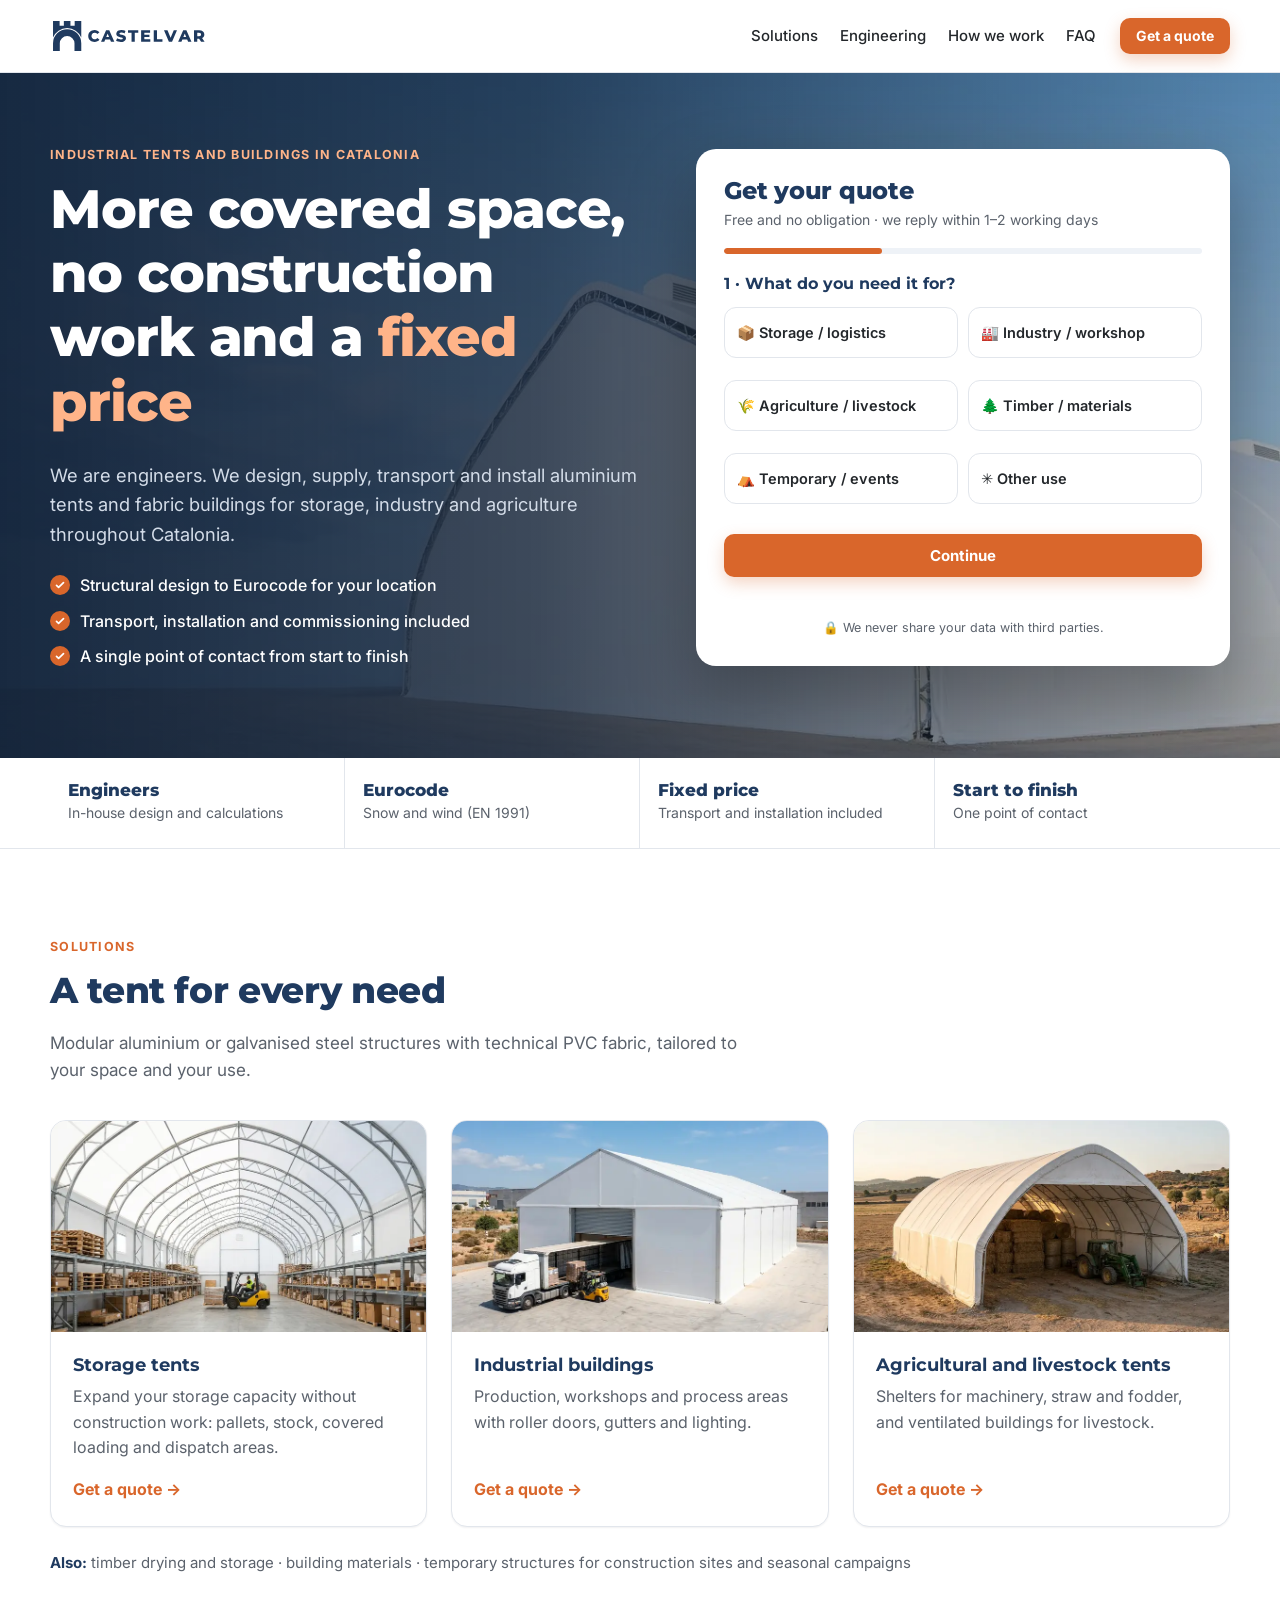
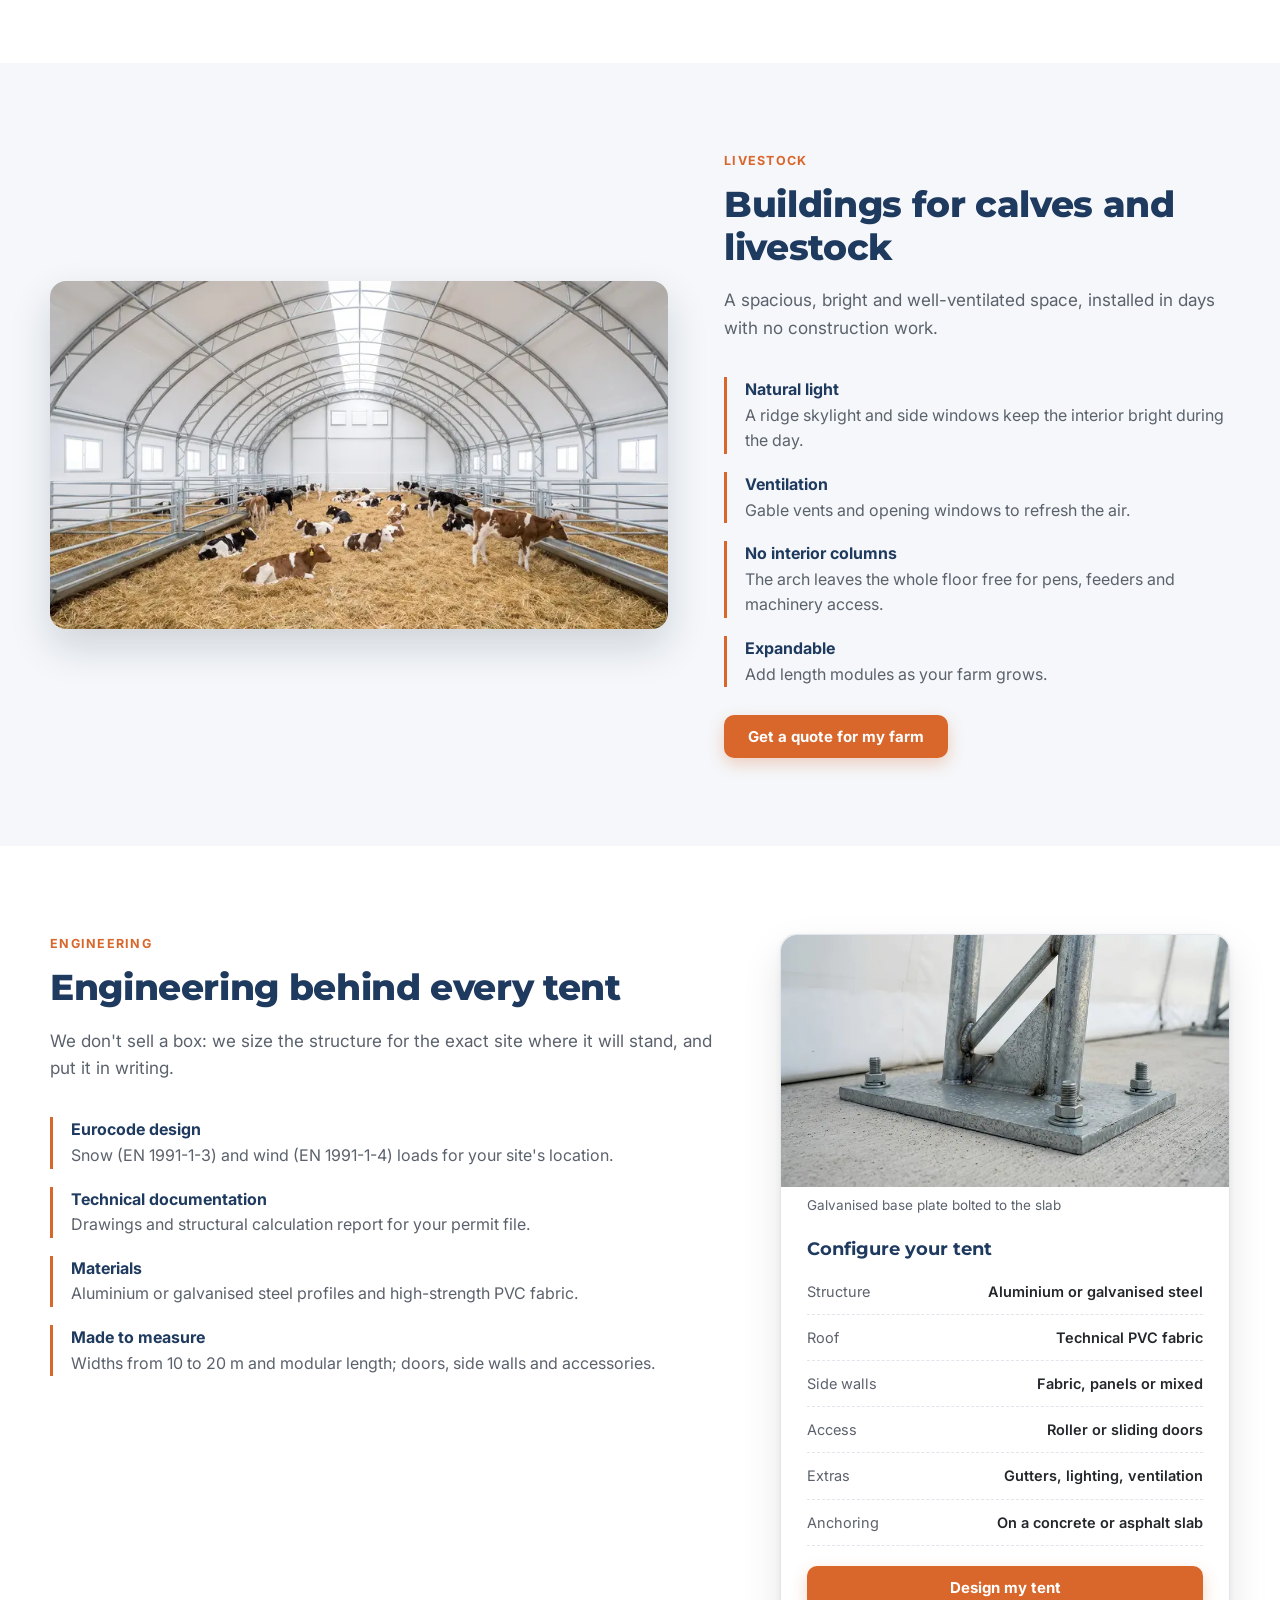
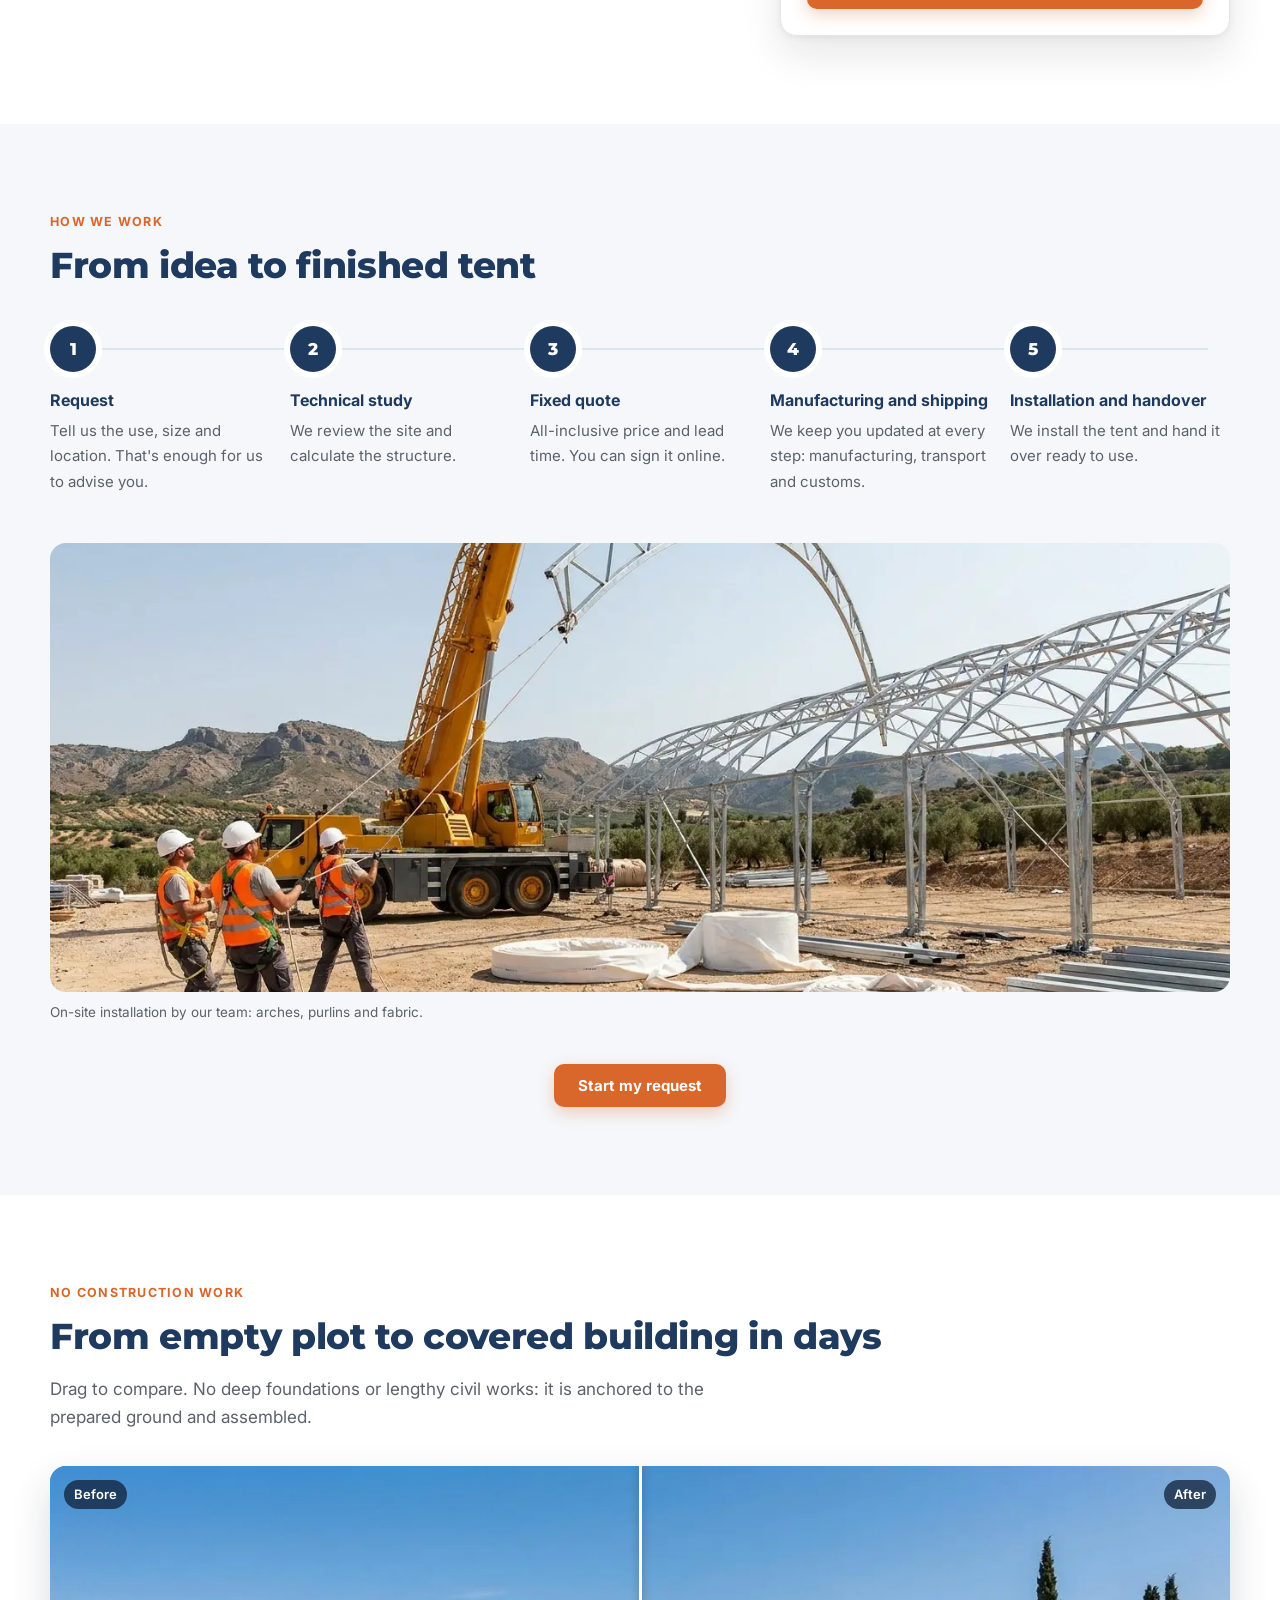
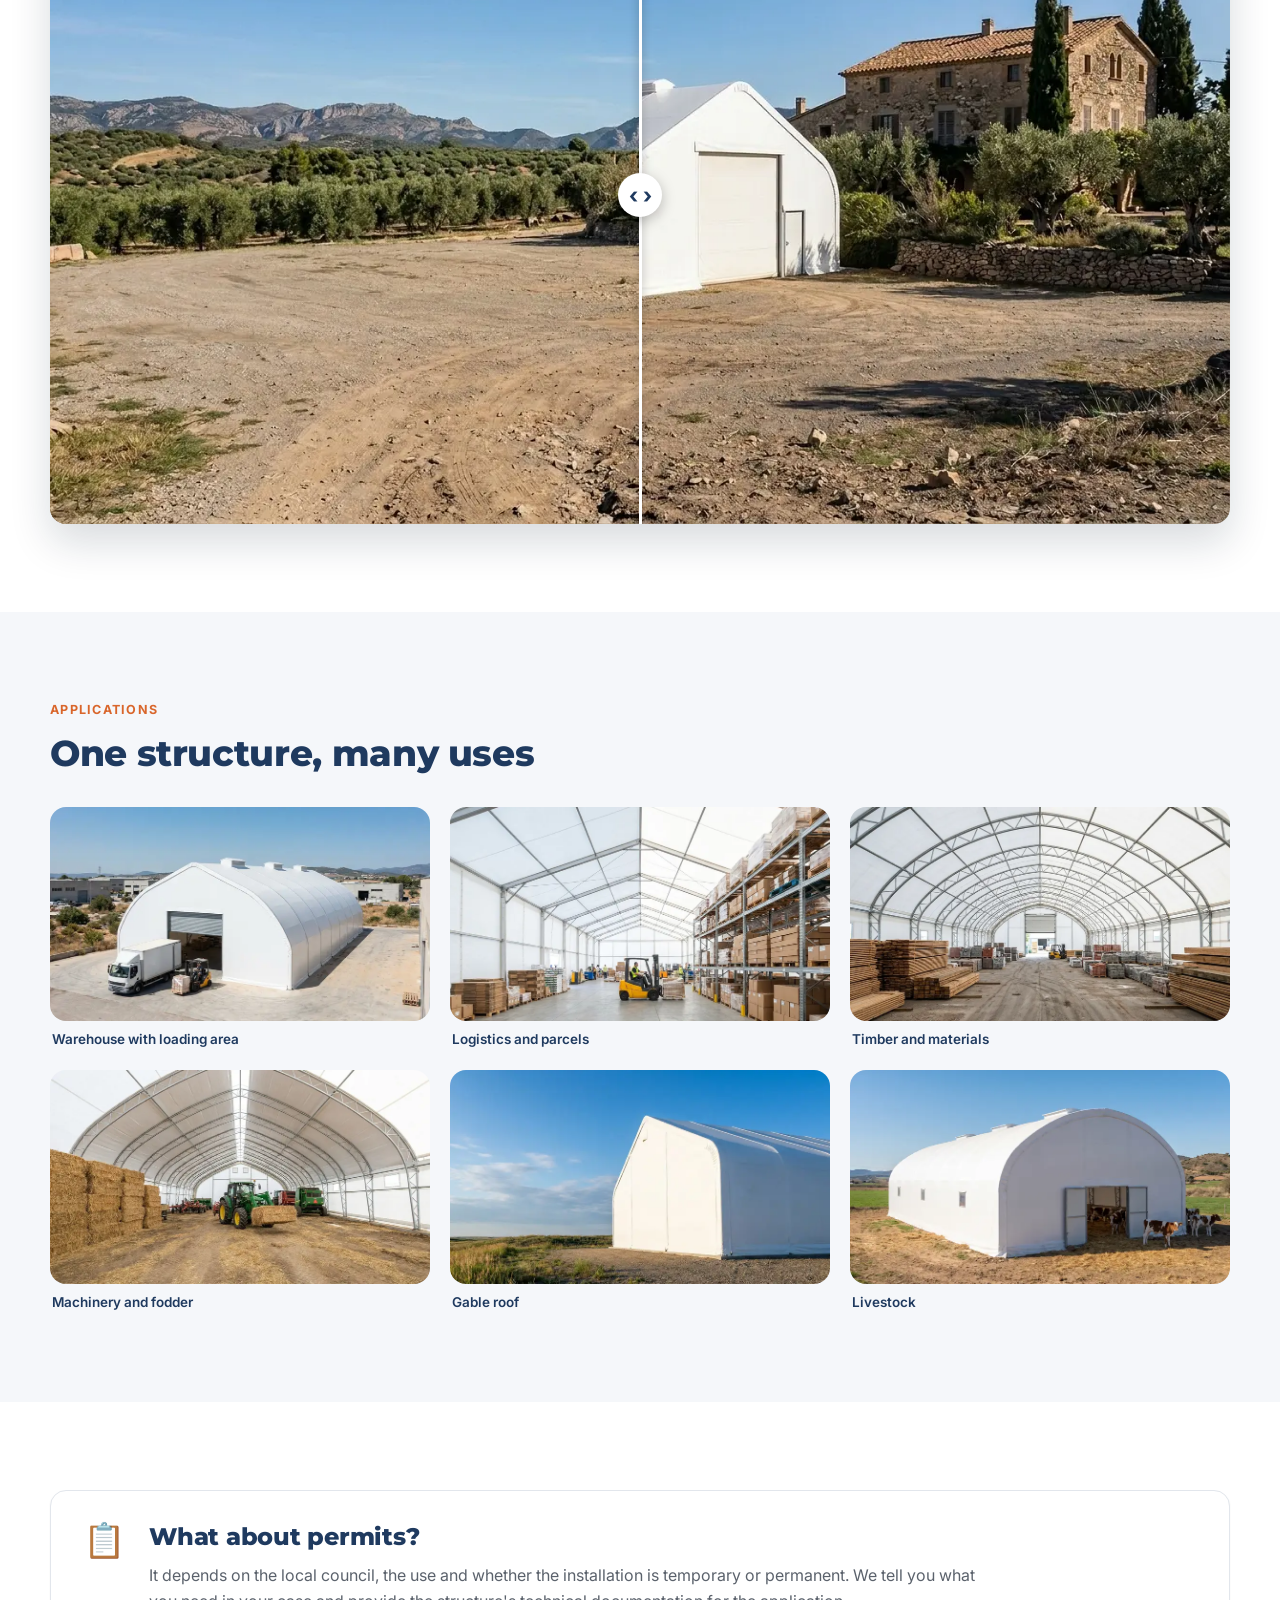
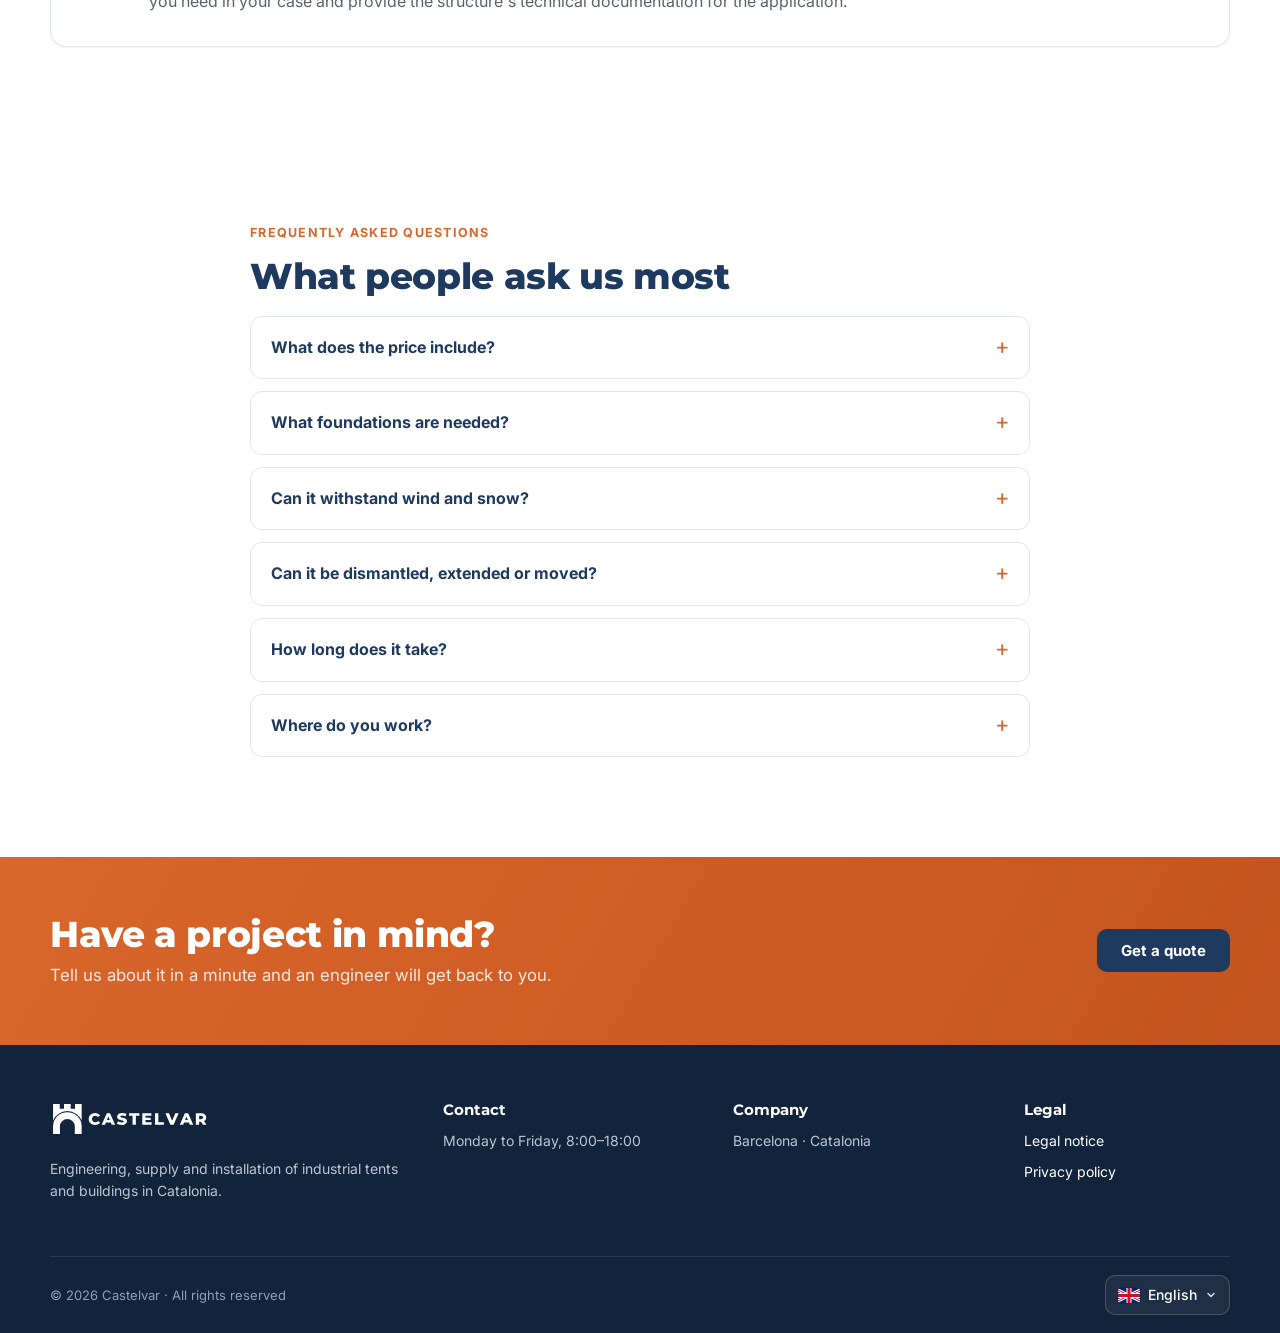
==== index.html @ 0eee398d "Landing: fuera «llave en mano»; «Carpas y naves industriales en Cataluña» y «De principio a fin» Co-" ====
<!doctype html>
<html lang="es">
  <head>
    <meta charset="utf-8" />
    <meta name="viewport" content="width=device-width, initial-scale=1" />
    <title data-i18n="meta.title">Castelvar · Carpas y naves industriales en Cataluña</title>
    <meta
      name="description"
      data-i18n-attr="content:meta.desc"
      content="Carpas de aluminio y naves textiles para almacén, industria y agricultura. Ingenieros, cálculo según Eurocódigo, transporte y montaje con precio cerrado. Pide presupuesto sin compromiso."
    />
    <meta name="theme-color" content="#1F3A5F" />
    <meta property="og:title" data-i18n-attr="content:meta.title" content="Castelvar · Carpas y naves industriales en Cataluña" />
    <meta property="og:description" data-i18n-attr="content:meta.ogdesc" content="Ingeniería, fabricación, transporte y montaje con precio cerrado. Pide presupuesto sin compromiso." />
    <meta property="og:type" content="website" />
    <link rel="icon" href="assets/favicon.svg" type="image/svg+xml" />
    <link rel="apple-touch-icon" href="assets/apple-touch-icon.png" />
    <link rel="preconnect" href="https://fonts.googleapis.com" />
    <link rel="preconnect" href="https://fonts.gstatic.com" crossorigin />
    <link href="https://fonts.googleapis.com/css2?family=Montserrat:wght@600;700;800&family=Inter:wght@400;500;600;700&display=swap" rel="stylesheet" />
    <link rel="stylesheet" href="assets/styles.css" />
    <script src="config.js"></script>
  </head>
  <body>
    <a class="skip" href="#presupuesto" data-i18n="skip">Ir al formulario de presupuesto</a>

    <!-- Barra superior de contacto (se rellena desde config.js) -->
    <div class="topbar" id="topbar" hidden>
      <div class="wrap topbar-inner">
        <span class="topbar-note" data-i18n="top.note">Ingeniería y montaje de carpas industriales</span>
        <span class="topbar-links" id="topbar-links"></span>
      </div>
    </div>

    <header class="site-header">
      <div class="wrap header-inner">
        <a href="#" class="brand" aria-label="Castelvar, inicio" data-i18n-attr="aria-label:a11y.home"><img src="assets/logo.svg" alt="Castelvar" width="168" height="38" /></a>
        <nav class="nav" aria-label="Principal" data-i18n-attr="aria-label:a11y.mainnav">
          <a href="#soluciones" data-i18n="nav.solutions">Soluciones</a>
          <a href="#tecnica" data-i18n="nav.tech">Técnica</a>
          <a href="#proceso" data-i18n="nav.process">Cómo trabajamos</a>
          <a href="#referencias" data-needs="projects" data-i18n="nav.projects">Obras</a>
          <a href="#preguntas" data-i18n="nav.faq">Preguntas</a>
        </nav>
        <a class="header-phone" id="header-phone" hidden></a>
        <a href="#presupuesto" class="btn btn-primary btn-sm" data-i18n="cta.quote">Pedir presupuesto</a>
      </div>
    </header>

    <main>
      <!-- HERO con formulario por pasos -->
      <section class="hero" id="inicio">
        <div class="hero-bg" id="hero-bg" aria-hidden="true"></div>
        <div class="wrap hero-inner">
          <div class="hero-copy">
            <p class="eyebrow" data-i18n="hero.eyebrow">Carpas y naves industriales en Cataluña</p>
            <h1 data-i18n-html="hero.title">Más espacio cubierto, sin obra y con <span>precio cerrado</span></h1>
            <p class="lead" data-i18n="hero.lead">
              Somos ingenieros. Calculamos, suministramos, transportamos y montamos carpas de aluminio y naves textiles para almacén, industria y
              agricultura en toda Cataluña.
            </p>
            <!-- Solo en móvil: en lugar de la frase larga, tres ventajas que se leen de un vistazo -->
            <ul class="hero-quick">
              <li data-i18n="hero.q1">Ingenieros especializados</li>
              <li data-i18n="hero.q2">Sin licencia*</li>
              <li data-i18n="hero.q3">Montaje en 2 a 6 días</li>
            </ul>
            <p class="hero-quick-note"><a href="#permisos" data-i18n="hero.qnote">*Según ayuntamiento y uso. Te asesoramos con los permisos.</a></p>
            <ul class="hero-checks">
              <li data-i18n="hero.c1">Cálculo estructural según Eurocódigo para tu ubicación</li>
              <li data-i18n="hero.c2">Transporte, montaje y puesta en obra incluidos</li>
              <li data-i18n="hero.c3">Un único interlocutor de principio a fin</li>
              <li id="hero-warranty" hidden></li>
            </ul>
            <div class="hero-trust" id="hero-stats" hidden></div>
          </div>

          <!-- Formulario de presupuesto en 3 pasos -->
          <div class="quote-card" id="presupuesto">
            <div class="quote-head">
              <h2 data-i18n="quote.title">Pide tu presupuesto</h2>
              <p><span data-i18n="quote.free">Gratis y sin compromiso</span> · <span id="response-time">te respondemos en 24–48 h laborables</span></p>
              <div class="progress" aria-hidden="true"><span id="progress-bar"></span></div>
            </div>

            <!-- Los value de radios y desplegables se quedan en español (es lo que llega al CRM) -->
            <form id="lead-form" novalidate>
              <!-- Paso 1 -->
              <fieldset class="step" data-step="1">
                <legend data-i18n="form.s1">1 · ¿Para qué la necesitas?</legend>
                <div class="choice-grid" role="radiogroup">
                  <label class="choice"><input type="radio" name="use_case" value="Almacén / logística" /><span data-i18n="uc.storage">📦 Almacén / logística</span></label>
                  <label class="choice"><input type="radio" name="use_case" value="Industria / taller" /><span data-i18n="uc.industry">🏭 Industria / taller</span></label>
                  <label class="choice"><input type="radio" name="use_case" value="Agricultura / ganadería" /><span data-i18n="uc.agri">🌾 Agrícola / ganadera</span></label>
                  <label class="choice"><input type="radio" name="use_case" value="Madera / materiales" /><span data-i18n="uc.wood">🌲 Madera / materiales</span></label>
                  <label class="choice"><input type="radio" name="use_case" value="Temporal / eventos" /><span data-i18n="uc.temp">⛺ Temporal / eventos</span></label>
                  <label class="choice"><input type="radio" name="use_case" value="Otro" /><span data-i18n="uc.other">✳️ Otro uso</span></label>
                </div>
                <button type="button" class="btn btn-primary btn-block" data-next data-i18n="btn.continue">Continuar</button>
              </fieldset>

              <!-- Paso 2 -->
              <fieldset class="step" data-step="2" hidden>
                <legend data-i18n="form.s2">2 · Medidas y ubicación</legend>
                <div class="grid-2">
                  <label><span data-i18n="f.width">Ancho aprox. (m)</span><input name="width" inputmode="decimal" enterkeyhint="next" placeholder="p. ej. 15" data-i18n-attr="placeholder:ph.width" maxlength="8" /></label>
                  <label><span data-i18n="f.length">Largo aprox. (m)</span><input name="length" inputmode="decimal" enterkeyhint="next" placeholder="p. ej. 30" data-i18n-attr="placeholder:ph.length" maxlength="8" /></label>
                </div>
                <p class="sizes" aria-label="Medidas habituales" data-i18n-attr="aria-label:sizes.aria">
                  <span data-i18n="sizes.label">Habituales:</span>
                  <button type="button" data-size="10x15">10×15</button>
                  <button type="button" data-size="10x20">10×20</button>
                  <button type="button" data-size="15x30">15×30</button>
                  <button type="button" data-size="20x40">20×40</button>
                  <button type="button" data-size="" data-i18n="sizes.unknown">No lo sé</button>
                </p>
                <div class="grid-2">
                  <label><span data-i18n="f.city">Población de la obra</span><input name="city" autocomplete="address-level2" autocapitalize="words" enterkeyhint="next" maxlength="120" /></label>
                  <label
                    ><span data-i18n="f.province">Provincia</span>
                    <select name="province">
                      <option value="">—</option>
                      <option value="Barcelona">Barcelona</option>
                      <option value="Girona">Girona</option>
                      <option value="Lleida">Lleida</option>
                      <option value="Tarragona">Tarragona</option>
                      <option value="Otra" data-i18n="opt.other">Otra</option>
                    </select>
                  </label>
                </div>
                <label
                  ><span data-i18n="f.when">¿Para cuándo?</span>
                  <select name="timeframe">
                    <option value="">—</option>
                    <option value="Lo antes posible" data-i18n="tf.asap">Lo antes posible</option>
                    <option value="En 1–3 meses" data-i18n="tf.1-3">En 1–3 meses</option>
                    <option value="En 3–6 meses" data-i18n="tf.3-6">En 3–6 meses</option>
                    <option value="Solo me estoy informando" data-i18n="tf.info">Solo me estoy informando</option>
                  </select>
                </label>
                <div class="step-nav">
                  <button type="button" class="btn btn-ghost" data-prev data-i18n="btn.back">Atrás</button>
                  <button type="button" class="btn btn-primary" data-next data-i18n="btn.continue">Continuar</button>
                </div>
              </fieldset>

              <!-- Paso 3 -->
              <fieldset class="step" data-step="3" hidden>
                <legend data-i18n="form.s3">3 · ¿Cómo te contactamos?</legend>
                <div class="grid-2">
                  <label><span data-i18n="f.name">Nombre *</span><input name="name" autocomplete="name" autocapitalize="words" enterkeyhint="next" required maxlength="120" /></label>
                  <label><span data-i18n="f.company">Empresa</span><input name="company" autocomplete="organization" maxlength="160" /></label>
                  <label><span data-i18n="f.phone">Teléfono</span><input name="phone" type="tel" inputmode="tel" autocomplete="tel" enterkeyhint="next" maxlength="40" /></label>
                  <label><span data-i18n="f.email">Email</span><input name="email" type="email" inputmode="email" autocomplete="email" autocapitalize="off" spellcheck="false" enterkeyhint="next" maxlength="200" /></label>
                </div>
                <label><span data-i18n="f.msg">Algo más (opcional)</span><textarea name="message" rows="3" maxlength="3000" placeholder="Terreno, accesos, puertas, cerramientos…" data-i18n-attr="placeholder:ph.msg"></textarea></label>
                <label class="hp" aria-hidden="true">Web<input name="website" tabindex="-1" autocomplete="off" /></label>
                <label class="check">
                  <input type="checkbox" name="consent" value="on" required />
                  <span data-i18n-html="consent">Acepto la <a href="privacidad.html" target="_blank">política de privacidad</a>. Solo usaremos tus datos para responderte.</span>
                </label>
                <div class="step-nav">
                  <button type="button" class="btn btn-ghost" data-prev data-i18n="btn.back">Atrás</button>
                  <button type="submit" class="btn btn-primary" data-i18n="btn.send">Enviar solicitud</button>
                </div>
              </fieldset>
              <p class="form-status" role="status" aria-live="polite"></p>
            </form>

            <div class="thanks" id="thanks" hidden tabindex="-1">
              <div class="thanks-icon" aria-hidden="true">✓</div>
              <h3 data-i18n="thanks.title">¡Solicitud recibida!</h3>
              <p><span data-i18n="thanks.text">Un ingeniero revisará tu caso y te contactará</span> <span id="thanks-time">en 24–48 h laborables</span>.</p>
              <p class="thanks-direct" id="thanks-direct"></p>
            </div>
            <p class="quote-foot" data-i18n="quote.foot">🔒 Tus datos no se ceden a terceros.</p>
          </div>
        </div>
      </section>

      <!-- Franja de garantías -->
      <section class="assurances" aria-label="Por qué confiar en nosotros" data-i18n-attr="aria-label:as.aria">
        <div class="wrap assurances-inner">
          <div><strong data-i18n="as.1t">Ingenieros</strong><span data-i18n="as.1s">Proyecto y cálculo propios</span></div>
          <div><strong data-i18n="as.2t">Eurocódigo</strong><span data-i18n="as.2s">Nieve y viento (EN 1991)</span></div>
          <div><strong data-i18n="as.3t">Precio cerrado</strong><span data-i18n="as.3s">Transporte y montaje incluidos</span></div>
          <div><strong data-i18n="as.4t">De principio a fin</strong><span data-i18n="as.4s">Un solo interlocutor</span></div>
        </div>
      </section>

      <!-- SOLUCIONES -->
      <section id="soluciones" class="section">
        <div class="wrap">
          <p class="kicker" data-i18n="sol.kicker">Soluciones</p>
          <h2 data-i18n="sol.title">Una carpa para cada necesidad</h2>
          <p class="section-lead" data-i18n="sol.lead">Estructuras modulares de aluminio o acero galvanizado con lona técnica de PVC, a medida de tu espacio y de tu uso.</p>
          <div class="cards">
            <article class="card">
              <img
                class="card-media"
                src="img/almacen-interior-800.webp"
                srcset="img/almacen-interior-800.webp 800w, img/almacen-interior-1376.webp 1376w"
                sizes="(max-width: 640px) 100vw, (max-width: 960px) 50vw, 380px"
                width="800"
                height="447"
                loading="lazy"
                alt="Interior de una carpa almacén con estanterías de palets y una carretilla elevadora"
                data-i18n-attr="alt:c1.alt"
              />
              <div class="card-body">
                <h3 data-i18n="c1.title">Carpas almacén</h3>
                <p data-i18n="c1.text">Amplía tu capacidad de almacenaje sin obra: palets, stock, zonas de carga y expedición cubiertas.</p>
                <a href="#presupuesto" class="link" data-usecase="Almacén / logística" data-i18n="link.quote">Pedir presupuesto →</a>
              </div>
            </article>
            <article class="card">
              <img
                class="card-media"
                src="img/nave-industrial-exterior-800.webp"
                srcset="img/nave-industrial-exterior-800.webp 800w, img/nave-industrial-exterior-1376.webp 1376w"
                sizes="(max-width: 640px) 100vw, (max-width: 960px) 50vw, 380px"
                width="800"
                height="447"
                loading="lazy"
                alt="Nave textil a dos aguas con puerta enrollable y un camión cargando palets"
                data-i18n-attr="alt:c2.alt"
              />
              <div class="card-body">
                <h3 data-i18n="c2.title">Naves industriales</h3>
                <p data-i18n="c2.text">Producción, talleres y zonas de proceso con puertas enrollables, canalones e iluminación.</p>
                <a href="#presupuesto" class="link" data-usecase="Industria / taller" data-i18n="link.quote">Pedir presupuesto →</a>
              </div>
            </article>
            <article class="card">
              <img
                class="card-media"
                src="img/cobertizo-paja-800.webp"
                srcset="img/cobertizo-paja-800.webp 800w, img/cobertizo-paja-1376.webp 1376w"
                sizes="(max-width: 640px) 100vw, (max-width: 960px) 50vw, 380px"
                width="800"
                height="447"
                loading="lazy"
                alt="Cobertizo de arco abierto con pacas de paja y un tractor"
                data-i18n-attr="alt:c3.alt"
              />
              <div class="card-body">
                <h3 data-i18n="c3.title">Carpas agrícolas y ganaderas</h3>
                <p data-i18n="c3.text">Cobertizos para maquinaria, paja y forraje, y naves ventiladas para ganado.</p>
                <a href="#presupuesto" class="link" data-usecase="Agricultura / ganadería" data-i18n="link.quote">Pedir presupuesto →</a>
              </div>
            </article>
          </div>
          <div class="also" data-i18n-html="sol.also"><span>También:</span> secado y acopio de madera · materiales de construcción · estructuras temporales para obras y campañas</div>
        </div>
      </section>

      <!-- GANADERÍA (destacado con foto) -->
      <section class="section section-alt" id="ganaderia">
        <div class="wrap showcase">
          <img
            class="showcase-img"
            src="img/ganaderia-interior-1600.webp"
            srcset="img/ganaderia-interior-800.webp 800w, img/ganaderia-interior-1600.webp 1600w"
            sizes="(max-width: 960px) 100vw, 640px"
            width="1600"
            height="893"
            loading="lazy"
            alt="Interior de una carpa ganadera con terneros sobre cama de paja, comederos laterales y lucernario cenital"
            data-i18n-attr="alt:gan.alt"
          />
          <div>
            <p class="kicker" data-i18n="gan.kicker">Ganadería</p>
            <h2 data-i18n="gan.title">Naves para terneros y ganado</h2>
            <p class="section-lead" data-i18n="gan.lead">Un espacio amplio, luminoso y ventilado, montado en días y sin obra.</p>
            <ul class="tech-list">
              <li><strong data-i18n="gan.1t">Luz natural</strong><span data-i18n="gan.1s">Lucernario cenital y ventanas laterales para un interior claro durante el día.</span></li>
              <li><strong data-i18n="gan.2t">Ventilación</strong><span data-i18n="gan.2s">Rejillas en los testeros y ventanas practicables para renovar el aire.</span></li>
              <li><strong data-i18n="gan.3t">Sin pilares interiores</strong><span data-i18n="gan.3s">El arco deja toda la superficie libre para corrales, comederos y paso de maquinaria.</span></li>
              <li><strong data-i18n="gan.4t">Ampliable</strong><span data-i18n="gan.4s">Añade módulos de largo cuando crezca la explotación.</span></li>
            </ul>
            <a href="#presupuesto" class="btn btn-primary" data-usecase="Agricultura / ganadería" data-i18n="gan.cta">Presupuesto para mi explotación</a>
          </div>
        </div>
      </section>

      <!-- TÉCNICA -->
      <section id="tecnica" class="section">
        <div class="wrap tech">
          <div>
            <p class="kicker" data-i18n="tec.kicker">Técnica</p>
            <h2 data-i18n="tec.title">Ingeniería detrás de cada carpa</h2>
            <p class="section-lead" data-i18n="tec.lead">No vendemos una caja: dimensionamos la estructura para el sitio donde va a estar y te lo dejamos por escrito.</p>
            <ul class="tech-list">
              <li><strong data-i18n="tec.1t">Cálculo según Eurocódigo</strong><span data-i18n="tec.1s">Cargas de nieve (EN 1991-1-3) y viento (EN 1991-1-4) según la ubicación de tu obra.</span></li>
              <li><strong data-i18n="tec.2t">Documentación técnica</strong><span data-i18n="tec.2s">Planos y memoria de cálculo de la estructura para tu expediente.</span></li>
              <li><strong data-i18n="tec.3t">Materiales</strong><span data-i18n="tec.3s">Perfiles de aluminio o acero galvanizado y lona de PVC de alta resistencia.</span></li>
              <li><strong data-i18n="tec.4t">A medida</strong><span data-i18n="tec.4s">Anchos de 10 a 20 m y largo ampliable por módulos; puertas, cerramientos y accesorios.</span></li>
            </ul>
          </div>
          <div class="spec-card">
            <figure class="spec-photo">
              <img
                src="img/anclaje-800.webp"
                srcset="img/anclaje-800.webp 800w, img/anclaje-1376.webp 1376w"
                sizes="(max-width: 960px) 100vw, 420px"
                width="800"
                height="447"
                loading="lazy"
                alt="Placa de anclaje de acero galvanizado atornillada a la solera"
                data-i18n-attr="alt:tec.alt"
              />
              <figcaption data-i18n="tec.cap">Placa de anclaje galvanizada atornillada a la solera</figcaption>
            </figure>
            <h3 data-i18n="tec.cfg">Configura tu carpa</h3>
            <dl>
              <div><dt data-i18n="dt.1">Estructura</dt><dd data-i18n="dd.1">Aluminio o acero galvanizado</dd></div>
              <div><dt data-i18n="dt.2">Cubierta</dt><dd data-i18n="dd.2">Lona técnica de PVC</dd></div>
              <div><dt data-i18n="dt.3">Cerramientos</dt><dd data-i18n="dd.3">Lona, panel o mixtos</dd></div>
              <div><dt data-i18n="dt.4">Accesos</dt><dd data-i18n="dd.4">Puertas enrollables o correderas</dd></div>
              <div><dt data-i18n="dt.5">Extras</dt><dd data-i18n="dd.5">Canalones, iluminación, ventilación</dd></div>
              <div><dt data-i18n="dt.6">Anclaje</dt><dd data-i18n="dd.6">Sobre solera de hormigón o asfalto</dd></div>
            </dl>
            <a href="#presupuesto" class="btn btn-primary btn-block" data-i18n="tec.cta">Calcular mi carpa</a>
          </div>
        </div>
      </section>

      <!-- CIFRAS (solo si hay datos reales en config.js) -->
      <section class="section stats-section" id="cifras" hidden>
        <div class="wrap"><div class="stats" id="stats"></div></div>
      </section>

      <!-- PROCESO -->
      <section id="proceso" class="section section-alt">
        <div class="wrap">
          <p class="kicker" data-i18n="proc.kicker">Cómo trabajamos</p>
          <h2 data-i18n="proc.title">De la idea a la carpa montada</h2>
          <ol class="steps">
            <li><strong data-i18n="proc.1t">Solicitud</strong><span data-i18n="proc.1s">Nos cuentas uso, medidas y ubicación. Con eso ya te orientamos.</span></li>
            <li><strong data-i18n="proc.2t">Estudio técnico</strong><span data-i18n="proc.2s">Revisamos el emplazamiento y calculamos la estructura.</span></li>
            <li><strong data-i18n="proc.3t">Presupuesto cerrado</strong><span data-i18n="proc.3s">Precio todo incluido y plazo. Lo puedes firmar online.</span></li>
            <li><strong data-i18n="proc.4t">Fabricación y envío</strong><span data-i18n="proc.4s">Te informamos de cada paso: fabricación, transporte y aduana.</span></li>
            <li><strong data-i18n="proc.5t">Montaje y entrega</strong><span data-i18n="proc.5s">Montamos y te entregamos la carpa lista para usar.</span></li>
          </ol>
          <figure class="wide-photo">
            <img
                src="img/montaje-grua-800.webp"
                srcset="img/montaje-grua-800.webp 800w, img/montaje-grua-1376.webp 1376w"
                sizes="(max-width: 1180px) 100vw, 1140px"
                width="800"
                height="447"
                loading="lazy"
                alt="Montaje en obra: una grúa coloca un arco de la estructura mientras tres operarios lo guían"
                data-i18n-attr="alt:proc.alt"
              />
            <figcaption data-i18n="proc.cap">Montaje en obra con nuestro equipo: arcos, correas y lona.</figcaption>
          </figure>
          <div class="center"><a href="#presupuesto" class="btn btn-primary" data-i18n="proc.cta">Empezar mi solicitud</a></div>
        </div>
      </section>

      <!-- ANTES / DESPUÉS -->
      <section class="section" id="antes-despues">
        <div class="wrap">
          <p class="kicker" data-i18n="ba.kicker">Sin obra</p>
          <h2 data-i18n="ba.title">De solar vacío a nave cubierta en días</h2>
          <p class="section-lead" data-i18n="ba.lead">Arrastra para comparar. Sin cimentaciones profundas ni obra civil larga: se ancla al terreno preparado y se monta.</p>
          <div class="compare" id="compare" style="--pos: 50%">
            <img src="img/masia-despues-1376.webp" srcset="img/masia-despues-800.webp 800w, img/masia-despues-1376.webp 1376w" sizes="(max-width: 1180px) 100vw, 1140px" width="1376" height="768" loading="lazy" alt="Después: carpa blanca montada junto a una masía entre olivos" data-i18n-attr="alt:ba.altAfter" />
            <img class="compare-before" src="img/masia-antes-1376.webp" srcset="img/masia-antes-800.webp 800w, img/masia-antes-1376.webp 1376w" sizes="(max-width: 1180px) 100vw, 1140px" width="1376" height="768" loading="lazy" alt="Antes: la misma parcela vacía junto a la masía" data-i18n-attr="alt:ba.altBefore" />
            <span class="compare-tag compare-tag-l" data-i18n="ba.before">Antes</span>
            <span class="compare-tag compare-tag-r" data-i18n="ba.after">Después</span>
            <span class="compare-handle" aria-hidden="true"></span>
            <input class="compare-range" type="range" min="0" max="100" value="50" aria-label="Comparar antes y después" data-i18n-attr="aria-label:ba.range" />
          </div>
        </div>
      </section>

      <!-- APLICACIONES (galería) -->
      <section class="section section-alt" id="aplicaciones">
        <div class="wrap">
          <p class="kicker" data-i18n="app.kicker">Aplicaciones</p>
          <h2 data-i18n="app.title">Una estructura, muchos usos</h2>
          <div class="gallery">
            <figure>
              <img src="img/almacen-exterior-800.webp" srcset="img/almacen-exterior-800.webp 800w, img/almacen-exterior-1376.webp 1376w" sizes="(max-width: 640px) 100vw, (max-width: 960px) 50vw, 380px" width="800" height="447" loading="lazy" alt="Carpa de arco con muelle de carga y carretilla" data-i18n-attr="alt:g1.alt" />
              <figcaption data-i18n="g1.cap">Almacén con zona de carga</figcaption>
            </figure>
            <figure>
              <img src="img/almacen-paqueteria-800.webp" srcset="img/almacen-paqueteria-800.webp 800w, img/almacen-paqueteria-1376.webp 1376w" sizes="(max-width: 640px) 100vw, (max-width: 960px) 50vw, 380px" width="800" height="447" loading="lazy" alt="Interior de carpa a dos aguas con estanterías y carretilla" data-i18n-attr="alt:g2.alt" />
              <figcaption data-i18n="g2.cap">Logística y paquetería</figcaption>
            </figure>
            <figure>
              <img src="img/materiales-interior-800.webp" srcset="img/materiales-interior-800.webp 800w, img/materiales-interior-1376.webp 1376w" sizes="(max-width: 640px) 100vw, (max-width: 960px) 50vw, 380px" width="800" height="447" loading="lazy" alt="Carpa de arco con acopio de madera y palets de ladrillo" data-i18n-attr="alt:g3.alt" />
              <figcaption data-i18n="g3.cap">Madera y materiales</figcaption>
            </figure>
            <figure>
              <img src="img/agricola-interior-800.webp" srcset="img/agricola-interior-800.webp 800w, img/agricola-interior-1376.webp 1376w" sizes="(max-width: 640px) 100vw, (max-width: 960px) 50vw, 380px" width="800" height="447" loading="lazy" alt="Interior de carpa agrícola con tractor, pacas y maquinaria" data-i18n-attr="alt:g4.alt" />
              <figcaption data-i18n="g4.cap">Maquinaria y forraje</figcaption>
            </figure>
            <figure>
              <img src="img/carpa-dos-aguas-800.webp" srcset="img/carpa-dos-aguas-800.webp 800w, img/carpa-dos-aguas-1376.webp 1376w" sizes="(max-width: 640px) 100vw, (max-width: 960px) 50vw, 380px" width="800" height="447" loading="lazy" alt="Carpa blanca a dos aguas en el campo" data-i18n-attr="alt:g5.alt" />
              <figcaption data-i18n="g5.cap">Cubierta a dos aguas</figcaption>
            </figure>
            <figure>
              <img src="img/ganaderia-exterior-800.webp" srcset="img/ganaderia-exterior-800.webp 800w, img/ganaderia-exterior-1600.webp 1600w" sizes="(max-width: 640px) 100vw, (max-width: 960px) 50vw, 380px" width="800" height="447" loading="lazy" alt="Carpa ganadera con terneros en la entrada" data-i18n-attr="alt:g6.alt" />
              <figcaption data-i18n="g6.cap">Ganadería</figcaption>
            </figure>
          </div>
        </div>
      </section>

      <!-- LICENCIAS -->
      <section class="section" id="permisos">
        <div class="wrap licence">
          <div class="licence-icon" aria-hidden="true">📋</div>
          <div>
            <h2 data-i18n="lic.title">¿Y los permisos?</h2>
            <p data-i18n="lic.text">
              Depende del ayuntamiento, del uso y de si la instalación es temporal o permanente. Te decimos qué necesitas en tu caso y te
              facilitamos la documentación técnica de la estructura para tramitarlo.
            </p>
          </div>
        </div>
      </section>

      <!-- OBRAS (solo si hay fotos reales) -->
      <section id="referencias" class="section" hidden>
        <div class="wrap">
          <p class="kicker" data-i18n="ref.kicker">Obras</p>
          <h2 data-i18n="ref.title">Algunos de nuestros proyectos</h2>
          <div class="projects" id="projects"></div>
        </div>
      </section>

      <!-- OPINIONES (solo si hay opiniones reales) -->
      <section id="opiniones" class="section section-alt" hidden>
        <div class="wrap">
          <p class="kicker" data-i18n="op.kicker">Opiniones</p>
          <h2 data-i18n="op.title">Lo que dicen nuestros clientes</h2>
          <div class="testimonials" id="testimonials"></div>
        </div>
      </section>

      <!-- FAQ -->
      <section id="preguntas" class="section">
        <div class="wrap narrow">
          <p class="kicker" data-i18n="faq.kicker">Preguntas frecuentes</p>
          <h2 data-i18n="faq.title">Lo que más nos preguntan</h2>
          <details>
            <summary data-i18n="faq.q1">¿Qué incluye el precio?</summary>
            <p data-i18n="faq.a1">Estructura, lona, los accesorios que elijas, transporte hasta la obra y montaje. Todo queda detallado en el presupuesto.</p>
          </details>
          <details>
            <summary data-i18n="faq.q2">¿Qué cimentación hace falta?</summary>
            <p data-i18n="faq.a2">Normalmente se ancla sobre una solera de hormigón o asfalto existente. Si no la hay, te indicamos las alternativas según el terreno.</p>
          </details>
          <details>
            <summary data-i18n="faq.q3">¿Aguanta el viento y la nieve?</summary>
            <p data-i18n="faq.a3">La estructura se calcula para las cargas de nieve y viento de tu ubicación según el Eurocódigo, y te entregamos el cálculo.</p>
          </details>
          <details>
            <summary data-i18n="faq.q4">¿Se puede desmontar, ampliar o trasladar?</summary>
            <p data-i18n="faq.a4">Sí. Son estructuras modulares: se pueden ampliar con más módulos, desmontar o llevar a otra ubicación.</p>
          </details>
          <details>
            <summary data-i18n="faq.q5">¿Cuánto se tarda?</summary>
            <p data-i18n="faq.a5">El plazo depende de la medida y de la fabricación, y te lo damos cerrado en el presupuesto. El montaje en obra es cuestión de días.</p>
          </details>
          <details>
            <summary data-i18n="faq.q6">¿Dónde trabajáis?</summary>
            <p data-i18n="faq.a6">Principalmente en Cataluña. Si tu obra está en otra zona, consúltanos.</p>
          </details>
        </div>
      </section>

      <!-- CTA FINAL -->
      <section class="final-cta">
        <div class="wrap final-inner">
          <div>
            <h2 data-i18n="cta.title">¿Tienes un proyecto en mente?</h2>
            <p data-i18n="cta.text">Cuéntanoslo en un minuto y un ingeniero te contesta.</p>
          </div>
          <div class="final-actions">
            <a href="#presupuesto" class="btn btn-primary" data-i18n="cta.quote">Pedir presupuesto</a>
            <a class="btn btn-light" id="final-phone" hidden></a>
          </div>
        </div>
      </section>
    </main>

    <footer class="site-footer">
      <div class="wrap footer-grid">
        <div>
          <img src="assets/logo-blanco.svg" alt="Castelvar" width="160" height="37" />
          <p data-i18n="foot.about">Ingeniería, suministro y montaje de carpas y naves industriales en Cataluña.</p>
        </div>
        <div>
          <h4 data-i18n="foot.contact">Contacto</h4>
          <ul class="footer-list" id="footer-contact"></ul>
        </div>
        <div>
          <h4 data-i18n="foot.company">Empresa</h4>
          <ul class="footer-list" id="footer-company"></ul>
        </div>
        <div>
          <h4 data-i18n="foot.legal">Legal</h4>
          <ul class="footer-list">
            <li><a href="aviso-legal.html" data-i18n="foot.notice">Aviso legal</a></li>
            <li><a href="privacidad.html" data-i18n="foot.privacy">Política de privacidad</a></li>
          </ul>
        </div>
      </div>
      <div class="wrap footer-bottom">
        <span>© <span id="year"></span> Castelvar · <span data-i18n="foot.rights">Todos los derechos reservados</span></span>
        <!-- Selector de idioma (lo monta assets/i18n.js) -->
        <div class="lang" id="lang">
          <button type="button" class="lang-btn" aria-haspopup="menu" aria-expanded="false" aria-controls="lang-menu">
            <span class="lang-flag" aria-hidden="true"></span>
            <span class="lang-name">Español</span>
            <svg class="lang-caret" viewBox="0 0 12 12" aria-hidden="true"><path d="M3 4.5 6 7.5 9 4.5" fill="none" stroke="currentColor" stroke-width="1.6" stroke-linecap="round" stroke-linejoin="round"/></svg>
          </button>
          <ul class="lang-menu" id="lang-menu" role="menu" hidden></ul>
        </div>
      </div>
    </footer>

    <!-- Barra de acciones fija en móvil (aparece al salir del formulario) -->
    <nav class="mobile-bar" id="mobile-bar" aria-label="Contacto rápido" data-i18n-attr="aria-label:mb.aria" hidden>
      <a class="mb-btn" id="mb-call" hidden><span aria-hidden="true">📞</span><span data-i18n="mb.call">Llamar</span></a>
      <a class="mb-btn" id="mb-wa" target="_blank" rel="noopener" hidden><span aria-hidden="true">💬</span>WhatsApp</a>
      <a class="mb-primary" href="#presupuesto" data-i18n="cta.quote">Pedir presupuesto</a>
    </nav>

    <a class="wa-float" id="wa-float" hidden target="_blank" rel="noopener" aria-label="Escríbenos por WhatsApp" data-i18n-attr="aria-label:wa.aria">
      <svg viewBox="0 0 32 32" aria-hidden="true"><path fill="currentColor" d="M16 3a13 13 0 0 0-11.2 19.6L3 29l6.6-1.7A13 13 0 1 0 16 3Zm0 23.6c-2 0-4-.5-5.7-1.6l-.4-.2-3.9 1 1-3.8-.3-.4A10.6 10.6 0 1 1 16 26.6Zm5.8-7.9c-.3-.2-1.9-.9-2.2-1-.3-.1-.5-.2-.7.2l-1 1.2c-.2.2-.4.2-.7.1a8.7 8.7 0 0 1-4.3-3.8c-.3-.6.3-.5.9-1.6.1-.2 0-.4 0-.6l-1-2.4c-.3-.6-.5-.5-.7-.5h-.6c-.2 0-.6.1-.9.4-.3.3-1.2 1.1-1.2 2.8s1.2 3.2 1.4 3.4c.2.2 2.4 3.7 5.8 5.1 2.2.9 3 1 4.1.8.7-.1 1.9-.8 2.2-1.5.3-.8.3-1.4.2-1.5-.1-.2-.3-.2-.6-.4Z"/></svg>
    </a>

    <script src="assets/i18n.js"></script>
    <script src="assets/app.js"></script>
  </body>
</html>
---- assets/styles.css ----
:root {
  --blue: #1f3a5f;
  --blue-800: #182f4d;
  --blue-900: #12243b;
  --blue-50: #eef2f7;
  --blue-100: #dde5ef;
  --ink: #23272b;
  --muted: #5b626c;
  --line: #e2e6ec;
  --bg: #ffffff;
  --bg-alt: #f5f7fa;
  --accent: #d9662b;
  --accent-700: #bd5622;
  --ok: #18794e;
  --radius: 16px;
  --shadow-sm: 0 1px 2px rgb(16 24 40 / 6%);
  --shadow: 0 2px 6px rgb(16 24 40 / 6%), 0 18px 40px rgb(16 24 40 / 10%);
}
* {
  box-sizing: border-box;
}
/* Lo marcado como oculto no se muestra nunca, aunque su clase tenga display */
[hidden] {
  display: none !important;
}
html {
  scroll-behavior: smooth;
  scroll-padding-top: 84px;
}
body {
  margin: 0;
  background: var(--bg);
  color: var(--ink);
  font: 16px/1.6 Inter, system-ui, -apple-system, "Segoe UI", Roboto, sans-serif;
  -webkit-font-smoothing: antialiased;
}
img {
  max-width: 100%;
  height: auto;
}
h1,
h2,
h3,
h4 {
  font-family: Montserrat, Inter, system-ui, sans-serif;
  color: var(--blue);
  line-height: 1.18;
  margin: 0 0 0.5em;
}
h1 {
  font-size: clamp(2.1rem, 4.4vw, 3.4rem);
  font-weight: 800;
  letter-spacing: -0.02em;
  color: #fff;
}
h1 span {
  color: #ffb489;
}
h2 {
  font-size: clamp(1.6rem, 3vw, 2.25rem);
  font-weight: 800;
  letter-spacing: -0.01em;
}
h3 {
  font-size: 1.12rem;
  font-weight: 700;
}
p {
  margin: 0 0 1em;
}
a {
  color: var(--blue);
}
.wrap {
  width: min(1180px, 100% - 32px);
  margin-inline: auto;
}
.narrow {
  width: min(780px, 100% - 32px);
}
.center {
  text-align: center;
  margin-top: 40px;
}
.skip {
  position: absolute;
  left: -999px;
}
.skip:focus {
  left: 16px;
  top: 8px;
  z-index: 100;
  background: #fff;
  padding: 8px 12px;
}
:focus-visible {
  outline: 3px solid rgb(217 102 43 / 55%);
  outline-offset: 2px;
}

/* Botones */
.btn {
  display: inline-flex;
  align-items: center;
  justify-content: center;
  gap: 8px;
  border: 0;
  border-radius: 10px;
  padding: 14px 24px;
  font: 700 15px/1 Inter, system-ui, sans-serif;
  text-decoration: none;
  cursor: pointer;
  transition:
    background 0.15s,
    transform 0.15s,
    box-shadow 0.15s;
}
.btn:active {
  transform: translateY(1px);
}
.btn-primary {
  background: var(--accent);
  color: #fff;
  box-shadow: 0 6px 16px rgb(217 102 43 / 28%);
}
.btn-primary:hover {
  background: var(--accent-700);
}
.btn-ghost {
  background: #fff;
  color: var(--blue);
  box-shadow: inset 0 0 0 1.5px var(--line);
}
.btn-ghost:hover {
  box-shadow: inset 0 0 0 1.5px var(--blue);
}
.btn-light {
  background: #fff;
  color: var(--blue);
}
.btn-sm {
  padding: 11px 16px;
  font-size: 14px;
}
.btn-block {
  width: 100%;
}
.btn[disabled] {
  opacity: 0.6;
  cursor: wait;
}

/* Barra superior */
.topbar {
  background: var(--blue-900);
  color: #c9d3e0;
  font-size: 13px;
}
.topbar-inner {
  display: flex;
  justify-content: space-between;
  align-items: center;
  gap: 16px;
  min-height: 38px;
}
.topbar-links {
  display: flex;
  gap: 18px;
}
.topbar a {
  color: #fff;
  text-decoration: none;
  font-weight: 500;
}
.topbar a:hover {
  text-decoration: underline;
}

/* Cabecera */
.site-header {
  position: sticky;
  top: 0;
  z-index: 50;
  background: rgb(255 255 255 / 95%);
  backdrop-filter: blur(8px);
  border-bottom: 1px solid var(--line);
}
.header-inner {
  display: flex;
  align-items: center;
  gap: 24px;
  height: 72px;
}
.brand img {
  display: block;
  width: 158px;
  height: auto;
}
.nav {
  display: flex;
  gap: 22px;
  margin-left: auto;
}
.nav a {
  color: var(--ink);
  text-decoration: none;
  font-weight: 500;
  font-size: 15px;
}
.nav a:hover {
  color: var(--accent);
}
.header-phone {
  font-weight: 700;
  color: var(--blue);
  text-decoration: none;
  white-space: nowrap;
}

/* Hero */
.hero {
  position: relative;
  overflow: hidden;
  background: radial-gradient(1200px 500px at 15% -10%, #2c5180 0%, transparent 60%), linear-gradient(160deg, var(--blue) 0%, var(--blue-900) 100%);
  color: #dfe6ef;
  padding: 72px 0 88px;
}
.hero-bg {
  position: absolute;
  inset: 0;
  background-size: cover;
  background-position: center;
  opacity: 0.18;
}
.hero-bg.has-photo {
  opacity: 0.28;
}
.hero-bg:not(.has-photo) {
  /* Foto de portada con velo azul para que el texto se lea */
  opacity: 1;
  background-image: linear-gradient(90deg, rgba(16, 33, 56, 0.95) 0%, rgba(16, 33, 56, 0.8) 42%, rgba(16, 33, 56, 0.35) 100%),
    url("../img/hero-carpa-1376.webp");
  background-position: center, 85% 30%;
}
@media (max-width: 960px) {
  .hero-bg:not(.has-photo) {
    background-image: linear-gradient(180deg, rgba(16, 33, 56, 0.9) 0%, rgba(16, 33, 56, 0.86) 100%), url("../img/hero-carpa-800.webp");
  }
}
.hero-inner {
  position: relative;
  display: grid;
  grid-template-columns: 1.05fr 0.95fr;
  gap: 56px;
  align-items: center;
}
.eyebrow,
.kicker {
  text-transform: uppercase;
  letter-spacing: 0.1em;
  font-size: 12.5px;
  font-weight: 700;
  margin: 0 0 12px;
}
.eyebrow {
  color: #ffb489;
}
.kicker {
  color: var(--accent);
}
.lead {
  font-size: 1.15rem;
  max-width: 34em;
  color: #d3dce8;
}
.hero-checks {
  list-style: none;
  padding: 0;
  margin: 24px 0 0;
  display: grid;
  gap: 10px;
}
.hero-checks li {
  display: flex;
  gap: 10px;
  align-items: flex-start;
  color: #fff;
  font-weight: 500;
}
.hero-checks li::before {
  content: "";
  flex: none;
  width: 20px;
  height: 20px;
  margin-top: 2px;
  border-radius: 50%;
  background: var(--accent) url("data:image/svg+xml,%3Csvg xmlns='http://www.w3.org/2000/svg' viewBox='0 0 20 20'%3E%3Cpath d='M5 10.5l3 3 7-7' fill='none' stroke='white' stroke-width='2.4' stroke-linecap='round' stroke-linejoin='round'/%3E%3C/svg%3E") center/14px no-repeat;
}
/* Ventajas rápidas: solo en móvil (sustituyen a la frase de entrada) */
.hero-quick,
.hero-quick-note {
  display: none;
}
.hero-trust {
  display: flex;
  flex-wrap: wrap;
  gap: 28px;
  margin-top: 32px;
  padding-top: 24px;
  border-top: 1px solid rgb(255 255 255 / 15%);
}
.hero-trust div strong {
  display: block;
  font: 800 1.6rem Montserrat, sans-serif;
  color: #fff;
}
.hero-trust div span {
  font-size: 13px;
  color: #b9c6d6;
}

/* Tarjeta de presupuesto */
.quote-card {
  background: #fff;
  color: var(--ink);
  border-radius: 20px;
  box-shadow: 0 30px 70px rgb(0 0 0 / 30%);
  padding: 28px;
}
.quote-head h2 {
  font-size: 1.5rem;
  margin-bottom: 4px;
}
.quote-head p {
  color: var(--muted);
  font-size: 14px;
  margin: 0 0 16px;
}
.progress {
  height: 6px;
  background: var(--blue-50);
  border-radius: 99px;
  overflow: hidden;
  margin-bottom: 20px;
}
.progress span {
  display: block;
  height: 100%;
  width: 33%;
  background: var(--accent);
  border-radius: 99px;
  transition: width 0.3s;
}
.step {
  border: 0;
  padding: 0;
  margin: 0;
}
.step legend {
  font: 700 1rem Montserrat, sans-serif;
  color: var(--blue);
  margin-bottom: 14px;
  padding: 0;
}
.choice-grid {
  display: grid;
  grid-template-columns: 1fr 1fr;
  /* todas las filas igual de altas: las tarjetas miden lo mismo aunque el texto ocupe una o dos líneas */
  grid-auto-rows: 1fr;
  gap: 10px;
  margin-bottom: 18px;
}
.choice {
  position: relative;
  display: flex;
}
.choice input {
  position: absolute;
  opacity: 0;
}
.choice span {
  display: flex;
  align-items: center;
  flex: 1;
  padding: 13px 12px;
  border: 1.5px solid var(--line);
  border-radius: 12px;
  font-size: 14.5px;
  font-weight: 600;
  cursor: pointer;
  transition:
    border-color 0.15s,
    background 0.15s;
}
.choice span:hover {
  border-color: var(--blue-100);
  background: var(--bg-alt);
}
.choice input:checked + span {
  border-color: var(--accent);
  background: #fff4ee;
  color: var(--blue);
}
.choice input:focus-visible + span {
  outline: 3px solid rgb(217 102 43 / 45%);
  outline-offset: 2px;
}
.grid-2 {
  display: grid;
  grid-template-columns: 1fr 1fr;
  gap: 12px 14px;
  margin-bottom: 12px;
}
#lead-form label {
  display: flex;
  flex-direction: column;
  gap: 5px;
  font-size: 13.5px;
  font-weight: 600;
  color: var(--ink);
  margin-bottom: 12px;
}
.grid-2 label {
  margin-bottom: 0 !important;
}
#lead-form input,
#lead-form select,
#lead-form textarea {
  font: 15px/1.4 Inter, system-ui, sans-serif;
  font-weight: 400;
  color: var(--ink);
  background: #fff;
  border: 1.5px solid #d4dae3;
  border-radius: 10px;
  padding: 11px 12px;
  width: 100%;
}
#lead-form textarea {
  resize: vertical;
}
#lead-form input:focus,
#lead-form select:focus,
#lead-form textarea:focus {
  border-color: var(--blue);
  outline: 3px solid rgb(31 58 95 / 12%);
}
#lead-form .invalid {
  border-color: #c0392b !important;
}
.sizes {
  font-size: 13px;
  color: var(--muted);
  margin: 0 0 14px;
  display: flex;
  flex-wrap: wrap;
  gap: 6px;
  align-items: center;
}
.sizes button {
  font: 600 13px Inter, sans-serif;
  border: 1px solid var(--line);
  background: var(--bg-alt);
  color: var(--blue);
  border-radius: 99px;
  padding: 5px 11px;
  cursor: pointer;
}
.sizes button:hover {
  border-color: var(--blue);
}
#lead-form label.check {
  flex-direction: row;
  align-items: flex-start;
  gap: 10px;
  font-weight: 400;
  color: var(--muted);
}
#lead-form label.check input {
  width: 18px;
  height: 18px;
  margin-top: 2px;
  flex: none;
  accent-color: var(--accent);
}
.step-nav {
  display: grid;
  grid-template-columns: auto 1fr;
  gap: 10px;
  margin-top: 6px;
}
.form-status {
  margin: 10px 0 0;
  font-size: 14px;
  min-height: 1.2em;
}
.form-status.error {
  color: #b42318;
}
.hp {
  position: absolute !important;
  left: -10000px !important;
  width: 1px;
  height: 1px;
  overflow: hidden;
}
.quote-foot {
  margin: 14px 0 0;
  font-size: 12.5px;
  color: var(--muted);
  text-align: center;
}
.thanks {
  text-align: center;
  padding: 12px 0;
}
.thanks-icon {
  width: 56px;
  height: 56px;
  margin: 0 auto 12px;
  border-radius: 50%;
  background: #e7f5ee;
  color: var(--ok);
  display: grid;
  place-items: center;
  font-size: 28px;
  font-weight: 700;
}
.thanks p {
  color: var(--muted);
}

/* Franja de garantías */
.assurances {
  background: #fff;
  border-bottom: 1px solid var(--line);
}
.assurances-inner {
  display: grid;
  grid-template-columns: repeat(4, 1fr);
}
.assurances-inner div {
  padding: 22px 18px;
  border-right: 1px solid var(--line);
}
.assurances-inner div:last-child {
  border-right: 0;
}
.assurances strong {
  display: block;
  font: 800 1.05rem Montserrat, sans-serif;
  color: var(--blue);
}
.assurances span {
  font-size: 14px;
  color: var(--muted);
}

/* Secciones */
.section {
  padding: 88px 0;
}
.section-alt {
  background: var(--bg-alt);
}
.section-lead {
  color: var(--muted);
  font-size: 1.07rem;
  max-width: 42em;
  margin-bottom: 36px;
}
.cards {
  display: grid;
  grid-template-columns: repeat(3, 1fr);
  gap: 24px;
}
.card {
  background: #fff;
  border: 1px solid var(--line);
  border-radius: var(--radius);
  overflow: hidden;
  box-shadow: var(--shadow-sm);
  transition:
    box-shadow 0.2s,
    transform 0.2s;
  display: flex;
  flex-direction: column;
}
.card:hover {
  box-shadow: var(--shadow);
  transform: translateY(-3px);
}
.card-media {
  aspect-ratio: 16 / 9;
  background: var(--blue-50) center/cover no-repeat;
}
.card-media {
  display: block;
  width: 100%;
  height: auto;
  object-fit: cover;
}
/* Bloque destacado con foto grande (ganadería) */
.showcase {
  display: grid;
  grid-template-columns: 1.1fr 0.9fr;
  gap: 56px;
  align-items: center;
}
.showcase-img {
  display: block;
  width: 100%;
  height: auto;
  aspect-ratio: 16 / 9;
  object-fit: cover;
  border-radius: var(--radius);
  box-shadow: 0 18px 40px rgba(15, 30, 50, 0.16);
}
.showcase .tech-list {
  margin-bottom: 28px;
}
/* Foto de la ficha técnica */
.spec-photo {
  margin: -26px -26px 22px;
}
.spec-photo img {
  display: block;
  width: 100%;
  height: auto;
  aspect-ratio: 16 / 9;
  object-fit: cover;
  border-radius: var(--radius) var(--radius) 0 0;
}
.spec-photo figcaption,
.wide-photo figcaption,
.gallery figcaption {
  font-size: 13.5px;
  color: var(--muted);
  padding: 8px 26px 0;
}
/* Foto ancha (montaje) */
.wide-photo {
  margin: 48px 0 32px;
}
.wide-photo img {
  display: block;
  width: 100%;
  height: auto;
  aspect-ratio: 21 / 8;
  object-fit: cover;
  border-radius: var(--radius);
}
.wide-photo figcaption {
  padding: 10px 0 0;
}
/* Antes / después */
.compare {
  position: relative;
  margin-top: 32px;
  border-radius: var(--radius);
  overflow: hidden;
  aspect-ratio: 1376 / 768;
  box-shadow: 0 18px 40px rgba(15, 30, 50, 0.16);
  user-select: none;
}
.compare img {
  position: absolute;
  inset: 0;
  width: 100%;
  height: 100%;
  object-fit: cover;
}
.compare-before {
  clip-path: inset(0 calc(100% - var(--pos)) 0 0);
}
.compare-handle {
  position: absolute;
  top: 0;
  bottom: 0;
  left: var(--pos);
  width: 3px;
  margin-left: -1.5px;
  background: #fff;
  box-shadow: 0 0 8px rgba(0, 0, 0, 0.35);
  pointer-events: none;
}
.compare-handle::after {
  content: "‹ ›";
  position: absolute;
  top: 50%;
  left: 50%;
  width: 44px;
  height: 44px;
  transform: translate(-50%, -50%);
  border-radius: 50%;
  background: #fff;
  color: var(--blue);
  font-size: 22px;
  font-weight: 700;
  display: grid;
  place-items: center;
  box-shadow: 0 4px 14px rgba(0, 0, 0, 0.25);
}
.compare-range {
  position: absolute;
  inset: 0;
  width: 100%;
  height: 100%;
  margin: 0;
  opacity: 0;
  cursor: ew-resize;
}
.compare-range:focus-visible ~ .compare-handle,
.compare:has(.compare-range:focus-visible) .compare-handle {
  outline: 3px solid var(--accent);
}
.compare-tag {
  position: absolute;
  top: 14px;
  padding: 4px 10px;
  border-radius: 999px;
  background: rgba(16, 33, 56, 0.75);
  color: #fff;
  font-size: 13px;
  font-weight: 600;
  pointer-events: none;
}
.compare-tag-l {
  left: 14px;
}
.compare-tag-r {
  right: 14px;
}
/* Galería de aplicaciones */
.gallery {
  display: grid;
  grid-template-columns: repeat(3, 1fr);
  gap: 20px;
  margin-top: 32px;
}
.gallery figure {
  margin: 0;
}
.gallery img {
  display: block;
  width: 100%;
  height: auto;
  aspect-ratio: 16 / 9;
  object-fit: cover;
  border-radius: var(--radius);
}
.gallery figcaption {
  padding: 8px 2px 0;
  font-weight: 600;
  color: var(--blue);
}
.card-body {
  padding: 22px 22px 24px;
  display: flex;
  flex-direction: column;
  flex: 1;
}
.card-body p {
  color: var(--muted);
  flex: 1;
}
.link {
  font-weight: 700;
  color: var(--accent);
  text-decoration: none;
}
.link:hover {
  text-decoration: underline;
}
.also {
  margin-top: 24px;
  color: var(--muted);
  font-size: 15px;
}
.also span {
  font-weight: 700;
  color: var(--blue);
}

/* Técnica */
.tech {
  display: grid;
  grid-template-columns: 1.2fr 0.8fr;
  gap: 56px;
  align-items: start;
}
.tech-list {
  list-style: none;
  padding: 0;
  margin: 0;
  display: grid;
  gap: 18px;
}
.tech-list li {
  padding-left: 18px;
  border-left: 3px solid var(--accent);
}
.tech-list strong {
  display: block;
  color: var(--blue);
}
.tech-list span {
  color: var(--muted);
}
.spec-card {
  background: #fff;
  border: 1px solid var(--line);
  border-radius: var(--radius);
  padding: 26px;
  box-shadow: var(--shadow);
}
.spec-card dl {
  margin: 0 0 20px;
}
.spec-card dl div {
  display: flex;
  justify-content: space-between;
  gap: 12px;
  padding: 11px 0;
  border-bottom: 1px dashed var(--line);
  font-size: 14.5px;
}
.spec-card dt {
  color: var(--muted);
}
.spec-card dd {
  margin: 0;
  font-weight: 600;
  text-align: right;
}

/* Cifras */
.stats-section {
  background: var(--blue);
  padding: 56px 0;
}
.stats {
  display: grid;
  grid-template-columns: repeat(auto-fit, minmax(180px, 1fr));
  gap: 24px;
  text-align: center;
}
.stats strong {
  display: block;
  font: 800 2.4rem Montserrat, sans-serif;
  color: #fff;
}
.stats span {
  color: #c9d3e0;
}

/* Proceso */
.steps {
  list-style: none;
  counter-reset: s;
  padding: 0;
  margin: 40px 0 0;
  display: grid;
  grid-template-columns: repeat(5, 1fr);
  gap: 20px;
  position: relative;
}
.steps::before {
  content: "";
  position: absolute;
  top: 22px;
  left: 22px;
  right: 22px;
  height: 2px;
  background: var(--blue-100);
}
.steps li {
  counter-increment: s;
  position: relative;
  padding-top: 62px;
}
.steps li::before {
  content: counter(s);
  position: absolute;
  top: 0;
  left: 0;
  width: 46px;
  height: 46px;
  border-radius: 50%;
  background: var(--blue);
  color: #fff;
  display: grid;
  place-items: center;
  font: 800 1.05rem Montserrat, sans-serif;
  box-shadow: 0 0 0 6px #fff;
}
.steps strong {
  display: block;
  color: var(--blue);
  margin-bottom: 4px;
}
.steps span {
  color: var(--muted);
  font-size: 15px;
}

/* Licencias */
.licence {
  display: flex;
  gap: 24px;
  align-items: flex-start;
  background: #fff;
  border: 1px solid var(--line);
  border-radius: var(--radius);
  padding: 32px;
  box-shadow: var(--shadow-sm);
}
.licence h2 {
  font-size: 1.5rem;
}
.licence p {
  color: var(--muted);
  margin: 0;
  max-width: 52em;
}
.licence-icon {
  font-size: 34px;
  line-height: 1;
}

/* Obras y opiniones */
.projects {
  display: grid;
  grid-template-columns: repeat(3, 1fr);
  gap: 20px;
}
.project {
  border-radius: var(--radius);
  overflow: hidden;
  background: #fff;
  border: 1px solid var(--line);
}
.project img {
  display: block;
  width: 100%;
  aspect-ratio: 4 / 3;
  object-fit: cover;
}
.project div {
  padding: 14px 16px;
}
.project strong {
  display: block;
  color: var(--blue);
}
.project span {
  font-size: 14px;
  color: var(--muted);
}
.testimonials {
  display: grid;
  grid-template-columns: repeat(3, 1fr);
  gap: 20px;
}
.testimonial {
  background: #fff;
  border: 1px solid var(--line);
  border-radius: var(--radius);
  padding: 24px;
  margin: 0;
}
.testimonial p {
  font-size: 15.5px;
}
.testimonial footer {
  font-size: 14px;
  color: var(--muted);
}
.testimonial footer strong {
  color: var(--blue);
  display: block;
}

/* FAQ */
details {
  background: #fff;
  border: 1px solid var(--line);
  border-radius: 12px;
  padding: 0 20px;
  margin-bottom: 12px;
}
summary {
  cursor: pointer;
  padding: 18px 0;
  font-weight: 700;
  color: var(--blue);
  list-style: none;
}
summary::-webkit-details-marker {
  display: none;
}
summary::after {
  content: "+";
  float: right;
  font-weight: 400;
  font-size: 1.4em;
  line-height: 1;
  color: var(--accent);
}
details[open] summary::after {
  content: "–";
}
details p {
  color: var(--muted);
  margin: 0 0 18px;
}

/* CTA final */
.final-cta {
  background: linear-gradient(120deg, var(--accent) 0%, #c4541f 100%);
  color: #fff;
  padding: 56px 0;
}
.final-inner {
  display: flex;
  justify-content: space-between;
  align-items: center;
  gap: 24px;
  flex-wrap: wrap;
}
.final-cta h2 {
  color: #fff;
  margin-bottom: 6px;
}
.final-cta p {
  margin: 0;
  color: #ffe6d9;
  font-size: 1.05rem;
}
.final-actions {
  display: flex;
  gap: 12px;
  flex-wrap: wrap;
}
.final-cta .btn-primary {
  background: var(--blue);
  box-shadow: none;
}
.final-cta .btn-primary:hover {
  background: var(--blue-800);
}

/* Pie */
.site-footer {
  background: var(--blue-900);
  color: #b9c6d6;
  font-size: 14px;
  padding: 56px 0 0;
}
.footer-grid {
  display: grid;
  grid-template-columns: 1.4fr 1fr 1fr 0.8fr;
  gap: 32px;
}
.footer-grid h4 {
  color: #fff;
  font-size: 0.95rem;
  margin-bottom: 12px;
}
.footer-grid p {
  max-width: 26em;
  margin-top: 14px;
}
.footer-list {
  list-style: none;
  padding: 0;
  margin: 0;
  display: grid;
  gap: 8px;
}
.footer-list a {
  color: #fff;
  text-decoration: none;
}
.footer-list a:hover {
  text-decoration: underline;
}
.footer-bottom {
  border-top: 1px solid rgb(255 255 255 / 10%);
  margin-top: 40px;
  padding: 18px 0;
  font-size: 13px;
  color: #8fa0b5;
  display: flex;
  flex-wrap: wrap;
  align-items: center;
  justify-content: space-between;
  gap: 12px 24px;
}

/* Selector de idioma (pie) */
.lang {
  position: relative;
}
.lang-btn {
  display: inline-flex;
  align-items: center;
  gap: 8px;
  min-height: 40px;
  padding: 0 12px;
  border: 1px solid rgb(255 255 255 / 18%);
  border-radius: 10px;
  background: rgb(255 255 255 / 6%);
  color: #fff;
  font: 500 14px/1 Inter, system-ui, sans-serif;
  cursor: pointer;
}
.lang-btn:hover,
.lang-btn[aria-expanded="true"] {
  background: rgb(255 255 255 / 12%);
}
.lang-btn:focus-visible,
.lang-menu button:focus-visible {
  outline: 2px solid #fff;
  outline-offset: 2px;
}
.lang-flag {
  display: inline-flex;
  width: 22px;
  height: 15px;
  flex: none;
  border-radius: 3px;
  overflow: hidden;
  box-shadow: 0 0 0 1px rgb(0 0 0 / 15%);
}
.lang-flag svg {
  width: 100%;
  height: 100%;
  display: block;
}
.lang-caret {
  width: 12px;
  height: 12px;
  opacity: 0.8;
}
.lang-btn[aria-expanded="true"] .lang-caret {
  transform: rotate(180deg);
}
.lang-menu {
  position: absolute;
  right: 0;
  bottom: calc(100% + 8px);
  z-index: 80;
  min-width: 180px;
  list-style: none;
  margin: 0;
  padding: 6px;
  background: #fff;
  border-radius: 12px;
  box-shadow: var(--shadow);
}
.lang-menu button {
  display: flex;
  align-items: center;
  gap: 10px;
  width: 100%;
  min-height: 40px;
  padding: 0 10px;
  border: 0;
  border-radius: 8px;
  background: none;
  color: var(--ink);
  font: 500 14px/1 Inter, system-ui, sans-serif;
  text-align: left;
  cursor: pointer;
}
.lang-menu button:hover {
  background: var(--blue-50);
}
.lang-menu button[aria-checked="true"] {
  font-weight: 700;
  color: var(--blue);
}
.lang-menu button[aria-checked="true"]::after {
  content: "✓";
  margin-left: auto;
}
.lang-menu button:focus-visible {
  outline-color: var(--blue);
}
@media (max-width: 640px) {
  /* En el móvil el selector baja a su propia línea, a la izquierda */
  .lang-menu {
    left: 0;
    right: auto;
  }
}

/* WhatsApp flotante */
.wa-float {
  position: fixed;
  right: 18px;
  bottom: 18px;
  z-index: 60;
  width: 56px;
  height: 56px;
  border-radius: 50%;
  background: #25d366;
  color: #fff;
  display: grid;
  place-items: center;
  box-shadow: 0 8px 24px rgb(0 0 0 / 25%);
}
.wa-float svg {
  width: 30px;
  height: 30px;
}

/* Páginas legales */
.legal {
  padding: 48px 0 80px;
}
.legal h1 {
  font-size: 2rem;
  color: var(--blue);
}
.legal h2 {
  font-size: 1.25rem;
  margin-top: 1.6em;
}
.legal .todo {
  background: #fff4e5;
  border: 1px dashed var(--accent);
  padding: 0 4px;
  border-radius: 4px;
}

/* Responsive */
@media (max-width: 1080px) {
  .nav {
    display: none;
  }
  .header-inner {
    justify-content: space-between;
  }
}
@media (max-width: 960px) {
  .hero-inner,
  .tech,
  .showcase {
    grid-template-columns: 1fr;
    gap: 36px;
  }
  .cards,
  .projects,
  .testimonials,
  .gallery {
    grid-template-columns: 1fr 1fr;
  }
  .assurances-inner {
    grid-template-columns: 1fr 1fr;
  }
  .assurances-inner div:nth-child(2) {
    border-right: 0;
  }
  .assurances-inner div:nth-child(-n + 2) {
    border-bottom: 1px solid var(--line);
  }
  .steps {
    grid-template-columns: 1fr;
    gap: 6px;
  }
  .steps::before {
    top: 22px;
    bottom: 22px;
    left: 22px;
    right: auto;
    width: 2px;
    height: auto;
  }
  .steps li {
    padding: 0 0 22px 66px;
    min-height: 52px;
  }
  .footer-grid {
    grid-template-columns: 1fr 1fr;
  }
}
@media (max-width: 640px) {
  .topbar-note {
    display: none;
  }
  .topbar-inner {
    justify-content: center;
  }
  .topbar-links {
    gap: 14px;
    white-space: nowrap;
    font-size: 12.5px;
  }
  .topbar-links a[href^="mailto"] {
    display: none;
  }
  .header-phone {
    display: none;
  }
  .brand img {
    width: 132px;
  }
  .hero {
    padding: 40px 0 56px;
  }
  .section {
    padding: 60px 0;
  }
  .cards,
  .projects,
  .testimonials,
  .gallery,
  .grid-2,
  .footer-grid {
    grid-template-columns: 1fr;
  }
  .choice-grid {
    grid-template-columns: 1fr 1fr;
  }
  .quote-card {
    padding: 20px;
  }
  .licence {
    flex-direction: column;
    padding: 24px;
  }
}
/* ===================== Móvil ===================== */
.mobile-bar {
  display: none;
}
@media (max-width: 640px) {
  body {
    /* hueco para la barra fija inferior (con la zona segura del iPhone) */
    padding-bottom: calc(68px + env(safe-area-inset-bottom));
  }
  html {
    scroll-padding-top: 64px;
  }
  .header-inner {
    height: 60px;
  }
  .site-header .btn-sm {
    padding: 10px 14px;
    font-size: 13.5px;
  }
  .topbar-inner {
    min-height: 40px;
  }
  .topbar-links a {
    display: inline-flex;
    align-items: center;
    min-height: 40px;
    font-size: 13.5px;
  }

  /* Hero: titular, una frase y el formulario dentro de la primera pantalla; las ventajas, después */
  .hero {
    padding: 22px 0 36px;
  }
  .hero-inner {
    display: flex;
    flex-direction: column;
    gap: 0;
  }
  .hero-copy {
    display: contents;
  }
  .eyebrow {
    order: 1;
    font-size: 11.5px;
    margin-bottom: 8px;
  }
  .hero h1 {
    order: 2;
    font-size: 1.85rem;
    margin-bottom: 10px;
  }
  .lead {
    display: none;
  }
  .hero-quick {
    order: 3;
    list-style: none;
    padding: 0;
    margin: 0 0 18px;
    display: flex;
    flex-wrap: wrap;
    gap: 8px;
  }
  .hero-quick li {
    display: inline-flex;
    align-items: center;
    gap: 7px;
    padding: 7px 12px 7px 8px;
    border-radius: 999px;
    background: rgb(255 255 255 / 10%);
    border: 1px solid rgb(255 255 255 / 18%);
    color: #fff;
    font-size: 14px;
    font-weight: 600;
    line-height: 1.2;
  }
  /* La nota del asterisco va al final de la sección, debajo del formulario y las ventajas */
  .hero-quick-note {
    display: block;
    order: 7;
    margin: 18px 0 0;
    font-size: 12px;
    line-height: 1.35;
  }
  .hero-quick-note a {
    color: #b9c6d6;
    text-decoration: none;
  }
  .hero-quick li::before {
    content: "";
    flex: none;
    width: 18px;
    height: 18px;
    border-radius: 50%;
    background: var(--accent) url("data:image/svg+xml,%3Csvg xmlns='http://www.w3.org/2000/svg' viewBox='0 0 20 20'%3E%3Cpath d='M5 10.5l3 3 7-7' fill='none' stroke='white' stroke-width='2.6' stroke-linecap='round' stroke-linejoin='round'/%3E%3C/svg%3E") center/12px no-repeat;
  }
  .quote-card {
    order: 4;
    padding: 18px 16px;
    border-radius: 16px;
  }
  .hero-checks {
    order: 5;
    margin-top: 22px;
    font-size: 15px;
  }
  .hero-trust {
    order: 6;
  }
  .quote-head h2 {
    font-size: 1.3rem;
  }
  .quote-head p {
    font-size: 13.5px;
    margin-bottom: 12px;
  }
  .progress {
    margin-bottom: 16px;
  }
  .choice-grid {
    gap: 8px;
    margin-bottom: 14px;
  }
  .choice span {
    padding: 12px 10px;
    font-size: 14px;
    min-height: 56px;
  }
  /* 16 px en los campos: si no, el iPhone hace zoom al tocarlos */
  #lead-form input,
  #lead-form select,
  #lead-form textarea {
    font-size: 16px;
    min-height: 48px;
  }
  #lead-form textarea {
    min-height: 88px;
  }
  .sizes button {
    padding: 8px 12px;
    font-size: 14px;
  }
  .step-nav .btn,
  .quote-card .btn-block {
    min-height: 50px;
  }
  #lead-form label.check {
    padding: 6px 0;
    font-size: 14px;
  }
  #lead-form label.check input {
    width: 24px;
    height: 24px;
    min-height: 24px;
    margin-top: 0;
  }

  /* Secciones más compactas */
  .section {
    padding: 48px 0;
  }
  h2 {
    font-size: 1.55rem;
  }
  .section-lead {
    font-size: 1rem;
    margin-bottom: 22px;
  }
  .assurances-inner div {
    padding: 14px 12px;
  }
  .assurances strong {
    font-size: 0.98rem;
  }
  .assurances span {
    font-size: 13px;
  }

  /* Tarjetas en carrusel horizontal (se desliza con el dedo) */
  .cards,
  .projects,
  .testimonials {
    display: flex;
    overflow-x: auto;
    scroll-snap-type: x mandatory;
    gap: 14px;
    margin-inline: -16px;
    padding: 4px 16px 14px;
    scrollbar-width: none;
    -webkit-overflow-scrolling: touch;
  }
  .cards::-webkit-scrollbar,
  .projects::-webkit-scrollbar,
  .testimonials::-webkit-scrollbar {
    display: none;
  }
  .card,
  .project,
  .testimonial {
    flex: 0 0 84%;
    scroll-snap-align: start;
  }
  .card:hover {
    transform: none;
  }
  .card-body {
    padding: 18px;
  }
  .link {
    display: inline-flex;
    align-items: center;
    min-height: 44px;
  }
  .also {
    font-size: 14px;
    margin-top: 10px;
  }

  .tech {
    gap: 28px;
  }
  .spec-card {
    padding: 20px;
  }
  .spec-card dl div {
    font-size: 14px;
  }
  .steps li {
    padding-bottom: 16px;
  }
  .licence {
    gap: 10px;
  }
  summary {
    padding: 15px 28px 15px 0;
    min-height: 52px;
    position: relative;
  }
  summary::after {
    position: absolute;
    right: 0;
    top: 14px;
  }

  .final-cta {
    padding: 40px 0;
  }
  .final-actions,
  .final-actions .btn {
    width: 100%;
  }
  .final-actions .btn {
    min-height: 50px;
  }

  .site-footer {
    padding-top: 40px;
  }
  .footer-grid {
    gap: 22px;
  }
  .footer-list a {
    display: inline-flex;
    align-items: center;
    min-height: 40px;
  }

  /* Barra fija inferior: llamar · WhatsApp · presupuesto */
  .mobile-bar {
    position: fixed;
    left: 0;
    right: 0;
    bottom: 0;
    z-index: 70;
    display: flex;
    gap: 8px;
    padding: 10px 12px calc(10px + env(safe-area-inset-bottom));
    background: rgb(255 255 255 / 97%);
    backdrop-filter: blur(8px);
    border-top: 1px solid var(--line);
    box-shadow: 0 -6px 20px rgb(16 24 40 / 8%);
    transform: translateY(110%);
    transition: transform 0.25s;
  }
  .mobile-bar.show {
    transform: none;
  }
  .mobile-bar[hidden] {
    display: none !important;
  }
  .mobile-bar a {
    display: flex;
    flex-direction: column;
    align-items: center;
    justify-content: center;
    min-height: 48px;
    border-radius: 12px;
    text-decoration: none;
    font: 700 12.5px/1.2 Inter, sans-serif;
  }
  .mb-btn {
    flex: 0 0 74px;
    color: var(--blue);
    background: var(--bg-alt);
    gap: 2px;
  }
  .mb-btn span {
    font-size: 17px;
  }
  .mb-primary {
    flex: 1;
    background: var(--accent);
    color: #fff;
    font-size: 15px !important;
  }
  /* Con la barra, el botón flotante de WhatsApp sobra */
  .wa-float {
    display: none !important;
  }
}

@media (prefers-reduced-motion: reduce) {
  * {
    transition: none !important;
    scroll-behavior: auto !important;
  }
}
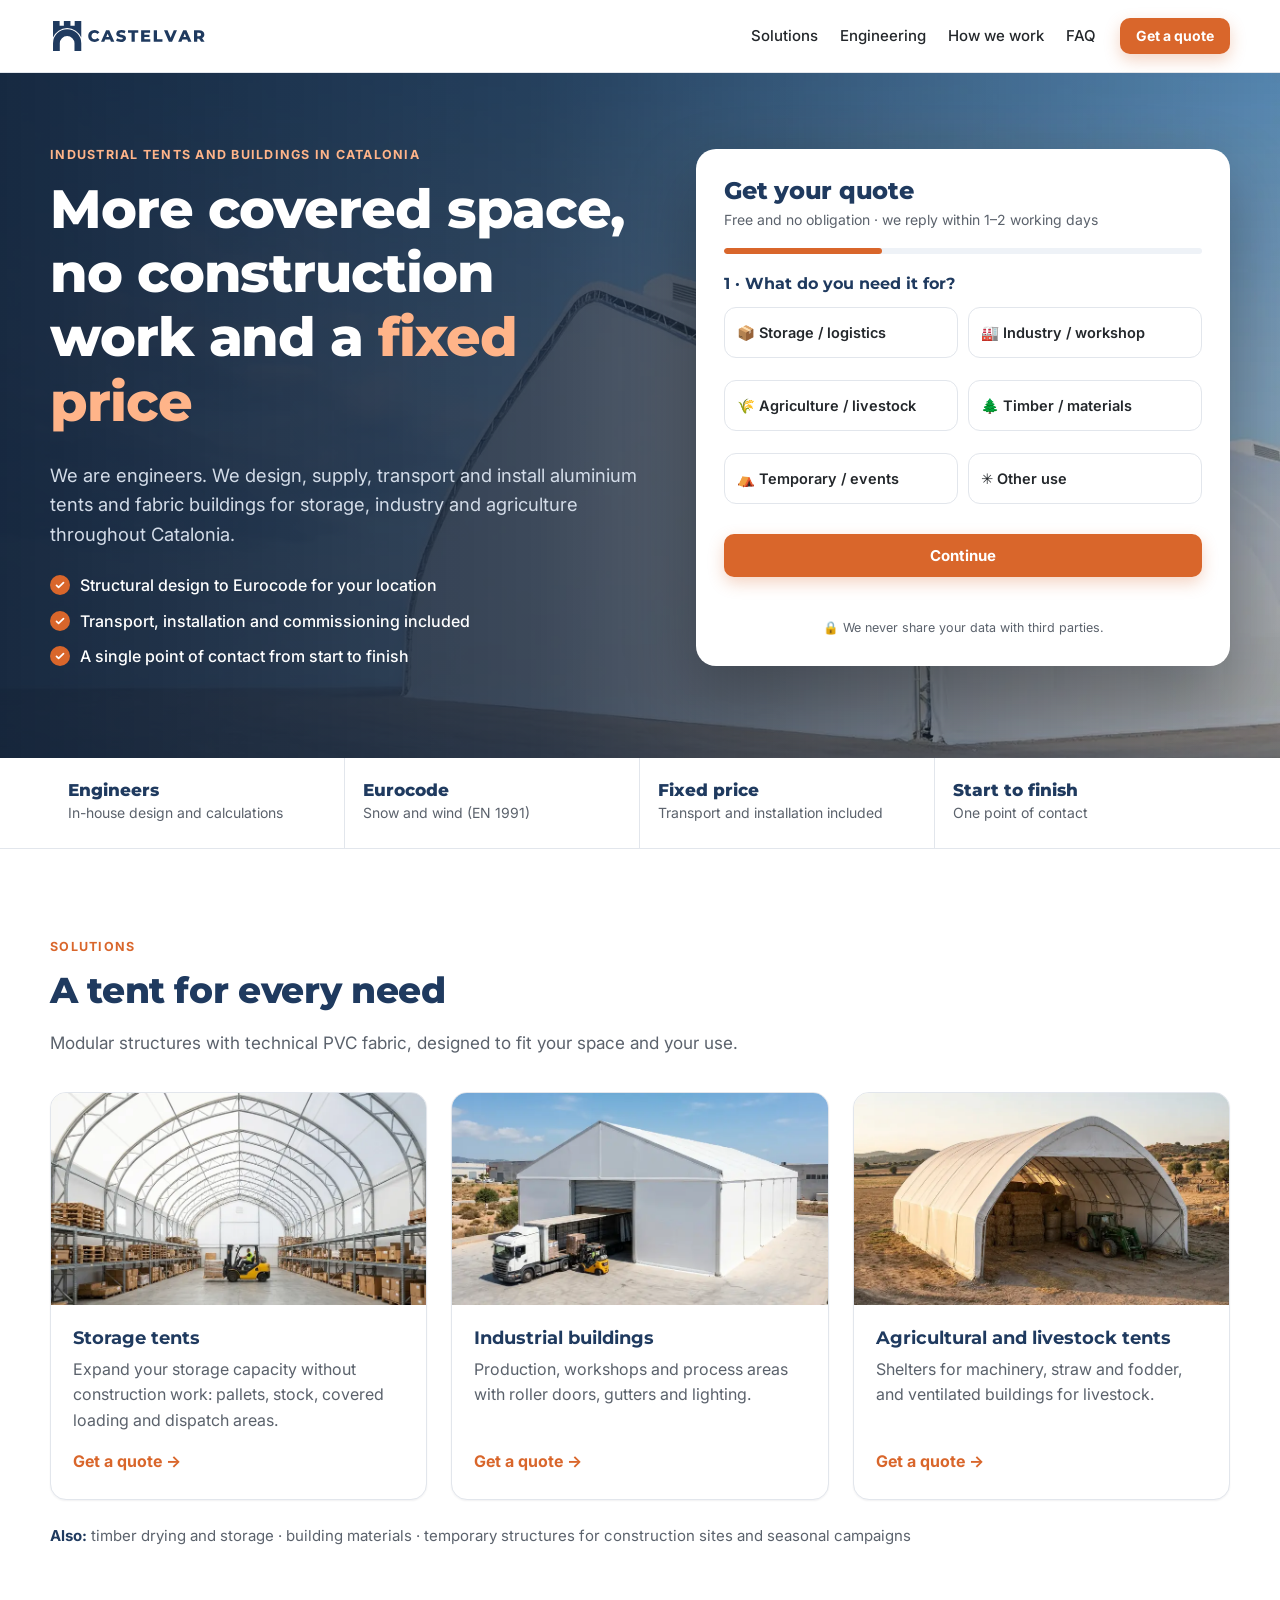
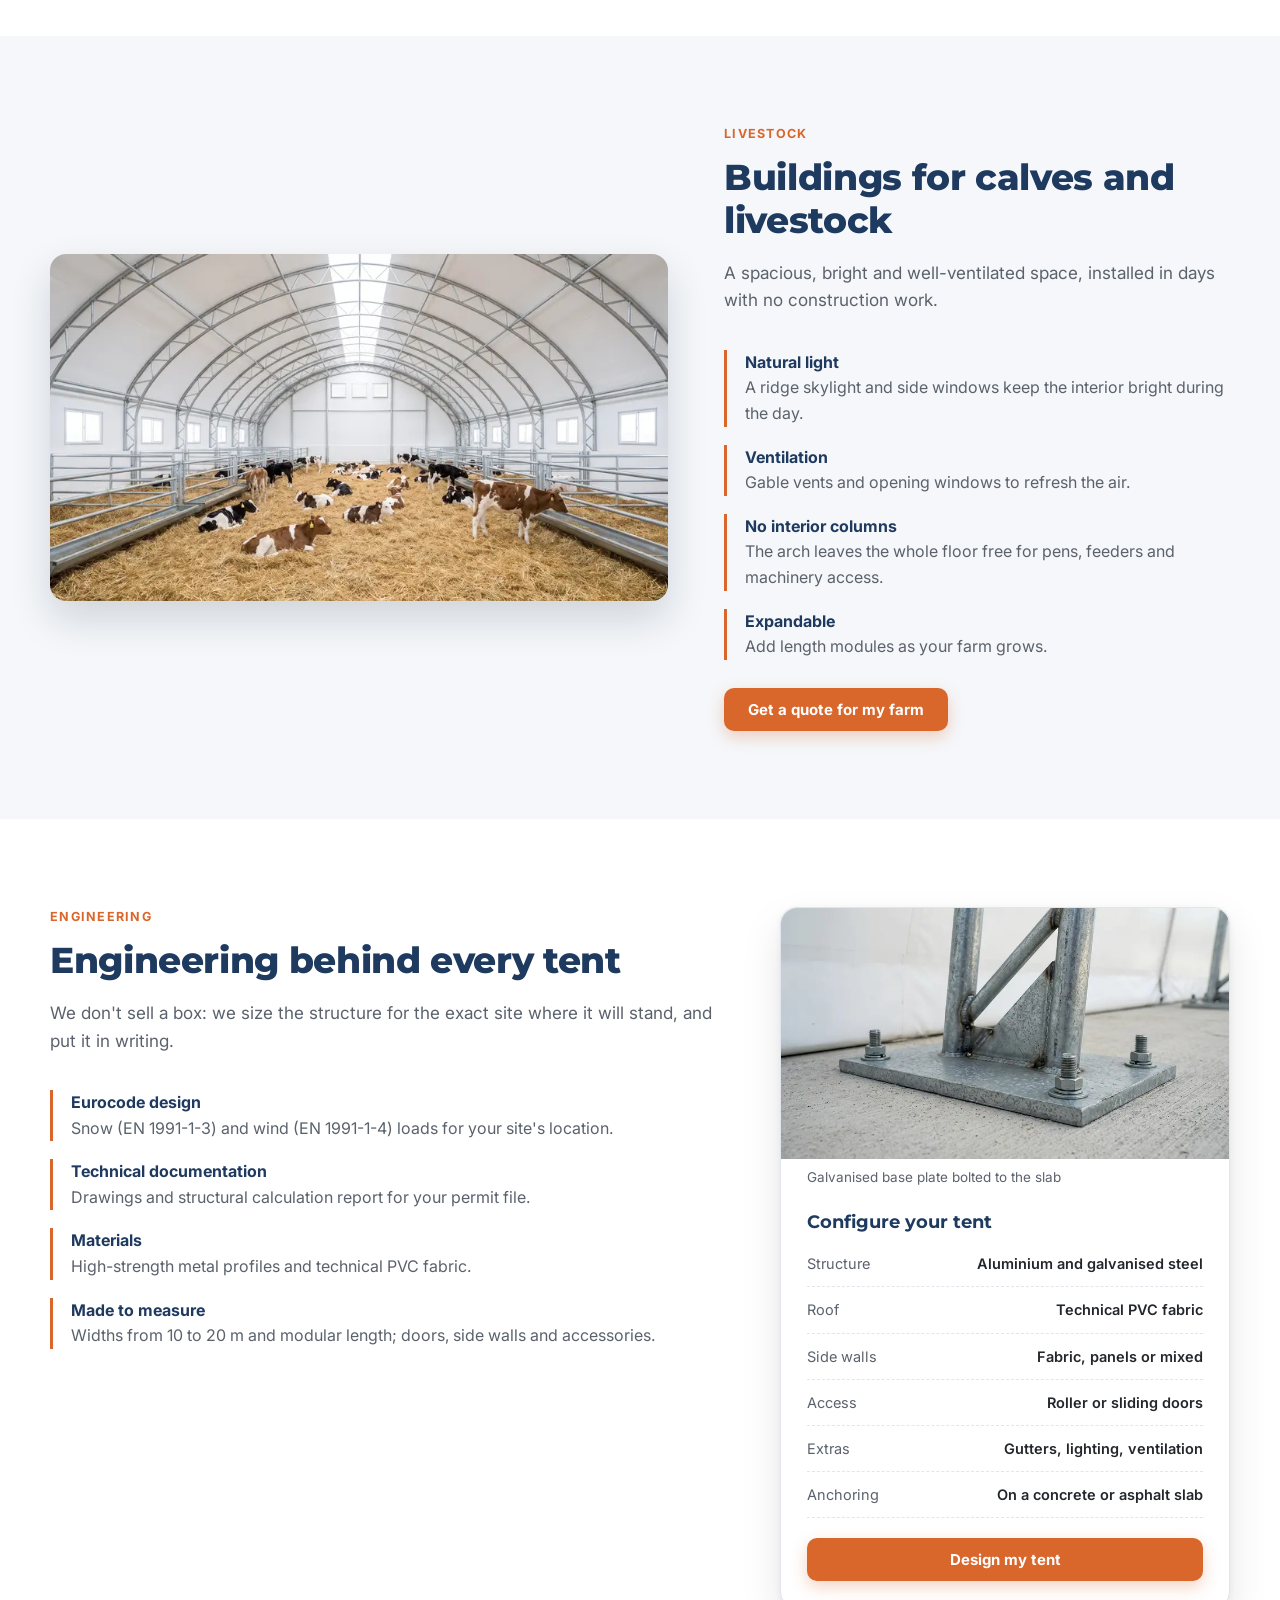
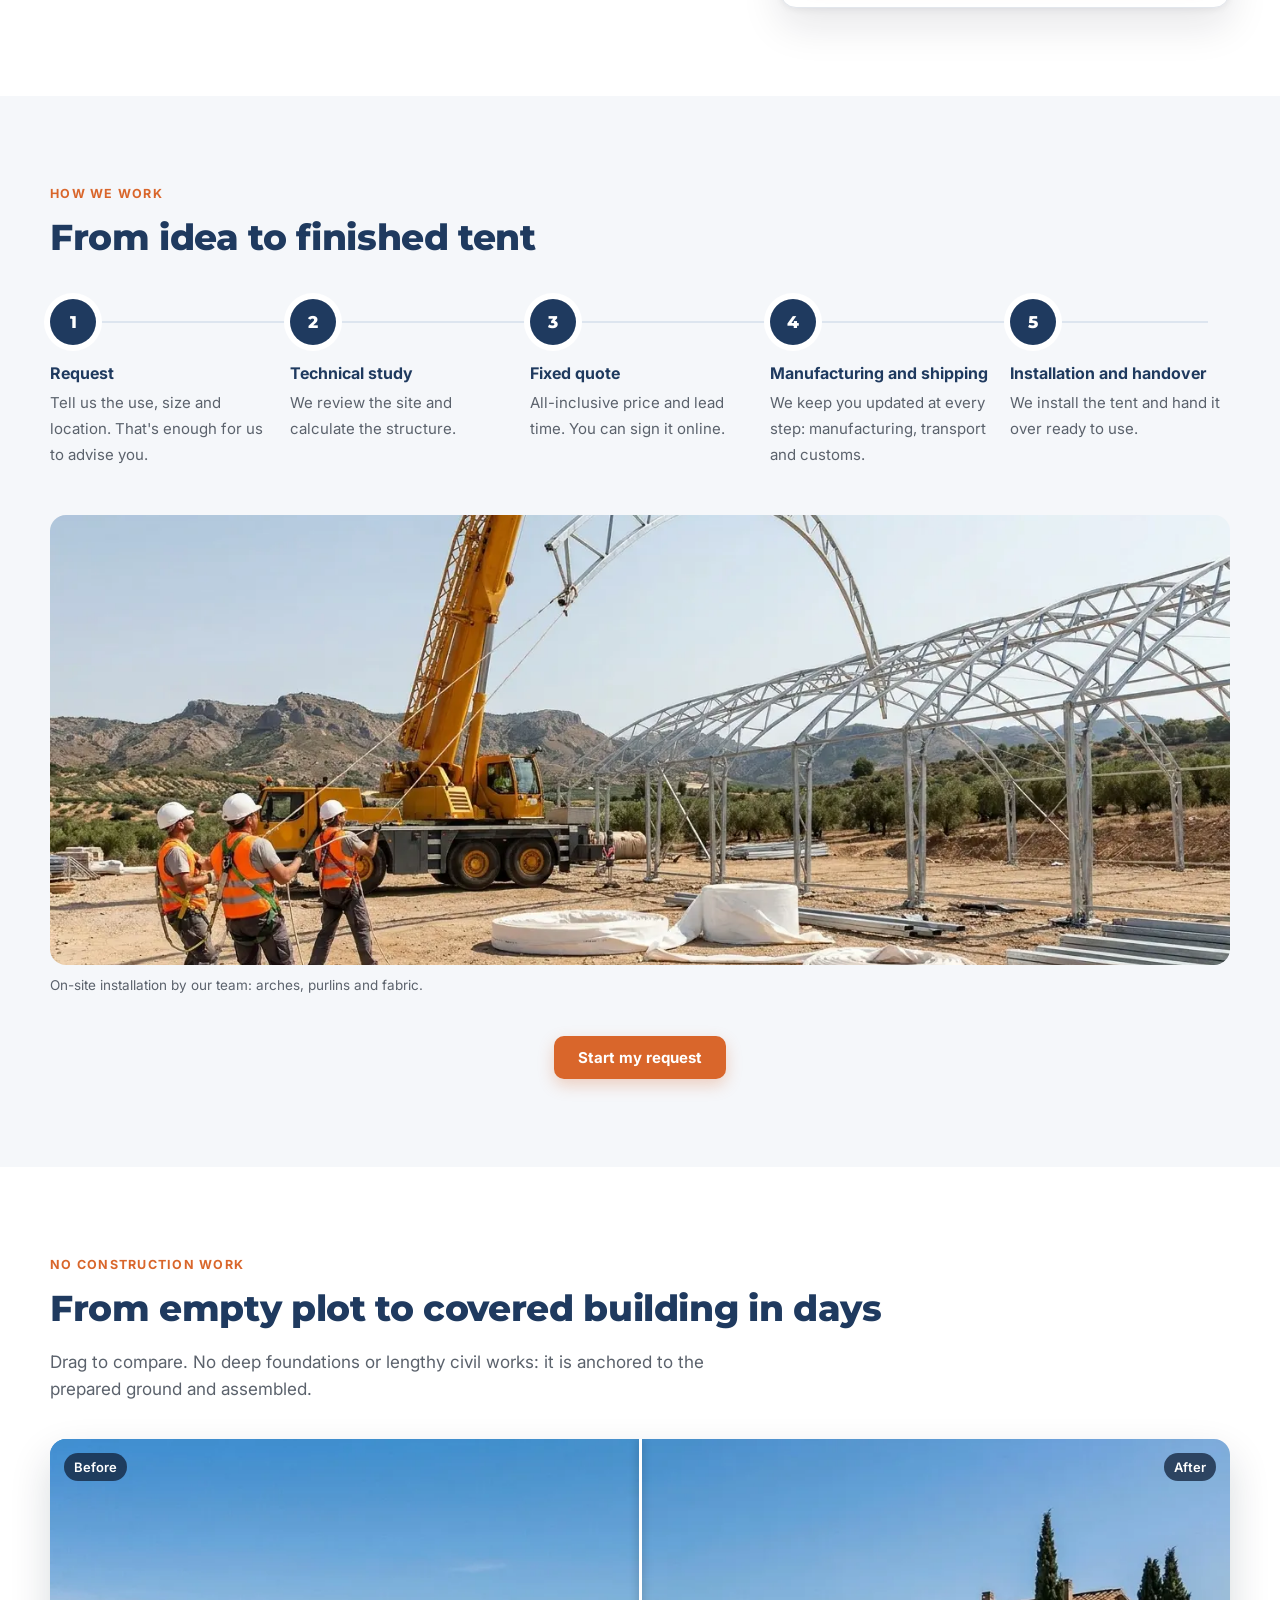
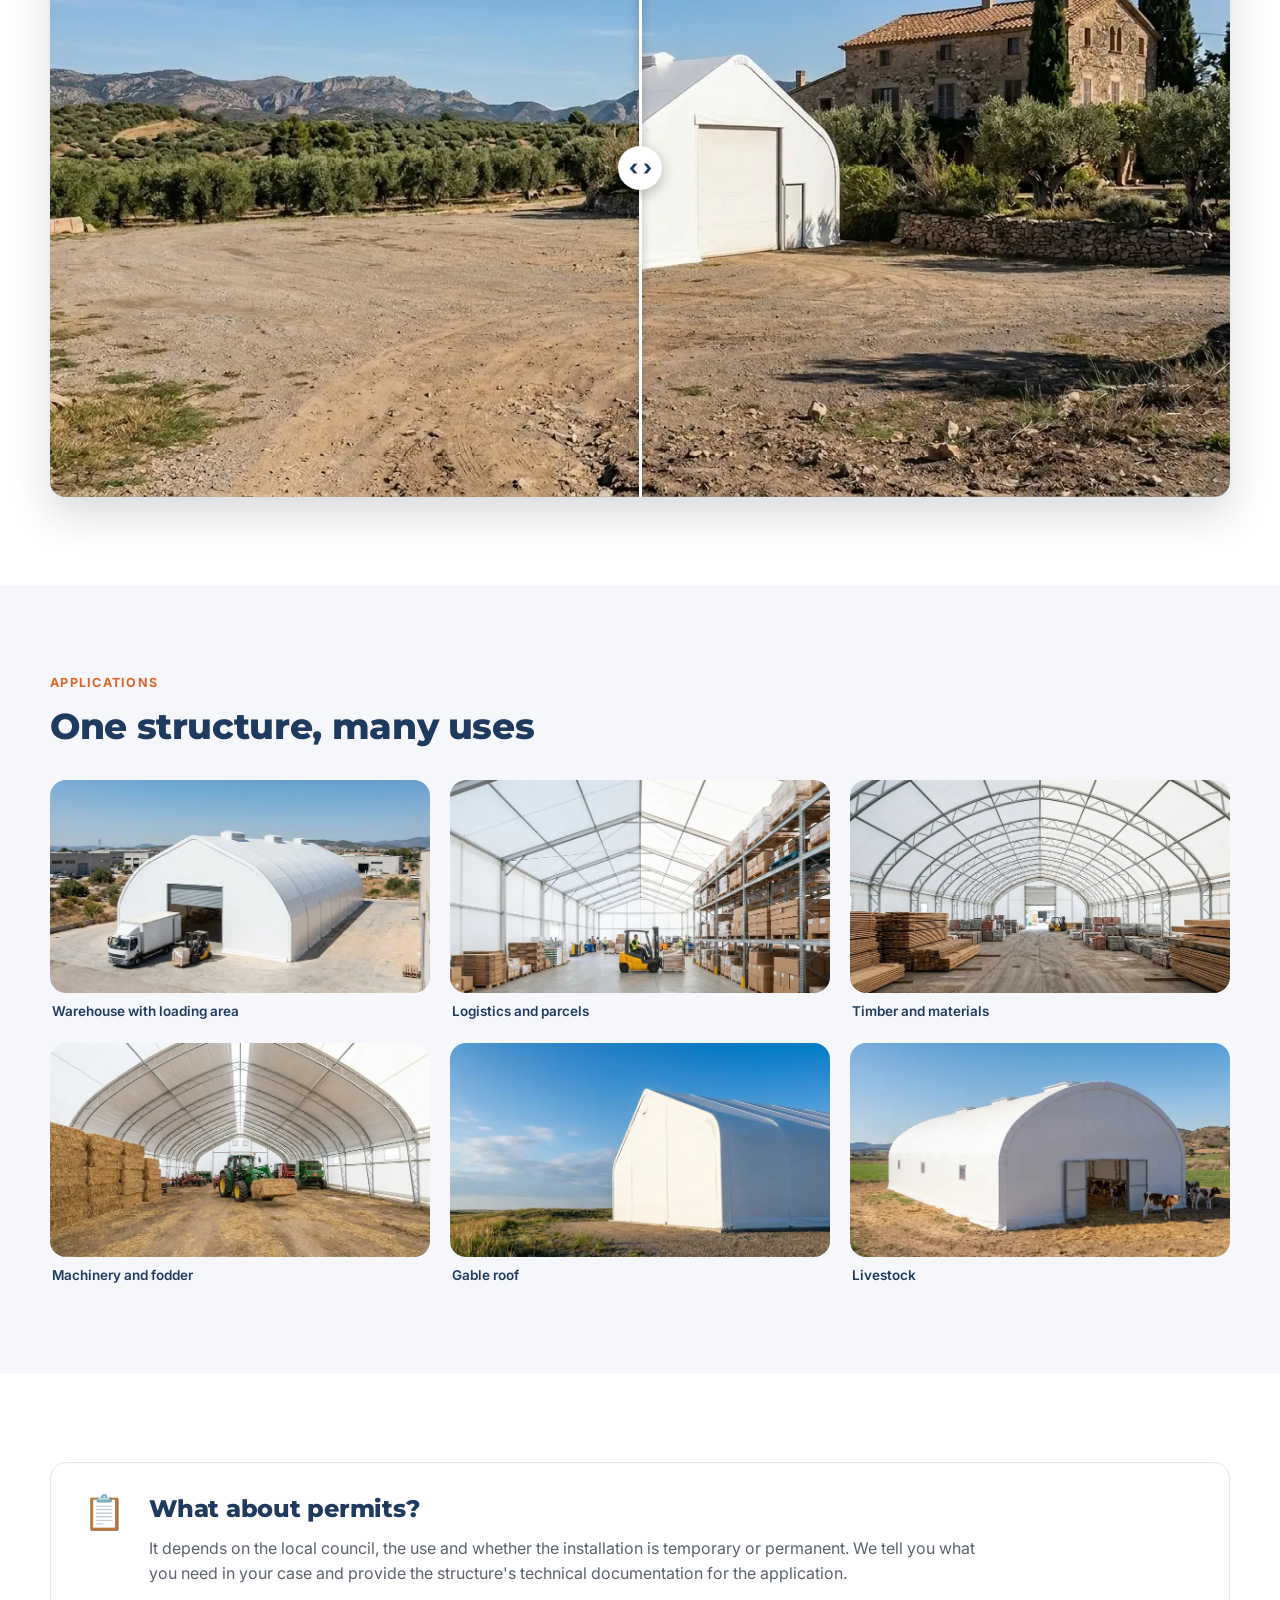
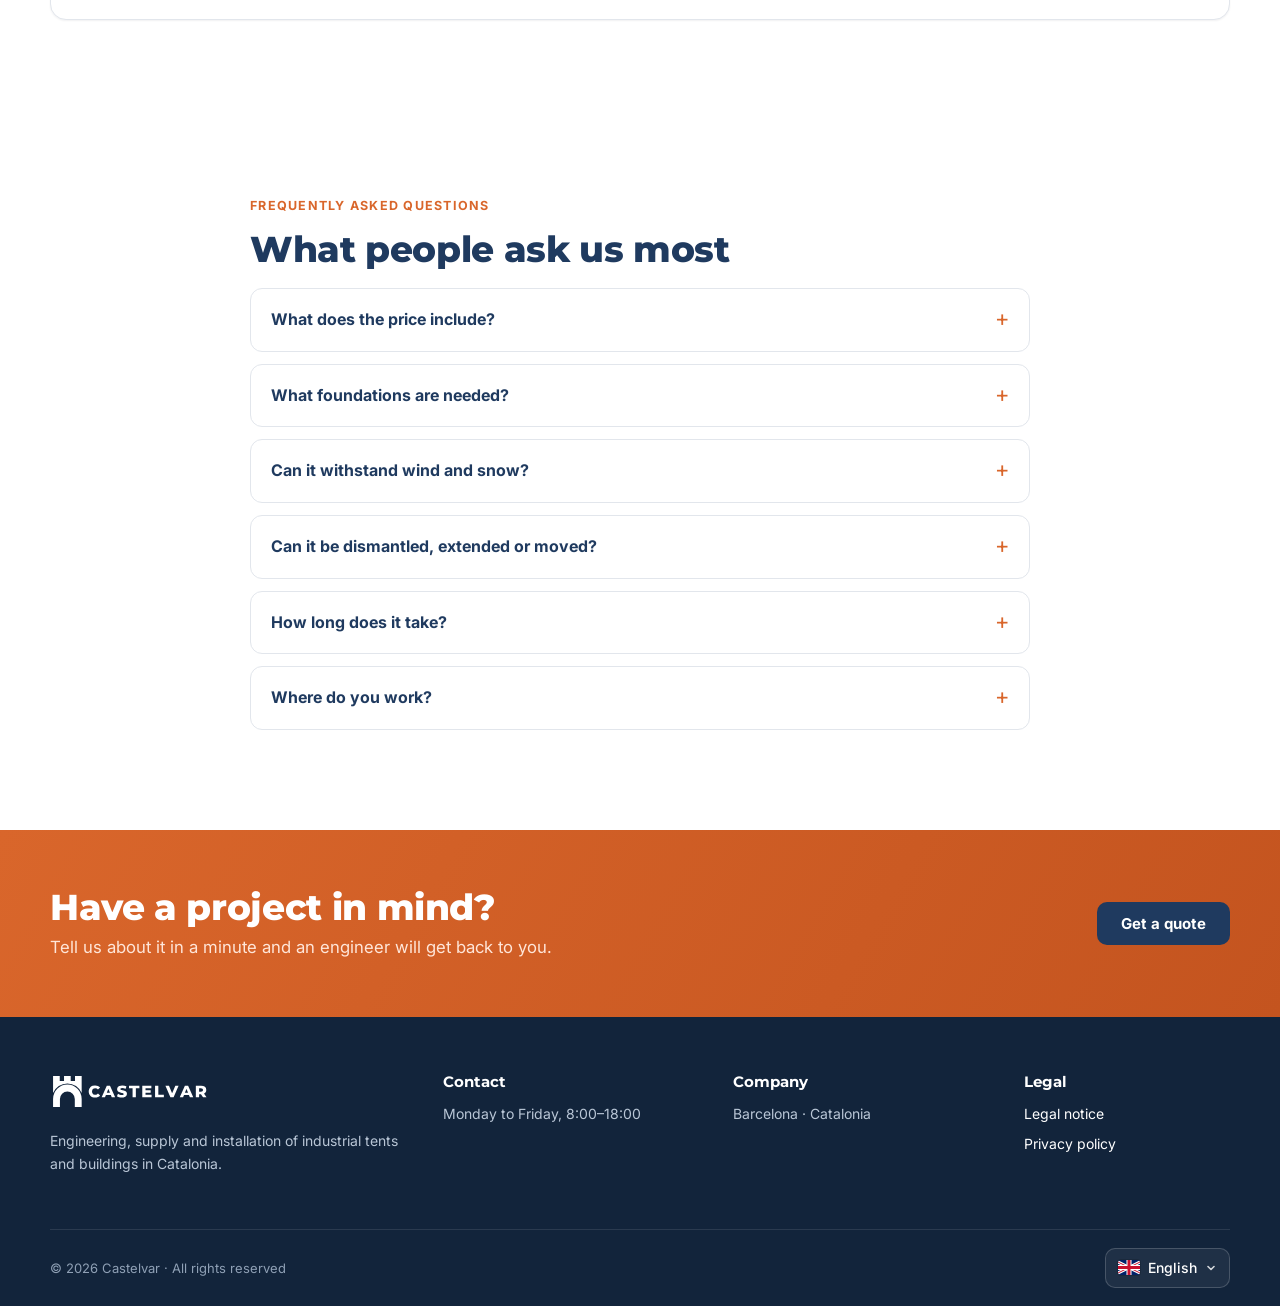
==== commit 3d9a7394: "Landing: sin «aluminio o acero» (sonaba a duda); textos de materiales más directos Co-Authored-By: C" ====
--- a/index.html
+++ b/index.html
@@ -193,7 +193,7 @@
         <div class="wrap">
           <p class="kicker" data-i18n="sol.kicker">Soluciones</p>
           <h2 data-i18n="sol.title">Una carpa para cada necesidad</h2>
-          <p class="section-lead" data-i18n="sol.lead">Estructuras modulares de aluminio o acero galvanizado con lona técnica de PVC, a medida de tu espacio y de tu uso.</p>
+          <p class="section-lead" data-i18n="sol.lead">Estructuras modulares con lona técnica de PVC, diseñadas a medida de tu espacio y de tu uso.</p>
           <div class="cards">
             <article class="card">
               <img
@@ -293,7 +293,7 @@
             <ul class="tech-list">
               <li><strong data-i18n="tec.1t">Cálculo según Eurocódigo</strong><span data-i18n="tec.1s">Cargas de nieve (EN 1991-1-3) y viento (EN 1991-1-4) según la ubicación de tu obra.</span></li>
               <li><strong data-i18n="tec.2t">Documentación técnica</strong><span data-i18n="tec.2s">Planos y memoria de cálculo de la estructura para tu expediente.</span></li>
-              <li><strong data-i18n="tec.3t">Materiales</strong><span data-i18n="tec.3s">Perfiles de aluminio o acero galvanizado y lona de PVC de alta resistencia.</span></li>
+              <li><strong data-i18n="tec.3t">Materiales</strong><span data-i18n="tec.3s">Perfiles metálicos de alta resistencia y lona técnica de PVC.</span></li>
               <li><strong data-i18n="tec.4t">A medida</strong><span data-i18n="tec.4s">Anchos de 10 a 20 m y largo ampliable por módulos; puertas, cerramientos y accesorios.</span></li>
             </ul>
           </div>
@@ -313,7 +313,7 @@
             </figure>
             <h3 data-i18n="tec.cfg">Configura tu carpa</h3>
             <dl>
-              <div><dt data-i18n="dt.1">Estructura</dt><dd data-i18n="dd.1">Aluminio o acero galvanizado</dd></div>
+              <div><dt data-i18n="dt.1">Estructura</dt><dd data-i18n="dd.1">Aluminio y acero galvanizado</dd></div>
               <div><dt data-i18n="dt.2">Cubierta</dt><dd data-i18n="dd.2">Lona técnica de PVC</dd></div>
               <div><dt data-i18n="dt.3">Cerramientos</dt><dd data-i18n="dd.3">Lona, panel o mixtos</dd></div>
               <div><dt data-i18n="dt.4">Accesos</dt><dd data-i18n="dd.4">Puertas enrollables o correderas</dd></div>
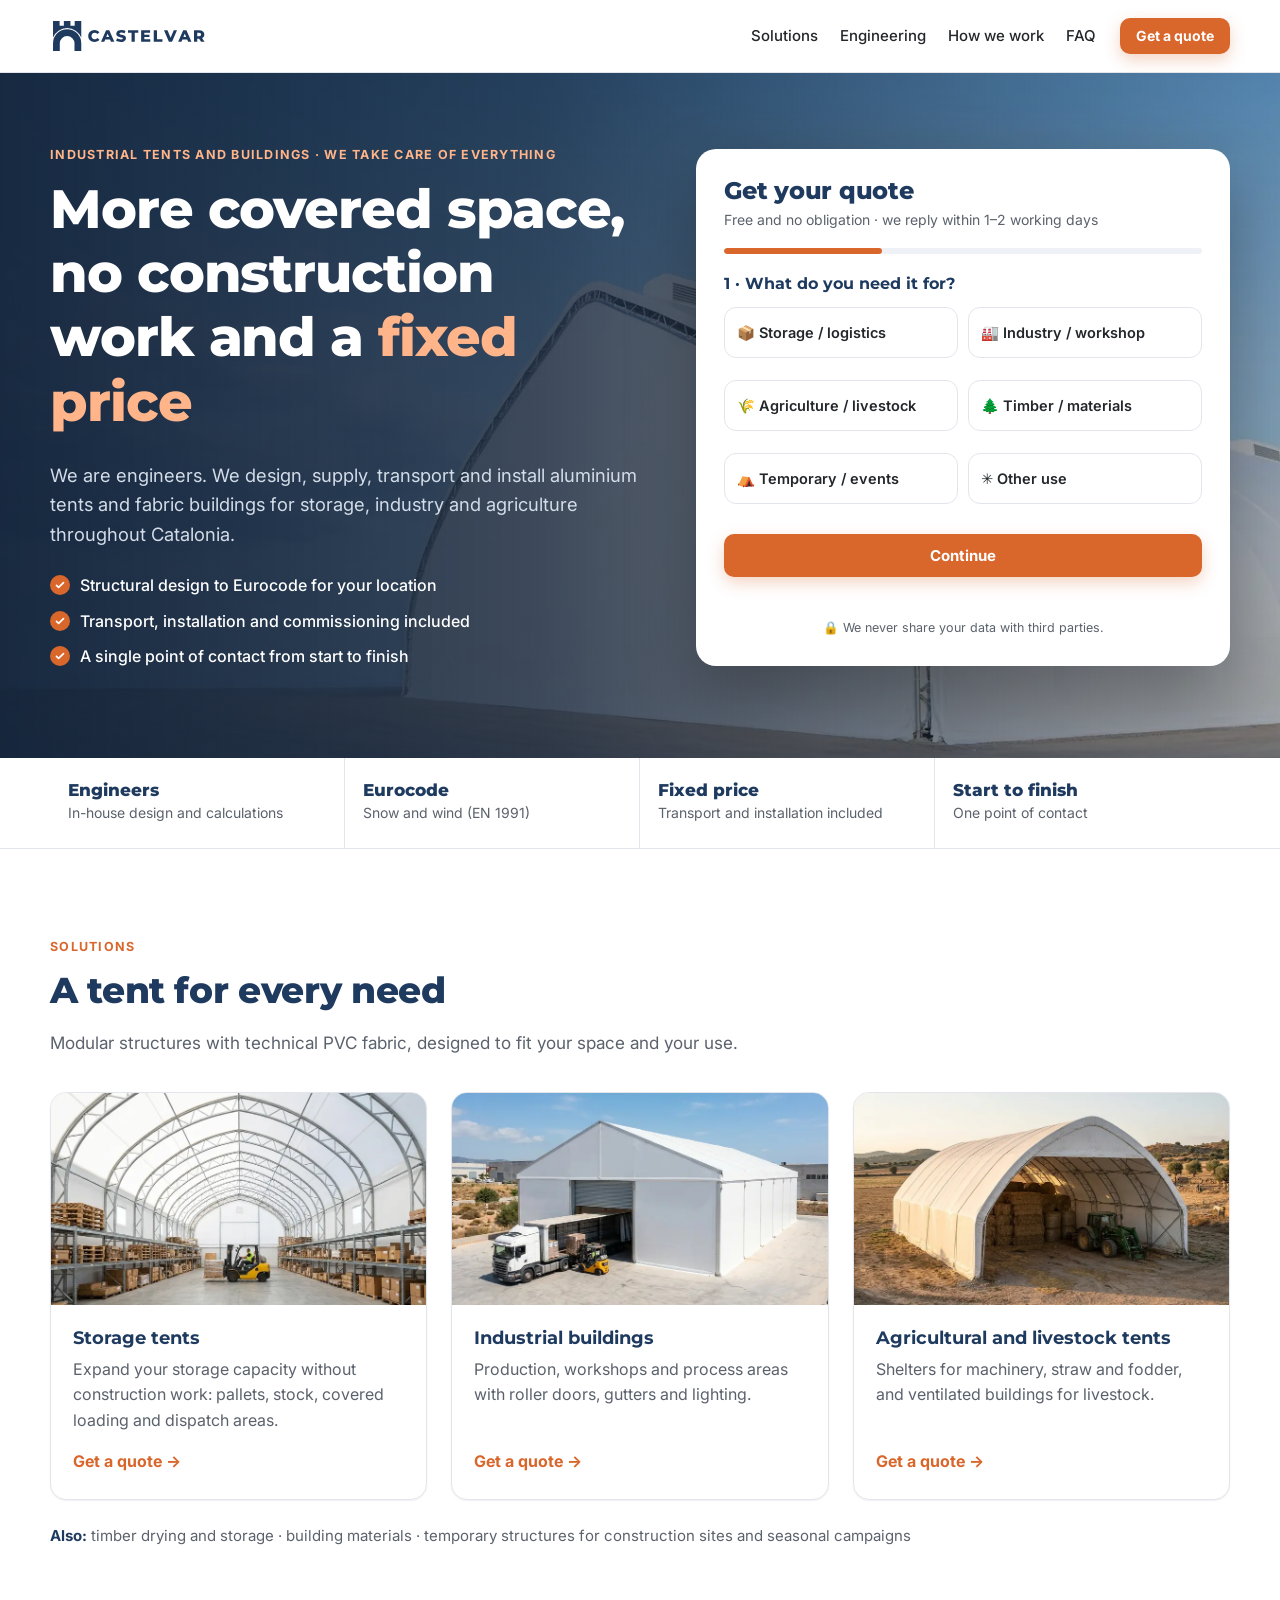
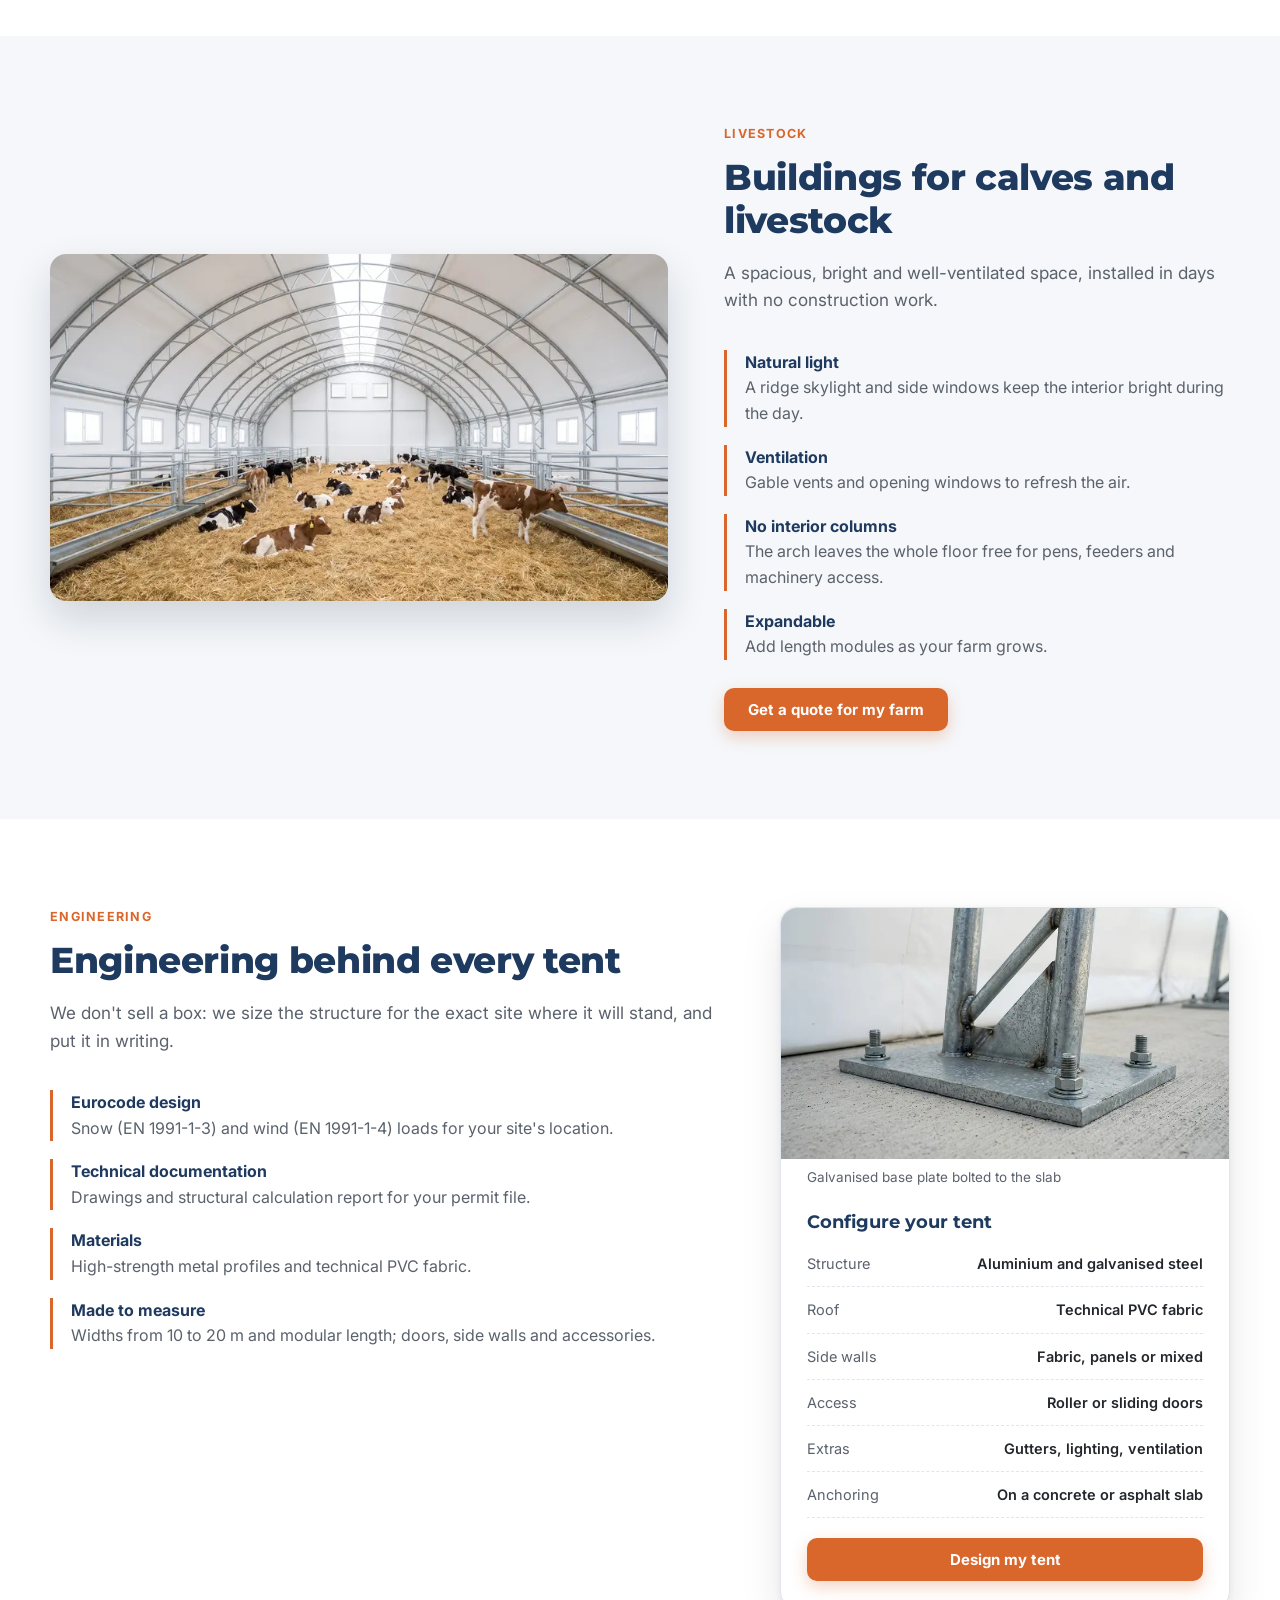
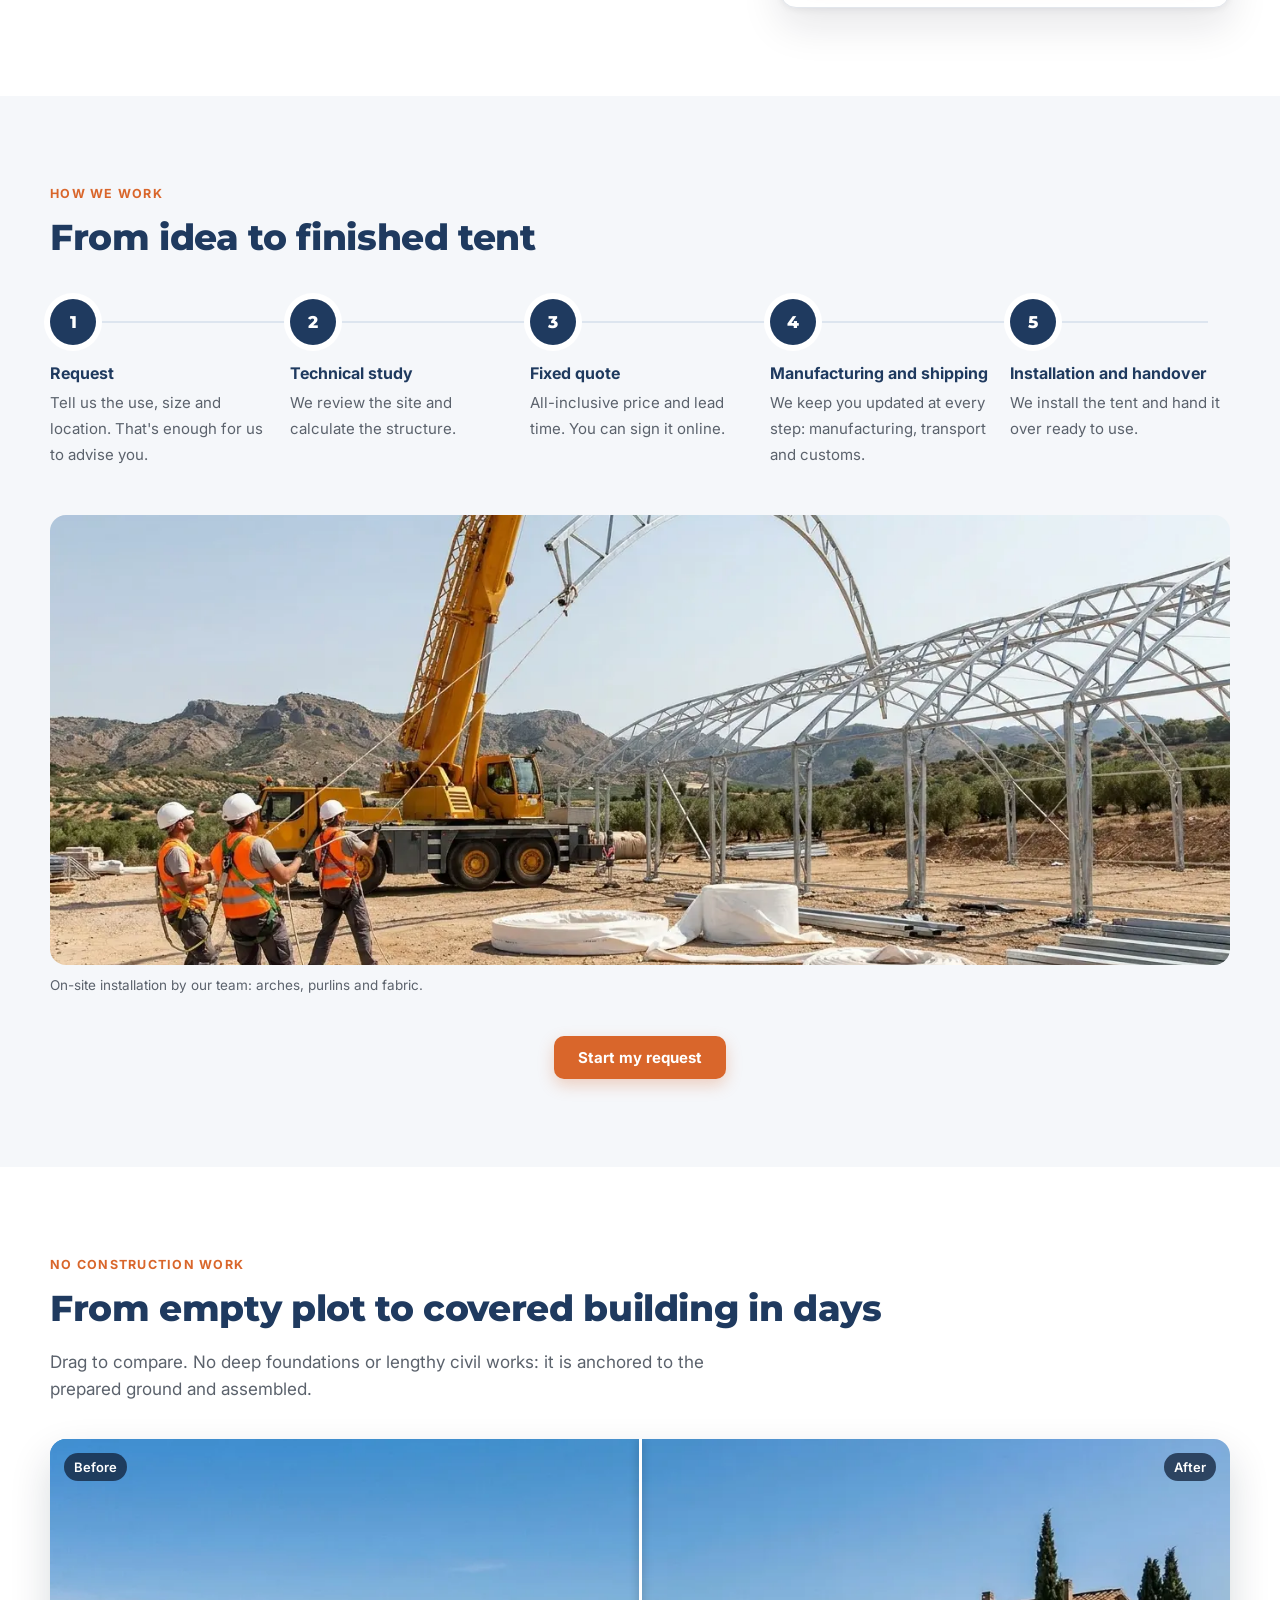
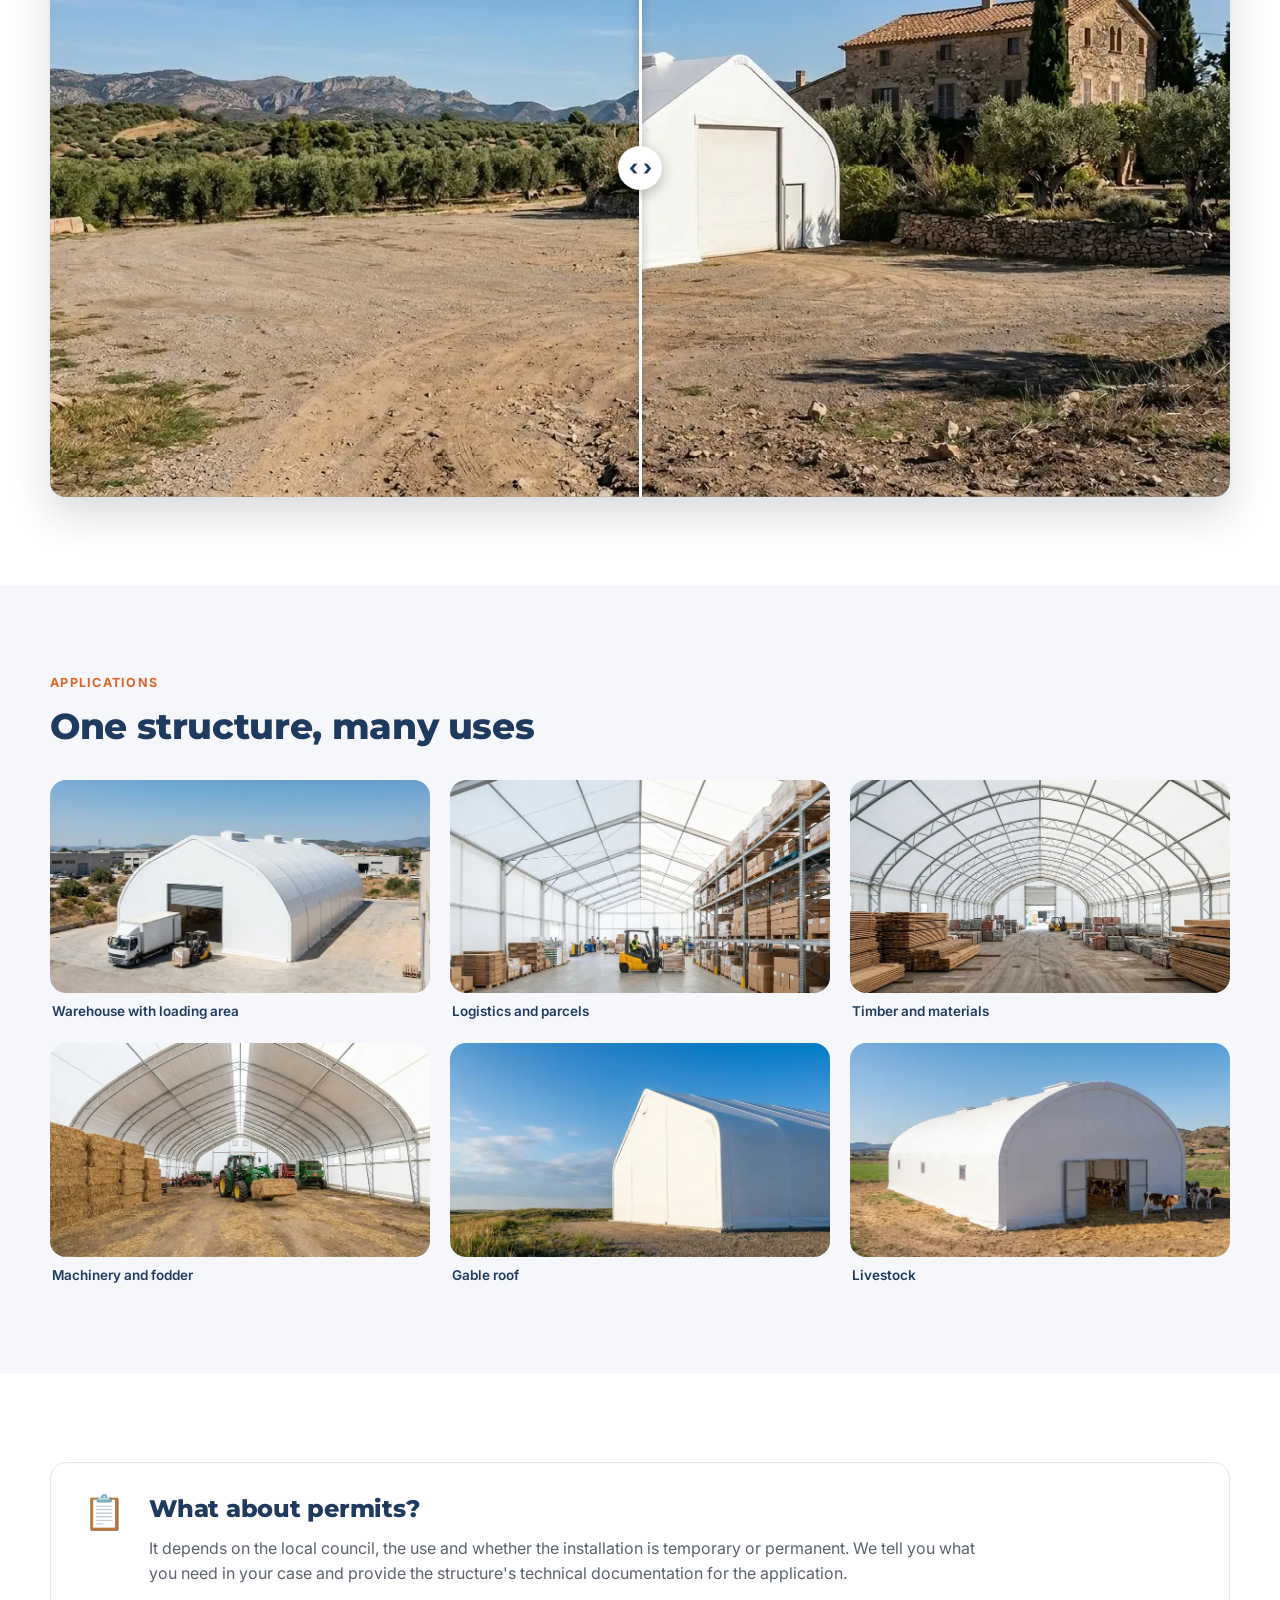
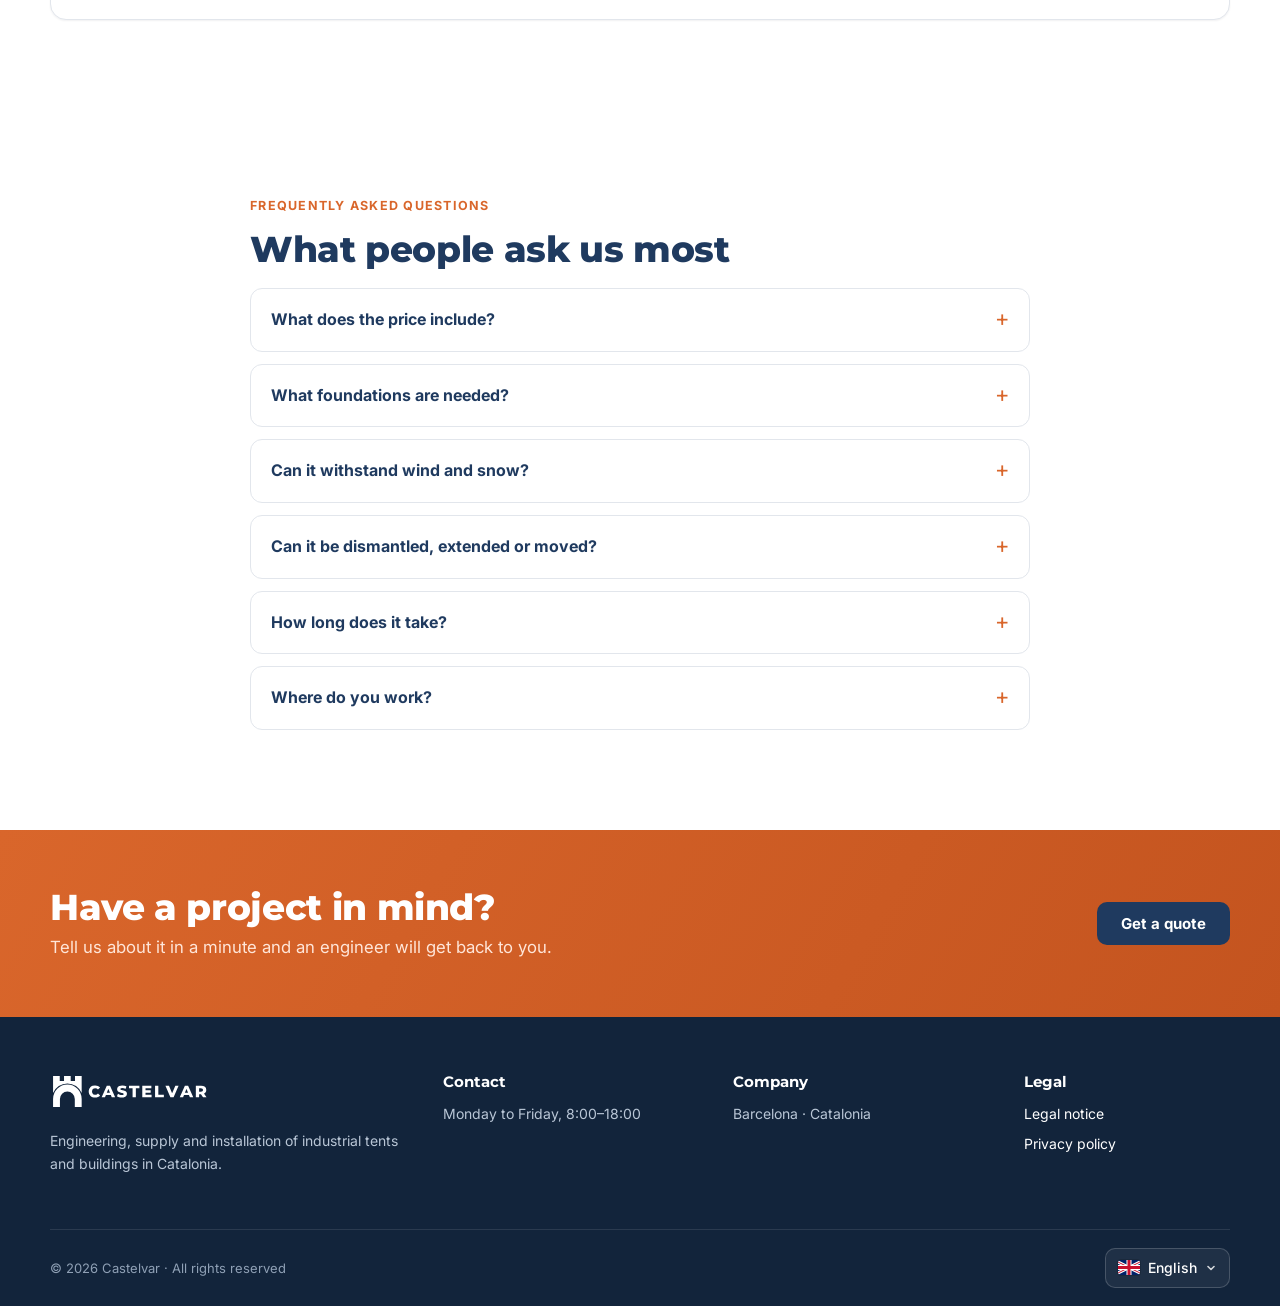
==== commit c34ec256: "Landing: arriba «Carpas y naves industriales · Nos encargamos de todo» (sin Cataluña); en móvil en d" ====
--- a/index.html
+++ b/index.html
@@ -3,14 +3,14 @@
   <head>
     <meta charset="utf-8" />
     <meta name="viewport" content="width=device-width, initial-scale=1" />
-    <title data-i18n="meta.title">Castelvar · Carpas y naves industriales en Cataluña</title>
+    <title data-i18n="meta.title">Castelvar · Carpas y naves industriales, nos encargamos de todo</title>
     <meta
       name="description"
       data-i18n-attr="content:meta.desc"
       content="Carpas de aluminio y naves textiles para almacén, industria y agricultura. Ingenieros, cálculo según Eurocódigo, transporte y montaje con precio cerrado. Pide presupuesto sin compromiso."
     />
     <meta name="theme-color" content="#1F3A5F" />
-    <meta property="og:title" data-i18n-attr="content:meta.title" content="Castelvar · Carpas y naves industriales en Cataluña" />
+    <meta property="og:title" data-i18n-attr="content:meta.title" content="Castelvar · Carpas y naves industriales, nos encargamos de todo" />
     <meta property="og:description" data-i18n-attr="content:meta.ogdesc" content="Ingeniería, fabricación, transporte y montaje con precio cerrado. Pide presupuesto sin compromiso." />
     <meta property="og:type" content="website" />
     <link rel="icon" href="assets/favicon.svg" type="image/svg+xml" />
@@ -53,7 +53,7 @@
         <div class="hero-bg" id="hero-bg" aria-hidden="true"></div>
         <div class="wrap hero-inner">
           <div class="hero-copy">
-            <p class="eyebrow" data-i18n="hero.eyebrow">Carpas y naves industriales en Cataluña</p>
+            <p class="eyebrow" data-i18n-html="hero.eyebrow">Carpas y naves industriales<span class="eb-sep"> · </span><span class="eb-2">Nos encargamos de todo</span></p>
             <h1 data-i18n-html="hero.title">Más espacio cubierto, sin obra y con <span>precio cerrado</span></h1>
             <p class="lead" data-i18n="hero.lead">
               Somos ingenieros. Calculamos, suministramos, transportamos y montamos carpas de aluminio y naves textiles para almacén, industria y
--- a/assets/styles.css
+++ b/assets/styles.css
@@ -1377,6 +1377,14 @@
     font-size: 11.5px;
     margin-bottom: 8px;
   }
+  /* En móvil «Nos encargamos de todo» va en su propia línea */
+  .eyebrow .eb-sep {
+    display: none;
+  }
+  .eyebrow .eb-2 {
+    display: block;
+    margin-top: 2px;
+  }
   .hero h1 {
     order: 2;
     font-size: 1.85rem;
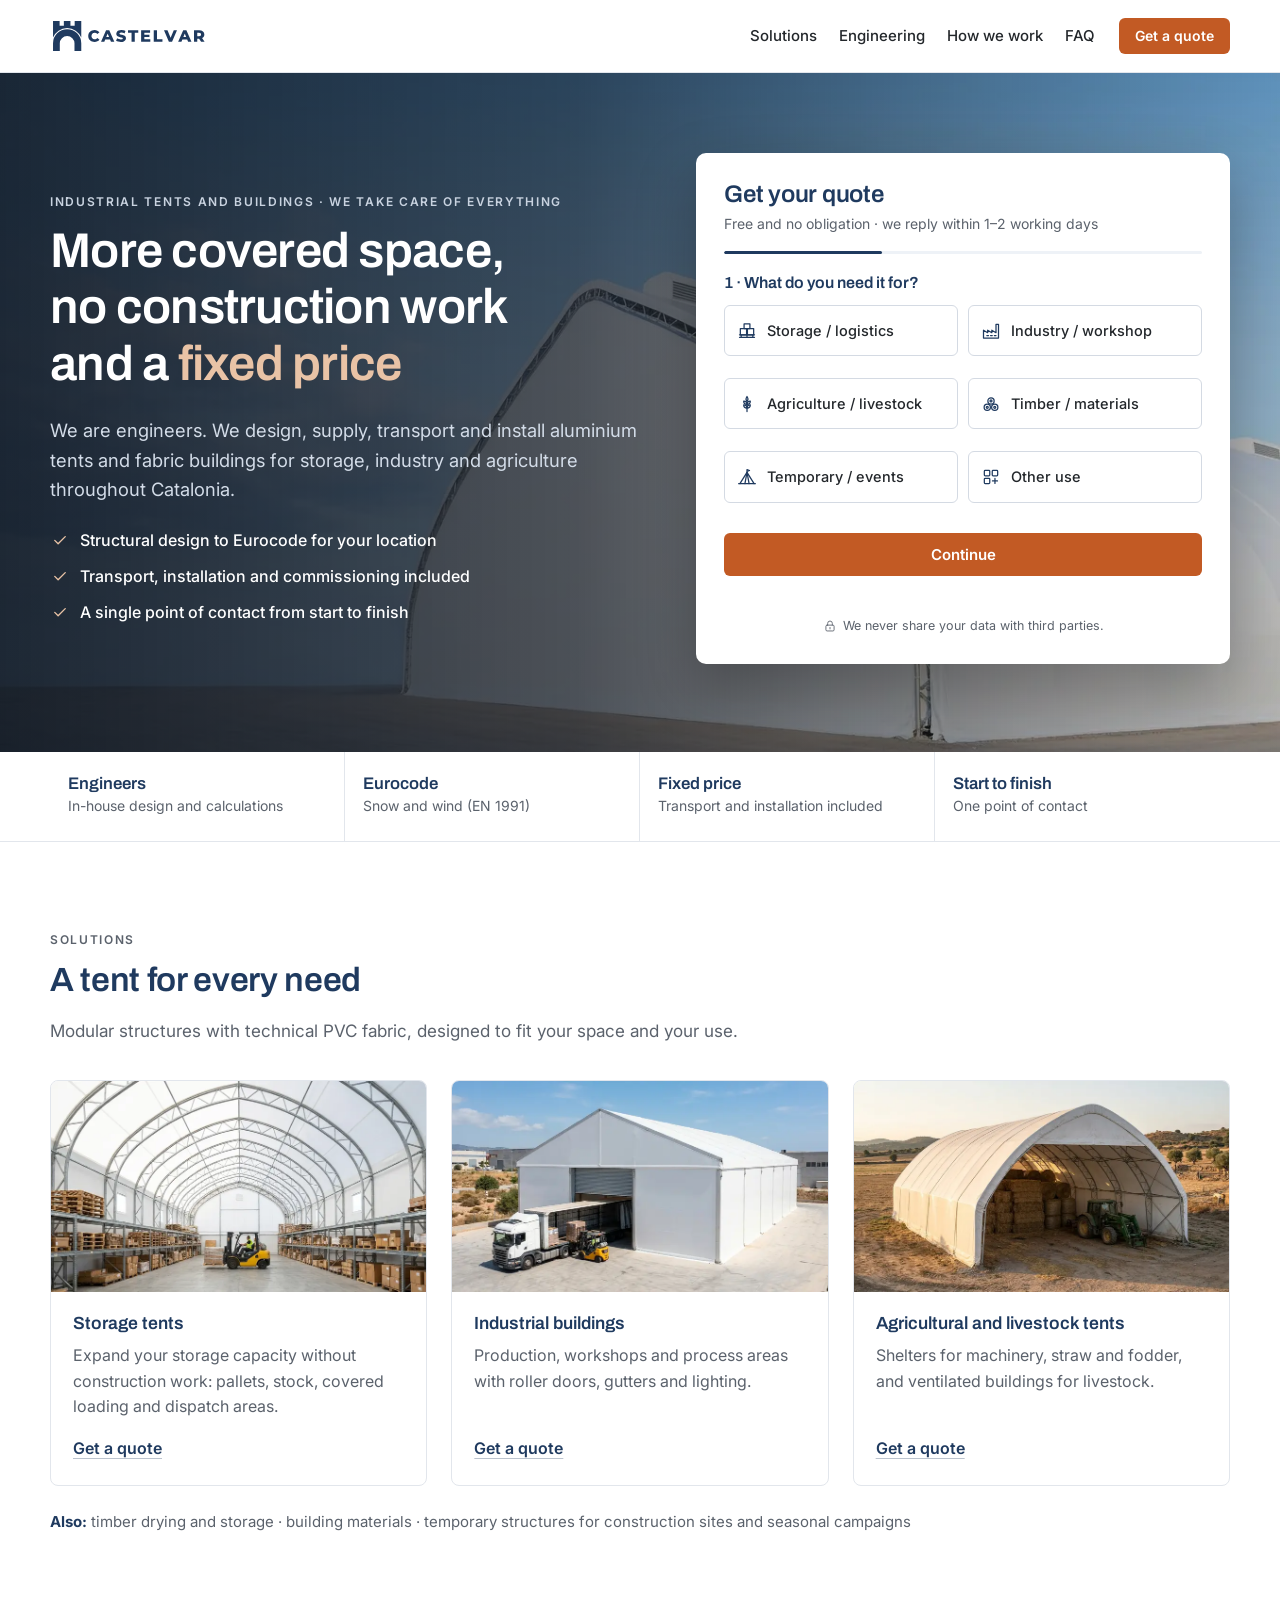
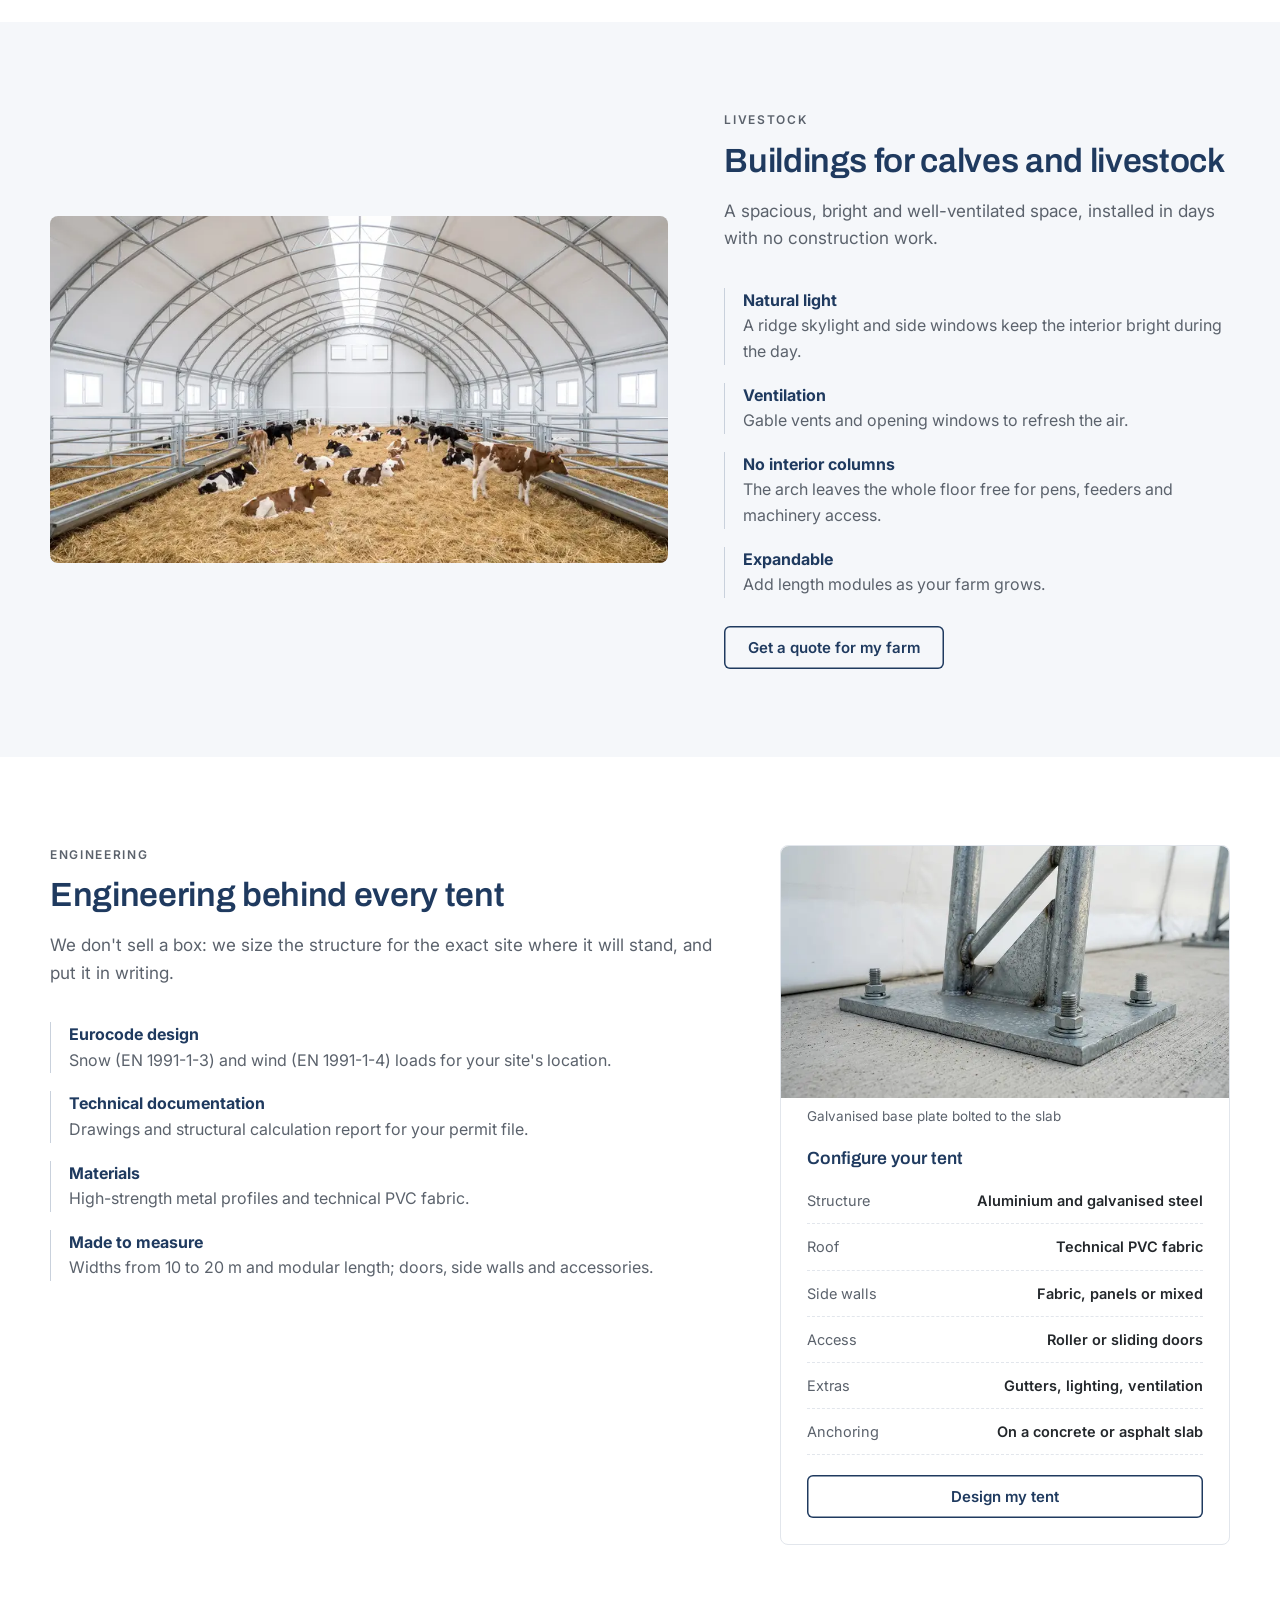
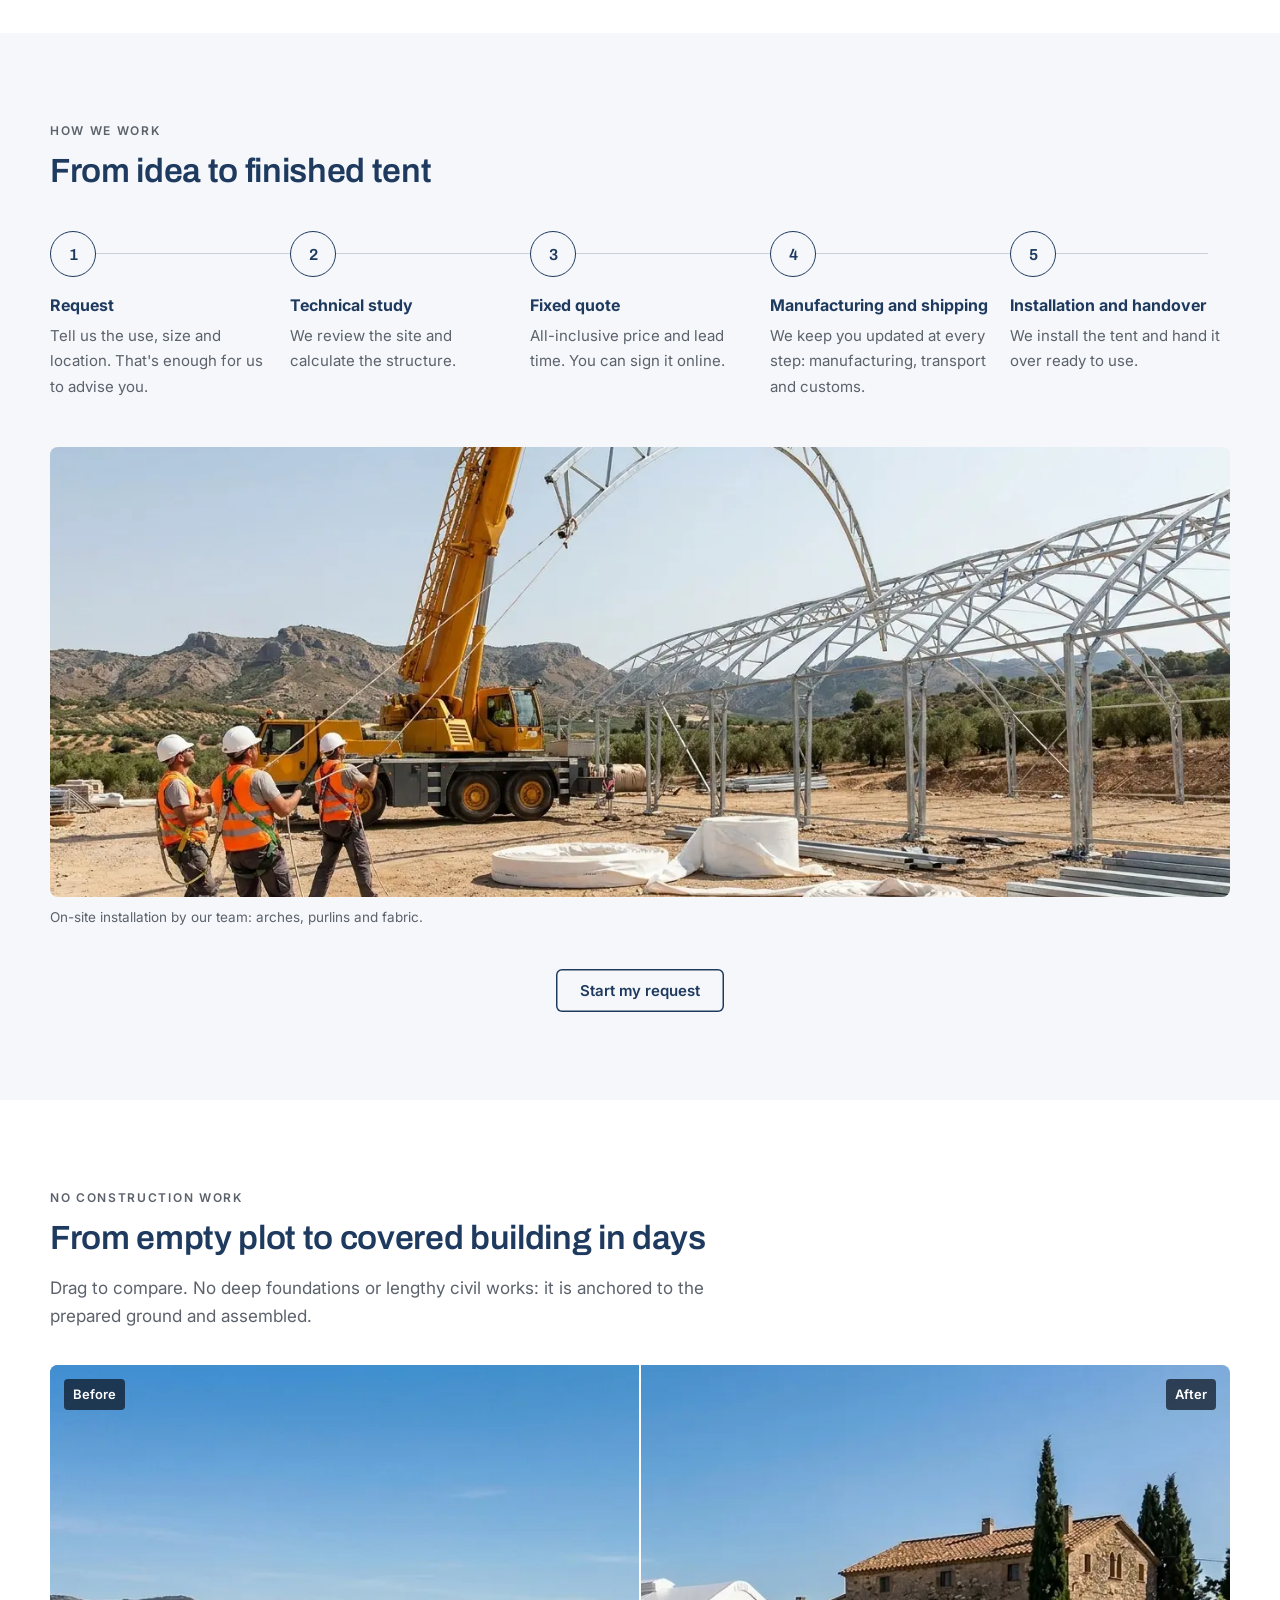
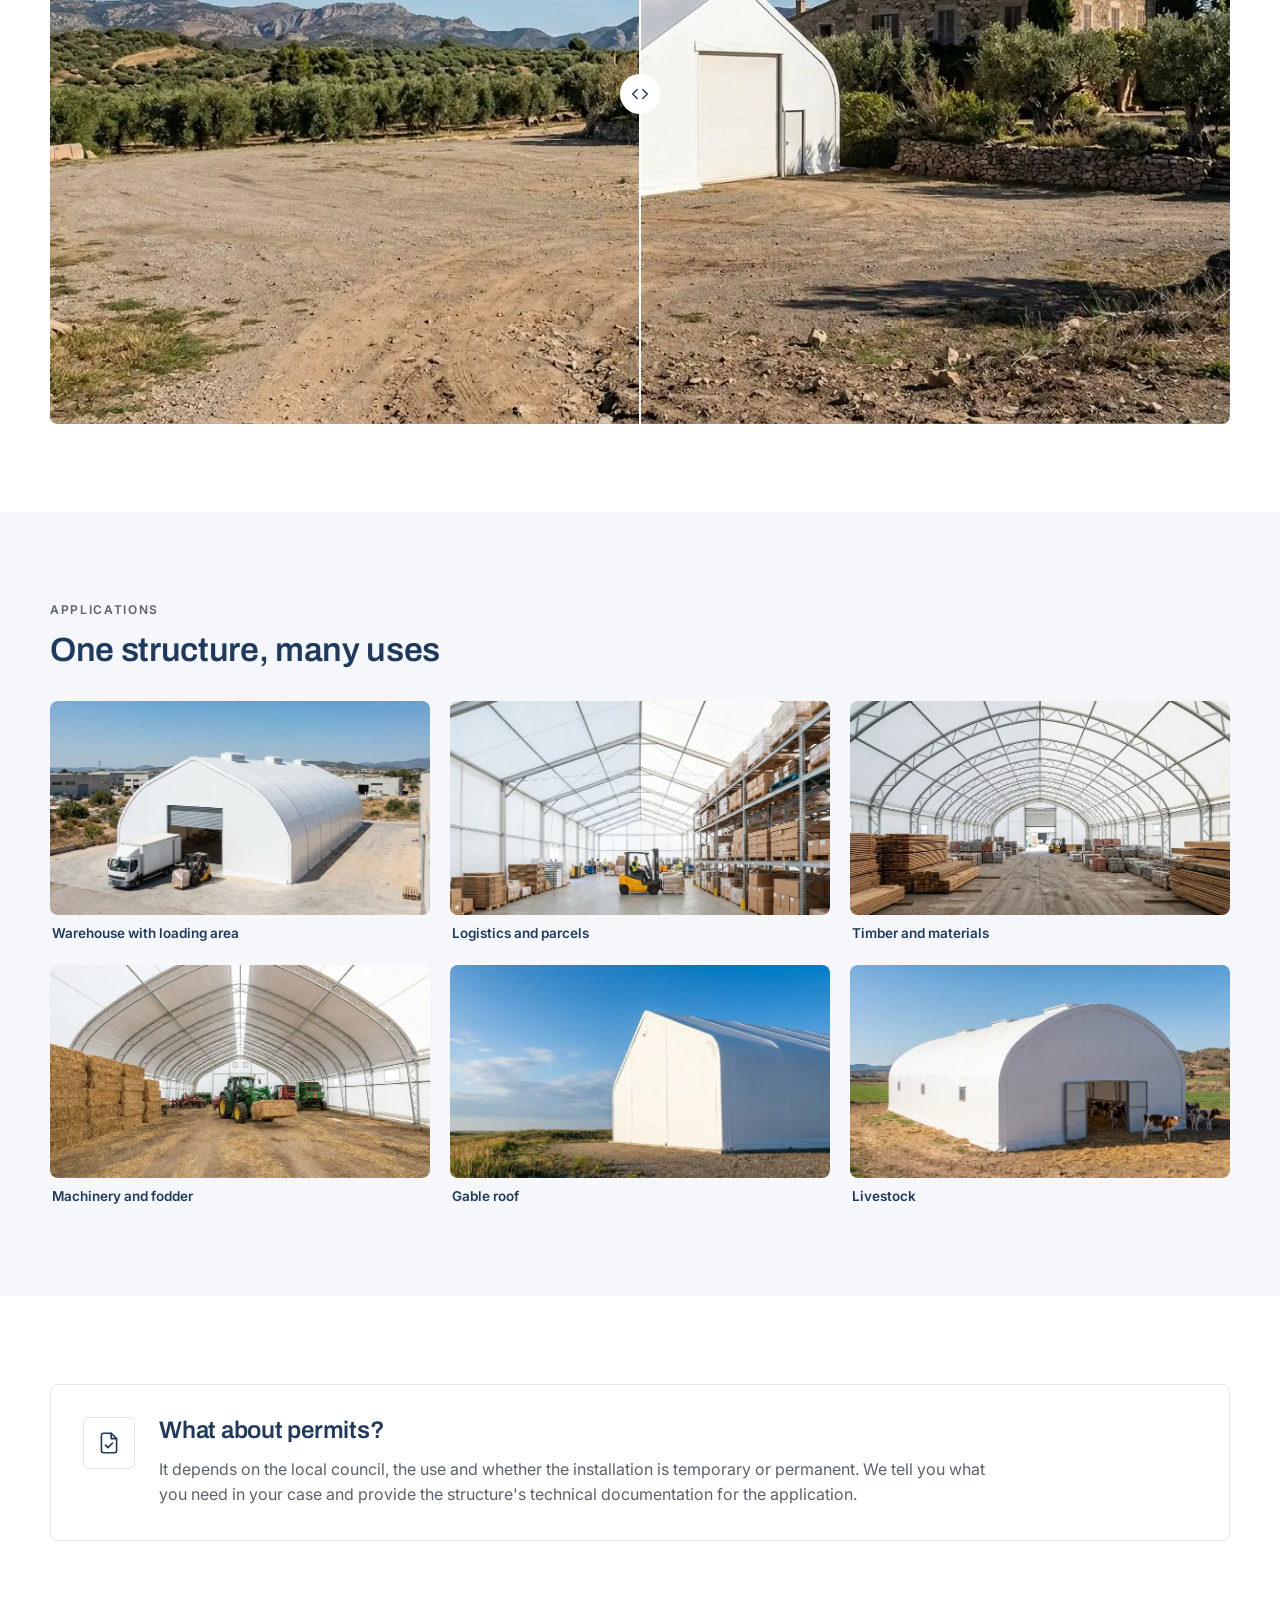
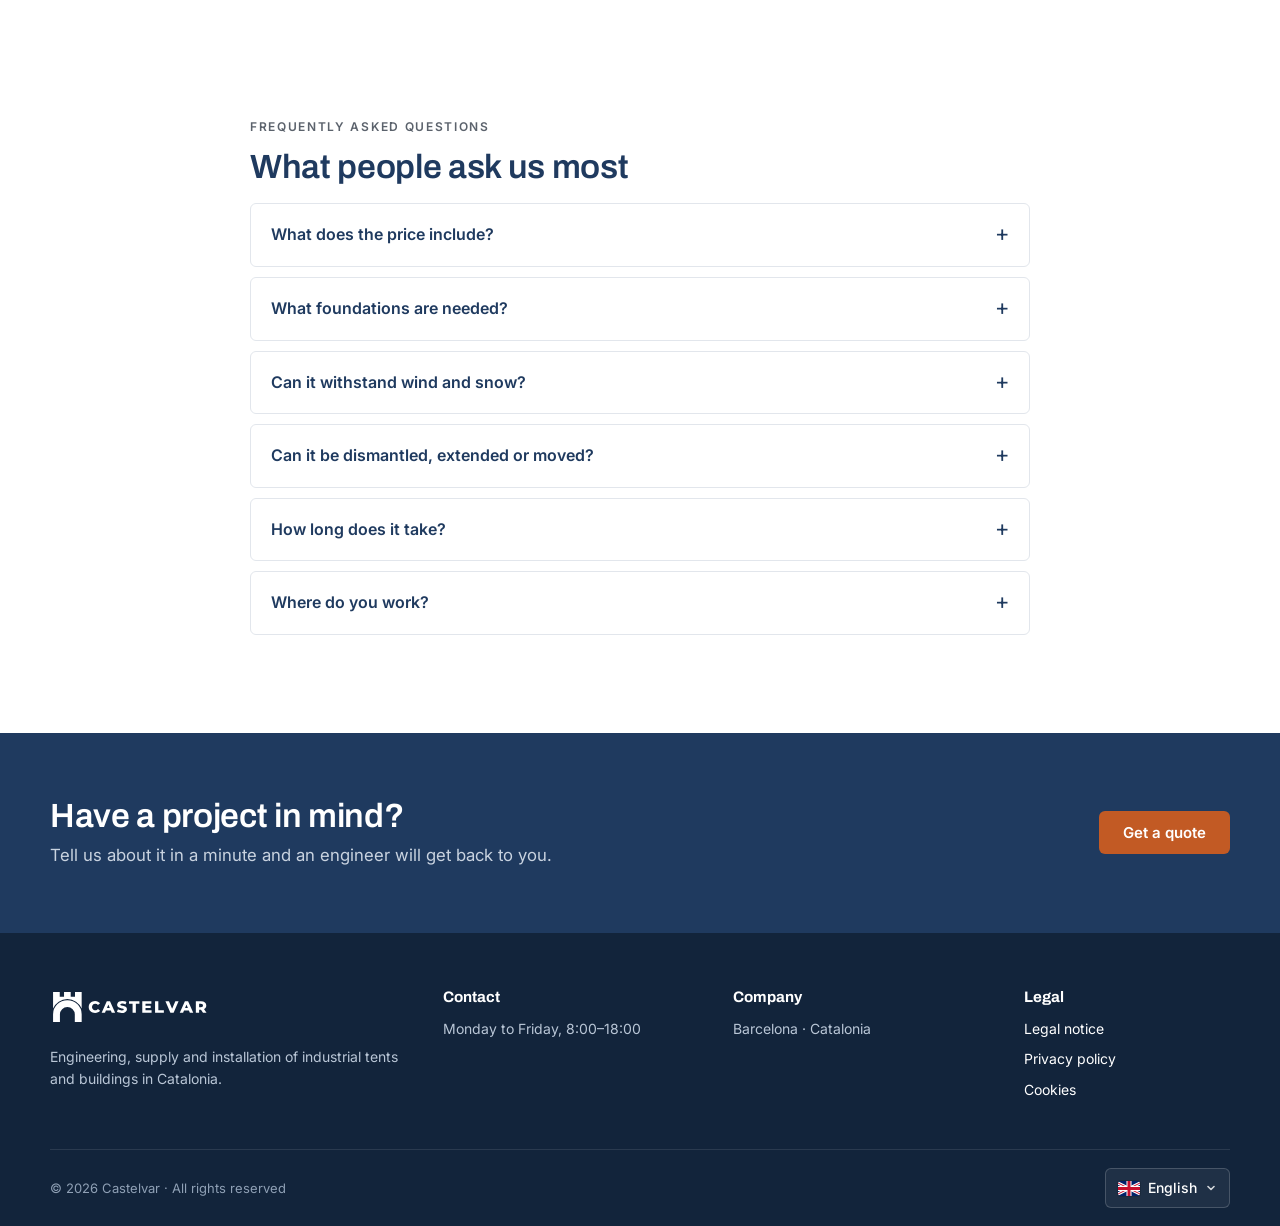
==== commit b2fe7da2: "Web: landing más sobria (iconos SVG, tipografía, colores), medición propia sin cookies con mapa de c" ====
--- a/index.html
+++ b/index.html
@@ -17,7 +17,7 @@
     <link rel="apple-touch-icon" href="assets/apple-touch-icon.png" />
     <link rel="preconnect" href="https://fonts.googleapis.com" />
     <link rel="preconnect" href="https://fonts.gstatic.com" crossorigin />
-    <link href="https://fonts.googleapis.com/css2?family=Montserrat:wght@600;700;800&family=Inter:wght@400;500;600;700&display=swap" rel="stylesheet" />
+    <link href="https://fonts.googleapis.com/css2?family=Archivo:wght@500;600;700&family=Inter:wght@400;500;600&display=swap" rel="stylesheet" />
     <link rel="stylesheet" href="assets/styles.css" />
     <script src="config.js"></script>
   </head>
@@ -32,7 +32,7 @@
       </div>
     </div>
 
-    <header class="site-header">
+    <header class="site-header" id="cabecera">
       <div class="wrap header-inner">
         <a href="#" class="brand" aria-label="Castelvar, inicio" data-i18n-attr="aria-label:a11y.home"><img src="assets/logo.svg" alt="Castelvar" width="168" height="38" /></a>
         <nav class="nav" aria-label="Principal" data-i18n-attr="aria-label:a11y.mainnav">
@@ -89,12 +89,12 @@
               <fieldset class="step" data-step="1">
                 <legend data-i18n="form.s1">1 · ¿Para qué la necesitas?</legend>
                 <div class="choice-grid" role="radiogroup">
-                  <label class="choice"><input type="radio" name="use_case" value="Almacén / logística" /><span data-i18n="uc.storage">📦 Almacén / logística</span></label>
-                  <label class="choice"><input type="radio" name="use_case" value="Industria / taller" /><span data-i18n="uc.industry">🏭 Industria / taller</span></label>
-                  <label class="choice"><input type="radio" name="use_case" value="Agricultura / ganadería" /><span data-i18n="uc.agri">🌾 Agrícola / ganadera</span></label>
-                  <label class="choice"><input type="radio" name="use_case" value="Madera / materiales" /><span data-i18n="uc.wood">🌲 Madera / materiales</span></label>
-                  <label class="choice"><input type="radio" name="use_case" value="Temporal / eventos" /><span data-i18n="uc.temp">⛺ Temporal / eventos</span></label>
-                  <label class="choice"><input type="radio" name="use_case" value="Otro" /><span data-i18n="uc.other">✳️ Otro uso</span></label>
+                  <label class="choice"><input type="radio" name="use_case" value="Almacén / logística" /><span class="choice-box"><svg class="i" viewBox="0 0 24 24" fill="none" stroke="currentColor" stroke-width="1.5" stroke-linecap="round" stroke-linejoin="round" aria-hidden="true"><path d="M8.5 3.5h7v5.5h-7z"/><path d="M4 9h7.5v7.5H4zM12.5 9H20v7.5h-7.5z"/><path d="M3 16.5h18M3 19.5h18M5 16.5v3M12 16.5v3M19 16.5v3"/></svg><span data-i18n="uc.storage">Almacén / logística</span></span></label>
+                  <label class="choice"><input type="radio" name="use_case" value="Industria / taller" /><span class="choice-box"><svg class="i" viewBox="0 0 24 24" fill="none" stroke="currentColor" stroke-width="1.5" stroke-linecap="round" stroke-linejoin="round" aria-hidden="true"><path d="M3 20.5V11l5 3v-3l5 3v-3l5 3V4h3v16.5z"/><path d="M7 17.5h2M11.5 17.5h2M16 17.5h2"/></svg><span data-i18n="uc.industry">Industria / taller</span></span></label>
+                  <label class="choice"><input type="radio" name="use_case" value="Agricultura / ganadería" /><span class="choice-box"><svg class="i" viewBox="0 0 24 24" fill="none" stroke="currentColor" stroke-width="1.5" stroke-linecap="round" stroke-linejoin="round" aria-hidden="true"><path d="M12 21V8.5"/><path d="M12 8.5C10.6 7.4 10.3 5.6 12 3c1.7 2.6 1.4 4.4 0 5.5z"/><path d="M12 12.5c-2.6 0-4-1.5-4-4 2.6 0 4 1.5 4 4zM12 12.5c2.6 0 4-1.5 4-4-2.6 0-4 1.5-4 4z"/><path d="M12 17c-2.6 0-4-1.5-4-4 2.6 0 4 1.5 4 4zM12 17c2.6 0 4-1.5 4-4-2.6 0-4 1.5-4 4z"/></svg><span data-i18n="uc.agri">Agrícola / ganadera</span></span></label>
+                  <label class="choice"><input type="radio" name="use_case" value="Madera / materiales" /><span class="choice-box"><svg class="i" viewBox="0 0 24 24" fill="none" stroke="currentColor" stroke-width="1.5" stroke-linecap="round" stroke-linejoin="round" aria-hidden="true"><circle cx="7.5" cy="16" r="3.75"/><circle cx="16.5" cy="16" r="3.75"/><circle cx="12" cy="8.25" r="3.75"/><circle cx="7.5" cy="16" r="1.2"/><circle cx="16.5" cy="16" r="1.2"/><circle cx="12" cy="8.25" r="1.2"/></svg><span data-i18n="uc.wood">Madera / materiales</span></span></label>
+                  <label class="choice"><input type="radio" name="use_case" value="Temporal / eventos" /><span class="choice-box"><svg class="i" viewBox="0 0 24 24" fill="none" stroke="currentColor" stroke-width="1.5" stroke-linecap="round" stroke-linejoin="round" aria-hidden="true"><path d="M3.5 20 12 6.5 20.5 20"/><path d="M12 6.5 9.5 20M12 6.5 14.5 20"/><path d="M12 6.5V3l3 1.2L12 5.4"/><path d="M2 20h20"/></svg><span data-i18n="uc.temp">Temporal / eventos</span></span></label>
+                  <label class="choice"><input type="radio" name="use_case" value="Otro" /><span class="choice-box"><svg class="i" viewBox="0 0 24 24" fill="none" stroke="currentColor" stroke-width="1.5" stroke-linecap="round" stroke-linejoin="round" aria-hidden="true"><rect x="4" y="4" width="6.5" height="6.5" rx="1"/><rect x="13.5" y="4" width="6.5" height="6.5" rx="1"/><rect x="4" y="13.5" width="6.5" height="6.5" rx="1"/><path d="M16.75 13.75v6M13.75 16.75h6"/></svg><span data-i18n="uc.other">Otro uso</span></span></label>
                 </div>
                 <button type="button" class="btn btn-primary btn-block" data-next data-i18n="btn.continue">Continuar</button>
               </fieldset>
@@ -168,18 +168,18 @@
             </form>
 
             <div class="thanks" id="thanks" hidden tabindex="-1">
-              <div class="thanks-icon" aria-hidden="true">✓</div>
+              <div class="thanks-icon"><svg class="i" viewBox="0 0 24 24" fill="none" stroke="currentColor" stroke-width="1.5" stroke-linecap="round" stroke-linejoin="round" aria-hidden="true"><circle cx="12" cy="12" r="9"/><path d="m8 12.25 2.75 2.75L16 9.75"/></svg></div>
               <h3 data-i18n="thanks.title">¡Solicitud recibida!</h3>
               <p><span data-i18n="thanks.text">Un ingeniero revisará tu caso y te contactará</span> <span id="thanks-time">en 24–48 h laborables</span>.</p>
               <p class="thanks-direct" id="thanks-direct"></p>
             </div>
-            <p class="quote-foot" data-i18n="quote.foot">🔒 Tus datos no se ceden a terceros.</p>
+            <p class="quote-foot"><svg class="i" viewBox="0 0 24 24" fill="none" stroke="currentColor" stroke-width="1.5" stroke-linecap="round" stroke-linejoin="round" aria-hidden="true"><rect x="5" y="10.5" width="14" height="10" rx="2"/><path d="M8 10.5V7.5a4 4 0 0 1 8 0v3"/><path d="M12 14.5v2.5"/></svg><span data-i18n="quote.foot">Tus datos no se ceden a terceros.</span></p>
           </div>
         </div>
       </section>
 
       <!-- Franja de garantías -->
-      <section class="assurances" aria-label="Por qué confiar en nosotros" data-i18n-attr="aria-label:as.aria">
+      <section class="assurances" id="garantias" aria-label="Por qué confiar en nosotros" data-i18n-attr="aria-label:as.aria">
         <div class="wrap assurances-inner">
           <div><strong data-i18n="as.1t">Ingenieros</strong><span data-i18n="as.1s">Proyecto y cálculo propios</span></div>
           <div><strong data-i18n="as.2t">Eurocódigo</strong><span data-i18n="as.2s">Nieve y viento (EN 1991)</span></div>
@@ -210,7 +210,7 @@
               <div class="card-body">
                 <h3 data-i18n="c1.title">Carpas almacén</h3>
                 <p data-i18n="c1.text">Amplía tu capacidad de almacenaje sin obra: palets, stock, zonas de carga y expedición cubiertas.</p>
-                <a href="#presupuesto" class="link" data-usecase="Almacén / logística" data-i18n="link.quote">Pedir presupuesto →</a>
+                <a href="#presupuesto" class="link" data-usecase="Almacén / logística" data-i18n="link.quote">Pedir presupuesto</a>
               </div>
             </article>
             <article class="card">
@@ -228,7 +228,7 @@
               <div class="card-body">
                 <h3 data-i18n="c2.title">Naves industriales</h3>
                 <p data-i18n="c2.text">Producción, talleres y zonas de proceso con puertas enrollables, canalones e iluminación.</p>
-                <a href="#presupuesto" class="link" data-usecase="Industria / taller" data-i18n="link.quote">Pedir presupuesto →</a>
+                <a href="#presupuesto" class="link" data-usecase="Industria / taller" data-i18n="link.quote">Pedir presupuesto</a>
               </div>
             </article>
             <article class="card">
@@ -246,7 +246,7 @@
               <div class="card-body">
                 <h3 data-i18n="c3.title">Carpas agrícolas y ganaderas</h3>
                 <p data-i18n="c3.text">Cobertizos para maquinaria, paja y forraje, y naves ventiladas para ganado.</p>
-                <a href="#presupuesto" class="link" data-usecase="Agricultura / ganadería" data-i18n="link.quote">Pedir presupuesto →</a>
+                <a href="#presupuesto" class="link" data-usecase="Agricultura / ganadería" data-i18n="link.quote">Pedir presupuesto</a>
               </div>
             </article>
           </div>
@@ -278,7 +278,7 @@
               <li><strong data-i18n="gan.3t">Sin pilares interiores</strong><span data-i18n="gan.3s">El arco deja toda la superficie libre para corrales, comederos y paso de maquinaria.</span></li>
               <li><strong data-i18n="gan.4t">Ampliable</strong><span data-i18n="gan.4s">Añade módulos de largo cuando crezca la explotación.</span></li>
             </ul>
-            <a href="#presupuesto" class="btn btn-primary" data-usecase="Agricultura / ganadería" data-i18n="gan.cta">Presupuesto para mi explotación</a>
+            <a href="#presupuesto" class="btn btn-secondary" data-usecase="Agricultura / ganadería" data-i18n="gan.cta">Presupuesto para mi explotación</a>
           </div>
         </div>
       </section>
@@ -320,7 +320,7 @@
               <div><dt data-i18n="dt.5">Extras</dt><dd data-i18n="dd.5">Canalones, iluminación, ventilación</dd></div>
               <div><dt data-i18n="dt.6">Anclaje</dt><dd data-i18n="dd.6">Sobre solera de hormigón o asfalto</dd></div>
             </dl>
-            <a href="#presupuesto" class="btn btn-primary btn-block" data-i18n="tec.cta">Calcular mi carpa</a>
+            <a href="#presupuesto" class="btn btn-secondary btn-block" data-i18n="tec.cta">Calcular mi carpa</a>
           </div>
         </div>
       </section>
@@ -355,7 +355,7 @@
               />
             <figcaption data-i18n="proc.cap">Montaje en obra con nuestro equipo: arcos, correas y lona.</figcaption>
           </figure>
-          <div class="center"><a href="#presupuesto" class="btn btn-primary" data-i18n="proc.cta">Empezar mi solicitud</a></div>
+          <div class="center"><a href="#presupuesto" class="btn btn-secondary" data-i18n="proc.cta">Empezar mi solicitud</a></div>
         </div>
       </section>
 
@@ -413,7 +413,7 @@
       <!-- LICENCIAS -->
       <section class="section" id="permisos">
         <div class="wrap licence">
-          <div class="licence-icon" aria-hidden="true">📋</div>
+          <div class="licence-icon"><svg class="i" viewBox="0 0 24 24" fill="none" stroke="currentColor" stroke-width="1.5" stroke-linecap="round" stroke-linejoin="round" aria-hidden="true"><path d="M14 3H7a2 2 0 0 0-2 2v14a2 2 0 0 0 2 2h10a2 2 0 0 0 2-2V8z"/><path d="M14 3v5h5"/><path d="m8.75 14 2.25 2.25L15.25 12"/></svg></div>
           <div>
             <h2 data-i18n="lic.title">¿Y los permisos?</h2>
             <p data-i18n="lic.text">
@@ -475,7 +475,7 @@
       </section>
 
       <!-- CTA FINAL -->
-      <section class="final-cta">
+      <section class="final-cta" id="contacto">
         <div class="wrap final-inner">
           <div>
             <h2 data-i18n="cta.title">¿Tienes un proyecto en mente?</h2>
@@ -489,7 +489,7 @@
       </section>
     </main>
 
-    <footer class="site-footer">
+    <footer class="site-footer" id="pie">
       <div class="wrap footer-grid">
         <div>
           <img src="assets/logo-blanco.svg" alt="Castelvar" width="160" height="37" />
@@ -508,6 +508,8 @@
           <ul class="footer-list">
             <li><a href="aviso-legal.html" data-i18n="foot.notice">Aviso legal</a></li>
             <li><a href="privacidad.html" data-i18n="foot.privacy">Política de privacidad</a></li>
+            <li><a href="cookies.html" data-i18n="foot.cookies">Cookies</a></li>
+            <li><button type="button" class="link-btn" id="cookie-settings" hidden data-i18n="foot.cookieSettings">Configurar cookies</button></li>
           </ul>
         </div>
       </div>
@@ -526,9 +528,9 @@
     </footer>
 
     <!-- Barra de acciones fija en móvil (aparece al salir del formulario) -->
-    <nav class="mobile-bar" id="mobile-bar" aria-label="Contacto rápido" data-i18n-attr="aria-label:mb.aria" hidden>
-      <a class="mb-btn" id="mb-call" hidden><span aria-hidden="true">📞</span><span data-i18n="mb.call">Llamar</span></a>
-      <a class="mb-btn" id="mb-wa" target="_blank" rel="noopener" hidden><span aria-hidden="true">💬</span>WhatsApp</a>
+    <nav class="mobile-bar" id="mobile-bar" data-zone="barra-movil" aria-label="Contacto rápido" data-i18n-attr="aria-label:mb.aria" hidden>
+      <a class="mb-btn" id="mb-call" hidden><svg class="i" viewBox="0 0 24 24" fill="none" stroke="currentColor" stroke-width="1.5" stroke-linecap="round" stroke-linejoin="round" aria-hidden="true"><path d="M5.5 3.5h3l1.5 4-2 1.25a10.5 10.5 0 0 0 7.25 7.25L16.5 14l4 1.5v3a2 2 0 0 1-2 2C10.5 20.5 3.5 13.5 3.5 5.5a2 2 0 0 1 2-2z"/></svg><span data-i18n="mb.call">Llamar</span></a>
+      <a class="mb-btn" id="mb-wa" target="_blank" rel="noopener" hidden><svg class="i" viewBox="0 0 24 24" fill="none" stroke="currentColor" stroke-width="1.5" stroke-linecap="round" stroke-linejoin="round" aria-hidden="true"><path d="M20.5 11.5c0 4.4-3.8 8-8.5 8a9 9 0 0 1-3.9-.9L3.5 20l1.3-3.8A7.6 7.6 0 0 1 3.5 11.5c0-4.4 3.8-8 8.5-8s8.5 3.6 8.5 8z"/></svg>WhatsApp</a>
       <a class="mb-primary" href="#presupuesto" data-i18n="cta.quote">Pedir presupuesto</a>
     </nav>
 
@@ -538,5 +540,6 @@
 
     <script src="assets/i18n.js"></script>
     <script src="assets/app.js"></script>
+    <script src="assets/medir.js"></script>
   </body>
 </html>
--- a/assets/styles.css
+++ b/assets/styles.css
@@ -9,12 +9,13 @@
   --line: #e2e6ec;
   --bg: #ffffff;
   --bg-alt: #f5f7fa;
-  --accent: #d9662b;
-  --accent-700: #bd5622;
+  --accent: #c25a24;
+  --accent-700: #a64b1c;
   --ok: #18794e;
-  --radius: 16px;
+  --radius: 8px;
   --shadow-sm: 0 1px 2px rgb(16 24 40 / 6%);
-  --shadow: 0 2px 6px rgb(16 24 40 / 6%), 0 18px 40px rgb(16 24 40 / 10%);
+  --shadow: 0 1px 2px rgb(16 24 40 / 5%), 0 10px 28px rgb(16 24 40 / 8%);
+  --display: Archivo, "Helvetica Neue", Arial, system-ui, sans-serif;
 }
 * {
   box-sizing: border-box;
@@ -42,28 +43,29 @@
 h2,
 h3,
 h4 {
-  font-family: Montserrat, Inter, system-ui, sans-serif;
-  color: var(--blue);
-  line-height: 1.18;
+  font-family: var(--display);
+  color: var(--blue);
+  line-height: 1.15;
+  text-wrap: balance;
   margin: 0 0 0.5em;
 }
 h1 {
-  font-size: clamp(2.1rem, 4.4vw, 3.4rem);
-  font-weight: 800;
-  letter-spacing: -0.02em;
+  font-size: clamp(2rem, 4vw, 3.05rem);
+  font-weight: 600;
+  letter-spacing: -0.015em;
   color: #fff;
 }
 h1 span {
-  color: #ffb489;
+  color: #e9c3a6;
 }
 h2 {
-  font-size: clamp(1.6rem, 3vw, 2.25rem);
-  font-weight: 800;
+  font-size: clamp(1.55rem, 2.7vw, 2.1rem);
+  font-weight: 600;
   letter-spacing: -0.01em;
 }
 h3 {
-  font-size: 1.12rem;
-  font-weight: 700;
+  font-size: 1.1rem;
+  font-weight: 600;
 }
 p {
   margin: 0 0 1em;
@@ -94,7 +96,7 @@
   padding: 8px 12px;
 }
 :focus-visible {
-  outline: 3px solid rgb(217 102 43 / 55%);
+  outline: 2px solid var(--blue);
   outline-offset: 2px;
 }
 
@@ -105,9 +107,9 @@
   justify-content: center;
   gap: 8px;
   border: 0;
-  border-radius: 10px;
+  border-radius: 6px;
   padding: 14px 24px;
-  font: 700 15px/1 Inter, system-ui, sans-serif;
+  font: 600 15px/1 Inter, system-ui, sans-serif;
   text-decoration: none;
   cursor: pointer;
   transition:
@@ -121,10 +123,18 @@
 .btn-primary {
   background: var(--accent);
   color: #fff;
-  box-shadow: 0 6px 16px rgb(217 102 43 / 28%);
 }
 .btn-primary:hover {
   background: var(--accent-700);
+}
+.btn-secondary {
+  background: transparent;
+  color: var(--blue);
+  box-shadow: inset 0 0 0 1.5px var(--blue);
+}
+.btn-secondary:hover {
+  background: var(--blue);
+  color: #fff;
 }
 .btn-ghost {
   background: #fff;
@@ -168,9 +178,17 @@
   gap: 18px;
 }
 .topbar a {
+  display: inline-flex;
+  align-items: center;
+  gap: 6px;
   color: #fff;
   text-decoration: none;
   font-weight: 500;
+}
+.topbar .i {
+  width: 15px;
+  height: 15px;
+  opacity: 0.85;
 }
 .topbar a:hover {
   text-decoration: underline;
@@ -208,7 +226,9 @@
   font-size: 15px;
 }
 .nav a:hover {
-  color: var(--accent);
+  color: var(--blue);
+  text-decoration: underline;
+  text-underline-offset: 6px;
 }
 .header-phone {
   font-weight: 700;
@@ -221,9 +241,9 @@
 .hero {
   position: relative;
   overflow: hidden;
-  background: radial-gradient(1200px 500px at 15% -10%, #2c5180 0%, transparent 60%), linear-gradient(160deg, var(--blue) 0%, var(--blue-900) 100%);
+  background: var(--blue-900);
   color: #dfe6ef;
-  padding: 72px 0 88px;
+  padding: 80px 0 88px;
 }
 .hero-bg {
   position: absolute;
@@ -238,13 +258,13 @@
 .hero-bg:not(.has-photo) {
   /* Foto de portada con velo azul para que el texto se lea */
   opacity: 1;
-  background-image: linear-gradient(90deg, rgba(16, 33, 56, 0.95) 0%, rgba(16, 33, 56, 0.8) 42%, rgba(16, 33, 56, 0.35) 100%),
+  background-image: linear-gradient(90deg, rgba(13, 22, 34, 0.9) 0%, rgba(13, 22, 34, 0.72) 45%, rgba(13, 22, 34, 0.25) 100%),
     url("../img/hero-carpa-1376.webp");
   background-position: center, 85% 30%;
 }
 @media (max-width: 960px) {
   .hero-bg:not(.has-photo) {
-    background-image: linear-gradient(180deg, rgba(16, 33, 56, 0.9) 0%, rgba(16, 33, 56, 0.86) 100%), url("../img/hero-carpa-800.webp");
+    background-image: linear-gradient(180deg, rgba(13, 22, 34, 0.86) 0%, rgba(13, 22, 34, 0.82) 100%), url("../img/hero-carpa-800.webp");
   }
 }
 .hero-inner {
@@ -257,16 +277,16 @@
 .eyebrow,
 .kicker {
   text-transform: uppercase;
-  letter-spacing: 0.1em;
-  font-size: 12.5px;
-  font-weight: 700;
+  letter-spacing: 0.14em;
+  font-size: 12px;
+  font-weight: 600;
   margin: 0 0 12px;
 }
 .eyebrow {
-  color: #ffb489;
+  color: #c9d3e0;
 }
 .kicker {
-  color: var(--accent);
+  color: var(--muted);
 }
 .lead {
   font-size: 1.15rem;
@@ -293,8 +313,7 @@
   width: 20px;
   height: 20px;
   margin-top: 2px;
-  border-radius: 50%;
-  background: var(--accent) url("data:image/svg+xml,%3Csvg xmlns='http://www.w3.org/2000/svg' viewBox='0 0 20 20'%3E%3Cpath d='M5 10.5l3 3 7-7' fill='none' stroke='white' stroke-width='2.4' stroke-linecap='round' stroke-linejoin='round'/%3E%3C/svg%3E") center/14px no-repeat;
+  background: url("data:image/svg+xml,%3Csvg xmlns='http://www.w3.org/2000/svg' viewBox='0 0 24 24'%3E%3Cpath d='m5 12.5 4.5 4.5L19 7.5' fill='none' stroke='%23e9c3a6' stroke-width='1.8' stroke-linecap='round' stroke-linejoin='round'/%3E%3C/svg%3E") center/18px no-repeat;
 }
 /* Ventajas rápidas: solo en móvil (sustituyen a la frase de entrada) */
 .hero-quick,
@@ -311,7 +330,7 @@
 }
 .hero-trust div strong {
   display: block;
-  font: 800 1.6rem Montserrat, sans-serif;
+  font: 600 1.6rem var(--display);
   color: #fff;
 }
 .hero-trust div span {
@@ -323,8 +342,8 @@
 .quote-card {
   background: #fff;
   color: var(--ink);
-  border-radius: 20px;
-  box-shadow: 0 30px 70px rgb(0 0 0 / 30%);
+  border-radius: 10px;
+  box-shadow: 0 24px 60px rgb(0 0 0 / 28%);
   padding: 28px;
 }
 .quote-head h2 {
@@ -337,9 +356,9 @@
   margin: 0 0 16px;
 }
 .progress {
-  height: 6px;
+  height: 3px;
   background: var(--blue-50);
-  border-radius: 99px;
+  border-radius: 2px;
   overflow: hidden;
   margin-bottom: 20px;
 }
@@ -347,8 +366,8 @@
   display: block;
   height: 100%;
   width: 33%;
-  background: var(--accent);
-  border-radius: 99px;
+  background: var(--blue);
+  border-radius: 2px;
   transition: width 0.3s;
 }
 .step {
@@ -357,7 +376,7 @@
   margin: 0;
 }
 .step legend {
-  font: 700 1rem Montserrat, sans-serif;
+  font: 600 1rem var(--display);
   color: var(--blue);
   margin-bottom: 14px;
   padding: 0;
@@ -378,31 +397,39 @@
   position: absolute;
   opacity: 0;
 }
-.choice span {
+.choice-box {
   display: flex;
   align-items: center;
+  gap: 10px;
   flex: 1;
   padding: 13px 12px;
-  border: 1.5px solid var(--line);
-  border-radius: 12px;
+  border: 1px solid #d4dae3;
+  border-radius: 6px;
   font-size: 14.5px;
-  font-weight: 600;
+  font-weight: 500;
   cursor: pointer;
   transition:
     border-color 0.15s,
     background 0.15s;
 }
-.choice span:hover {
+.choice-box .i {
+  width: 20px;
+  height: 20px;
+  flex: none;
+  color: var(--blue);
+}
+.choice-box:hover {
   border-color: var(--blue-100);
   background: var(--bg-alt);
 }
-.choice input:checked + span {
-  border-color: var(--accent);
-  background: #fff4ee;
-  color: var(--blue);
-}
-.choice input:focus-visible + span {
-  outline: 3px solid rgb(217 102 43 / 45%);
+.choice input:checked + .choice-box {
+  border-color: var(--blue);
+  background: var(--blue-50);
+  color: var(--blue);
+  box-shadow: inset 0 0 0 1px var(--blue);
+}
+.choice input:focus-visible + .choice-box {
+  outline: 2px solid var(--blue);
   outline-offset: 2px;
 }
 .grid-2 {
@@ -430,8 +457,8 @@
   font-weight: 400;
   color: var(--ink);
   background: #fff;
-  border: 1.5px solid #d4dae3;
-  border-radius: 10px;
+  border: 1px solid #c9d1dc;
+  border-radius: 6px;
   padding: 11px 12px;
   width: 100%;
 }
@@ -461,7 +488,7 @@
   border: 1px solid var(--line);
   background: var(--bg-alt);
   color: var(--blue);
-  border-radius: 99px;
+  border-radius: 4px;
   padding: 5px 11px;
   cursor: pointer;
 }
@@ -480,7 +507,7 @@
   height: 18px;
   margin-top: 2px;
   flex: none;
-  accent-color: var(--accent);
+  accent-color: var(--blue);
 }
 .step-nav {
   display: grid;
@@ -507,7 +534,15 @@
   margin: 14px 0 0;
   font-size: 12.5px;
   color: var(--muted);
-  text-align: center;
+  display: flex;
+  align-items: center;
+  justify-content: center;
+  gap: 6px;
+}
+.quote-foot .i {
+  width: 14px;
+  height: 14px;
+  flex: none;
 }
 .thanks {
   text-align: center;
@@ -517,13 +552,14 @@
   width: 56px;
   height: 56px;
   margin: 0 auto 12px;
-  border-radius: 50%;
-  background: #e7f5ee;
   color: var(--ok);
   display: grid;
   place-items: center;
-  font-size: 28px;
-  font-weight: 700;
+}
+.thanks-icon .i {
+  width: 52px;
+  height: 52px;
+  stroke-width: 1.25;
 }
 .thanks p {
   color: var(--muted);
@@ -547,7 +583,7 @@
 }
 .assurances strong {
   display: block;
-  font: 800 1.05rem Montserrat, sans-serif;
+  font: 600 1.05rem var(--display);
   color: var(--blue);
 }
 .assurances span {
@@ -578,16 +614,12 @@
   border: 1px solid var(--line);
   border-radius: var(--radius);
   overflow: hidden;
-  box-shadow: var(--shadow-sm);
-  transition:
-    box-shadow 0.2s,
-    transform 0.2s;
+  transition: border-color 0.2s;
   display: flex;
   flex-direction: column;
 }
 .card:hover {
-  box-shadow: var(--shadow);
-  transform: translateY(-3px);
+  border-color: #c9d1dc;
 }
 .card-media {
   aspect-ratio: 16 / 9;
@@ -613,7 +645,6 @@
   aspect-ratio: 16 / 9;
   object-fit: cover;
   border-radius: var(--radius);
-  box-shadow: 0 18px 40px rgba(15, 30, 50, 0.16);
 }
 .showcase .tech-list {
   margin-bottom: 28px;
@@ -659,7 +690,6 @@
   border-radius: var(--radius);
   overflow: hidden;
   aspect-ratio: 1376 / 768;
-  box-shadow: 0 18px 40px rgba(15, 30, 50, 0.16);
   user-select: none;
 }
 .compare img {
@@ -677,28 +707,21 @@
   top: 0;
   bottom: 0;
   left: var(--pos);
-  width: 3px;
-  margin-left: -1.5px;
+  width: 2px;
+  margin-left: -1px;
   background: #fff;
-  box-shadow: 0 0 8px rgba(0, 0, 0, 0.35);
   pointer-events: none;
 }
 .compare-handle::after {
-  content: "‹ ›";
+  content: "";
   position: absolute;
   top: 50%;
   left: 50%;
-  width: 44px;
-  height: 44px;
+  width: 40px;
+  height: 40px;
   transform: translate(-50%, -50%);
   border-radius: 50%;
-  background: #fff;
-  color: var(--blue);
-  font-size: 22px;
-  font-weight: 700;
-  display: grid;
-  place-items: center;
-  box-shadow: 0 4px 14px rgba(0, 0, 0, 0.25);
+  background: #fff url("data:image/svg+xml,%3Csvg xmlns='http://www.w3.org/2000/svg' viewBox='0 0 24 24'%3E%3Cpath d='m9 7-5 5 5 5M15 7l5 5-5 5' fill='none' stroke='%231f3a5f' stroke-width='1.5' stroke-linecap='round' stroke-linejoin='round'/%3E%3C/svg%3E") center/22px no-repeat;
 }
 .compare-range {
   position: absolute;
@@ -716,9 +739,9 @@
 .compare-tag {
   position: absolute;
   top: 14px;
-  padding: 4px 10px;
-  border-radius: 999px;
-  background: rgba(16, 33, 56, 0.75);
+  padding: 5px 9px;
+  border-radius: 4px;
+  background: rgba(13, 22, 34, 0.72);
   color: #fff;
   font-size: 13px;
   font-weight: 600;
@@ -764,12 +787,14 @@
   flex: 1;
 }
 .link {
-  font-weight: 700;
-  color: var(--accent);
-  text-decoration: none;
+  font-weight: 600;
+  color: var(--blue);
+  text-decoration: underline;
+  text-decoration-color: rgb(31 58 95 / 30%);
+  text-underline-offset: 4px;
 }
 .link:hover {
-  text-decoration: underline;
+  text-decoration-color: currentColor;
 }
 .also {
   margin-top: 24px;
@@ -797,7 +822,7 @@
 }
 .tech-list li {
   padding-left: 18px;
-  border-left: 3px solid var(--accent);
+  border-left: 1px solid #c9d1dc;
 }
 .tech-list strong {
   display: block;
@@ -811,7 +836,6 @@
   border: 1px solid var(--line);
   border-radius: var(--radius);
   padding: 26px;
-  box-shadow: var(--shadow);
 }
 .spec-card dl {
   margin: 0 0 20px;
@@ -846,7 +870,7 @@
 }
 .stats strong {
   display: block;
-  font: 800 2.4rem Montserrat, sans-serif;
+  font: 600 2.4rem var(--display);
   color: #fff;
 }
 .stats span {
@@ -870,8 +894,8 @@
   top: 22px;
   left: 22px;
   right: 22px;
-  height: 2px;
-  background: var(--blue-100);
+  height: 1px;
+  background: #c9d1dc;
 }
 .steps li {
   counter-increment: s;
@@ -883,15 +907,15 @@
   position: absolute;
   top: 0;
   left: 0;
-  width: 46px;
-  height: 46px;
+  width: 44px;
+  height: 44px;
   border-radius: 50%;
-  background: var(--blue);
-  color: #fff;
+  background: var(--bg-alt);
+  border: 1px solid var(--blue);
+  color: var(--blue);
   display: grid;
   place-items: center;
-  font: 800 1.05rem Montserrat, sans-serif;
-  box-shadow: 0 0 0 6px #fff;
+  font: 600 1rem var(--display);
 }
 .steps strong {
   display: block;
@@ -912,7 +936,6 @@
   border: 1px solid var(--line);
   border-radius: var(--radius);
   padding: 32px;
-  box-shadow: var(--shadow-sm);
 }
 .licence h2 {
   font-size: 1.5rem;
@@ -923,8 +946,18 @@
   max-width: 52em;
 }
 .licence-icon {
-  font-size: 34px;
-  line-height: 1;
+  flex: none;
+  width: 52px;
+  height: 52px;
+  border: 1px solid var(--line);
+  border-radius: 6px;
+  display: grid;
+  place-items: center;
+  color: var(--blue);
+}
+.licence-icon .i {
+  width: 26px;
+  height: 26px;
 }
 
 /* Obras y opiniones */
@@ -984,14 +1017,14 @@
 details {
   background: #fff;
   border: 1px solid var(--line);
-  border-radius: 12px;
+  border-radius: 6px;
   padding: 0 20px;
-  margin-bottom: 12px;
+  margin-bottom: 10px;
 }
 summary {
   cursor: pointer;
   padding: 18px 0;
-  font-weight: 700;
+  font-weight: 600;
   color: var(--blue);
   list-style: none;
 }
@@ -1004,7 +1037,7 @@
   font-weight: 400;
   font-size: 1.4em;
   line-height: 1;
-  color: var(--accent);
+  color: var(--blue);
 }
 details[open] summary::after {
   content: "–";
@@ -1016,9 +1049,9 @@
 
 /* CTA final */
 .final-cta {
-  background: linear-gradient(120deg, var(--accent) 0%, #c4541f 100%);
+  background: var(--blue);
   color: #fff;
-  padding: 56px 0;
+  padding: 64px 0;
 }
 .final-inner {
   display: flex;
@@ -1033,7 +1066,7 @@
 }
 .final-cta p {
   margin: 0;
-  color: #ffe6d9;
+  color: #c9d3e0;
   font-size: 1.05rem;
 }
 .final-actions {
@@ -1041,12 +1074,10 @@
   gap: 12px;
   flex-wrap: wrap;
 }
-.final-cta .btn-primary {
-  background: var(--blue);
-  box-shadow: none;
-}
-.final-cta .btn-primary:hover {
-  background: var(--blue-800);
+.final-cta .btn-light {
+  background: transparent;
+  color: #fff;
+  box-shadow: inset 0 0 0 1.5px rgb(255 255 255 / 55%);
 }
 
 /* Pie */
@@ -1108,7 +1139,7 @@
   min-height: 40px;
   padding: 0 12px;
   border: 1px solid rgb(255 255 255 / 18%);
-  border-radius: 10px;
+  border-radius: 6px;
   background: rgb(255 255 255 / 6%);
   color: #fff;
   font: 500 14px/1 Inter, system-ui, sans-serif;
@@ -1274,7 +1305,7 @@
     bottom: 22px;
     left: 22px;
     right: auto;
-    width: 2px;
+    width: 1px;
     height: auto;
   }
   .steps li {
@@ -1407,12 +1438,12 @@
     align-items: center;
     gap: 7px;
     padding: 7px 12px 7px 8px;
-    border-radius: 999px;
-    background: rgb(255 255 255 / 10%);
-    border: 1px solid rgb(255 255 255 / 18%);
+    border-radius: 4px;
+    background: rgb(255 255 255 / 8%);
+    border: 1px solid rgb(255 255 255 / 16%);
     color: #fff;
     font-size: 14px;
-    font-weight: 600;
+    font-weight: 500;
     line-height: 1.2;
   }
   /* La nota del asterisco va al final de la sección, debajo del formulario y las ventajas */
@@ -1430,10 +1461,9 @@
   .hero-quick li::before {
     content: "";
     flex: none;
-    width: 18px;
-    height: 18px;
-    border-radius: 50%;
-    background: var(--accent) url("data:image/svg+xml,%3Csvg xmlns='http://www.w3.org/2000/svg' viewBox='0 0 20 20'%3E%3Cpath d='M5 10.5l3 3 7-7' fill='none' stroke='white' stroke-width='2.6' stroke-linecap='round' stroke-linejoin='round'/%3E%3C/svg%3E") center/12px no-repeat;
+    width: 16px;
+    height: 16px;
+    background: url("data:image/svg+xml,%3Csvg xmlns='http://www.w3.org/2000/svg' viewBox='0 0 24 24'%3E%3Cpath d='m5 12.5 4.5 4.5L19 7.5' fill='none' stroke='%23e9c3a6' stroke-width='1.8' stroke-linecap='round' stroke-linejoin='round'/%3E%3C/svg%3E") center/16px no-repeat;
   }
   .quote-card {
     order: 4;
@@ -1462,7 +1492,7 @@
     gap: 8px;
     margin-bottom: 14px;
   }
-  .choice span {
+  .choice-box {
     padding: 12px 10px;
     font-size: 14px;
     min-height: 56px;
@@ -1635,9 +1665,9 @@
     align-items: center;
     justify-content: center;
     min-height: 48px;
-    border-radius: 12px;
+    border-radius: 6px;
     text-decoration: none;
-    font: 700 12.5px/1.2 Inter, sans-serif;
+    font: 600 12.5px/1.2 Inter, sans-serif;
   }
   .mb-btn {
     flex: 0 0 74px;
@@ -1645,9 +1675,6 @@
     background: var(--bg-alt);
     gap: 2px;
   }
-  .mb-btn span {
-    font-size: 17px;
-  }
   .mb-primary {
     flex: 1;
     background: var(--accent);
@@ -1666,3 +1693,166 @@
     scroll-behavior: auto !important;
   }
 }
+
+/* ===================== Iconos de línea (assets/icons) ===================== */
+.i {
+  display: inline-block;
+  vertical-align: middle;
+  flex: none;
+}
+.mb-btn .i {
+  width: 20px;
+  height: 20px;
+}
+.link-btn {
+  padding: 0;
+  border: 0;
+  background: none;
+  color: #fff;
+  font: inherit;
+  cursor: pointer;
+  text-align: left;
+}
+.link-btn:hover {
+  text-decoration: underline;
+}
+
+/* ===================== Aviso de cookies (assets/medir.js) ===================== */
+.ck {
+  position: fixed;
+  left: 0;
+  right: 0;
+  bottom: 0;
+  z-index: 90;
+  background: #fff;
+  color: var(--ink);
+  border-top: 1px solid var(--line);
+  box-shadow: 0 -10px 30px rgb(16 24 40 / 10%);
+  padding: 20px 0 calc(20px + env(safe-area-inset-bottom));
+}
+.ck-inner {
+  display: grid;
+  grid-template-columns: minmax(0, 1fr) auto;
+  gap: 16px 32px;
+  align-items: center;
+}
+.ck-title {
+  font: 600 1rem var(--display);
+  color: var(--blue);
+  margin: 0 0 4px;
+}
+.ck-text {
+  margin: 0;
+  font-size: 14px;
+  color: var(--muted);
+  max-width: 62em;
+}
+.ck-text a {
+  color: var(--blue);
+}
+.ck-options {
+  grid-column: 1 / -1;
+  display: grid;
+  gap: 10px;
+}
+.ck-opt {
+  display: grid;
+  grid-template-columns: 20px minmax(0, 1fr) auto;
+  gap: 12px;
+  align-items: start;
+  padding: 12px 14px;
+  border: 1px solid var(--line);
+  border-radius: 6px;
+  font-size: 14px;
+  cursor: pointer;
+}
+.ck-opt input {
+  width: 18px;
+  height: 18px;
+  margin: 2px 0 0;
+  accent-color: var(--blue);
+}
+.ck-opt strong {
+  display: block;
+  color: var(--blue);
+  font-weight: 600;
+}
+.ck-opt small {
+  display: block;
+  color: var(--muted);
+  font-size: 13px;
+}
+.ck-opt em {
+  font-style: normal;
+  font-size: 12.5px;
+  color: var(--muted);
+}
+.ck-actions {
+  display: flex;
+  flex-wrap: wrap;
+  align-items: center;
+  gap: 10px;
+}
+.ck-options:not([hidden]) ~ .ck-actions {
+  grid-column: 1 / -1;
+  justify-content: flex-end;
+}
+/* «Aceptar» y «Rechazar» con el mismo peso */
+.ck-btn {
+  min-width: 150px;
+  padding: 12px 18px;
+  font-size: 14px;
+  background: var(--blue);
+  color: #fff;
+}
+.ck-btn:hover {
+  background: var(--blue-800);
+}
+.ck-link {
+  border: 0;
+  background: none;
+  padding: 8px 4px;
+  font: 600 14px Inter, system-ui, sans-serif;
+  color: var(--blue);
+  text-decoration: underline;
+  text-underline-offset: 4px;
+  cursor: pointer;
+}
+body.has-ck .mobile-bar,
+body.has-ck .wa-float {
+  display: none !important;
+}
+@media (max-width: 760px) {
+  .ck-inner {
+    grid-template-columns: 1fr;
+  }
+  .ck-actions {
+    justify-content: stretch;
+  }
+  .ck-btn {
+    flex: 1 1 40%;
+    min-width: 0;
+  }
+  .ck-link {
+    flex-basis: 100%;
+  }
+  .ck-opt {
+    grid-template-columns: 20px minmax(0, 1fr);
+  }
+  .ck-opt em {
+    grid-column: 2;
+  }
+}
+
+/* ===================== Mapa de calor (la web dentro de la app) ===================== */
+.mapa .mobile-bar,
+.mapa .wa-float,
+.mapa .ck {
+  display: none !important;
+}
+.mapa .site-header {
+  position: relative;
+}
+.mapa body {
+  position: relative;
+}
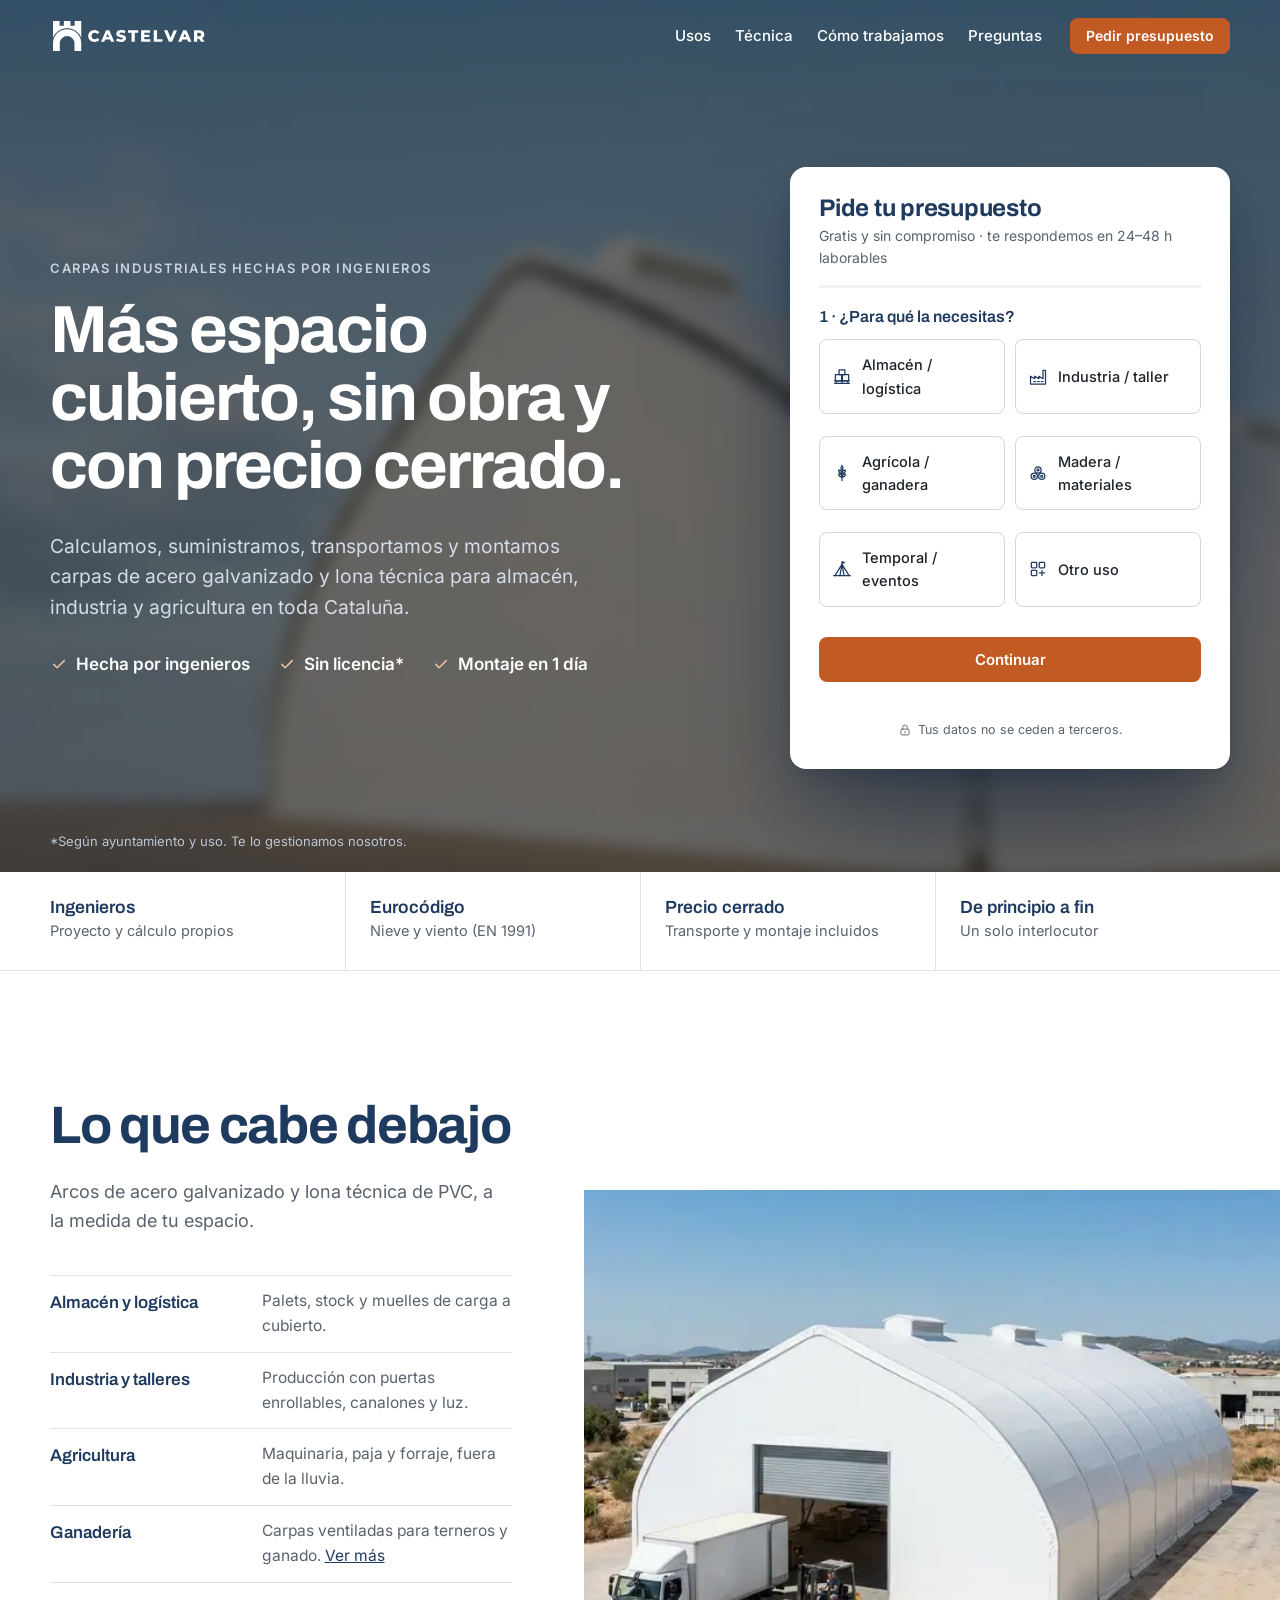
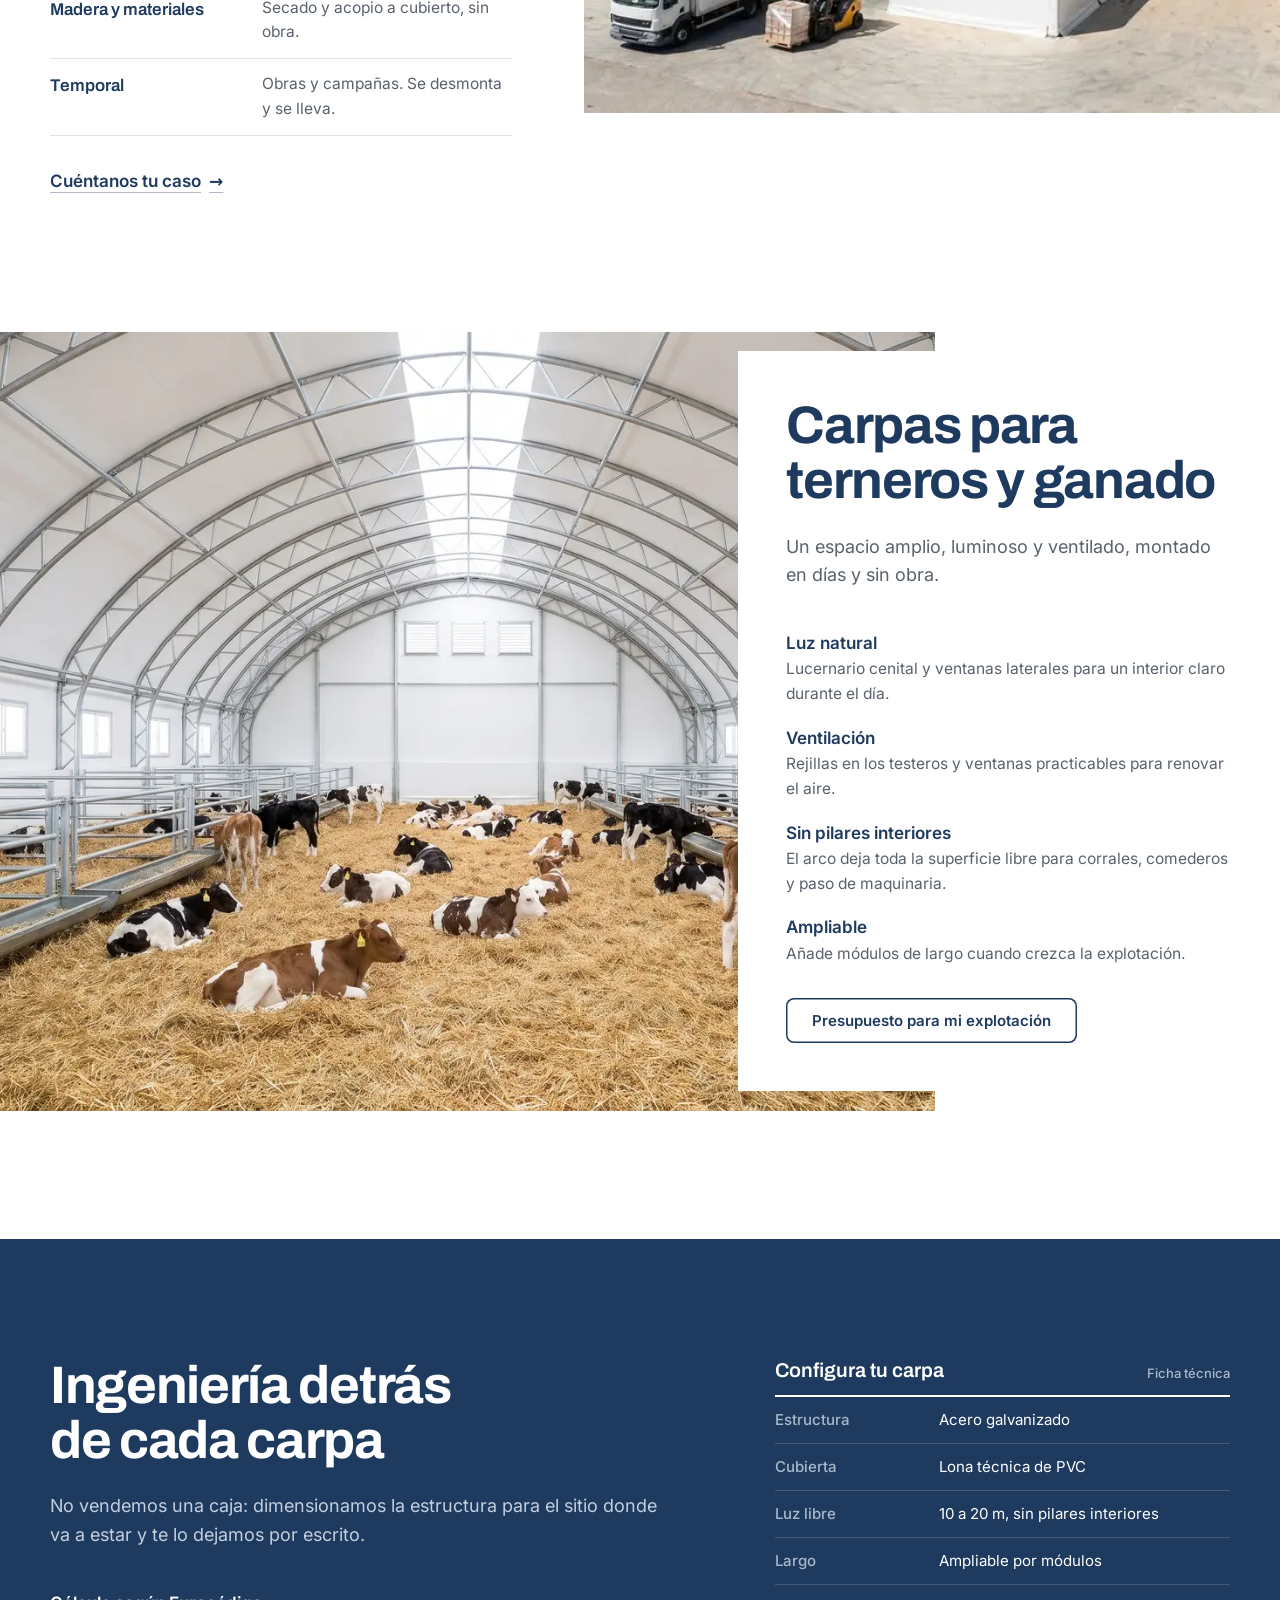
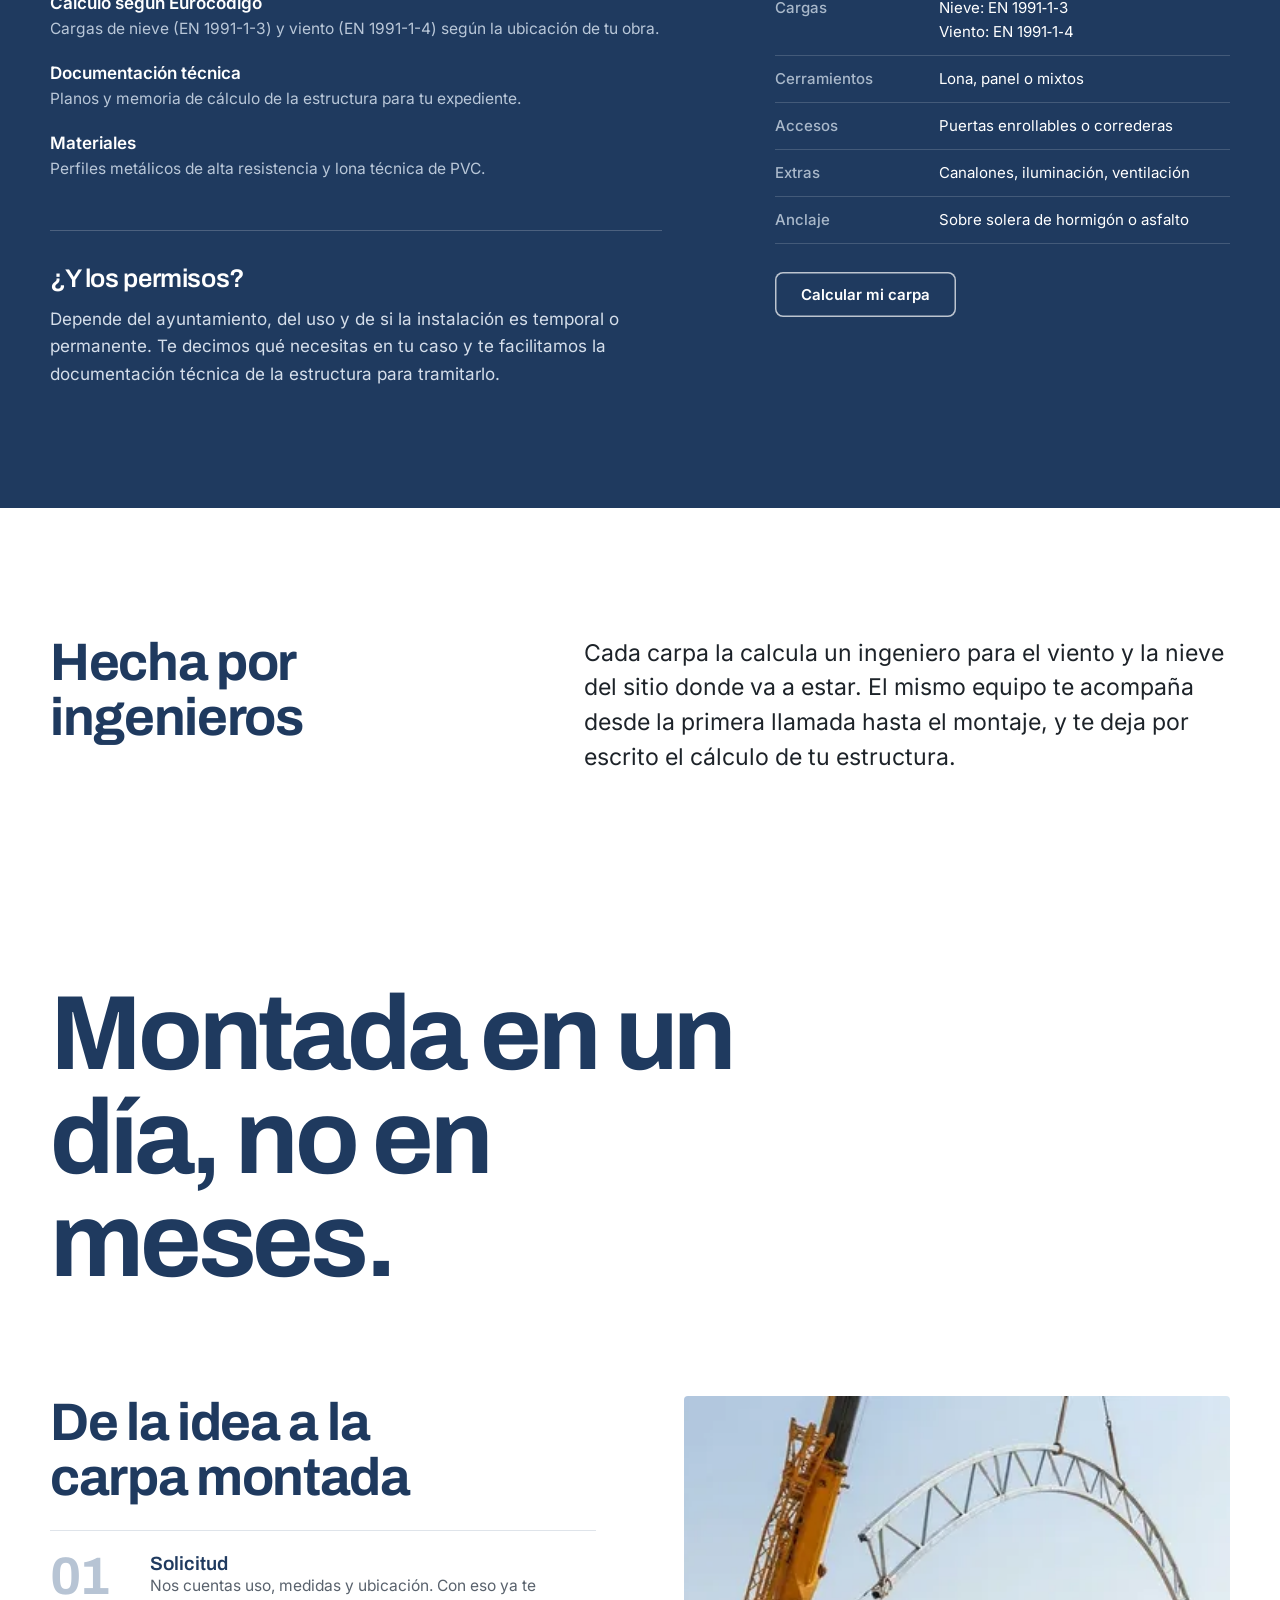
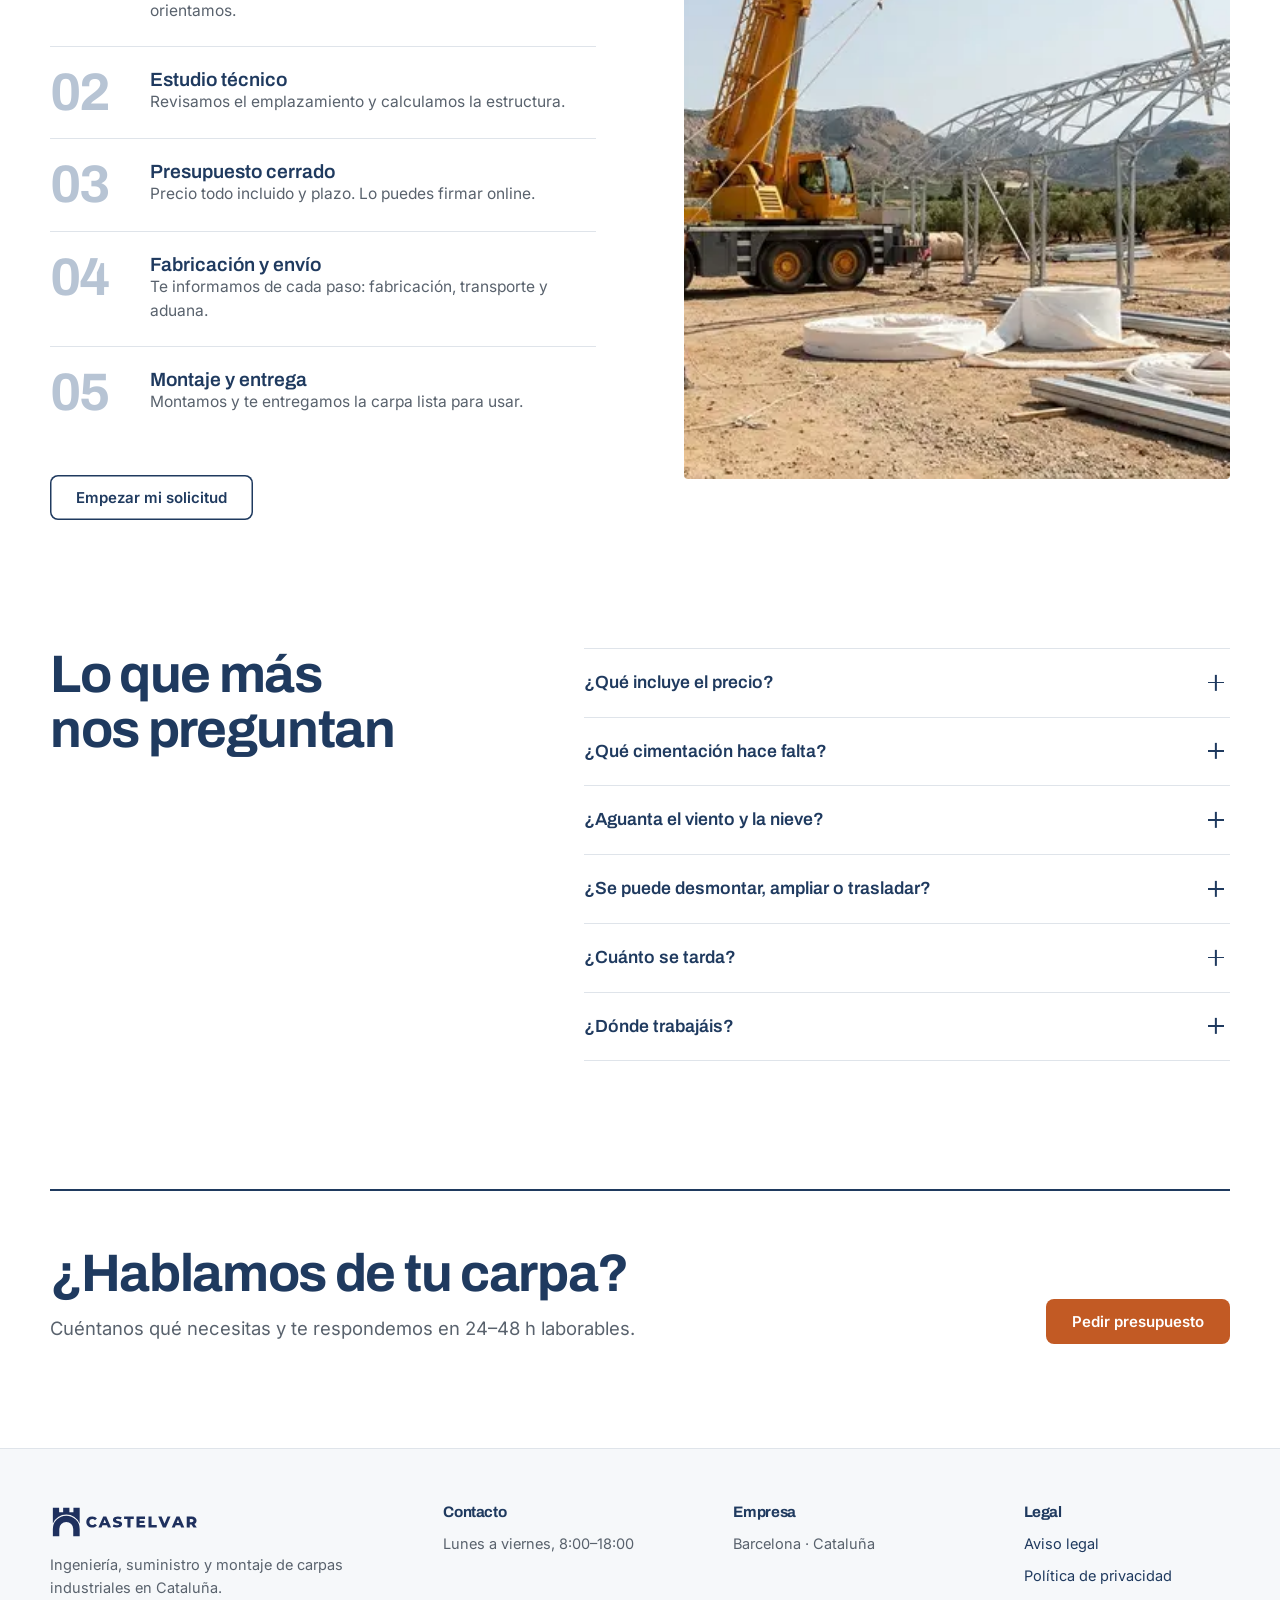
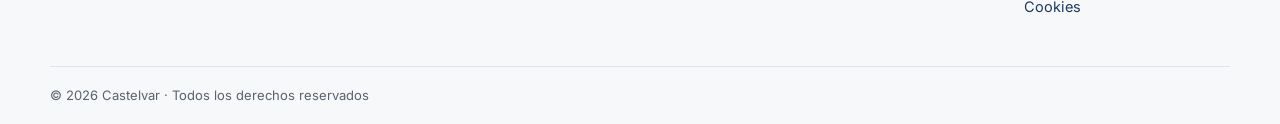
==== commit d1eda88e: "Landing: la nueva home pasa a ser la principal y la anterior se guarda - index.html = la antigua /pr" ====
--- a/index.html
+++ b/index.html
@@ -3,165 +3,169 @@
   <head>
     <meta charset="utf-8" />
     <meta name="viewport" content="width=device-width, initial-scale=1" />
-    <title data-i18n="meta.title">Castelvar · Carpas y naves industriales, nos encargamos de todo</title>
+    <title>Castelvar · Carpas industriales, nos encargamos de todo</title>
     <meta
       name="description"
-      data-i18n-attr="content:meta.desc"
-      content="Carpas de aluminio y naves textiles para almacén, industria y agricultura. Ingenieros, cálculo según Eurocódigo, transporte y montaje con precio cerrado. Pide presupuesto sin compromiso."
+      content="Carpas de acero galvanizado y lona técnica para almacén, industria y agricultura. Ingenieros, cálculo según Eurocódigo, transporte y montaje con precio cerrado."
     />
     <meta name="theme-color" content="#1F3A5F" />
-    <meta property="og:title" data-i18n-attr="content:meta.title" content="Castelvar · Carpas y naves industriales, nos encargamos de todo" />
-    <meta property="og:description" data-i18n-attr="content:meta.ogdesc" content="Ingeniería, fabricación, transporte y montaje con precio cerrado. Pide presupuesto sin compromiso." />
+    <link rel="canonical" href="https://castelvar.com/" />
+    <meta property="og:title" content="Castelvar · Carpas industriales, nos encargamos de todo" />
+    <meta property="og:description" content="Carpas de acero galvanizado hechas por ingenieros. Cálculo, transporte y montaje con precio cerrado. Pide presupuesto sin compromiso." />
     <meta property="og:type" content="website" />
+    <meta property="og:image" content="https://castelvar.com/img/hero-carpa-1376.webp" />
     <link rel="icon" href="assets/favicon.svg" type="image/svg+xml" />
     <link rel="apple-touch-icon" href="assets/apple-touch-icon.png" />
-    <link rel="preconnect" href="https://fonts.googleapis.com" />
-    <link rel="preconnect" href="https://fonts.gstatic.com" crossorigin />
-    <link href="https://fonts.googleapis.com/css2?family=Archivo:wght@500;600;700&family=Inter:wght@400;500;600&display=swap" rel="stylesheet" />
-    <link rel="stylesheet" href="assets/styles.css" />
+    <script>
+      document.documentElement.className = "js";
+    </script>
+    <link
+      rel="preload"
+      as="image"
+      href="img/hero-carpa-1376.webp"
+      imagesrcset="img/hero-carpa-800.webp 800w, img/hero-carpa-1376.webp 1376w"
+      imagesizes="100vw"
+      fetchpriority="high"
+    />
+    <!-- Fuentes alojadas en la propia web (sin Google Fonts): se precarga la del titular -->
+    <link rel="preload" as="font" type="font/woff2" href="assets/fonts/archivo-latin.woff2" crossorigin />
+    <link rel="stylesheet" href="assets/v2.css" />
     <script src="config.js"></script>
   </head>
   <body>
-    <a class="skip" href="#presupuesto" data-i18n="skip">Ir al formulario de presupuesto</a>
-
-    <!-- Barra superior de contacto (se rellena desde config.js) -->
-    <div class="topbar" id="topbar" hidden>
-      <div class="wrap topbar-inner">
-        <span class="topbar-note" data-i18n="top.note">Ingeniería y montaje de carpas industriales</span>
-        <span class="topbar-links" id="topbar-links"></span>
-      </div>
-    </div>
+    <a class="skip" href="#presupuesto">Ir al formulario de presupuesto</a>
 
     <header class="site-header" id="cabecera">
+      <div class="header-bar">
       <div class="wrap header-inner">
-        <a href="#" class="brand" aria-label="Castelvar, inicio" data-i18n-attr="aria-label:a11y.home"><img src="assets/logo.svg" alt="Castelvar" width="168" height="38" /></a>
-        <nav class="nav" aria-label="Principal" data-i18n-attr="aria-label:a11y.mainnav">
-          <a href="#soluciones" data-i18n="nav.solutions">Soluciones</a>
-          <a href="#tecnica" data-i18n="nav.tech">Técnica</a>
-          <a href="#proceso" data-i18n="nav.process">Cómo trabajamos</a>
-          <a href="#referencias" data-needs="projects" data-i18n="nav.projects">Obras</a>
-          <a href="#preguntas" data-i18n="nav.faq">Preguntas</a>
+        <a href="#inicio" class="brand" aria-label="Castelvar, inicio"><img class="logo-dark" src="assets/logo.svg" alt="Castelvar" width="168" height="38" /><img class="logo-light" src="assets/logo-blanco.svg" alt="" width="160" height="37" /></a>
+        <nav class="nav" aria-label="Principal">
+          <a href="#usos">Usos</a>
+          <a href="#tecnica">Técnica</a>
+          <a href="#proceso">Cómo trabajamos</a>
+          <a href="#preguntas">Preguntas</a>
         </nav>
         <a class="header-phone" id="header-phone" hidden></a>
-        <a href="#presupuesto" class="btn btn-primary btn-sm" data-i18n="cta.quote">Pedir presupuesto</a>
+        <a href="#presupuesto" class="btn btn-primary btn-sm">Pedir presupuesto</a>
+      </div>
       </div>
     </header>
 
     <main>
-      <!-- HERO con formulario por pasos -->
+      <!-- 1 · HERO: foto a sangre + formulario por pasos (igual que la home) -->
       <section class="hero" id="inicio">
-        <div class="hero-bg" id="hero-bg" aria-hidden="true"></div>
+        <div class="hero-media" aria-hidden="true">
+          <img
+            src="img/hero-carpa-1376.webp"
+            srcset="img/hero-carpa-800.webp 800w, img/hero-carpa-1376.webp 1376w"
+            sizes="100vw"
+            width="1376"
+            height="768"
+            fetchpriority="high"
+            alt=""
+          />
+        </div>
         <div class="wrap hero-inner">
           <div class="hero-copy">
-            <p class="eyebrow" data-i18n-html="hero.eyebrow">Carpas y naves industriales<span class="eb-sep"> · </span><span class="eb-2">Nos encargamos de todo</span></p>
-            <h1 data-i18n-html="hero.title">Más espacio cubierto, sin obra y con <span>precio cerrado</span></h1>
-            <p class="lead" data-i18n="hero.lead">
-              Somos ingenieros. Calculamos, suministramos, transportamos y montamos carpas de aluminio y naves textiles para almacén, industria y
-              agricultura en toda Cataluña.
+            <p class="eyebrow">Carpas industriales hechas por ingenieros</p>
+            <h1>Más espacio cubierto, sin obra y con precio cerrado.</h1>
+            <p class="lead">
+              Calculamos, suministramos, transportamos y montamos carpas de acero galvanizado y lona técnica para almacén, industria y agricultura en toda
+              Cataluña.
             </p>
-            <!-- Solo en móvil: en lugar de la frase larga, tres ventajas que se leen de un vistazo -->
-            <ul class="hero-quick">
-              <li data-i18n="hero.q1">Ingenieros especializados</li>
-              <li data-i18n="hero.q2">Sin licencia*</li>
-              <li data-i18n="hero.q3">Montaje en 2 a 6 días</li>
+            <ul class="hero-points">
+              <li>Hecha por ingenieros</li>
+              <li>Sin licencia*</li>
+              <li>Montaje en 1 día</li>
             </ul>
-            <p class="hero-quick-note"><a href="#permisos" data-i18n="hero.qnote">*Según ayuntamiento y uso. Te asesoramos con los permisos.</a></p>
-            <ul class="hero-checks">
-              <li data-i18n="hero.c1">Cálculo estructural según Eurocódigo para tu ubicación</li>
-              <li data-i18n="hero.c2">Transporte, montaje y puesta en obra incluidos</li>
-              <li data-i18n="hero.c3">Un único interlocutor de principio a fin</li>
-              <li id="hero-warranty" hidden></li>
-            </ul>
-            <div class="hero-trust" id="hero-stats" hidden></div>
-          </div>
-
-          <!-- Formulario de presupuesto en 3 pasos -->
+          </div>
+
+          <!-- Formulario de presupuesto en 3 pasos (mismo marcado y mismos value que la home: es lo que llega al CRM) -->
           <div class="quote-card" id="presupuesto">
             <div class="quote-head">
-              <h2 data-i18n="quote.title">Pide tu presupuesto</h2>
-              <p><span data-i18n="quote.free">Gratis y sin compromiso</span> · <span id="response-time">te respondemos en 24–48 h laborables</span></p>
+              <h2>Pide tu presupuesto</h2>
+              <p>Gratis y sin compromiso · <span id="response-time">te respondemos en 24–48 h laborables</span></p>
               <div class="progress" aria-hidden="true"><span id="progress-bar"></span></div>
             </div>
 
-            <!-- Los value de radios y desplegables se quedan en español (es lo que llega al CRM) -->
             <form id="lead-form" novalidate>
               <!-- Paso 1 -->
               <fieldset class="step" data-step="1">
-                <legend data-i18n="form.s1">1 · ¿Para qué la necesitas?</legend>
+                <legend>1 · ¿Para qué la necesitas?</legend>
                 <div class="choice-grid" role="radiogroup">
-                  <label class="choice"><input type="radio" name="use_case" value="Almacén / logística" /><span class="choice-box"><svg class="i" viewBox="0 0 24 24" fill="none" stroke="currentColor" stroke-width="1.5" stroke-linecap="round" stroke-linejoin="round" aria-hidden="true"><path d="M8.5 3.5h7v5.5h-7z"/><path d="M4 9h7.5v7.5H4zM12.5 9H20v7.5h-7.5z"/><path d="M3 16.5h18M3 19.5h18M5 16.5v3M12 16.5v3M19 16.5v3"/></svg><span data-i18n="uc.storage">Almacén / logística</span></span></label>
-                  <label class="choice"><input type="radio" name="use_case" value="Industria / taller" /><span class="choice-box"><svg class="i" viewBox="0 0 24 24" fill="none" stroke="currentColor" stroke-width="1.5" stroke-linecap="round" stroke-linejoin="round" aria-hidden="true"><path d="M3 20.5V11l5 3v-3l5 3v-3l5 3V4h3v16.5z"/><path d="M7 17.5h2M11.5 17.5h2M16 17.5h2"/></svg><span data-i18n="uc.industry">Industria / taller</span></span></label>
-                  <label class="choice"><input type="radio" name="use_case" value="Agricultura / ganadería" /><span class="choice-box"><svg class="i" viewBox="0 0 24 24" fill="none" stroke="currentColor" stroke-width="1.5" stroke-linecap="round" stroke-linejoin="round" aria-hidden="true"><path d="M12 21V8.5"/><path d="M12 8.5C10.6 7.4 10.3 5.6 12 3c1.7 2.6 1.4 4.4 0 5.5z"/><path d="M12 12.5c-2.6 0-4-1.5-4-4 2.6 0 4 1.5 4 4zM12 12.5c2.6 0 4-1.5 4-4-2.6 0-4 1.5-4 4z"/><path d="M12 17c-2.6 0-4-1.5-4-4 2.6 0 4 1.5 4 4zM12 17c2.6 0 4-1.5 4-4-2.6 0-4 1.5-4 4z"/></svg><span data-i18n="uc.agri">Agrícola / ganadera</span></span></label>
-                  <label class="choice"><input type="radio" name="use_case" value="Madera / materiales" /><span class="choice-box"><svg class="i" viewBox="0 0 24 24" fill="none" stroke="currentColor" stroke-width="1.5" stroke-linecap="round" stroke-linejoin="round" aria-hidden="true"><circle cx="7.5" cy="16" r="3.75"/><circle cx="16.5" cy="16" r="3.75"/><circle cx="12" cy="8.25" r="3.75"/><circle cx="7.5" cy="16" r="1.2"/><circle cx="16.5" cy="16" r="1.2"/><circle cx="12" cy="8.25" r="1.2"/></svg><span data-i18n="uc.wood">Madera / materiales</span></span></label>
-                  <label class="choice"><input type="radio" name="use_case" value="Temporal / eventos" /><span class="choice-box"><svg class="i" viewBox="0 0 24 24" fill="none" stroke="currentColor" stroke-width="1.5" stroke-linecap="round" stroke-linejoin="round" aria-hidden="true"><path d="M3.5 20 12 6.5 20.5 20"/><path d="M12 6.5 9.5 20M12 6.5 14.5 20"/><path d="M12 6.5V3l3 1.2L12 5.4"/><path d="M2 20h20"/></svg><span data-i18n="uc.temp">Temporal / eventos</span></span></label>
-                  <label class="choice"><input type="radio" name="use_case" value="Otro" /><span class="choice-box"><svg class="i" viewBox="0 0 24 24" fill="none" stroke="currentColor" stroke-width="1.5" stroke-linecap="round" stroke-linejoin="round" aria-hidden="true"><rect x="4" y="4" width="6.5" height="6.5" rx="1"/><rect x="13.5" y="4" width="6.5" height="6.5" rx="1"/><rect x="4" y="13.5" width="6.5" height="6.5" rx="1"/><path d="M16.75 13.75v6M13.75 16.75h6"/></svg><span data-i18n="uc.other">Otro uso</span></span></label>
-                </div>
-                <button type="button" class="btn btn-primary btn-block" data-next data-i18n="btn.continue">Continuar</button>
+                  <label class="choice"><input type="radio" name="use_case" value="Almacén / logística" /><span class="choice-box"><svg class="i" viewBox="0 0 24 24" fill="none" stroke="currentColor" stroke-width="1.5" stroke-linecap="round" stroke-linejoin="round" aria-hidden="true"><path d="M8.5 3.5h7v5.5h-7z"/><path d="M4 9h7.5v7.5H4zM12.5 9H20v7.5h-7.5z"/><path d="M3 16.5h18M3 19.5h18M5 16.5v3M12 16.5v3M19 16.5v3"/></svg><span>Almacén / logística</span></span></label>
+                  <label class="choice"><input type="radio" name="use_case" value="Industria / taller" /><span class="choice-box"><svg class="i" viewBox="0 0 24 24" fill="none" stroke="currentColor" stroke-width="1.5" stroke-linecap="round" stroke-linejoin="round" aria-hidden="true"><path d="M3 20.5V11l5 3v-3l5 3v-3l5 3V4h3v16.5z"/><path d="M7 17.5h2M11.5 17.5h2M16 17.5h2"/></svg><span>Industria / taller</span></span></label>
+                  <label class="choice"><input type="radio" name="use_case" value="Agricultura / ganadería" /><span class="choice-box"><svg class="i" viewBox="0 0 24 24" fill="none" stroke="currentColor" stroke-width="1.5" stroke-linecap="round" stroke-linejoin="round" aria-hidden="true"><path d="M12 21V8.5"/><path d="M12 8.5C10.6 7.4 10.3 5.6 12 3c1.7 2.6 1.4 4.4 0 5.5z"/><path d="M12 12.5c-2.6 0-4-1.5-4-4 2.6 0 4 1.5 4 4zM12 12.5c2.6 0 4-1.5 4-4-2.6 0-4 1.5-4 4z"/><path d="M12 17c-2.6 0-4-1.5-4-4 2.6 0 4 1.5 4 4zM12 17c2.6 0 4-1.5 4-4-2.6 0-4 1.5-4 4z"/></svg><span>Agrícola / ganadera</span></span></label>
+                  <label class="choice"><input type="radio" name="use_case" value="Madera / materiales" /><span class="choice-box"><svg class="i" viewBox="0 0 24 24" fill="none" stroke="currentColor" stroke-width="1.5" stroke-linecap="round" stroke-linejoin="round" aria-hidden="true"><circle cx="7.5" cy="16" r="3.75"/><circle cx="16.5" cy="16" r="3.75"/><circle cx="12" cy="8.25" r="3.75"/><circle cx="7.5" cy="16" r="1.2"/><circle cx="16.5" cy="16" r="1.2"/><circle cx="12" cy="8.25" r="1.2"/></svg><span>Madera / materiales</span></span></label>
+                  <label class="choice"><input type="radio" name="use_case" value="Temporal / eventos" /><span class="choice-box"><svg class="i" viewBox="0 0 24 24" fill="none" stroke="currentColor" stroke-width="1.5" stroke-linecap="round" stroke-linejoin="round" aria-hidden="true"><path d="M3.5 20 12 6.5 20.5 20"/><path d="M12 6.5 9.5 20M12 6.5 14.5 20"/><path d="M12 6.5V3l3 1.2L12 5.4"/><path d="M2 20h20"/></svg><span>Temporal / eventos</span></span></label>
+                  <label class="choice"><input type="radio" name="use_case" value="Otro" /><span class="choice-box"><svg class="i" viewBox="0 0 24 24" fill="none" stroke="currentColor" stroke-width="1.5" stroke-linecap="round" stroke-linejoin="round" aria-hidden="true"><rect x="4" y="4" width="6.5" height="6.5" rx="1"/><rect x="13.5" y="4" width="6.5" height="6.5" rx="1"/><rect x="4" y="13.5" width="6.5" height="6.5" rx="1"/><path d="M16.75 13.75v6M13.75 16.75h6"/></svg><span>Otro uso</span></span></label>
+                </div>
+                <button type="button" class="btn btn-primary btn-block" data-next>Continuar</button>
               </fieldset>
 
               <!-- Paso 2 -->
               <fieldset class="step" data-step="2" hidden>
-                <legend data-i18n="form.s2">2 · Medidas y ubicación</legend>
+                <legend>2 · Medidas y ubicación</legend>
                 <div class="grid-2">
-                  <label><span data-i18n="f.width">Ancho aprox. (m)</span><input name="width" inputmode="decimal" enterkeyhint="next" placeholder="p. ej. 15" data-i18n-attr="placeholder:ph.width" maxlength="8" /></label>
-                  <label><span data-i18n="f.length">Largo aprox. (m)</span><input name="length" inputmode="decimal" enterkeyhint="next" placeholder="p. ej. 30" data-i18n-attr="placeholder:ph.length" maxlength="8" /></label>
-                </div>
-                <p class="sizes" aria-label="Medidas habituales" data-i18n-attr="aria-label:sizes.aria">
-                  <span data-i18n="sizes.label">Habituales:</span>
+                  <label><span>Ancho aprox. (m)</span><input name="width" inputmode="decimal" enterkeyhint="next" placeholder="p. ej. 15" maxlength="8" /></label>
+                  <label><span>Largo aprox. (m)</span><input name="length" inputmode="decimal" enterkeyhint="next" placeholder="p. ej. 30" maxlength="8" /></label>
+                </div>
+                <p class="sizes" aria-label="Medidas habituales">
+                  <span>Habituales:</span>
                   <button type="button" data-size="10x15">10×15</button>
                   <button type="button" data-size="10x20">10×20</button>
                   <button type="button" data-size="15x30">15×30</button>
                   <button type="button" data-size="20x40">20×40</button>
-                  <button type="button" data-size="" data-i18n="sizes.unknown">No lo sé</button>
+                  <button type="button" data-size="">No lo sé</button>
                 </p>
                 <div class="grid-2">
-                  <label><span data-i18n="f.city">Población de la obra</span><input name="city" autocomplete="address-level2" autocapitalize="words" enterkeyhint="next" maxlength="120" /></label>
+                  <label><span>Población de la obra</span><input name="city" autocomplete="address-level2" autocapitalize="words" enterkeyhint="next" maxlength="120" /></label>
                   <label
-                    ><span data-i18n="f.province">Provincia</span>
+                    ><span>Provincia</span>
                     <select name="province">
                       <option value="">—</option>
                       <option value="Barcelona">Barcelona</option>
                       <option value="Girona">Girona</option>
                       <option value="Lleida">Lleida</option>
                       <option value="Tarragona">Tarragona</option>
-                      <option value="Otra" data-i18n="opt.other">Otra</option>
+                      <option value="Otra">Otra</option>
                     </select>
                   </label>
                 </div>
                 <label
-                  ><span data-i18n="f.when">¿Para cuándo?</span>
+                  ><span>¿Para cuándo?</span>
                   <select name="timeframe">
                     <option value="">—</option>
-                    <option value="Lo antes posible" data-i18n="tf.asap">Lo antes posible</option>
-                    <option value="En 1–3 meses" data-i18n="tf.1-3">En 1–3 meses</option>
-                    <option value="En 3–6 meses" data-i18n="tf.3-6">En 3–6 meses</option>
-                    <option value="Solo me estoy informando" data-i18n="tf.info">Solo me estoy informando</option>
+                    <option value="Lo antes posible">Lo antes posible</option>
+                    <option value="En 1–3 meses">En 1–3 meses</option>
+                    <option value="En 3–6 meses">En 3–6 meses</option>
+                    <option value="Solo me estoy informando">Solo me estoy informando</option>
                   </select>
                 </label>
                 <div class="step-nav">
-                  <button type="button" class="btn btn-ghost" data-prev data-i18n="btn.back">Atrás</button>
-                  <button type="button" class="btn btn-primary" data-next data-i18n="btn.continue">Continuar</button>
+                  <button type="button" class="btn btn-ghost" data-prev>Atrás</button>
+                  <button type="button" class="btn btn-primary" data-next>Continuar</button>
                 </div>
               </fieldset>
 
               <!-- Paso 3 -->
               <fieldset class="step" data-step="3" hidden>
-                <legend data-i18n="form.s3">3 · ¿Cómo te contactamos?</legend>
+                <legend>3 · ¿Cómo te contactamos?</legend>
                 <div class="grid-2">
-                  <label><span data-i18n="f.name">Nombre *</span><input name="name" autocomplete="name" autocapitalize="words" enterkeyhint="next" required maxlength="120" /></label>
-                  <label><span data-i18n="f.company">Empresa</span><input name="company" autocomplete="organization" maxlength="160" /></label>
-                  <label><span data-i18n="f.phone">Teléfono</span><input name="phone" type="tel" inputmode="tel" autocomplete="tel" enterkeyhint="next" maxlength="40" /></label>
-                  <label><span data-i18n="f.email">Email</span><input name="email" type="email" inputmode="email" autocomplete="email" autocapitalize="off" spellcheck="false" enterkeyhint="next" maxlength="200" /></label>
-                </div>
-                <label><span data-i18n="f.msg">Algo más (opcional)</span><textarea name="message" rows="3" maxlength="3000" placeholder="Terreno, accesos, puertas, cerramientos…" data-i18n-attr="placeholder:ph.msg"></textarea></label>
+                  <label><span>Nombre *</span><input name="name" autocomplete="name" autocapitalize="words" enterkeyhint="next" required maxlength="120" /></label>
+                  <label><span>Empresa</span><input name="company" autocomplete="organization" maxlength="160" /></label>
+                  <label><span>Teléfono</span><input name="phone" type="tel" inputmode="tel" autocomplete="tel" enterkeyhint="next" maxlength="40" /></label>
+                  <label><span>Email</span><input name="email" type="email" inputmode="email" autocomplete="email" autocapitalize="off" spellcheck="false" enterkeyhint="next" maxlength="200" /></label>
+                </div>
+                <label><span>Algo más (opcional)</span><textarea name="message" rows="3" maxlength="3000" placeholder="Terreno, accesos, puertas, cerramientos…"></textarea></label>
                 <label class="hp" aria-hidden="true">Web<input name="website" tabindex="-1" autocomplete="off" /></label>
                 <label class="check">
                   <input type="checkbox" name="consent" value="on" required />
-                  <span data-i18n-html="consent">Acepto la <a href="privacidad.html" target="_blank">política de privacidad</a>. Solo usaremos tus datos para responderte.</span>
+                  <span>Acepto la <a href="privacidad.html" target="_blank">política de privacidad</a>. Solo usaremos tus datos para responderte.</span>
                 </label>
                 <div class="step-nav">
-                  <button type="button" class="btn btn-ghost" data-prev data-i18n="btn.back">Atrás</button>
-                  <button type="submit" class="btn btn-primary" data-i18n="btn.send">Enviar solicitud</button>
+                  <button type="button" class="btn btn-ghost" data-prev>Atrás</button>
+                  <button type="submit" class="btn btn-primary">Enviar solicitud</button>
                 </div>
               </fieldset>
               <p class="form-status" role="status" aria-live="polite"></p>
@@ -169,321 +173,211 @@
 
             <div class="thanks" id="thanks" hidden tabindex="-1">
               <div class="thanks-icon"><svg class="i" viewBox="0 0 24 24" fill="none" stroke="currentColor" stroke-width="1.5" stroke-linecap="round" stroke-linejoin="round" aria-hidden="true"><circle cx="12" cy="12" r="9"/><path d="m8 12.25 2.75 2.75L16 9.75"/></svg></div>
-              <h3 data-i18n="thanks.title">¡Solicitud recibida!</h3>
-              <p><span data-i18n="thanks.text">Un ingeniero revisará tu caso y te contactará</span> <span id="thanks-time">en 24–48 h laborables</span>.</p>
+              <h3>¡Solicitud recibida!</h3>
+              <p>Un ingeniero revisará tu caso y te contactará <span id="thanks-time">en 24–48 h laborables</span>.</p>
               <p class="thanks-direct" id="thanks-direct"></p>
             </div>
-            <p class="quote-foot"><svg class="i" viewBox="0 0 24 24" fill="none" stroke="currentColor" stroke-width="1.5" stroke-linecap="round" stroke-linejoin="round" aria-hidden="true"><rect x="5" y="10.5" width="14" height="10" rx="2"/><path d="M8 10.5V7.5a4 4 0 0 1 8 0v3"/><path d="M12 14.5v2.5"/></svg><span data-i18n="quote.foot">Tus datos no se ceden a terceros.</span></p>
-          </div>
-        </div>
-      </section>
-
-      <!-- Franja de garantías -->
-      <section class="assurances" id="garantias" aria-label="Por qué confiar en nosotros" data-i18n-attr="aria-label:as.aria">
+            <p class="quote-foot"><svg class="i" viewBox="0 0 24 24" fill="none" stroke="currentColor" stroke-width="1.5" stroke-linecap="round" stroke-linejoin="round" aria-hidden="true"><rect x="5" y="10.5" width="14" height="10" rx="2"/><path d="M8 10.5V7.5a4 4 0 0 1 8 0v3"/><path d="M12 14.5v2.5"/></svg><span>Tus datos no se ceden a terceros.</span></p>
+          </div>
+        </div>
+        <!-- Nota del asterisco: abajo del todo de la sección (en escritorio y en móvil) -->
+        <p class="wrap hero-note"><a href="#permisos">*Según ayuntamiento y uso. Te lo gestionamos nosotros.</a></p>
+      </section>
+
+      <!-- Franja de garantías (parte del hero) -->
+      <div class="assurances" id="garantias" data-zone="garantias" role="region" aria-label="Por qué confiar en nosotros">
         <div class="wrap assurances-inner">
-          <div><strong data-i18n="as.1t">Ingenieros</strong><span data-i18n="as.1s">Proyecto y cálculo propios</span></div>
-          <div><strong data-i18n="as.2t">Eurocódigo</strong><span data-i18n="as.2s">Nieve y viento (EN 1991)</span></div>
-          <div><strong data-i18n="as.3t">Precio cerrado</strong><span data-i18n="as.3s">Transporte y montaje incluidos</span></div>
-          <div><strong data-i18n="as.4t">De principio a fin</strong><span data-i18n="as.4s">Un solo interlocutor</span></div>
-        </div>
-      </section>
-
-      <!-- SOLUCIONES -->
-      <section id="soluciones" class="section">
+          <div><strong>Ingenieros</strong><span>Proyecto y cálculo propios</span></div>
+          <div><strong>Eurocódigo</strong><span>Nieve y viento (EN 1991)</span></div>
+          <div><strong>Precio cerrado</strong><span>Transporte y montaje incluidos</span></div>
+          <div><strong>De principio a fin</strong><span>Un solo interlocutor</span></div>
+        </div>
+      </div>
+
+      <!-- 2 · USOS (antes «Una carpa para cada necesidad» + «Una estructura, muchos usos») -->
+      <section class="usos" id="usos">
+        <div class="wrap usos-grid">
+          <div class="usos-copy">
+            <h2>Lo que cabe debajo</h2>
+            <p class="section-lead">Arcos de acero galvanizado y lona técnica de PVC, a la medida de tu espacio.</p>
+            <ul class="usos-list">
+              <li><strong>Almacén y logística</strong><span>Palets, stock y muelles de carga a cubierto.</span></li>
+              <li><strong>Industria y talleres</strong><span>Producción con puertas enrollables, canalones y luz.</span></li>
+              <li><strong>Agricultura</strong><span>Maquinaria, paja y forraje, fuera de la lluvia.</span></li>
+              <li><strong>Ganadería</strong><span>Carpas ventiladas para terneros y ganado. <a href="#ganaderia">Ver más</a></span></li>
+              <li><strong>Madera y materiales</strong><span>Secado y acopio a cubierto, sin obra.</span></li>
+              <li><strong>Temporal</strong><span>Obras y campañas. Se desmonta y se lleva.</span></li>
+            </ul>
+            <a href="#presupuesto" class="link-arrow">Cuéntanos tu caso</a>
+          </div>
+          <figure class="usos-photo frame">
+            <img
+              src="img/almacen-exterior-1376.webp"
+              srcset="img/almacen-exterior-800.webp 800w, img/almacen-exterior-1376.webp 1376w"
+              sizes="(max-width: 900px) 100vw, 60vw"
+              width="1376"
+              height="768"
+              loading="lazy"
+              alt="Carpa de arco con muelle de carga, un camión y una carretilla elevadora"
+            />
+          </figure>
+        </div>
+      </section>
+
+      <!-- 3 · GANADERÍA: la foto se sale del contenedor por la izquierda y el texto la solapa -->
+      <section class="ganaderia" id="ganaderia">
+        <div class="wrap ganaderia-grid">
+          <figure class="ganaderia-photo frame reveal">
+            <img
+              src="img/ganaderia-interior-1600.webp"
+              srcset="img/ganaderia-interior-800.webp 800w, img/ganaderia-interior-1600.webp 1600w"
+              sizes="(max-width: 900px) 100vw, 66vw"
+              width="1600"
+              height="893"
+              loading="lazy"
+              alt="Interior de una carpa ganadera con terneros sobre cama de paja, comederos laterales y lucernario cenital"
+            />
+          </figure>
+          <div class="ganaderia-text">
+            <h2>Carpas para terneros y ganado</h2>
+            <p class="section-lead">Un espacio amplio, luminoso y ventilado, montado en días y sin obra.</p>
+            <dl class="points">
+              <div><dt>Luz natural</dt><dd>Lucernario cenital y ventanas laterales para un interior claro durante el día.</dd></div>
+              <div><dt>Ventilación</dt><dd>Rejillas en los testeros y ventanas practicables para renovar el aire.</dd></div>
+              <div><dt>Sin pilares interiores</dt><dd>El arco deja toda la superficie libre para corrales, comederos y paso de maquinaria.</dd></div>
+              <div><dt>Ampliable</dt><dd>Añade módulos de largo cuando crezca la explotación.</dd></div>
+            </dl>
+            <a href="#presupuesto" class="btn btn-outline" data-usecase="Agricultura / ganadería">Presupuesto para mi explotación</a>
+          </div>
+        </div>
+      </section>
+
+      <!-- 4 · TÉCNICA + PERMISOS (único bloque azul a sangre) -->
+      <section class="tecnica" id="tecnica">
+        <div class="wrap tecnica-grid">
+          <div>
+            <h2>Ingeniería detrás de cada carpa</h2>
+            <p class="section-lead">No vendemos una caja: dimensionamos la estructura para el sitio donde va a estar y te lo dejamos por escrito.</p>
+            <dl class="points points-dark">
+              <div><dt>Cálculo según Eurocódigo</dt><dd>Cargas de nieve (EN 1991-1-3) y viento (EN 1991-1-4) según la ubicación de tu obra.</dd></div>
+              <div><dt>Documentación técnica</dt><dd>Planos y memoria de cálculo de la estructura para tu expediente.</dd></div>
+              <div><dt>Materiales</dt><dd>Perfiles metálicos de alta resistencia y lona técnica de PVC.</dd></div>
+            </dl>
+            <div class="permisos" id="permisos">
+              <h3>¿Y los permisos?</h3>
+              <p>
+                Depende del ayuntamiento, del uso y de si la instalación es temporal o permanente. Te decimos qué necesitas en tu caso y te facilitamos la
+                documentación técnica de la estructura para tramitarlo.
+              </p>
+            </div>
+          </div>
+          <div class="ficha-wrap">
+            <table class="ficha">
+              <caption>Configura tu carpa <span>Ficha técnica</span></caption>
+              <tbody>
+                <tr><th scope="row">Estructura</th><td>Acero galvanizado</td></tr>
+                <tr><th scope="row">Cubierta</th><td>Lona técnica de PVC</td></tr>
+                <tr><th scope="row">Luz libre</th><td>10 a 20 m, sin pilares interiores</td></tr>
+                <tr><th scope="row">Largo</th><td>Ampliable por módulos</td></tr>
+                <tr><th scope="row">Cargas</th><td>Nieve: EN&nbsp;1991‑1‑3<br />Viento: EN&nbsp;1991‑1‑4</td></tr>
+                <tr><th scope="row">Cerramientos</th><td>Lona, panel o mixtos</td></tr>
+                <tr><th scope="row">Accesos</th><td>Puertas enrollables o correderas</td></tr>
+                <tr><th scope="row">Extras</th><td>Canalones, iluminación, ventilación</td></tr>
+                <tr><th scope="row">Anclaje</th><td>Sobre solera de hormigón o asfalto</td></tr>
+              </tbody>
+            </table>
+            <a href="#presupuesto" class="btn btn-outline-light">Calcular mi carpa</a>
+          </div>
+        </div>
+      </section>
+
+      <!-- 5 · QUIÉNES SOMOS -->
+      <section class="equipo reveal" id="quienes-somos">
+        <div class="wrap equipo-wrap">
+          <h2>Hecha por ingenieros</h2>
+          <p class="equipo-text">
+            Cada carpa la calcula un ingeniero para el viento y la nieve del sitio donde va a estar. El mismo equipo te acompaña desde la primera
+            llamada hasta el montaje, y te deja por escrito el cálculo de tu estructura.
+          </p>
+          <!--
+            TODO (más adelante): fichas de los fundadores, con foto real (WebP 600×720, img/fundador-pendiente.webp mientras tanto)
+            y una frase de cada uno en primera persona:
+            · Guillermo Fabregat, ingeniero
+            · Albert Vila, ingeniero
+          -->
+        </div>
+      </section>
+
+      <!-- 6 · CÓMO TRABAJAMOS (con la frase corta grande delante) -->
+      <section class="proceso" id="proceso">
         <div class="wrap">
-          <p class="kicker" data-i18n="sol.kicker">Soluciones</p>
-          <h2 data-i18n="sol.title">Una carpa para cada necesidad</h2>
-          <p class="section-lead" data-i18n="sol.lead">Estructuras modulares con lona técnica de PVC, diseñadas a medida de tu espacio y de tu uso.</p>
-          <div class="cards">
-            <article class="card">
-              <img
-                class="card-media"
-                src="img/almacen-interior-800.webp"
-                srcset="img/almacen-interior-800.webp 800w, img/almacen-interior-1376.webp 1376w"
-                sizes="(max-width: 640px) 100vw, (max-width: 960px) 50vw, 380px"
-                width="800"
-                height="447"
-                loading="lazy"
-                alt="Interior de una carpa almacén con estanterías de palets y una carretilla elevadora"
-                data-i18n-attr="alt:c1.alt"
-              />
-              <div class="card-body">
-                <h3 data-i18n="c1.title">Carpas almacén</h3>
-                <p data-i18n="c1.text">Amplía tu capacidad de almacenaje sin obra: palets, stock, zonas de carga y expedición cubiertas.</p>
-                <a href="#presupuesto" class="link" data-usecase="Almacén / logística" data-i18n="link.quote">Pedir presupuesto</a>
-              </div>
-            </article>
-            <article class="card">
-              <img
-                class="card-media"
-                src="img/nave-industrial-exterior-800.webp"
-                srcset="img/nave-industrial-exterior-800.webp 800w, img/nave-industrial-exterior-1376.webp 1376w"
-                sizes="(max-width: 640px) 100vw, (max-width: 960px) 50vw, 380px"
-                width="800"
-                height="447"
-                loading="lazy"
-                alt="Nave textil a dos aguas con puerta enrollable y un camión cargando palets"
-                data-i18n-attr="alt:c2.alt"
-              />
-              <div class="card-body">
-                <h3 data-i18n="c2.title">Naves industriales</h3>
-                <p data-i18n="c2.text">Producción, talleres y zonas de proceso con puertas enrollables, canalones e iluminación.</p>
-                <a href="#presupuesto" class="link" data-usecase="Industria / taller" data-i18n="link.quote">Pedir presupuesto</a>
-              </div>
-            </article>
-            <article class="card">
-              <img
-                class="card-media"
-                src="img/cobertizo-paja-800.webp"
-                srcset="img/cobertizo-paja-800.webp 800w, img/cobertizo-paja-1376.webp 1376w"
-                sizes="(max-width: 640px) 100vw, (max-width: 960px) 50vw, 380px"
-                width="800"
-                height="447"
-                loading="lazy"
-                alt="Cobertizo de arco abierto con pacas de paja y un tractor"
-                data-i18n-attr="alt:c3.alt"
-              />
-              <div class="card-body">
-                <h3 data-i18n="c3.title">Carpas agrícolas y ganaderas</h3>
-                <p data-i18n="c3.text">Cobertizos para maquinaria, paja y forraje, y naves ventiladas para ganado.</p>
-                <a href="#presupuesto" class="link" data-usecase="Agricultura / ganadería" data-i18n="link.quote">Pedir presupuesto</a>
-              </div>
-            </article>
-          </div>
-          <div class="also" data-i18n-html="sol.also"><span>También:</span> secado y acopio de madera · materiales de construcción · estructuras temporales para obras y campañas</div>
-        </div>
-      </section>
-
-      <!-- GANADERÍA (destacado con foto) -->
-      <section class="section section-alt" id="ganaderia">
-        <div class="wrap showcase">
-          <img
-            class="showcase-img"
-            src="img/ganaderia-interior-1600.webp"
-            srcset="img/ganaderia-interior-800.webp 800w, img/ganaderia-interior-1600.webp 1600w"
-            sizes="(max-width: 960px) 100vw, 640px"
-            width="1600"
-            height="893"
-            loading="lazy"
-            alt="Interior de una carpa ganadera con terneros sobre cama de paja, comederos laterales y lucernario cenital"
-            data-i18n-attr="alt:gan.alt"
-          />
+          <p class="frase">Montada en un día, no en meses.</p>
+        </div>
+        <div class="wrap proceso-grid">
           <div>
-            <p class="kicker" data-i18n="gan.kicker">Ganadería</p>
-            <h2 data-i18n="gan.title">Naves para terneros y ganado</h2>
-            <p class="section-lead" data-i18n="gan.lead">Un espacio amplio, luminoso y ventilado, montado en días y sin obra.</p>
-            <ul class="tech-list">
-              <li><strong data-i18n="gan.1t">Luz natural</strong><span data-i18n="gan.1s">Lucernario cenital y ventanas laterales para un interior claro durante el día.</span></li>
-              <li><strong data-i18n="gan.2t">Ventilación</strong><span data-i18n="gan.2s">Rejillas en los testeros y ventanas practicables para renovar el aire.</span></li>
-              <li><strong data-i18n="gan.3t">Sin pilares interiores</strong><span data-i18n="gan.3s">El arco deja toda la superficie libre para corrales, comederos y paso de maquinaria.</span></li>
-              <li><strong data-i18n="gan.4t">Ampliable</strong><span data-i18n="gan.4s">Añade módulos de largo cuando crezca la explotación.</span></li>
-            </ul>
-            <a href="#presupuesto" class="btn btn-secondary" data-usecase="Agricultura / ganadería" data-i18n="gan.cta">Presupuesto para mi explotación</a>
-          </div>
-        </div>
-      </section>
-
-      <!-- TÉCNICA -->
-      <section id="tecnica" class="section">
-        <div class="wrap tech">
+            <h2>De la idea a la carpa montada</h2>
+            <ol class="pasos reveal-group">
+              <li><strong>Solicitud</strong><span>Nos cuentas uso, medidas y ubicación. Con eso ya te orientamos.</span></li>
+              <li><strong>Estudio técnico</strong><span>Revisamos el emplazamiento y calculamos la estructura.</span></li>
+              <li><strong>Presupuesto cerrado</strong><span>Precio todo incluido y plazo. Lo puedes firmar online.</span></li>
+              <li><strong>Fabricación y envío</strong><span>Te informamos de cada paso: fabricación, transporte y aduana.</span></li>
+              <li><strong>Montaje y entrega</strong><span>Montamos y te entregamos la carpa lista para usar.</span></li>
+            </ol>
+            <a href="#presupuesto" class="btn btn-outline">Empezar mi solicitud</a>
+          </div>
+          <figure class="proceso-photo frame">
+            <img
+              src="img/montaje-grua-800.webp"
+              srcset="img/montaje-grua-800.webp 800w, img/montaje-grua-1376.webp 1376w"
+              sizes="(max-width: 900px) 100vw, 45vw"
+              width="800"
+              height="447"
+              loading="lazy"
+              alt="Montaje en obra: una grúa coloca un arco de la estructura mientras tres operarios lo guían"
+            />
+          </figure>
+        </div>
+      </section>
+
+      <!-- 7 · PREGUNTAS FRECUENTES + CIERRE -->
+      <section class="preguntas" id="preguntas">
+        <div class="wrap preguntas-grid">
+          <h2>Lo que más nos preguntan</h2>
+          <div class="faq">
+            <details>
+              <summary>¿Qué incluye el precio?</summary>
+              <div class="faq-a"><p>Estructura, lona, los accesorios que elijas, transporte hasta la obra y montaje. Todo queda detallado en el presupuesto.</p></div>
+            </details>
+            <details>
+              <summary>¿Qué cimentación hace falta?</summary>
+              <div class="faq-a"><p>Normalmente se ancla sobre una solera de hormigón o asfalto existente. Si no la hay, te indicamos las alternativas según el terreno.</p></div>
+            </details>
+            <details>
+              <summary>¿Aguanta el viento y la nieve?</summary>
+              <div class="faq-a"><p>La estructura se calcula para las cargas de nieve y viento de tu ubicación según el Eurocódigo, y te entregamos el cálculo.</p></div>
+            </details>
+            <details>
+              <summary>¿Se puede desmontar, ampliar o trasladar?</summary>
+              <div class="faq-a"><p>Sí. Son estructuras modulares: se pueden ampliar con más módulos, desmontar o llevar a otra ubicación.</p></div>
+            </details>
+            <details>
+              <summary>¿Cuánto se tarda?</summary>
+              <div class="faq-a"><p>El plazo depende de la medida y de la fabricación, y te lo damos cerrado en el presupuesto. El montaje en obra es cuestión de días.</p></div>
+            </details>
+            <details>
+              <summary>¿Dónde trabajáis?</summary>
+              <div class="faq-a"><p>Principalmente en Cataluña. Si tu obra está en otra zona, consúltanos.</p></div>
+            </details>
+          </div>
+        </div>
+
+        <div class="wrap cierre" id="contacto">
           <div>
-            <p class="kicker" data-i18n="tec.kicker">Técnica</p>
-            <h2 data-i18n="tec.title">Ingeniería detrás de cada carpa</h2>
-            <p class="section-lead" data-i18n="tec.lead">No vendemos una caja: dimensionamos la estructura para el sitio donde va a estar y te lo dejamos por escrito.</p>
-            <ul class="tech-list">
-              <li><strong data-i18n="tec.1t">Cálculo según Eurocódigo</strong><span data-i18n="tec.1s">Cargas de nieve (EN 1991-1-3) y viento (EN 1991-1-4) según la ubicación de tu obra.</span></li>
-              <li><strong data-i18n="tec.2t">Documentación técnica</strong><span data-i18n="tec.2s">Planos y memoria de cálculo de la estructura para tu expediente.</span></li>
-              <li><strong data-i18n="tec.3t">Materiales</strong><span data-i18n="tec.3s">Perfiles metálicos de alta resistencia y lona técnica de PVC.</span></li>
-              <li><strong data-i18n="tec.4t">A medida</strong><span data-i18n="tec.4s">Anchos de 10 a 20 m y largo ampliable por módulos; puertas, cerramientos y accesorios.</span></li>
-            </ul>
-          </div>
-          <div class="spec-card">
-            <figure class="spec-photo">
-              <img
-                src="img/anclaje-800.webp"
-                srcset="img/anclaje-800.webp 800w, img/anclaje-1376.webp 1376w"
-                sizes="(max-width: 960px) 100vw, 420px"
-                width="800"
-                height="447"
-                loading="lazy"
-                alt="Placa de anclaje de acero galvanizado atornillada a la solera"
-                data-i18n-attr="alt:tec.alt"
-              />
-              <figcaption data-i18n="tec.cap">Placa de anclaje galvanizada atornillada a la solera</figcaption>
-            </figure>
-            <h3 data-i18n="tec.cfg">Configura tu carpa</h3>
-            <dl>
-              <div><dt data-i18n="dt.1">Estructura</dt><dd data-i18n="dd.1">Aluminio y acero galvanizado</dd></div>
-              <div><dt data-i18n="dt.2">Cubierta</dt><dd data-i18n="dd.2">Lona técnica de PVC</dd></div>
-              <div><dt data-i18n="dt.3">Cerramientos</dt><dd data-i18n="dd.3">Lona, panel o mixtos</dd></div>
-              <div><dt data-i18n="dt.4">Accesos</dt><dd data-i18n="dd.4">Puertas enrollables o correderas</dd></div>
-              <div><dt data-i18n="dt.5">Extras</dt><dd data-i18n="dd.5">Canalones, iluminación, ventilación</dd></div>
-              <div><dt data-i18n="dt.6">Anclaje</dt><dd data-i18n="dd.6">Sobre solera de hormigón o asfalto</dd></div>
-            </dl>
-            <a href="#presupuesto" class="btn btn-secondary btn-block" data-i18n="tec.cta">Calcular mi carpa</a>
-          </div>
-        </div>
-      </section>
-
-      <!-- CIFRAS (solo si hay datos reales en config.js) -->
-      <section class="section stats-section" id="cifras" hidden>
-        <div class="wrap"><div class="stats" id="stats"></div></div>
-      </section>
-
-      <!-- PROCESO -->
-      <section id="proceso" class="section section-alt">
-        <div class="wrap">
-          <p class="kicker" data-i18n="proc.kicker">Cómo trabajamos</p>
-          <h2 data-i18n="proc.title">De la idea a la carpa montada</h2>
-          <ol class="steps">
-            <li><strong data-i18n="proc.1t">Solicitud</strong><span data-i18n="proc.1s">Nos cuentas uso, medidas y ubicación. Con eso ya te orientamos.</span></li>
-            <li><strong data-i18n="proc.2t">Estudio técnico</strong><span data-i18n="proc.2s">Revisamos el emplazamiento y calculamos la estructura.</span></li>
-            <li><strong data-i18n="proc.3t">Presupuesto cerrado</strong><span data-i18n="proc.3s">Precio todo incluido y plazo. Lo puedes firmar online.</span></li>
-            <li><strong data-i18n="proc.4t">Fabricación y envío</strong><span data-i18n="proc.4s">Te informamos de cada paso: fabricación, transporte y aduana.</span></li>
-            <li><strong data-i18n="proc.5t">Montaje y entrega</strong><span data-i18n="proc.5s">Montamos y te entregamos la carpa lista para usar.</span></li>
-          </ol>
-          <figure class="wide-photo">
-            <img
-                src="img/montaje-grua-800.webp"
-                srcset="img/montaje-grua-800.webp 800w, img/montaje-grua-1376.webp 1376w"
-                sizes="(max-width: 1180px) 100vw, 1140px"
-                width="800"
-                height="447"
-                loading="lazy"
-                alt="Montaje en obra: una grúa coloca un arco de la estructura mientras tres operarios lo guían"
-                data-i18n-attr="alt:proc.alt"
-              />
-            <figcaption data-i18n="proc.cap">Montaje en obra con nuestro equipo: arcos, correas y lona.</figcaption>
-          </figure>
-          <div class="center"><a href="#presupuesto" class="btn btn-secondary" data-i18n="proc.cta">Empezar mi solicitud</a></div>
-        </div>
-      </section>
-
-      <!-- ANTES / DESPUÉS -->
-      <section class="section" id="antes-despues">
-        <div class="wrap">
-          <p class="kicker" data-i18n="ba.kicker">Sin obra</p>
-          <h2 data-i18n="ba.title">De solar vacío a nave cubierta en días</h2>
-          <p class="section-lead" data-i18n="ba.lead">Arrastra para comparar. Sin cimentaciones profundas ni obra civil larga: se ancla al terreno preparado y se monta.</p>
-          <div class="compare" id="compare" style="--pos: 50%">
-            <img src="img/masia-despues-1376.webp" srcset="img/masia-despues-800.webp 800w, img/masia-despues-1376.webp 1376w" sizes="(max-width: 1180px) 100vw, 1140px" width="1376" height="768" loading="lazy" alt="Después: carpa blanca montada junto a una masía entre olivos" data-i18n-attr="alt:ba.altAfter" />
-            <img class="compare-before" src="img/masia-antes-1376.webp" srcset="img/masia-antes-800.webp 800w, img/masia-antes-1376.webp 1376w" sizes="(max-width: 1180px) 100vw, 1140px" width="1376" height="768" loading="lazy" alt="Antes: la misma parcela vacía junto a la masía" data-i18n-attr="alt:ba.altBefore" />
-            <span class="compare-tag compare-tag-l" data-i18n="ba.before">Antes</span>
-            <span class="compare-tag compare-tag-r" data-i18n="ba.after">Después</span>
-            <span class="compare-handle" aria-hidden="true"></span>
-            <input class="compare-range" type="range" min="0" max="100" value="50" aria-label="Comparar antes y después" data-i18n-attr="aria-label:ba.range" />
-          </div>
-        </div>
-      </section>
-
-      <!-- APLICACIONES (galería) -->
-      <section class="section section-alt" id="aplicaciones">
-        <div class="wrap">
-          <p class="kicker" data-i18n="app.kicker">Aplicaciones</p>
-          <h2 data-i18n="app.title">Una estructura, muchos usos</h2>
-          <div class="gallery">
-            <figure>
-              <img src="img/almacen-exterior-800.webp" srcset="img/almacen-exterior-800.webp 800w, img/almacen-exterior-1376.webp 1376w" sizes="(max-width: 640px) 100vw, (max-width: 960px) 50vw, 380px" width="800" height="447" loading="lazy" alt="Carpa de arco con muelle de carga y carretilla" data-i18n-attr="alt:g1.alt" />
-              <figcaption data-i18n="g1.cap">Almacén con zona de carga</figcaption>
-            </figure>
-            <figure>
-              <img src="img/almacen-paqueteria-800.webp" srcset="img/almacen-paqueteria-800.webp 800w, img/almacen-paqueteria-1376.webp 1376w" sizes="(max-width: 640px) 100vw, (max-width: 960px) 50vw, 380px" width="800" height="447" loading="lazy" alt="Interior de carpa a dos aguas con estanterías y carretilla" data-i18n-attr="alt:g2.alt" />
-              <figcaption data-i18n="g2.cap">Logística y paquetería</figcaption>
-            </figure>
-            <figure>
-              <img src="img/materiales-interior-800.webp" srcset="img/materiales-interior-800.webp 800w, img/materiales-interior-1376.webp 1376w" sizes="(max-width: 640px) 100vw, (max-width: 960px) 50vw, 380px" width="800" height="447" loading="lazy" alt="Carpa de arco con acopio de madera y palets de ladrillo" data-i18n-attr="alt:g3.alt" />
-              <figcaption data-i18n="g3.cap">Madera y materiales</figcaption>
-            </figure>
-            <figure>
-              <img src="img/agricola-interior-800.webp" srcset="img/agricola-interior-800.webp 800w, img/agricola-interior-1376.webp 1376w" sizes="(max-width: 640px) 100vw, (max-width: 960px) 50vw, 380px" width="800" height="447" loading="lazy" alt="Interior de carpa agrícola con tractor, pacas y maquinaria" data-i18n-attr="alt:g4.alt" />
-              <figcaption data-i18n="g4.cap">Maquinaria y forraje</figcaption>
-            </figure>
-            <figure>
-              <img src="img/carpa-dos-aguas-800.webp" srcset="img/carpa-dos-aguas-800.webp 800w, img/carpa-dos-aguas-1376.webp 1376w" sizes="(max-width: 640px) 100vw, (max-width: 960px) 50vw, 380px" width="800" height="447" loading="lazy" alt="Carpa blanca a dos aguas en el campo" data-i18n-attr="alt:g5.alt" />
-              <figcaption data-i18n="g5.cap">Cubierta a dos aguas</figcaption>
-            </figure>
-            <figure>
-              <img src="img/ganaderia-exterior-800.webp" srcset="img/ganaderia-exterior-800.webp 800w, img/ganaderia-exterior-1600.webp 1600w" sizes="(max-width: 640px) 100vw, (max-width: 960px) 50vw, 380px" width="800" height="447" loading="lazy" alt="Carpa ganadera con terneros en la entrada" data-i18n-attr="alt:g6.alt" />
-              <figcaption data-i18n="g6.cap">Ganadería</figcaption>
-            </figure>
-          </div>
-        </div>
-      </section>
-
-      <!-- LICENCIAS -->
-      <section class="section" id="permisos">
-        <div class="wrap licence">
-          <div class="licence-icon"><svg class="i" viewBox="0 0 24 24" fill="none" stroke="currentColor" stroke-width="1.5" stroke-linecap="round" stroke-linejoin="round" aria-hidden="true"><path d="M14 3H7a2 2 0 0 0-2 2v14a2 2 0 0 0 2 2h10a2 2 0 0 0 2-2V8z"/><path d="M14 3v5h5"/><path d="m8.75 14 2.25 2.25L15.25 12"/></svg></div>
-          <div>
-            <h2 data-i18n="lic.title">¿Y los permisos?</h2>
-            <p data-i18n="lic.text">
-              Depende del ayuntamiento, del uso y de si la instalación es temporal o permanente. Te decimos qué necesitas en tu caso y te
-              facilitamos la documentación técnica de la estructura para tramitarlo.
-            </p>
-          </div>
-        </div>
-      </section>
-
-      <!-- OBRAS (solo si hay fotos reales) -->
-      <section id="referencias" class="section" hidden>
-        <div class="wrap">
-          <p class="kicker" data-i18n="ref.kicker">Obras</p>
-          <h2 data-i18n="ref.title">Algunos de nuestros proyectos</h2>
-          <div class="projects" id="projects"></div>
-        </div>
-      </section>
-
-      <!-- OPINIONES (solo si hay opiniones reales) -->
-      <section id="opiniones" class="section section-alt" hidden>
-        <div class="wrap">
-          <p class="kicker" data-i18n="op.kicker">Opiniones</p>
-          <h2 data-i18n="op.title">Lo que dicen nuestros clientes</h2>
-          <div class="testimonials" id="testimonials"></div>
-        </div>
-      </section>
-
-      <!-- FAQ -->
-      <section id="preguntas" class="section">
-        <div class="wrap narrow">
-          <p class="kicker" data-i18n="faq.kicker">Preguntas frecuentes</p>
-          <h2 data-i18n="faq.title">Lo que más nos preguntan</h2>
-          <details>
-            <summary data-i18n="faq.q1">¿Qué incluye el precio?</summary>
-            <p data-i18n="faq.a1">Estructura, lona, los accesorios que elijas, transporte hasta la obra y montaje. Todo queda detallado en el presupuesto.</p>
-          </details>
-          <details>
-            <summary data-i18n="faq.q2">¿Qué cimentación hace falta?</summary>
-            <p data-i18n="faq.a2">Normalmente se ancla sobre una solera de hormigón o asfalto existente. Si no la hay, te indicamos las alternativas según el terreno.</p>
-          </details>
-          <details>
-            <summary data-i18n="faq.q3">¿Aguanta el viento y la nieve?</summary>
-            <p data-i18n="faq.a3">La estructura se calcula para las cargas de nieve y viento de tu ubicación según el Eurocódigo, y te entregamos el cálculo.</p>
-          </details>
-          <details>
-            <summary data-i18n="faq.q4">¿Se puede desmontar, ampliar o trasladar?</summary>
-            <p data-i18n="faq.a4">Sí. Son estructuras modulares: se pueden ampliar con más módulos, desmontar o llevar a otra ubicación.</p>
-          </details>
-          <details>
-            <summary data-i18n="faq.q5">¿Cuánto se tarda?</summary>
-            <p data-i18n="faq.a5">El plazo depende de la medida y de la fabricación, y te lo damos cerrado en el presupuesto. El montaje en obra es cuestión de días.</p>
-          </details>
-          <details>
-            <summary data-i18n="faq.q6">¿Dónde trabajáis?</summary>
-            <p data-i18n="faq.a6">Principalmente en Cataluña. Si tu obra está en otra zona, consúltanos.</p>
-          </details>
-        </div>
-      </section>
-
-      <!-- CTA FINAL -->
-      <section class="final-cta" id="contacto">
-        <div class="wrap final-inner">
-          <div>
-            <h2 data-i18n="cta.title">¿Tienes un proyecto en mente?</h2>
-            <p data-i18n="cta.text">Cuéntanoslo en un minuto y un ingeniero te contesta.</p>
-          </div>
-          <div class="final-actions">
-            <a href="#presupuesto" class="btn btn-primary" data-i18n="cta.quote">Pedir presupuesto</a>
-            <a class="btn btn-light" id="final-phone" hidden></a>
+            <p class="cierre-title">¿Hablamos de tu carpa?</p>
+            <p class="cierre-sub">Cuéntanos qué necesitas y te respondemos en 24–48 h laborables.</p>
+          </div>
+          <div class="cierre-actions">
+            <a href="#presupuesto" class="btn btn-primary">Pedir presupuesto</a>
           </div>
         </div>
       </section>
@@ -492,54 +386,42 @@
     <footer class="site-footer" id="pie">
       <div class="wrap footer-grid">
         <div>
-          <img src="assets/logo-blanco.svg" alt="Castelvar" width="160" height="37" />
-          <p data-i18n="foot.about">Ingeniería, suministro y montaje de carpas y naves industriales en Cataluña.</p>
+          <img src="assets/logo-blanco.svg" alt="Castelvar" width="160" height="37" loading="lazy" />
+          <p>Ingeniería, suministro y montaje de carpas industriales en Cataluña.</p>
         </div>
         <div>
-          <h4 data-i18n="foot.contact">Contacto</h4>
+          <h2 class="foot-h">Contacto</h2>
           <ul class="footer-list" id="footer-contact"></ul>
         </div>
         <div>
-          <h4 data-i18n="foot.company">Empresa</h4>
+          <h2 class="foot-h">Empresa</h2>
           <ul class="footer-list" id="footer-company"></ul>
         </div>
         <div>
-          <h4 data-i18n="foot.legal">Legal</h4>
+          <h2 class="foot-h">Legal</h2>
           <ul class="footer-list">
-            <li><a href="aviso-legal.html" data-i18n="foot.notice">Aviso legal</a></li>
-            <li><a href="privacidad.html" data-i18n="foot.privacy">Política de privacidad</a></li>
-            <li><a href="cookies.html" data-i18n="foot.cookies">Cookies</a></li>
-            <li><button type="button" class="link-btn" id="cookie-settings" hidden data-i18n="foot.cookieSettings">Configurar cookies</button></li>
+            <li><a href="aviso-legal.html">Aviso legal</a></li>
+            <li><a href="privacidad.html">Política de privacidad</a></li>
+            <li><a href="cookies.html">Cookies</a></li>
+            <li><button type="button" class="link-btn" id="cookie-settings" hidden>Configurar cookies</button></li>
           </ul>
         </div>
       </div>
-      <div class="wrap footer-bottom">
-        <span>© <span id="year"></span> Castelvar · <span data-i18n="foot.rights">Todos los derechos reservados</span></span>
-        <!-- Selector de idioma (lo monta assets/i18n.js) -->
-        <div class="lang" id="lang">
-          <button type="button" class="lang-btn" aria-haspopup="menu" aria-expanded="false" aria-controls="lang-menu">
-            <span class="lang-flag" aria-hidden="true"></span>
-            <span class="lang-name">Español</span>
-            <svg class="lang-caret" viewBox="0 0 12 12" aria-hidden="true"><path d="M3 4.5 6 7.5 9 4.5" fill="none" stroke="currentColor" stroke-width="1.6" stroke-linecap="round" stroke-linejoin="round"/></svg>
-          </button>
-          <ul class="lang-menu" id="lang-menu" role="menu" hidden></ul>
-        </div>
-      </div>
+      <div class="wrap footer-bottom">© <span id="year"></span> Castelvar · Todos los derechos reservados</div>
     </footer>
 
-    <!-- Barra de acciones fija en móvil (aparece al salir del formulario) -->
-    <nav class="mobile-bar" id="mobile-bar" data-zone="barra-movil" aria-label="Contacto rápido" data-i18n-attr="aria-label:mb.aria" hidden>
-      <a class="mb-btn" id="mb-call" hidden><svg class="i" viewBox="0 0 24 24" fill="none" stroke="currentColor" stroke-width="1.5" stroke-linecap="round" stroke-linejoin="round" aria-hidden="true"><path d="M5.5 3.5h3l1.5 4-2 1.25a10.5 10.5 0 0 0 7.25 7.25L16.5 14l4 1.5v3a2 2 0 0 1-2 2C10.5 20.5 3.5 13.5 3.5 5.5a2 2 0 0 1 2-2z"/></svg><span data-i18n="mb.call">Llamar</span></a>
-      <a class="mb-btn" id="mb-wa" target="_blank" rel="noopener" hidden><svg class="i" viewBox="0 0 24 24" fill="none" stroke="currentColor" stroke-width="1.5" stroke-linecap="round" stroke-linejoin="round" aria-hidden="true"><path d="M20.5 11.5c0 4.4-3.8 8-8.5 8a9 9 0 0 1-3.9-.9L3.5 20l1.3-3.8A7.6 7.6 0 0 1 3.5 11.5c0-4.4 3.8-8 8.5-8s8.5 3.6 8.5 8z"/></svg>WhatsApp</a>
-      <a class="mb-primary" href="#presupuesto" data-i18n="cta.quote">Pedir presupuesto</a>
+    <!-- Barra fija en móvil: aparece al bajar de la primera pantalla -->
+    <nav class="mobile-bar" id="mobile-bar" data-zone="barra-movil" aria-label="Contacto rápido">
+      <a class="mb-primary" href="#presupuesto">Pedir presupuesto</a>
     </nav>
 
-    <a class="wa-float" id="wa-float" hidden target="_blank" rel="noopener" aria-label="Escríbenos por WhatsApp" data-i18n-attr="aria-label:wa.aria">
+    <!-- WhatsApp: botón flotante abajo a la derecha. Solo aparece cuando hay número en config.js (whatsapp) -->
+    <a class="wa-float" id="wa-float" data-zone="whatsapp" hidden target="_blank" rel="noopener" aria-label="Escríbenos por WhatsApp">
       <svg viewBox="0 0 32 32" aria-hidden="true"><path fill="currentColor" d="M16 3a13 13 0 0 0-11.2 19.6L3 29l6.6-1.7A13 13 0 1 0 16 3Zm0 23.6c-2 0-4-.5-5.7-1.6l-.4-.2-3.9 1 1-3.8-.3-.4A10.6 10.6 0 1 1 16 26.6Zm5.8-7.9c-.3-.2-1.9-.9-2.2-1-.3-.1-.5-.2-.7.2l-1 1.2c-.2.2-.4.2-.7.1a8.7 8.7 0 0 1-4.3-3.8c-.3-.6.3-.5.9-1.6.1-.2 0-.4 0-.6l-1-2.4c-.3-.6-.5-.5-.7-.5h-.6c-.2 0-.6.1-.9.4-.3.3-1.2 1.1-1.2 2.8s1.2 3.2 1.4 3.4c.2.2 2.4 3.7 5.8 5.1 2.2.9 3 1 4.1.8.7-.1 1.9-.8 2.2-1.5.3-.8.3-1.4.2-1.5-.1-.2-.3-.2-.6-.4Z"/></svg>
     </a>
 
-    <script src="assets/i18n.js"></script>
-    <script src="assets/app.js"></script>
-    <script src="assets/medir.js"></script>
+    <script src="assets/v2.js" defer></script>
+    <!-- Medición propia sin cookies, mapa de calor y píxeles con aviso de cookies (se configuran en la app → Web) -->
+    <script src="assets/medir.js" defer></script>
   </body>
 </html>
--- a/assets/v2.css
+++ b/assets/v2.css
@@ -0,0 +1,1803 @@
+/* Castelvar · home (index.html). Independiente de assets/styles.css, que sigue usando home-anterior.html */
+/* Fuentes propias (licencia SIL OFL; variables, solo caracteres latinos) */
+@font-face {
+  font-family: Archivo;
+  font-style: normal;
+  font-weight: 600 700;
+  font-display: swap;
+  src: url("fonts/archivo-latin.woff2") format("woff2");
+  unicode-range: U+0000-00FF, U+0131, U+0152-0153, U+02BB-02BC, U+02C6, U+02DA, U+02DC, U+0304, U+0308, U+0329, U+2000-206F, U+20AC, U+2122, U+2191, U+2193, U+2212, U+2215, U+FEFF, U+FFFD;
+}
+@font-face {
+  font-family: Inter;
+  font-style: normal;
+  font-weight: 400 600;
+  font-display: swap;
+  src: url("fonts/inter-latin.woff2") format("woff2");
+  unicode-range: U+0000-00FF, U+0131, U+0152-0153, U+02BB-02BC, U+02C6, U+02DA, U+02DC, U+0304, U+0308, U+0329, U+2000-206F, U+20AC, U+2122, U+2191, U+2193, U+2212, U+2215, U+FEFF, U+FFFD;
+}
+:root {
+  --blue: #1f3a5f;
+  --blue-800: #182f4d;
+  --blue-900: #12243b;
+  --blue-50: #eef2f7;
+  --blue-100: #dde5ef;
+  --blue-300: #b7c4d4;
+  --ink: #1d2329;
+  --muted: #59626d;
+  --line: #dfe4ea;
+  --accent: #c25a24;
+  --accent-700: #a64b1c;
+  --ok: #18794e;
+  --r: 4px;
+  --display: Archivo, "Helvetica Neue", Arial, system-ui, sans-serif;
+  --text: Inter, system-ui, -apple-system, "Segoe UI", Roboto, sans-serif;
+  /* distancia del borde de la pantalla al contenedor */
+  --out: max(16px, (100vw - 1180px) / 2);
+  --ease: cubic-bezier(0.2, 0.7, 0.2, 1);
+}
+* {
+  box-sizing: border-box;
+}
+[hidden] {
+  display: none !important;
+}
+html {
+  scroll-behavior: smooth;
+  scroll-padding-top: 84px;
+}
+body {
+  margin: 0;
+  background: #fff;
+  color: var(--ink);
+  font: 17px/1.6 var(--text);
+  -webkit-font-smoothing: antialiased;
+  overflow-x: clip;
+}
+img {
+  max-width: 100%;
+  height: auto;
+  display: block;
+}
+figure {
+  margin: 0;
+}
+h1,
+h2,
+h3,
+h4 {
+  font-family: var(--display);
+  color: var(--blue);
+  text-wrap: balance;
+  margin: 0 0 0.45em;
+}
+h1 {
+  font-size: clamp(2.3rem, 5.2vw, 4.4rem);
+  font-weight: 700;
+  line-height: 1.02;
+  letter-spacing: -0.03em;
+}
+h2 {
+  font-size: clamp(2rem, 4.2vw, 3.3rem);
+  font-weight: 700;
+  line-height: 1.04;
+  letter-spacing: -0.025em;
+}
+h3 {
+  font-size: 1.2rem;
+  font-weight: 600;
+  line-height: 1.25;
+}
+p {
+  margin: 0 0 1em;
+}
+a {
+  color: var(--blue);
+}
+.wrap {
+  width: min(1180px, 100% - 32px);
+  margin-inline: auto;
+}
+.skip {
+  position: absolute;
+  left: -999px;
+}
+.skip:focus {
+  left: 16px;
+  top: 8px;
+  z-index: 100;
+  background: #fff;
+  padding: 8px 12px;
+}
+:focus-visible {
+  outline: 2px solid var(--blue);
+  outline-offset: 2px;
+}
+.section-lead {
+  font-size: 1.12rem;
+  color: var(--muted);
+  max-width: 34em;
+  margin-bottom: 40px;
+}
+.todo {
+  background: #fff4e5;
+  outline: 1px dashed var(--accent);
+  padding: 0 4px;
+}
+
+/* ---------- Botones: suben 2 px; la sombra aparece por opacidad ---------- */
+.btn {
+  position: relative;
+  text-align: center;
+  display: inline-flex;
+  align-items: center;
+  justify-content: center;
+  gap: 8px;
+  border: 0;
+  border-radius: 8px; /* todos los botones con esquinas de 8 px */
+  padding: 15px 26px;
+  font: 600 15px/1 var(--text);
+  text-decoration: none;
+  cursor: pointer;
+  transition: transform 0.2s var(--ease);
+}
+.btn::after {
+  content: "";
+  position: absolute;
+  inset: 0;
+  border-radius: inherit;
+  box-shadow: 0 8px 18px rgb(18 36 59 / 22%);
+  opacity: 0;
+  transition: opacity 0.2s;
+  pointer-events: none;
+}
+.btn:hover {
+  transform: translateY(-2px);
+}
+.btn:hover::after {
+  opacity: 1;
+}
+.btn:active {
+  transform: translateY(0);
+}
+.btn .i {
+  width: 19px;
+  height: 19px;
+}
+.btn-primary {
+  background: var(--accent);
+  color: #fff;
+}
+.btn-primary:hover {
+  background: var(--accent-700);
+}
+.btn-outline {
+  background: #fff;
+  color: var(--blue);
+  box-shadow: inset 0 0 0 1.5px var(--blue);
+}
+.btn-outline-light {
+  background: transparent;
+  color: #fff;
+  box-shadow: inset 0 0 0 1.5px rgb(255 255 255 / 70%);
+}
+.btn-ghost {
+  background: #fff;
+  color: var(--blue);
+  box-shadow: inset 0 0 0 1.5px var(--line);
+}
+.btn-ghost:hover {
+  box-shadow: inset 0 0 0 1.5px var(--blue);
+}
+.btn-sm {
+  padding: 11px 16px;
+  font-size: 14px;
+}
+.btn-block {
+  width: 100%;
+}
+.btn[disabled] {
+  opacity: 0.6;
+  cursor: wait;
+}
+.link-arrow {
+  display: inline-flex;
+  align-items: center;
+  min-height: 44px;
+  font-weight: 600;
+  text-decoration: underline;
+  text-decoration-color: rgb(31 58 95 / 35%);
+  text-underline-offset: 5px;
+}
+.link-arrow::after {
+  content: "→";
+  margin-left: 8px;
+  transition: transform 0.2s var(--ease);
+}
+.link-arrow:hover::after {
+  transform: translateX(3px);
+}
+
+/* ---------- Cabecera ---------- */
+/* Barra de cristal (estilo Apple): arriba ocupa todo el ancho; al bajar se despega y queda flotando */
+.site-header {
+  position: fixed;
+  top: 0;
+  left: 0;
+  right: 0;
+  z-index: 50;
+  height: 72px;
+  pointer-events: none;
+}
+.header-bar {
+  pointer-events: auto;
+  position: absolute;
+  inset: 0;
+  --glass-top: 12px;
+  --glass-side: max(12px, (100% - 1180px) / 2 - 36px);
+  --glass-h: 62px;
+}
+/* El cristal ya está en su sitio flotante; solo aparece (opacidad + transform): animación fluida */
+.header-bar::before {
+  content: "";
+  position: absolute;
+  top: var(--glass-top);
+  left: var(--glass-side);
+  right: var(--glass-side);
+  height: var(--glass-h);
+  border-radius: 18px;
+  border: 1px solid rgb(255 255 255 / 60%);
+  background: rgb(255 255 255 / 68%);
+  -webkit-backdrop-filter: saturate(180%) blur(20px);
+  backdrop-filter: saturate(180%) blur(20px);
+  box-shadow:
+    0 12px 32px rgb(18 36 59 / 14%),
+    inset 0 1px 0 rgb(255 255 255 / 70%);
+  opacity: 0;
+  transform: translateY(-10px) scale(1.015);
+  transition:
+    opacity 0.5s cubic-bezier(0.22, 1, 0.36, 1),
+    transform 0.6s cubic-bezier(0.22, 1, 0.36, 1);
+  will-change: opacity, transform;
+}
+.site-header.is-floating .header-bar::before {
+  opacity: 1;
+  transform: none;
+}
+@supports not ((backdrop-filter: blur(1px)) or (-webkit-backdrop-filter: blur(1px))) {
+  .header-bar::before {
+    background: rgb(255 255 255 / 96%);
+  }
+}
+.header-inner {
+  position: relative;
+  display: flex;
+  align-items: center;
+  gap: 28px;
+  height: 100%;
+  transition: transform 0.6s cubic-bezier(0.22, 1, 0.36, 1);
+}
+/* el contenido baja hasta el centro del cristal */
+.site-header.is-floating .header-inner {
+  transform: translateY(7px);
+}
+/* Al flotar, logo y botón se separan del borde del cristal (36 px de aire) si la pantalla es estrecha (tablets).
+   Arriba siguen alineados con el resto de la página. */
+.site-header {
+  --shift: clamp(0px, 48px - (100vw - 1180px) / 2, 32px);
+}
+.brand,
+.nav,
+.header-phone,
+.header-inner > .btn {
+  transition: transform 0.6s cubic-bezier(0.22, 1, 0.36, 1);
+}
+.site-header.is-floating .brand {
+  transform: translateX(var(--shift));
+}
+.site-header.is-floating .nav,
+.site-header.is-floating .header-phone,
+.site-header.is-floating .header-inner > .btn {
+  transform: translateX(calc(-1 * var(--shift)));
+}
+.site-header.is-floating .header-inner > .btn:hover {
+  transform: translate(calc(-1 * var(--shift)), -2px);
+}
+.brand img {
+  width: 158px;
+  height: auto;
+}
+/* Con la barra arriba (sobre la foto oscura del hero): logo blanco y enlaces en blanco */
+.brand .logo-light {
+  display: none;
+}
+.site-header:not(.is-floating) .logo-dark {
+  display: none;
+}
+.site-header:not(.is-floating) .logo-light {
+  display: block;
+}
+.site-header:not(.is-floating) .nav a,
+.site-header:not(.is-floating) .header-phone {
+  color: #fff;
+}
+.nav {
+  display: flex;
+  gap: 24px;
+  margin-left: auto;
+}
+.nav a {
+  color: var(--ink);
+  text-decoration: none;
+  font-weight: 500;
+  font-size: 15px;
+}
+.nav a:hover {
+  color: var(--blue);
+  text-decoration: underline;
+  text-underline-offset: 6px;
+}
+.header-phone {
+  font-weight: 600;
+  color: var(--blue);
+  text-decoration: none;
+  white-space: nowrap;
+}
+
+/* ---------- 1 · Hero ---------- */
+.hero {
+  position: relative;
+  overflow: hidden;
+  padding: 144px 0 80px;
+  min-height: min(872px, 100svh);
+  display: flex;
+  align-items: center;
+}
+.hero-media {
+  position: absolute;
+  inset: 0;
+  overflow: hidden;
+  background: #cfe0ef;
+}
+/* foto desenfocada para que el texto se lea; se agranda un poco para que el borde no se vea borroso */
+.hero-media img {
+  width: calc(100% + 48px);
+  height: calc(100% + 48px);
+  max-width: none;
+  margin: -24px;
+  filter: blur(7px) brightness(0.42);
+  object-fit: cover;
+  object-position: 62% 40%;
+  transform-origin: 62% 45%;
+  animation: kenburns 20s ease-out forwards;
+}
+.hero-inner {
+  position: relative;
+  display: grid;
+  grid-template-columns: minmax(0, 1fr) 440px;
+  gap: 64px;
+  align-items: center;
+}
+.hero-copy {
+  position: relative;
+  max-width: 600px;
+}
+/* sombra suave (clara) detrás del texto, sin velo sobre la foto */
+.hero-copy::before {
+  display: none;
+  content: "";
+  position: absolute;
+  inset: -70px -90px;
+  z-index: -1;
+  background: radial-gradient(closest-side, rgb(255 255 255 / 55%), rgb(255 255 255 / 0%));
+  pointer-events: none;
+}
+.hero-copy > * {
+  animation: rise 0.5s var(--ease) both;
+}
+.hero-copy > :nth-child(2) {
+  animation-delay: 0.06s;
+}
+.hero-copy > :nth-child(n + 3) {
+  animation-delay: 0.12s;
+}
+.eyebrow {
+  font-size: 13px;
+  font-weight: 600;
+  letter-spacing: 0.12em;
+  text-transform: uppercase;
+  color: #c9d3e0;
+  margin-bottom: 18px;
+}
+.hero h1 {
+  color: #fff;
+}
+.lead {
+  font-size: 1.2rem;
+  color: #d3dce8;
+  max-width: 30em;
+  margin: 0;
+}
+.hero-points {
+  list-style: none;
+  padding: 0;
+  margin: 28px 0 0;
+  display: flex;
+  flex-wrap: wrap;
+  gap: 10px 28px;
+}
+.hero-points li {
+  display: inline-flex;
+  align-items: center;
+  gap: 8px;
+  font-weight: 600;
+  color: #fff;
+}
+.hero-points li::before {
+  content: "";
+  flex: none;
+  width: 18px;
+  height: 18px;
+  background: url("data:image/svg+xml,%3Csvg xmlns='http://www.w3.org/2000/svg' viewBox='0 0 24 24'%3E%3Cpath d='m5 12.5 4.5 4.5L19 7.5' fill='none' stroke='%23e9c3a6' stroke-width='2' stroke-linecap='round' stroke-linejoin='round'/%3E%3C/svg%3E") center/18px no-repeat;
+}
+.hero-note {
+  position: absolute;
+  left: 0;
+  right: 0;
+  bottom: 22px;
+  margin: 0 auto;
+  font-size: 13px;
+  line-height: 1.4;
+}
+.hero-note a {
+  color: #b9c6d6;
+  text-decoration: none;
+}
+.hero-note a:hover {
+  text-decoration: underline;
+}
+
+
+/* Tarjeta del formulario */
+.quote-card {
+  position: relative;
+  background: #fff;
+  color: var(--ink);
+  /* más redondeada y con sombra en capas: parece que flota sobre la foto */
+  border-radius: 16px;
+  border: 1px solid rgb(255 255 255 / 70%);
+  /* dentro de la tarjeta, opciones, campos y botones con esquinas de 8 px */
+  --r: 8px;
+  box-shadow:
+    0 1px 2px rgb(18 36 59 / 6%),
+    0 8px 16px -4px rgb(18 36 59 / 10%),
+    0 30px 60px -10px rgb(18 36 59 / 38%),
+    0 70px 120px -24px rgb(18 36 59 / 50%);
+  padding: 28px;
+  animation: from-right 0.5s 0.25s var(--ease) both;
+}
+.quote-head h2 {
+  font-size: 1.5rem;
+  letter-spacing: -0.01em;
+  margin-bottom: 4px;
+}
+.quote-head p {
+  color: var(--muted);
+  font-size: 14px;
+  margin: 0 0 16px;
+}
+.progress {
+  height: 3px;
+  background: var(--blue-50);
+  overflow: hidden;
+  margin-bottom: 20px;
+}
+.progress span {
+  display: block;
+  height: 100%;
+  width: 100%;
+  background: var(--blue);
+  transform-origin: left;
+  transform: scaleX(0);
+  transition: transform 0.3s var(--ease);
+}
+.step {
+  border: 0;
+  padding: 0;
+  margin: 0;
+  min-width: 0;
+}
+.step.in-next {
+  animation: step-next 0.32s var(--ease);
+}
+.step.in-prev {
+  animation: step-prev 0.32s var(--ease);
+}
+.step legend {
+  font: 600 1rem var(--display);
+  color: var(--blue);
+  margin-bottom: 14px;
+  padding: 0;
+}
+.choice-grid {
+  display: grid;
+  grid-template-columns: 1fr 1fr;
+  grid-auto-rows: 1fr;
+  gap: 10px;
+  margin-bottom: 18px;
+}
+.choice {
+  position: relative;
+  display: flex;
+}
+.choice input {
+  position: absolute;
+  opacity: 0;
+}
+.choice-box {
+  position: relative;
+  isolation: isolate;
+  display: flex;
+  align-items: center;
+  gap: 10px;
+  flex: 1;
+  padding: 13px 12px;
+  border: 1px solid #d0d7e1;
+  border-radius: var(--r);
+  font-size: 14.5px;
+  font-weight: 500;
+  cursor: pointer;
+}
+/* el «brillo» de marca es una capa que aparece por opacidad */
+.choice-box::before {
+  content: "";
+  position: absolute;
+  inset: -1px;
+  z-index: -1;
+  border-radius: inherit;
+  background: var(--blue-50);
+  box-shadow: inset 0 0 0 1.5px var(--blue);
+  opacity: 0;
+  transition: opacity 0.18s;
+}
+.choice-box .i {
+  width: 20px;
+  height: 20px;
+  flex: none;
+  color: var(--blue);
+}
+.choice-box:hover::before {
+  opacity: 1;
+}
+.choice input:checked + .choice-box {
+  color: #fff;
+}
+.choice input:checked + .choice-box::before {
+  background: var(--blue);
+  opacity: 1;
+}
+.choice input:checked + .choice-box .i {
+  color: #fff;
+}
+.choice input:focus-visible + .choice-box {
+  outline: 2px solid var(--blue);
+  outline-offset: 2px;
+}
+.grid-2 {
+  display: grid;
+  grid-template-columns: 1fr 1fr;
+  gap: 12px 14px;
+  margin-bottom: 12px;
+}
+#lead-form label {
+  display: flex;
+  flex-direction: column;
+  gap: 5px;
+  font-size: 13.5px;
+  font-weight: 600;
+  color: var(--ink);
+  margin-bottom: 12px;
+}
+.grid-2 label {
+  margin-bottom: 0 !important;
+}
+#lead-form input,
+#lead-form select,
+#lead-form textarea {
+  font: 400 15px/1.4 var(--text);
+  color: var(--ink);
+  background: #fff;
+  border: 1px solid #c9d1dc;
+  border-radius: var(--r);
+  padding: 11px 12px;
+  width: 100%;
+}
+#lead-form textarea {
+  resize: vertical;
+}
+#lead-form input:focus,
+#lead-form select:focus,
+#lead-form textarea:focus {
+  border-color: var(--blue);
+  outline: 3px solid rgb(31 58 95 / 12%);
+}
+#lead-form .invalid {
+  border-color: #c0392b !important;
+}
+.sizes {
+  font-size: 13px;
+  color: var(--muted);
+  margin: 0 0 14px;
+  display: flex;
+  flex-wrap: wrap;
+  gap: 6px;
+  align-items: center;
+}
+.sizes button {
+  font: 600 13px var(--text);
+  border: 1px solid var(--line);
+  background: #f5f7fa;
+  color: var(--blue);
+  border-radius: var(--r);
+  padding: 5px 11px;
+  cursor: pointer;
+}
+.sizes button:hover {
+  border-color: var(--blue);
+}
+#lead-form label.check {
+  flex-direction: row;
+  align-items: flex-start;
+  gap: 10px;
+  font-weight: 400;
+  color: var(--muted);
+}
+#lead-form label.check input {
+  width: 18px;
+  height: 18px;
+  margin-top: 2px;
+  flex: none;
+  accent-color: var(--blue);
+}
+.step-nav {
+  display: grid;
+  grid-template-columns: auto 1fr;
+  gap: 10px;
+  margin-top: 6px;
+}
+.form-status {
+  margin: 10px 0 0;
+  font-size: 14px;
+  min-height: 1.2em;
+}
+.form-status.error {
+  color: #b42318;
+}
+.hp {
+  position: absolute !important;
+  left: -10000px !important;
+  width: 1px;
+  height: 1px;
+  overflow: hidden;
+}
+.quote-foot {
+  margin: 12px 0 0;
+  font-size: 12.5px;
+  color: var(--muted);
+  display: flex;
+  align-items: center;
+  justify-content: center;
+  gap: 6px;
+}
+.quote-foot .i {
+  width: 14px;
+  height: 14px;
+}
+.thanks {
+  text-align: center;
+  padding: 12px 0;
+}
+.thanks-icon {
+  width: 56px;
+  height: 56px;
+  margin: 0 auto 12px;
+  color: var(--ok);
+  display: grid;
+  place-items: center;
+}
+.thanks-icon .i {
+  width: 52px;
+  height: 52px;
+  stroke-width: 1.25;
+}
+.thanks p {
+  color: var(--muted);
+}
+
+/* Franja de garantías */
+.assurances {
+  border-bottom: 1px solid var(--line);
+}
+.assurances-inner {
+  display: grid;
+  grid-template-columns: repeat(4, 1fr);
+}
+.assurances-inner div {
+  padding: 26px 24px 26px 0;
+}
+.assurances-inner div + div {
+  padding-left: 24px;
+  border-left: 1px solid var(--line);
+}
+.assurances strong {
+  display: block;
+  font: 600 1.1rem var(--display);
+  color: var(--blue);
+}
+.assurances span {
+  font-size: 14.5px;
+  color: var(--muted);
+}
+
+/* ---------- 2 · Usos ---------- */
+.usos {
+  padding: 128px 0 112px;
+}
+.usos-grid {
+  display: grid;
+  grid-template-columns: minmax(0, 5fr) minmax(0, 7fr);
+  gap: 72px;
+  align-items: center;
+}
+.usos-list {
+  list-style: none;
+  padding: 0;
+  margin: 0 0 24px;
+}
+.usos-list li {
+  display: grid;
+  grid-template-columns: 11.5em 1fr;
+  gap: 16px;
+  padding: 13px 0;
+  border-top: 1px solid var(--line);
+}
+.usos-list li:last-child {
+  border-bottom: 1px solid var(--line);
+}
+.usos-list strong {
+  font-family: var(--display);
+  font-weight: 600;
+  color: var(--blue);
+}
+.usos-list span {
+  color: var(--muted);
+  font-size: 15.5px;
+}
+/* la foto llega hasta el borde derecho de la pantalla */
+.usos-photo {
+  margin-right: calc(-1 * var(--out));
+}
+.usos-photo img {
+  width: 100%;
+  aspect-ratio: 4 / 3;
+  object-fit: cover;
+}
+
+/* ---------- 3 · Ganadería ---------- */
+.ganaderia {
+  padding: 16px 0 128px;
+}
+.ganaderia-grid {
+  display: grid;
+  grid-template-columns: repeat(12, minmax(0, 1fr));
+  align-items: center;
+}
+.ganaderia-photo {
+  grid-row: 1;
+  grid-column: 1 / 10;
+  margin-left: calc(-1 * var(--out));
+}
+.ganaderia-photo img {
+  width: 100%;
+  aspect-ratio: 6 / 5;
+  object-fit: cover;
+}
+.ganaderia-text {
+  grid-row: 1;
+  grid-column: 8 / 13;
+  position: relative;
+  z-index: 1;
+  background: #fff;
+  padding: 48px 0 48px 48px;
+}
+.points {
+  margin: 0 0 32px;
+  display: grid;
+  gap: 18px;
+}
+.points dt {
+  font-weight: 600;
+  color: var(--blue);
+}
+.points dd {
+  margin: 0;
+  color: var(--muted);
+  font-size: 15.5px;
+}
+
+/* ---------- 4 · Técnica + permisos (bloque azul) ---------- */
+.tecnica {
+  background: var(--blue);
+  color: #d5deea;
+  padding: 120px 0;
+}
+.tecnica h2,
+.tecnica h3 {
+  color: #fff;
+}
+.tecnica .section-lead {
+  color: #c3cfde;
+}
+.tecnica-grid {
+  display: grid;
+  grid-template-columns: minmax(0, 7fr) minmax(0, 5fr);
+  gap: 88px;
+  align-items: start;
+}
+.points-dark dt {
+  color: #fff;
+}
+.points-dark dd {
+  color: #b9c7d8;
+}
+.permisos {
+  margin-top: 48px;
+  padding-top: 32px;
+  border-top: 1px solid rgb(255 255 255 / 20%);
+  max-width: 36em;
+}
+.permisos h3 {
+  font-size: 1.6rem;
+  letter-spacing: -0.015em;
+}
+.permisos p {
+  margin: 0;
+}
+.ficha {
+  width: 100%;
+  border-collapse: collapse;
+  font-size: 15px;
+  margin-bottom: 28px;
+}
+.ficha caption {
+  text-align: left;
+  font: 600 1.25rem var(--display);
+  color: #fff;
+  padding-bottom: 14px;
+  border-bottom: 2px solid #fff;
+}
+.ficha caption span {
+  float: right;
+  margin-top: 6px;
+  font: 500 13px var(--text);
+  color: #a9b8ca;
+}
+.ficha th,
+.ficha td {
+  text-align: left;
+  vertical-align: top;
+  padding: 11px 0;
+  border-bottom: 1px solid rgb(255 255 255 / 16%);
+}
+.ficha th {
+  width: 36%;
+  padding-right: 16px;
+  font-weight: 500;
+  color: #a9b8ca;
+}
+.ficha td {
+  color: #fff;
+}
+
+/* ---------- 5 · Quiénes somos ---------- */
+.equipo {
+  padding: 128px 0 96px;
+}
+.equipo-wrap {
+  display: grid;
+  grid-template-columns: minmax(0, 5fr) minmax(0, 7fr);
+  gap: 72px;
+  align-items: start;
+}
+.equipo-grid {
+  display: grid;
+  grid-template-columns: 1fr 1fr;
+  gap: 56px;
+}
+.persona {
+  display: grid;
+  grid-template-columns: 200px minmax(0, 1fr);
+  gap: 28px;
+  align-items: start;
+}
+.persona img {
+  width: 100%;
+  aspect-ratio: 5 / 6;
+  object-fit: cover;
+}
+.persona h3 {
+  margin-bottom: 12px;
+}
+.cita {
+  font-size: 1.12rem;
+  line-height: 1.55;
+  color: var(--ink);
+  margin: 0;
+}
+
+/* ---------- 6 · Cómo trabajamos ---------- */
+.frase {
+  font: 700 clamp(2.6rem, 8.4vw, 6.6rem) / 0.98 var(--display);
+  letter-spacing: -0.04em;
+  color: var(--blue);
+  max-width: 11ch;
+  margin: 0;
+  padding: 112px 0 104px;
+}
+.proceso {
+  padding-bottom: 128px;
+}
+.proceso-grid {
+  display: grid;
+  grid-template-columns: minmax(0, 1fr) minmax(0, 1fr);
+  gap: 88px;
+  align-items: start;
+}
+.pasos {
+  list-style: none;
+  counter-reset: paso;
+  padding: 0;
+  margin: 16px 0 36px;
+}
+.pasos li {
+  counter-increment: paso;
+  display: grid;
+  grid-template-columns: 92px 1fr;
+  grid-template-rows: auto 1fr;
+  column-gap: 8px;
+  padding: 22px 0;
+  border-top: 1px solid var(--line);
+}
+.pasos li::before {
+  content: counter(paso, decimal-leading-zero);
+  grid-row: 1 / 3;
+  font: 700 3.3rem/0.9 var(--display);
+  letter-spacing: -0.04em;
+  color: var(--blue-300);
+}
+.pasos strong {
+  font: 600 1.2rem var(--display);
+  color: var(--blue);
+}
+.pasos span {
+  color: var(--muted);
+  font-size: 15.5px;
+}
+.proceso-photo {
+  position: sticky;
+  top: 104px;
+}
+.proceso-photo img {
+  width: 100%;
+  aspect-ratio: 4 / 5;
+  object-fit: cover;
+}
+
+/* ---------- 7 · Preguntas + cierre ---------- */
+.preguntas-grid {
+  display: grid;
+  grid-template-columns: minmax(0, 5fr) minmax(0, 7fr);
+  gap: 72px;
+  align-items: start;
+}
+.faq details {
+  border-top: 1px solid var(--line);
+}
+.faq details:last-child {
+  border-bottom: 1px solid var(--line);
+}
+.faq summary {
+  position: relative;
+  cursor: pointer;
+  list-style: none;
+  padding: 22px 44px 22px 0;
+  font: 600 1.1rem/1.35 var(--display);
+  color: var(--blue);
+}
+.faq summary::-webkit-details-marker {
+  display: none;
+}
+/* + que gira hasta × */
+.faq summary::before,
+.faq summary::after {
+  content: "";
+  position: absolute;
+  right: 6px;
+  top: 50%;
+  width: 16px;
+  height: 1.75px;
+  margin-top: -1px;
+  background: var(--blue);
+  transition: transform 0.25s var(--ease);
+}
+.faq summary::after {
+  transform: rotate(90deg);
+}
+.faq details[open] summary::before {
+  transform: rotate(45deg);
+}
+.faq details[open] summary::after {
+  transform: rotate(135deg);
+}
+.faq-a {
+  overflow: hidden;
+}
+.faq details p {
+  color: var(--muted);
+  margin: 0 0 24px;
+  max-width: 38em;
+}
+/* al cerrar, la cruz vuelve a + desde el primer instante */
+.faq details.closing summary::before {
+  transform: none;
+}
+.faq details.closing summary::after {
+  transform: rotate(90deg);
+}
+.cierre {
+  margin-top: 128px;
+  padding: 56px 0 104px;
+  border-top: 2px solid var(--blue);
+  display: flex;
+  justify-content: space-between;
+  align-items: flex-end;
+  gap: 32px;
+  flex-wrap: wrap;
+}
+.cierre-title {
+  font: 700 clamp(2rem, 4.4vw, 3.3rem) / 1.04 var(--display);
+  letter-spacing: -0.025em;
+  color: var(--blue);
+  margin: 0 0 12px;
+}
+.cierre-sub {
+  font-size: 1.15rem;
+  color: var(--muted);
+  margin: 0;
+}
+.equipo-text {
+  font-size: clamp(1.15rem, 1.8vw, 1.45rem);
+  line-height: 1.5;
+  color: var(--ink);
+  max-width: 34em;
+  margin: 0;
+}
+.wa-float {
+  position: fixed;
+  right: 20px;
+  bottom: 20px;
+  z-index: 60;
+  width: 56px;
+  height: 56px;
+  border-radius: 50%;
+  background: #25d366;
+  color: #fff;
+  display: grid;
+  place-items: center;
+  box-shadow: 0 8px 22px rgb(0 0 0 / 22%);
+  transition: transform 0.2s var(--ease);
+}
+.wa-float:hover {
+  transform: translateY(-2px);
+}
+.wa-float svg {
+  width: 30px;
+  height: 30px;
+}
+.cierre-actions {
+  display: flex;
+  gap: 12px;
+  flex-wrap: wrap;
+}
+
+/* ---------- Pie ---------- */
+.site-footer {
+  border-top: 1px solid var(--line);
+  background: #f6f8fa;
+  color: var(--muted);
+  font-size: 14.5px;
+  padding: 56px 0 0;
+}
+.footer-grid {
+  display: grid;
+  grid-template-columns: 1.4fr 1fr 1fr 0.8fr;
+  gap: 32px;
+}
+.footer-grid img {
+  width: 150px;
+  height: auto;
+  margin-bottom: 14px;
+  /* logo blanco → azul de marca */
+  filter: brightness(0) saturate(100%) invert(19%) sepia(30%) saturate(1200%) hue-rotate(185deg) brightness(92%);
+}
+.footer-grid p {
+  max-width: 26em;
+}
+.footer-grid .foot-h {
+  font-size: 0.95rem;
+  margin-bottom: 12px;
+}
+.footer-list {
+  list-style: none;
+  padding: 0;
+  margin: 0;
+  display: grid;
+  gap: 8px;
+}
+.footer-list a {
+  color: var(--blue);
+  text-decoration: none;
+}
+.footer-list a:hover {
+  text-decoration: underline;
+}
+.footer-bottom {
+  border-top: 1px solid var(--line);
+  margin-top: 40px;
+  padding: 18px 0;
+  font-size: 13px;
+}
+
+/* ---------- Barra fija en móvil ---------- */
+.mobile-bar {
+  display: none;
+}
+
+/* ---------- Fotos: zoom ligero dentro del marco ---------- */
+.frame {
+  overflow: hidden;
+  border-radius: var(--r);
+}
+.usos-photo,
+.ganaderia-photo {
+  border-radius: 0;
+}
+@media (hover: hover) {
+  .frame img {
+    transition: transform 0.7s var(--ease);
+  }
+  .frame:hover img {
+    transform: scale(1.04);
+  }
+}
+
+/* ---------- Aparición al hacer scroll (solo 3 elementos) ---------- */
+.js .reveal,
+.js .reveal-group > li {
+  opacity: 0;
+  transform: translateY(24px);
+  transition:
+    opacity 0.6s var(--ease),
+    transform 0.6s var(--ease);
+}
+.js .reveal.is-in,
+.js .reveal-group.is-in > li {
+  opacity: 1;
+  transform: none;
+}
+.reveal-group > li:nth-child(2) {
+  transition-delay: 0.1s;
+}
+.reveal-group > li:nth-child(3) {
+  transition-delay: 0.2s;
+}
+.reveal-group > li:nth-child(4) {
+  transition-delay: 0.3s;
+}
+.reveal-group > li:nth-child(5) {
+  transition-delay: 0.4s;
+}
+
+/* ---------- Animaciones ---------- */
+@keyframes kenburns {
+  from {
+    transform: scale(1);
+  }
+  to {
+    transform: scale(1.06);
+  }
+}
+@keyframes rise {
+  from {
+    opacity: 0;
+    transform: translateY(18px);
+  }
+  to {
+    opacity: 1;
+    transform: none;
+  }
+}
+@keyframes from-right {
+  from {
+    opacity: 0;
+    transform: translateX(28px);
+  }
+  to {
+    opacity: 1;
+    transform: none;
+  }
+}
+@keyframes step-next {
+  from {
+    opacity: 0;
+    transform: translateX(22px);
+  }
+  to {
+    opacity: 1;
+    transform: none;
+  }
+}
+@keyframes step-prev {
+  from {
+    opacity: 0;
+    transform: translateX(-22px);
+  }
+  to {
+    opacity: 1;
+    transform: none;
+  }
+}
+@keyframes faq-in {
+  from {
+    opacity: 0;
+    transform: translateY(-6px);
+  }
+  to {
+    opacity: 1;
+    transform: none;
+  }
+}
+
+/* ===================== Responsive ===================== */
+@media (max-width: 1080px) {
+  .nav {
+    display: none;
+  }
+  .header-inner {
+    justify-content: space-between;
+  }
+  .hero-inner {
+    grid-template-columns: minmax(0, 1fr) 400px;
+    gap: 40px;
+  }
+}
+@media (max-width: 900px) {
+  .usos-grid,
+  .tecnica-grid,
+  .proceso-grid,
+  .preguntas-grid {
+    grid-template-columns: 1fr;
+    gap: 48px;
+  }
+  .usos-photo {
+    margin-inline: calc(-1 * var(--out));
+    grid-row: 1;
+  }
+  .ganaderia-grid {
+    display: block;
+  }
+  .ganaderia-photo {
+    margin-inline: calc(-1 * var(--out));
+  }
+  .ganaderia-text {
+    margin: -56px 12px 0;
+    padding: 28px 20px 0;
+  }
+  .equipo-grid {
+    grid-template-columns: 1fr;
+    gap: 40px;
+  }
+  .preguntas-grid {
+    gap: 8px;
+  }
+  .proceso-photo {
+    position: static;
+  }
+  .proceso-photo img {
+    aspect-ratio: 16 / 10;
+  }
+  .footer-grid {
+    grid-template-columns: 1fr 1fr;
+  }
+}
+@media (max-width: 760px) {
+  body {
+    font-size: 16px;
+  }
+  html {
+    scroll-padding-top: 76px;
+  }
+  .site-header,
+  .header-bar {
+    height: 60px;
+  }
+  .header-bar {
+    --glass-top: 8px;
+    --glass-side: 8px;
+    --glass-h: 54px;
+  }
+  .site-header {
+    --shift: 8px;
+  }
+  .site-header.is-floating .header-inner {
+    transform: translateY(5px);
+  }
+  .header-phone {
+    display: none;
+  }
+  .brand img {
+    width: 132px;
+  }
+  .site-header .btn-sm {
+    padding: 10px 14px;
+    font-size: 13.5px;
+  }
+
+  /* Hero: foto arriba (a sangre), titular encima del cielo y el formulario a la vista */
+  .hero {
+    display: block;
+    min-height: 0;
+    padding: 84px 0 32px;
+  }
+  /* En móvil la foto ocupa todo el hero */
+  .hero-media img {
+    object-position: 30% 50%;
+  }
+  .site-header:not(.is-floating) .logo-light {
+    width: 132px;
+  }
+  .hero-inner {
+    display: block;
+  }
+  .hero-copy::before {
+    inset: -30px -40px;
+  }
+  .eyebrow {
+    font-size: 11.5px;
+    margin-bottom: 10px;
+  }
+  .hero h1 {
+    font-size: 2.15rem;
+    margin-bottom: 10px;
+  }
+  .lead {
+    display: none;
+  }
+  /* Como en la home: tres ventajas en «pastillas» y la nota del asterisco debajo del formulario */
+  .hero-points {
+    margin: 0 0 18px;
+    gap: 8px;
+  }
+  .hero-points li {
+    padding: 7px 12px 7px 8px;
+    border-radius: var(--r);
+    color: #fff;
+    background: rgb(255 255 255 / 10%);
+    border: 1px solid rgb(255 255 255 / 22%);
+    font-size: 14px;
+    font-weight: 500;
+    line-height: 1.2;
+    gap: 7px;
+  }
+  .hero-points li::before {
+    width: 16px;
+    height: 16px;
+    background: url("data:image/svg+xml,%3Csvg xmlns='http://www.w3.org/2000/svg' viewBox='0 0 24 24'%3E%3Cpath d='m5 12.5 4.5 4.5L19 7.5' fill='none' stroke='%23e9c3a6' stroke-width='2' stroke-linecap='round' stroke-linejoin='round'/%3E%3C/svg%3E") center/16px no-repeat;
+  }
+  .hero-note {
+    position: relative; /* por encima de la foto del hero */
+    bottom: auto;
+    margin-top: 14px;
+    font-size: 12px;
+  }
+  .quote-card {
+    padding: 18px 16px;
+    border-radius: 14px;
+    box-shadow:
+      0 1px 2px rgb(18 36 59 / 6%),
+      0 8px 16px -4px rgb(18 36 59 / 10%),
+      0 26px 52px -10px rgb(18 36 59 / 40%);
+  }
+  .quote-head h2 {
+    font-size: 1.3rem;
+  }
+  .quote-head p {
+    font-size: 13.5px;
+    margin-bottom: 12px;
+  }
+  .progress {
+    margin-bottom: 16px;
+  }
+  .choice-grid {
+    gap: 8px;
+    margin-bottom: 14px;
+  }
+  .choice-box {
+    padding: 12px 10px;
+    font-size: 14px;
+    min-height: 56px;
+  }
+  .grid-2 {
+    grid-template-columns: 1fr;
+  }
+  /* 16 px en los campos: si no, el iPhone hace zoom al tocarlos */
+  #lead-form input,
+  #lead-form select,
+  #lead-form textarea {
+    font-size: 16px;
+    min-height: 48px;
+  }
+  #lead-form textarea {
+    min-height: 88px;
+  }
+  .sizes button {
+    padding: 8px 12px;
+    font-size: 14px;
+  }
+  .step-nav .btn,
+  .quote-card .btn-block {
+    min-height: 50px;
+  }
+  #lead-form label.check {
+    padding: 6px 0;
+    font-size: 14px;
+  }
+  #lead-form label.check input {
+    width: 24px;
+    height: 24px;
+    min-height: 24px;
+    margin-top: 0;
+  }
+
+  .assurances-inner {
+    grid-template-columns: 1fr 1fr;
+  }
+  .assurances-inner div,
+  .assurances-inner div + div {
+    padding: 16px 12px;
+    border-left: 0;
+  }
+  .assurances-inner div:nth-child(odd) {
+    padding-left: 0;
+  }
+  .assurances-inner div:nth-child(even) {
+    border-left: 1px solid var(--line);
+  }
+  .assurances-inner div:nth-child(-n + 2) {
+    border-bottom: 1px solid var(--line);
+  }
+  .assurances strong {
+    font-size: 1rem;
+  }
+  .assurances span {
+    font-size: 13px;
+  }
+
+  h2 {
+    font-size: 2rem;
+  }
+  .section-lead {
+    font-size: 1.02rem;
+    margin-bottom: 28px;
+  }
+  .usos {
+    padding: 64px 0 72px;
+  }
+  .usos-grid {
+    gap: 36px;
+  }
+  .usos-list li {
+    grid-template-columns: 1fr;
+    gap: 2px;
+    padding: 12px 0;
+  }
+  .ganaderia {
+    padding: 0 0 72px;
+  }
+  .tecnica {
+    padding: 72px 0;
+  }
+  .ficha {
+    font-size: 14.5px;
+  }
+  .ficha th {
+    width: 40%;
+  }
+  .equipo {
+    padding: 72px 0 56px;
+  }
+  .equipo-wrap {
+    grid-template-columns: 1fr;
+    gap: 0;
+  }
+  .persona {
+    grid-template-columns: 112px minmax(0, 1fr);
+    gap: 18px;
+  }
+  .cita {
+    font-size: 1rem;
+  }
+  .frase {
+    padding: 64px 0 56px;
+  }
+  .proceso {
+    padding-bottom: 72px;
+  }
+  .pasos li {
+    grid-template-columns: 64px 1fr;
+    padding: 18px 0;
+  }
+  .pasos li::before {
+    font-size: 2.4rem;
+  }
+  .cierre {
+    margin-top: 72px;
+    padding: 40px 0 64px;
+  }
+  .cierre-sub {
+    font-size: 1rem;
+  }
+  /* en móvil sale junto a la barra inferior (no tapa el formulario del hero) */
+  .wa-float {
+    right: 14px;
+    bottom: calc(82px + env(safe-area-inset-bottom));
+    width: 52px;
+    height: 52px;
+    opacity: 0;
+    transform: translateY(12px);
+    pointer-events: none;
+    transition:
+      opacity 0.3s,
+      transform 0.3s var(--ease);
+  }
+  .mobile-bar.show ~ .wa-float {
+    opacity: 1;
+    transform: none;
+    pointer-events: auto;
+  }
+  .cierre-actions,
+  .cierre-actions .btn {
+    width: 100%;
+  }
+  .cierre-actions .btn {
+    min-height: 52px;
+  }
+  .faq summary {
+    padding: 18px 40px 18px 0;
+    font-size: 1.05rem;
+  }
+  .footer-grid {
+    grid-template-columns: 1fr;
+    gap: 24px;
+  }
+  .site-footer {
+    padding-bottom: calc(76px + env(safe-area-inset-bottom));
+  }
+
+  /* Barra fija: aparece desde abajo al salir de la primera pantalla */
+  .mobile-bar {
+    position: fixed;
+    left: 0;
+    right: 0;
+    bottom: 0;
+    z-index: 70;
+    display: flex;
+    gap: 8px;
+    padding: 10px 12px calc(10px + env(safe-area-inset-bottom));
+    background: #fff;
+    border-top: 1px solid var(--line);
+    transform: translateY(110%);
+    transition: transform 0.3s var(--ease);
+  }
+  .mobile-bar.show {
+    transform: none;
+  }
+  .mobile-bar a {
+    display: flex;
+    align-items: center;
+    justify-content: center;
+    gap: 6px;
+    min-height: 48px;
+    border-radius: 8px;
+    text-decoration: none;
+    font: 600 15px/1.2 var(--text);
+  }
+  .mb-primary {
+    flex: 1;
+    background: var(--accent);
+    color: #fff;
+  }
+}
+
+/* Sin animaciones si el usuario lo pide */
+@media (prefers-reduced-motion: reduce) {
+  html {
+    scroll-behavior: auto;
+  }
+  *,
+  *::before,
+  *::after {
+    animation: none !important;
+    transition: none !important;
+  }
+  .js .reveal,
+  .js .reveal-group > li {
+    opacity: 1;
+    transform: none;
+  }
+  .frame:hover img,
+  .btn:hover {
+    transform: none;
+  }
+}
+
+/* ===================== Pie: «Configurar cookies» ===================== */
+.link-btn {
+  padding: 0;
+  border: 0;
+  background: none;
+  color: var(--blue);
+  font: inherit;
+  cursor: pointer;
+  text-align: left;
+}
+.link-btn:hover {
+  text-decoration: underline;
+}
+
+/* ===================== Aviso de cookies (assets/medir.js) ===================== */
+.ck {
+  position: fixed;
+  left: 0;
+  right: 0;
+  bottom: 0;
+  z-index: 90;
+  background: #fff;
+  color: var(--ink);
+  border-top: 1px solid var(--line);
+  box-shadow: 0 -10px 30px rgb(16 24 40 / 10%);
+  padding: 20px 0 calc(20px + env(safe-area-inset-bottom));
+}
+.ck-inner {
+  display: grid;
+  grid-template-columns: minmax(0, 1fr) auto;
+  gap: 16px 32px;
+  align-items: center;
+}
+.ck-title {
+  font: 600 1rem var(--display);
+  color: var(--blue);
+  margin: 0 0 4px;
+}
+.ck-text {
+  margin: 0;
+  font-size: 14px;
+  color: var(--muted);
+  max-width: 62em;
+}
+.ck-text a {
+  color: var(--blue);
+}
+.ck-options {
+  grid-column: 1 / -1;
+  display: grid;
+  gap: 10px;
+}
+.ck-opt {
+  display: grid;
+  grid-template-columns: 20px minmax(0, 1fr) auto;
+  gap: 12px;
+  align-items: start;
+  padding: 12px 14px;
+  border: 1px solid var(--line);
+  border-radius: 6px;
+  font-size: 14px;
+  cursor: pointer;
+}
+.ck-opt input {
+  width: 18px;
+  height: 18px;
+  margin: 2px 0 0;
+  accent-color: var(--blue);
+}
+.ck-opt strong {
+  display: block;
+  color: var(--blue);
+  font-weight: 600;
+}
+.ck-opt small {
+  display: block;
+  color: var(--muted);
+  font-size: 13px;
+}
+.ck-opt em {
+  font-style: normal;
+  font-size: 12.5px;
+  color: var(--muted);
+}
+.ck-actions {
+  display: flex;
+  flex-wrap: wrap;
+  align-items: center;
+  gap: 10px;
+}
+.ck-options:not([hidden]) ~ .ck-actions {
+  grid-column: 1 / -1;
+  justify-content: flex-end;
+}
+/* «Aceptar» y «Rechazar» con el mismo peso */
+.ck-btn {
+  min-width: 150px;
+  padding: 12px 18px;
+  font-size: 14px;
+  background: var(--blue);
+  color: #fff;
+}
+.ck-btn:hover {
+  background: var(--blue-800);
+}
+.ck-link {
+  border: 0;
+  background: none;
+  padding: 8px 4px;
+  font: 600 14px Inter, system-ui, sans-serif;
+  color: var(--blue);
+  text-decoration: underline;
+  text-underline-offset: 4px;
+  cursor: pointer;
+}
+body.has-ck .mobile-bar,
+body.has-ck .wa-float {
+  display: none !important;
+}
+@media (max-width: 760px) {
+  .ck-inner {
+    grid-template-columns: 1fr;
+  }
+  .ck-actions {
+    justify-content: stretch;
+  }
+  .ck-btn {
+    flex: 1 1 40%;
+    min-width: 0;
+  }
+  .ck-link {
+    flex-basis: 100%;
+  }
+  .ck-opt {
+    grid-template-columns: 20px minmax(0, 1fr);
+  }
+  .ck-opt em {
+    grid-column: 2;
+  }
+}
+
+/* ===================== Mapa de calor (la web dentro de la app, ?mapa=1) ===================== */
+.mapa .mobile-bar,
+.mapa .wa-float,
+.mapa .ck {
+  display: none !important;
+}
+.mapa .site-header {
+  position: absolute;
+}
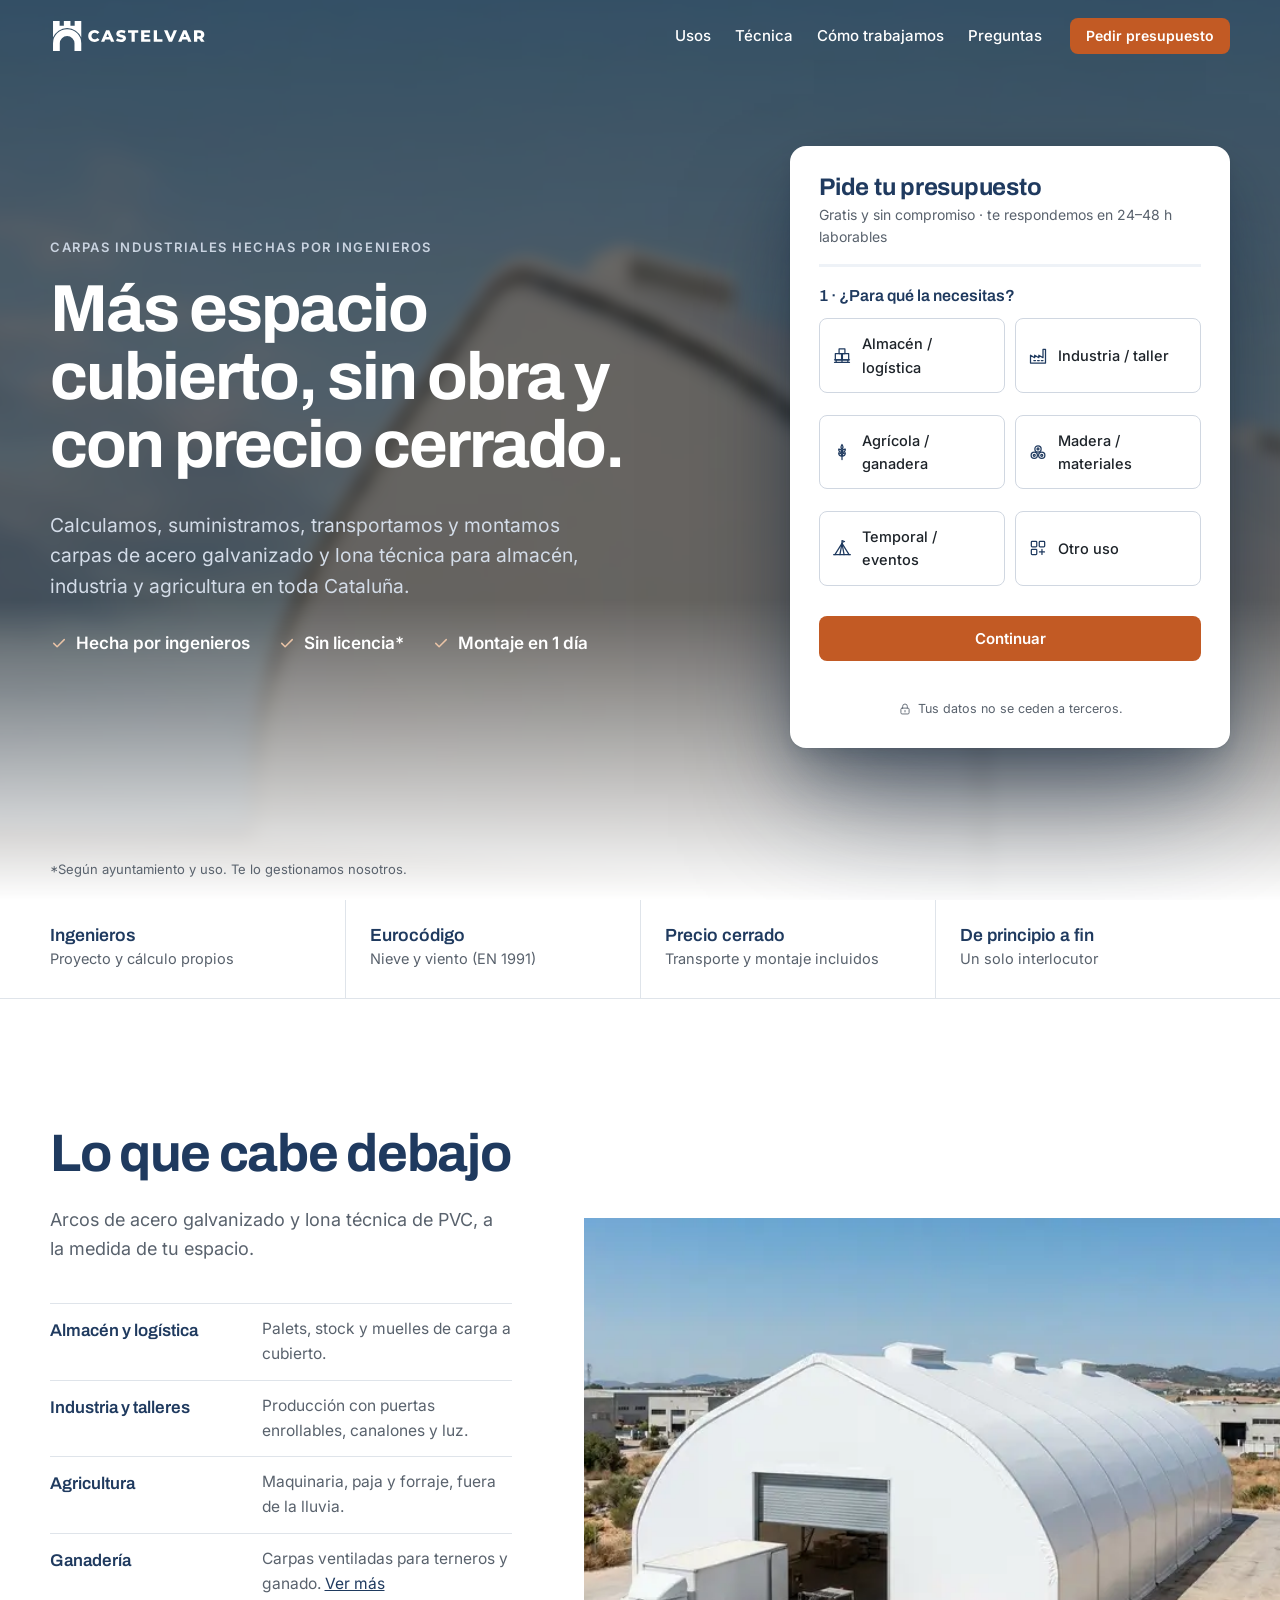
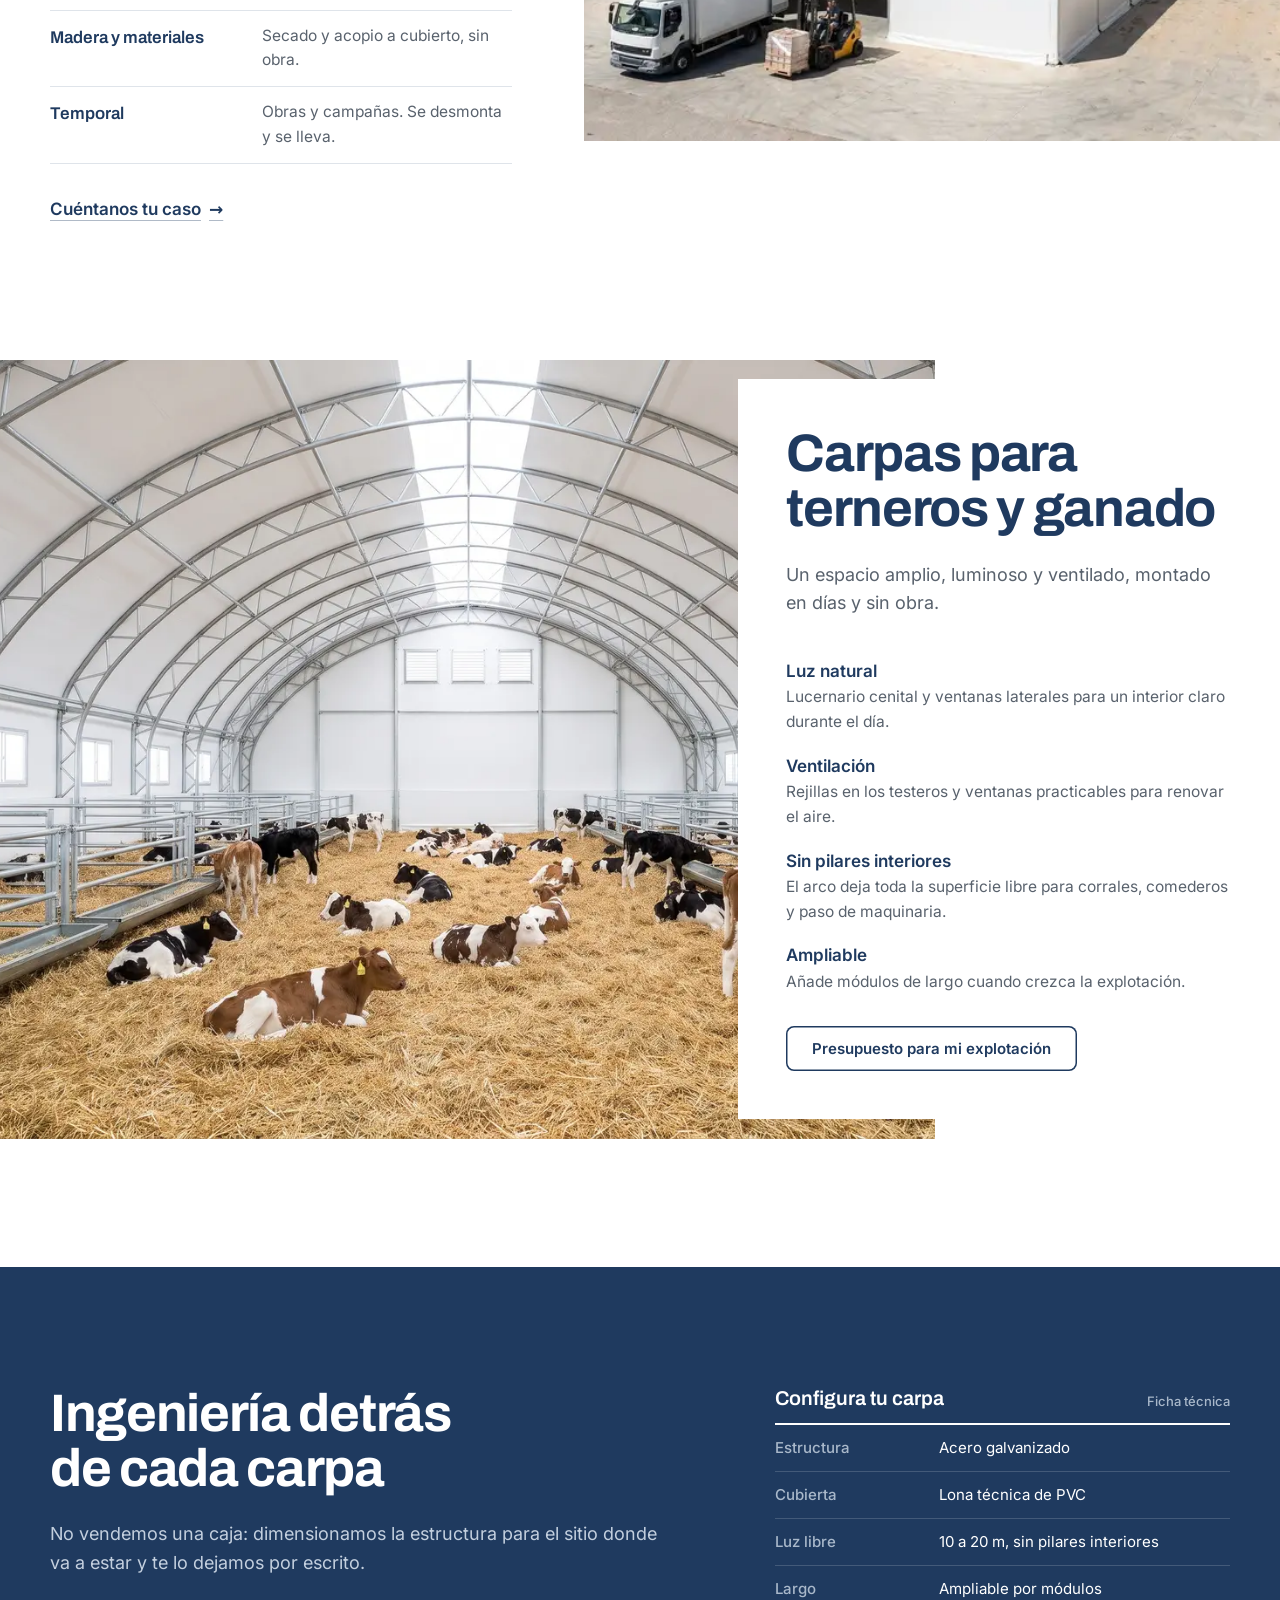
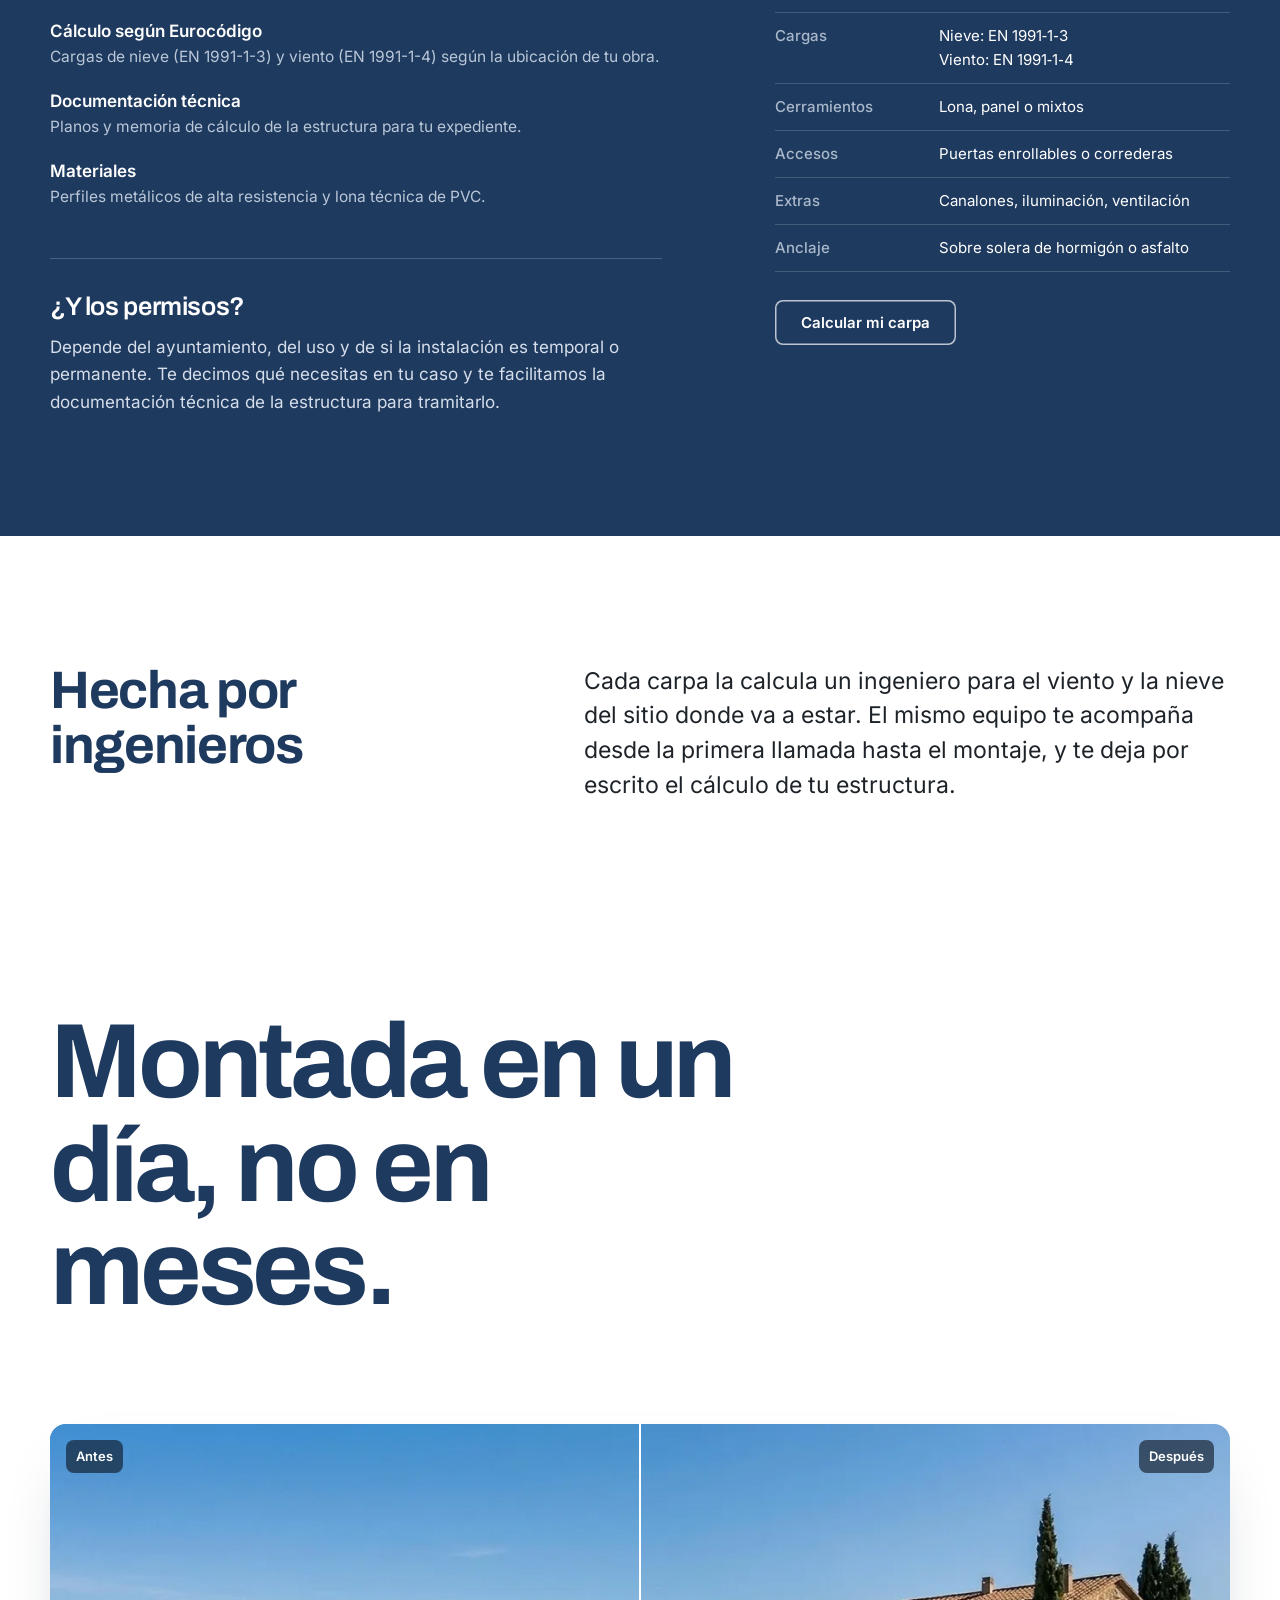
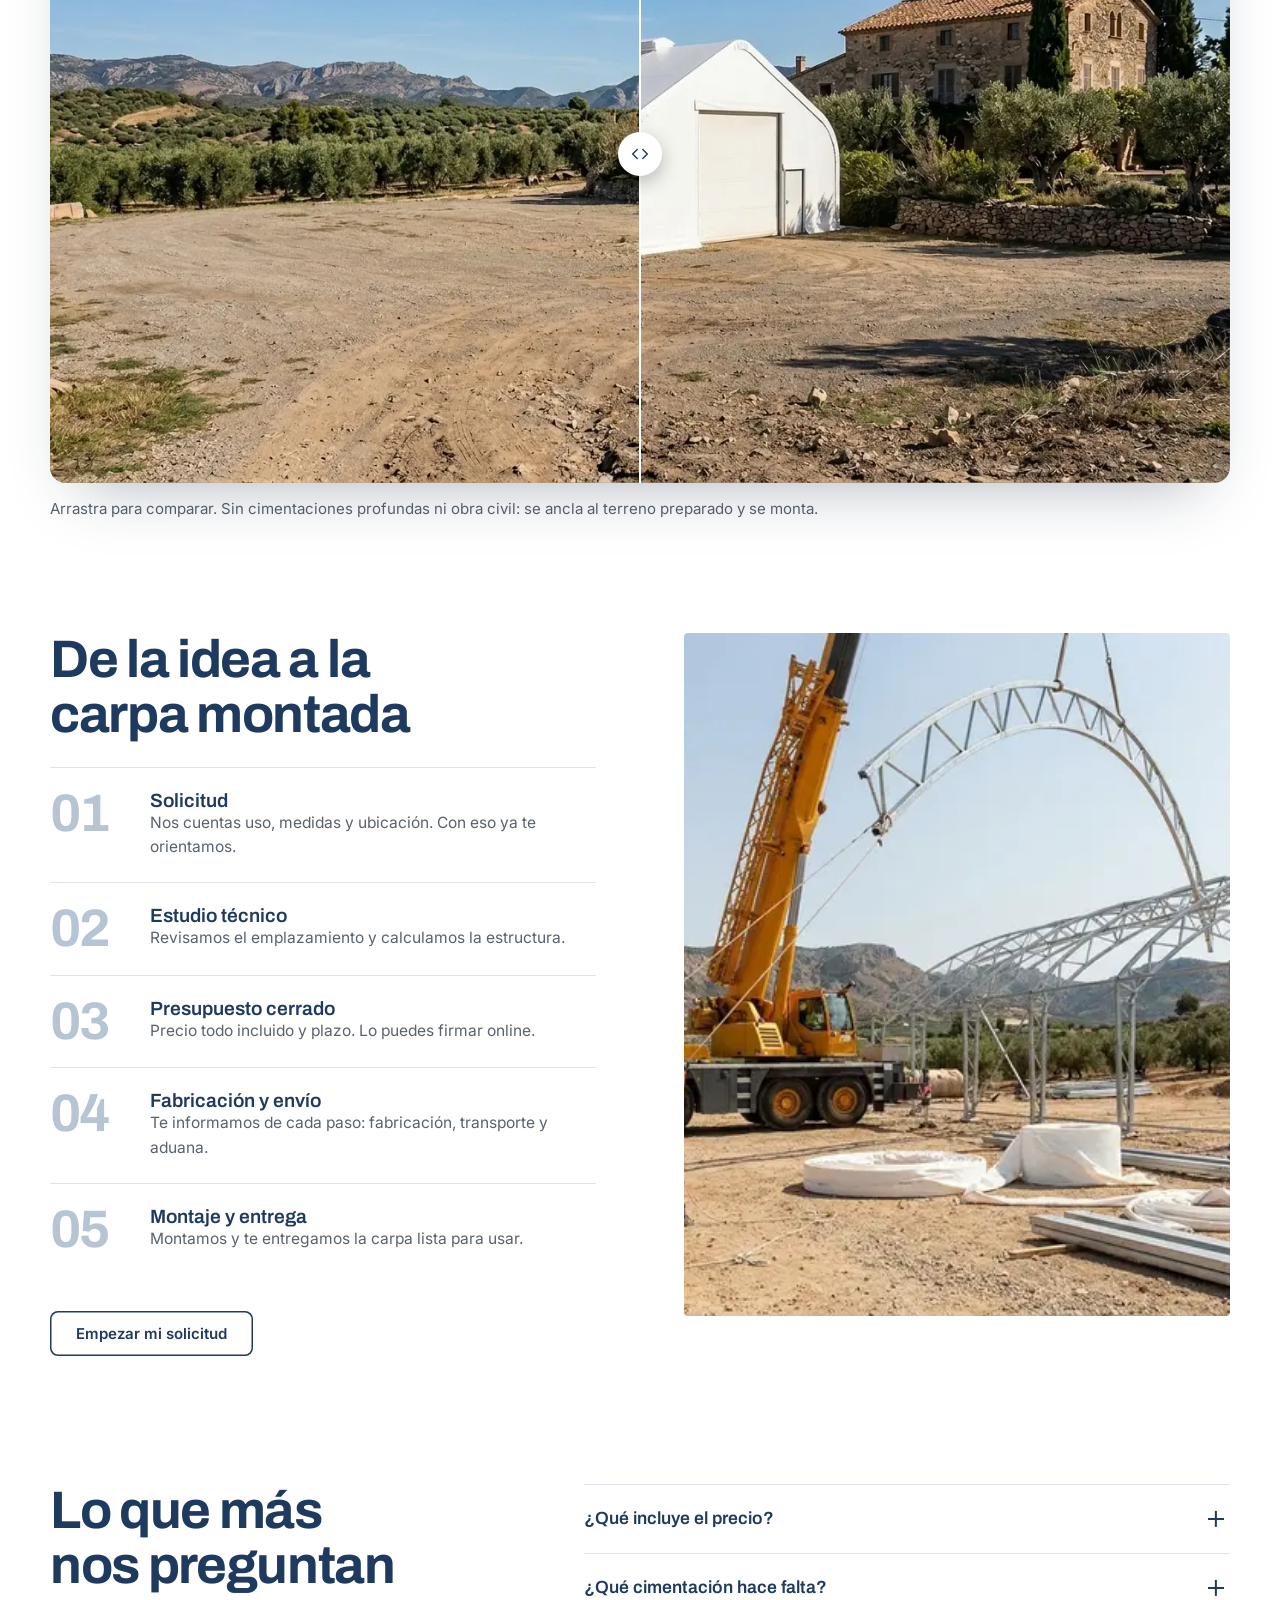
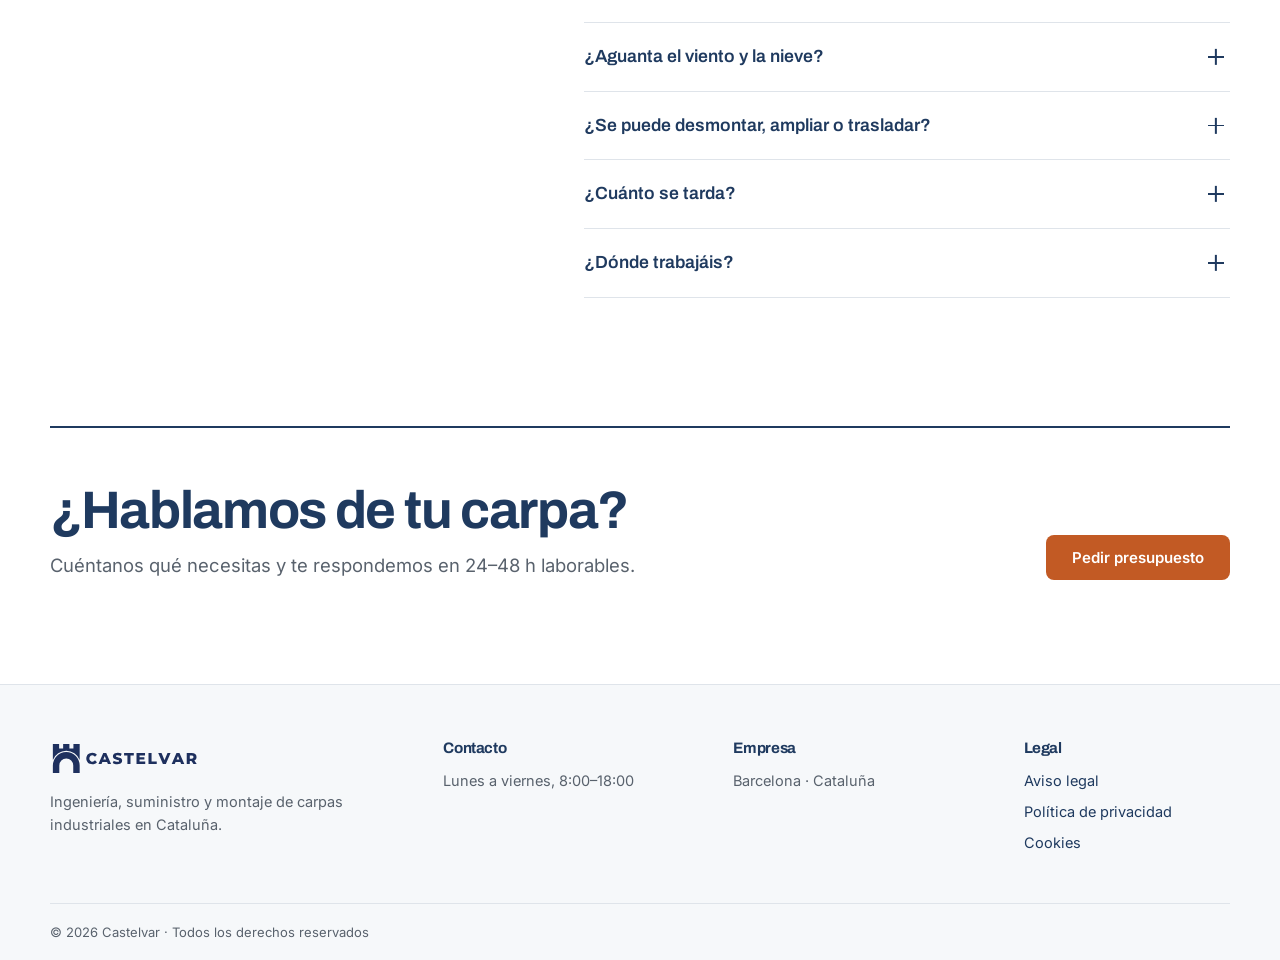
==== commit ef546730: "Landing: vuelve el antes/después (arrastrar para comparar) en la nueva home" ====
--- a/index.html
+++ b/index.html
@@ -313,6 +313,18 @@
         <div class="wrap">
           <p class="frase">Montada en un día, no en meses.</p>
         </div>
+        <!-- Antes / después (arrastrar para comparar) -->
+        <div class="wrap antes-despues reveal" id="antes-despues" data-zone="antes-despues">
+          <div class="compare" id="compare" style="--pos: 50%">
+            <img src="img/masia-despues-1376.webp" srcset="img/masia-despues-800.webp 800w, img/masia-despues-1376.webp 1376w" sizes="(max-width: 1180px) 100vw, 1180px" width="1376" height="768" loading="lazy" alt="Después: carpa blanca montada junto a una masía entre olivos" />
+            <img class="compare-before" src="img/masia-antes-1376.webp" srcset="img/masia-antes-800.webp 800w, img/masia-antes-1376.webp 1376w" sizes="(max-width: 1180px) 100vw, 1180px" width="1376" height="768" loading="lazy" alt="Antes: la misma parcela vacía junto a la masía" />
+            <span class="compare-tag compare-tag-l">Antes</span>
+            <span class="compare-tag compare-tag-r">Después</span>
+            <span class="compare-handle" aria-hidden="true"></span>
+            <input class="compare-range" type="range" min="0" max="100" value="50" aria-label="Comparar antes y después" />
+          </div>
+          <p class="compare-caption">Arrastra para comparar. Sin cimentaciones profundas ni obra civil: se ancla al terreno preparado y se monta.</p>
+        </div>
         <div class="wrap proceso-grid">
           <div>
             <h2>De la idea a la carpa montada</h2>
--- a/assets/v2.css
+++ b/assets/v2.css
@@ -348,8 +348,8 @@
 .hero {
   position: relative;
   overflow: hidden;
-  padding: 144px 0 80px;
-  min-height: min(872px, 100svh);
+  padding: 144px 0 150px;
+  min-height: min(940px, 100svh);
   display: flex;
   align-items: center;
 }
@@ -358,6 +358,9 @@
   inset: 0;
   overflow: hidden;
   background: #cfe0ef;
+  /* la foto se funde con el blanco en la parte baja del hero (como en móvil) */
+  -webkit-mask-image: linear-gradient(#000 calc(100% - 300px), transparent);
+  mask-image: linear-gradient(#000 calc(100% - 300px), transparent);
 }
 /* foto desenfocada para que el texto se lea; se agranda un poco para que el borde no se vea borroso */
 .hero-media img {
@@ -450,7 +453,7 @@
   line-height: 1.4;
 }
 .hero-note a {
-  color: #b9c6d6;
+  color: var(--muted);
   text-decoration: none;
 }
 .hero-note a:hover {
@@ -947,6 +950,108 @@
 .proceso {
   padding-bottom: 128px;
 }
+/* Antes / después */
+.antes-despues {
+  margin-bottom: 112px;
+}
+.compare {
+  position: relative;
+  border-radius: 16px;
+  overflow: hidden;
+  aspect-ratio: 1376 / 768;
+  user-select: none;
+  touch-action: pan-y;
+  background: var(--blue-50);
+  box-shadow: 0 30px 60px -30px rgb(18 36 59 / 35%);
+}
+.compare img {
+  position: absolute;
+  inset: 0;
+  width: 100%;
+  height: 100%;
+  object-fit: cover;
+}
+.compare-before {
+  clip-path: inset(0 calc(100% - var(--pos)) 0 0);
+}
+.compare-handle {
+  position: absolute;
+  top: 0;
+  bottom: 0;
+  left: var(--pos);
+  width: 2px;
+  margin-left: -1px;
+  background: #fff;
+  pointer-events: none;
+}
+.compare-handle::after {
+  content: "";
+  position: absolute;
+  top: 50%;
+  left: 50%;
+  width: 44px;
+  height: 44px;
+  transform: translate(-50%, -50%);
+  border-radius: 50%;
+  box-shadow: 0 6px 18px rgb(0 0 0 / 25%);
+  background: #fff url("data:image/svg+xml,%3Csvg xmlns='http://www.w3.org/2000/svg' viewBox='0 0 24 24'%3E%3Cpath d='m9 7-5 5 5 5M15 7l5 5-5 5' fill='none' stroke='%231f3a5f' stroke-width='1.5' stroke-linecap='round' stroke-linejoin='round'/%3E%3C/svg%3E") center/22px no-repeat;
+}
+.compare-range {
+  position: absolute;
+  inset: 0;
+  width: 100%;
+  height: 100%;
+  margin: 0;
+  opacity: 0;
+  cursor: ew-resize;
+}
+.compare:has(.compare-range:focus-visible) .compare-handle::after {
+  outline: 3px solid var(--accent);
+  outline-offset: 2px;
+}
+.compare-tag {
+  position: absolute;
+  top: 16px;
+  padding: 6px 10px;
+  border-radius: 8px;
+  background: rgb(13 22 34 / 62%);
+  -webkit-backdrop-filter: blur(6px);
+  backdrop-filter: blur(6px);
+  color: #fff;
+  font-size: 13px;
+  font-weight: 600;
+  pointer-events: none;
+}
+.compare-tag-l {
+  left: 16px;
+}
+.compare-tag-r {
+  right: 16px;
+}
+.compare-caption {
+  margin: 14px 0 0;
+  color: var(--muted);
+  font-size: 15px;
+}
+@media (max-width: 760px) {
+  .antes-despues {
+    margin-bottom: 72px;
+  }
+  .compare {
+    border-radius: 12px;
+    aspect-ratio: 4 / 3;
+  }
+  .compare-tag {
+    top: 12px;
+    font-size: 12px;
+  }
+  .compare-tag-l {
+    left: 12px;
+  }
+  .compare-tag-r {
+    right: 12px;
+  }
+}
 .proceso-grid {
   display: grid;
   grid-template-columns: minmax(0, 1fr) minmax(0, 1fr);
@@ -1359,7 +1464,13 @@
     min-height: 0;
     padding: 84px 0 32px;
   }
-  /* En móvil la foto ocupa todo el hero */
+  /* En móvil la foto queda arriba y se funde con el blanco a mitad del formulario */
+  .hero-media {
+    bottom: auto;
+    height: 460px;
+    -webkit-mask-image: linear-gradient(#000 58%, transparent);
+    mask-image: linear-gradient(#000 58%, transparent);
+  }
   .hero-media img {
     object-position: 30% 50%;
   }
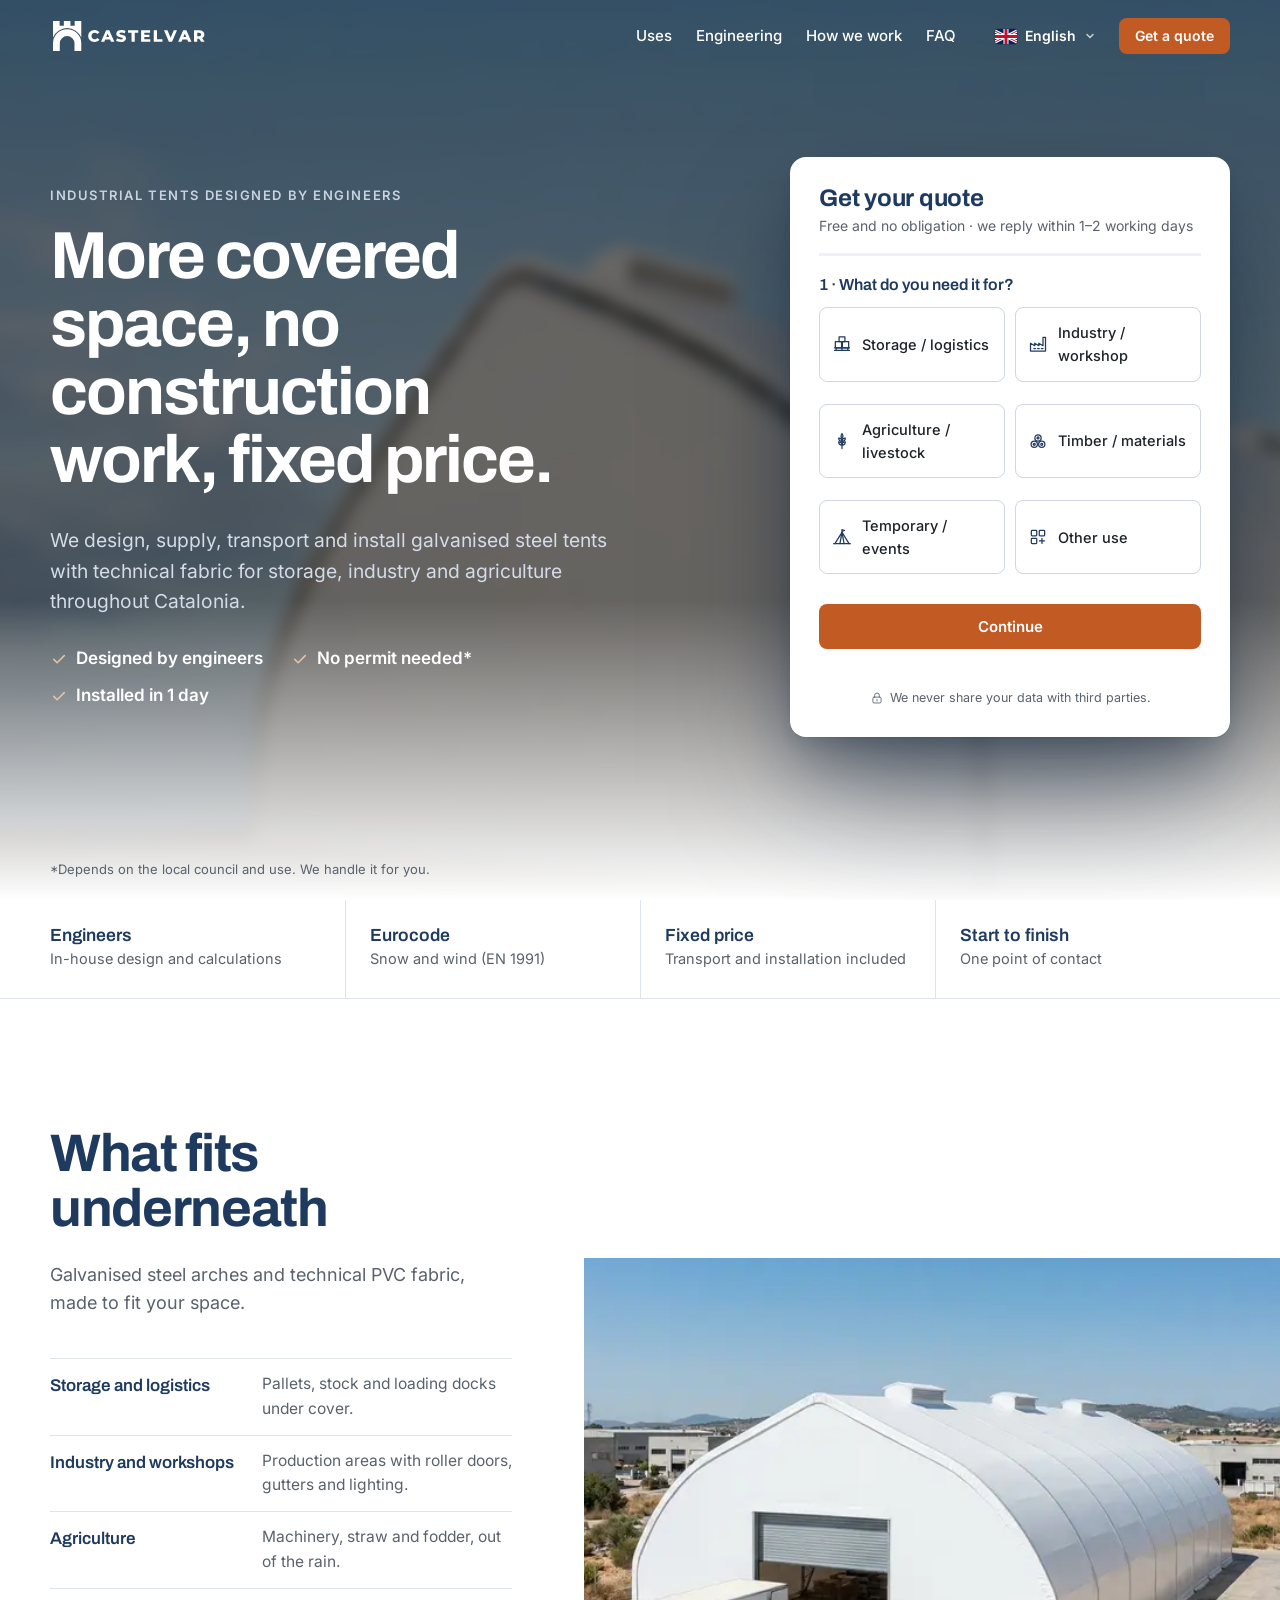
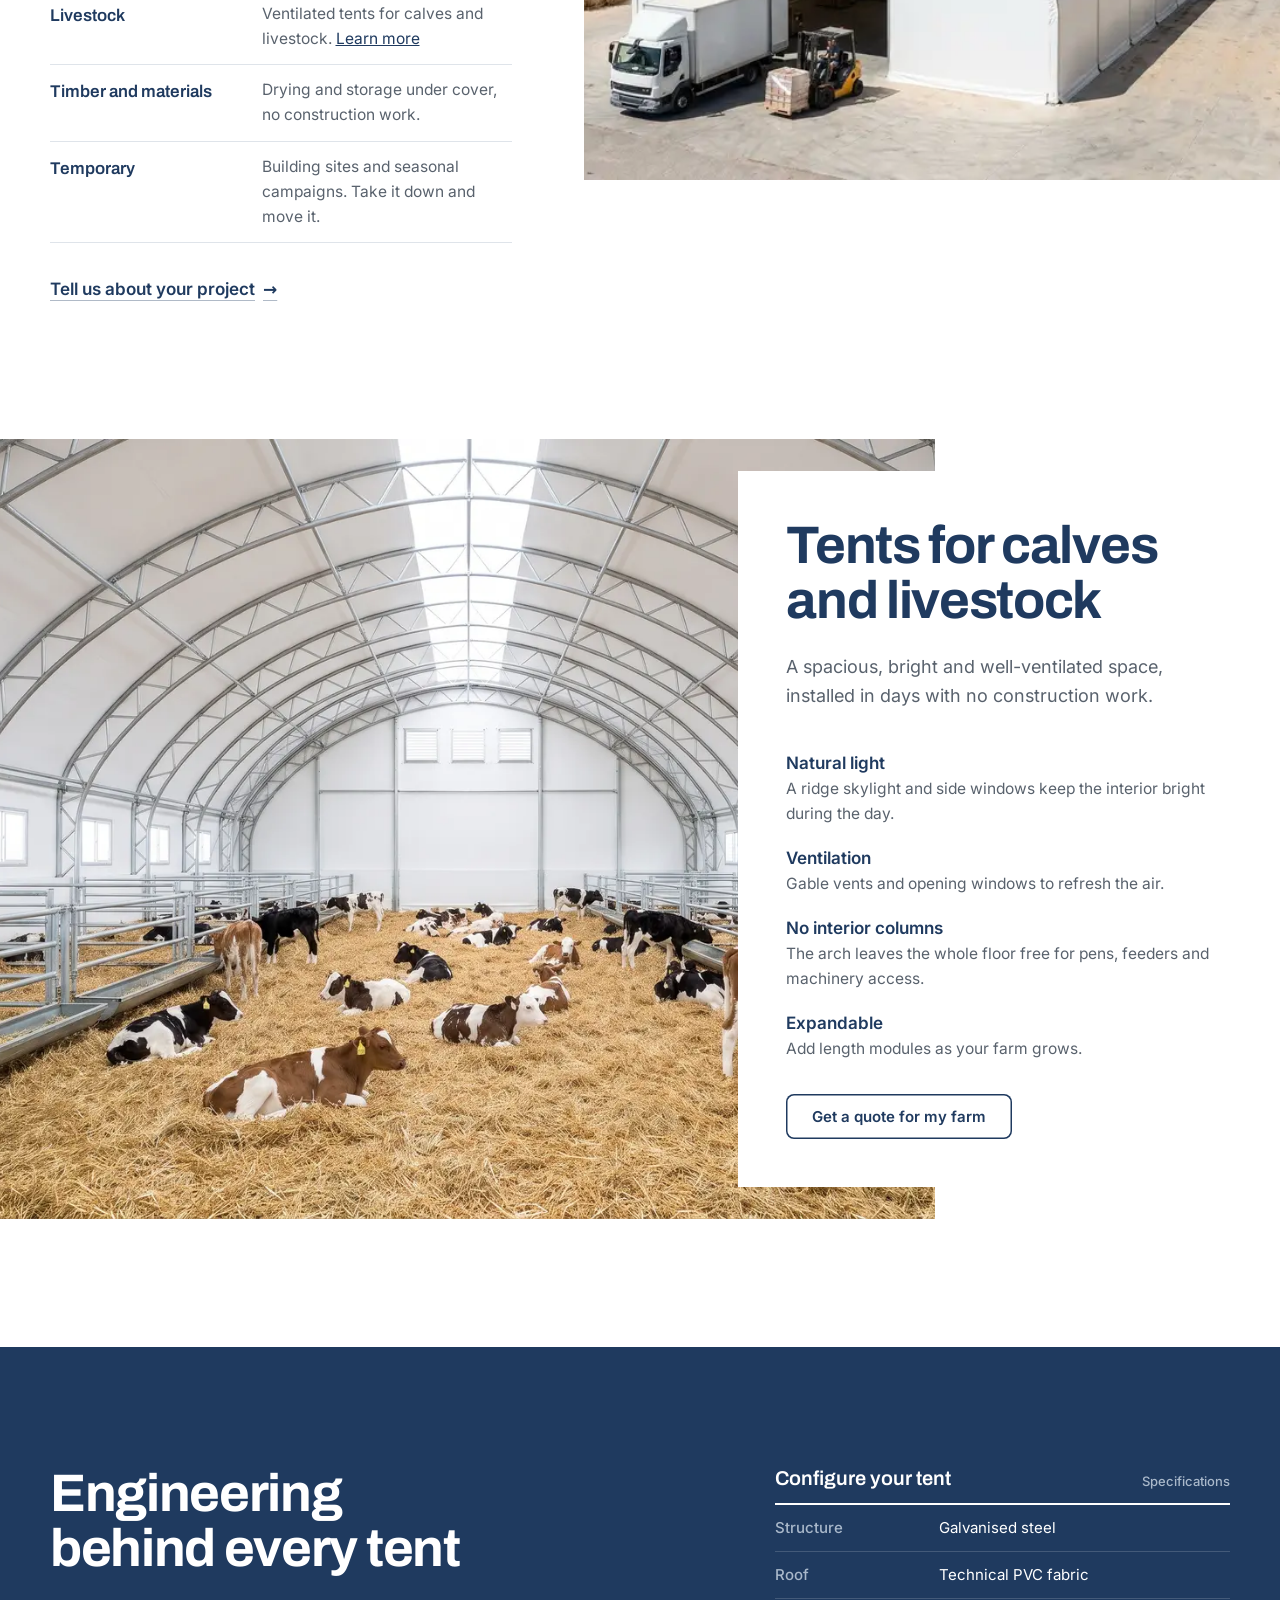
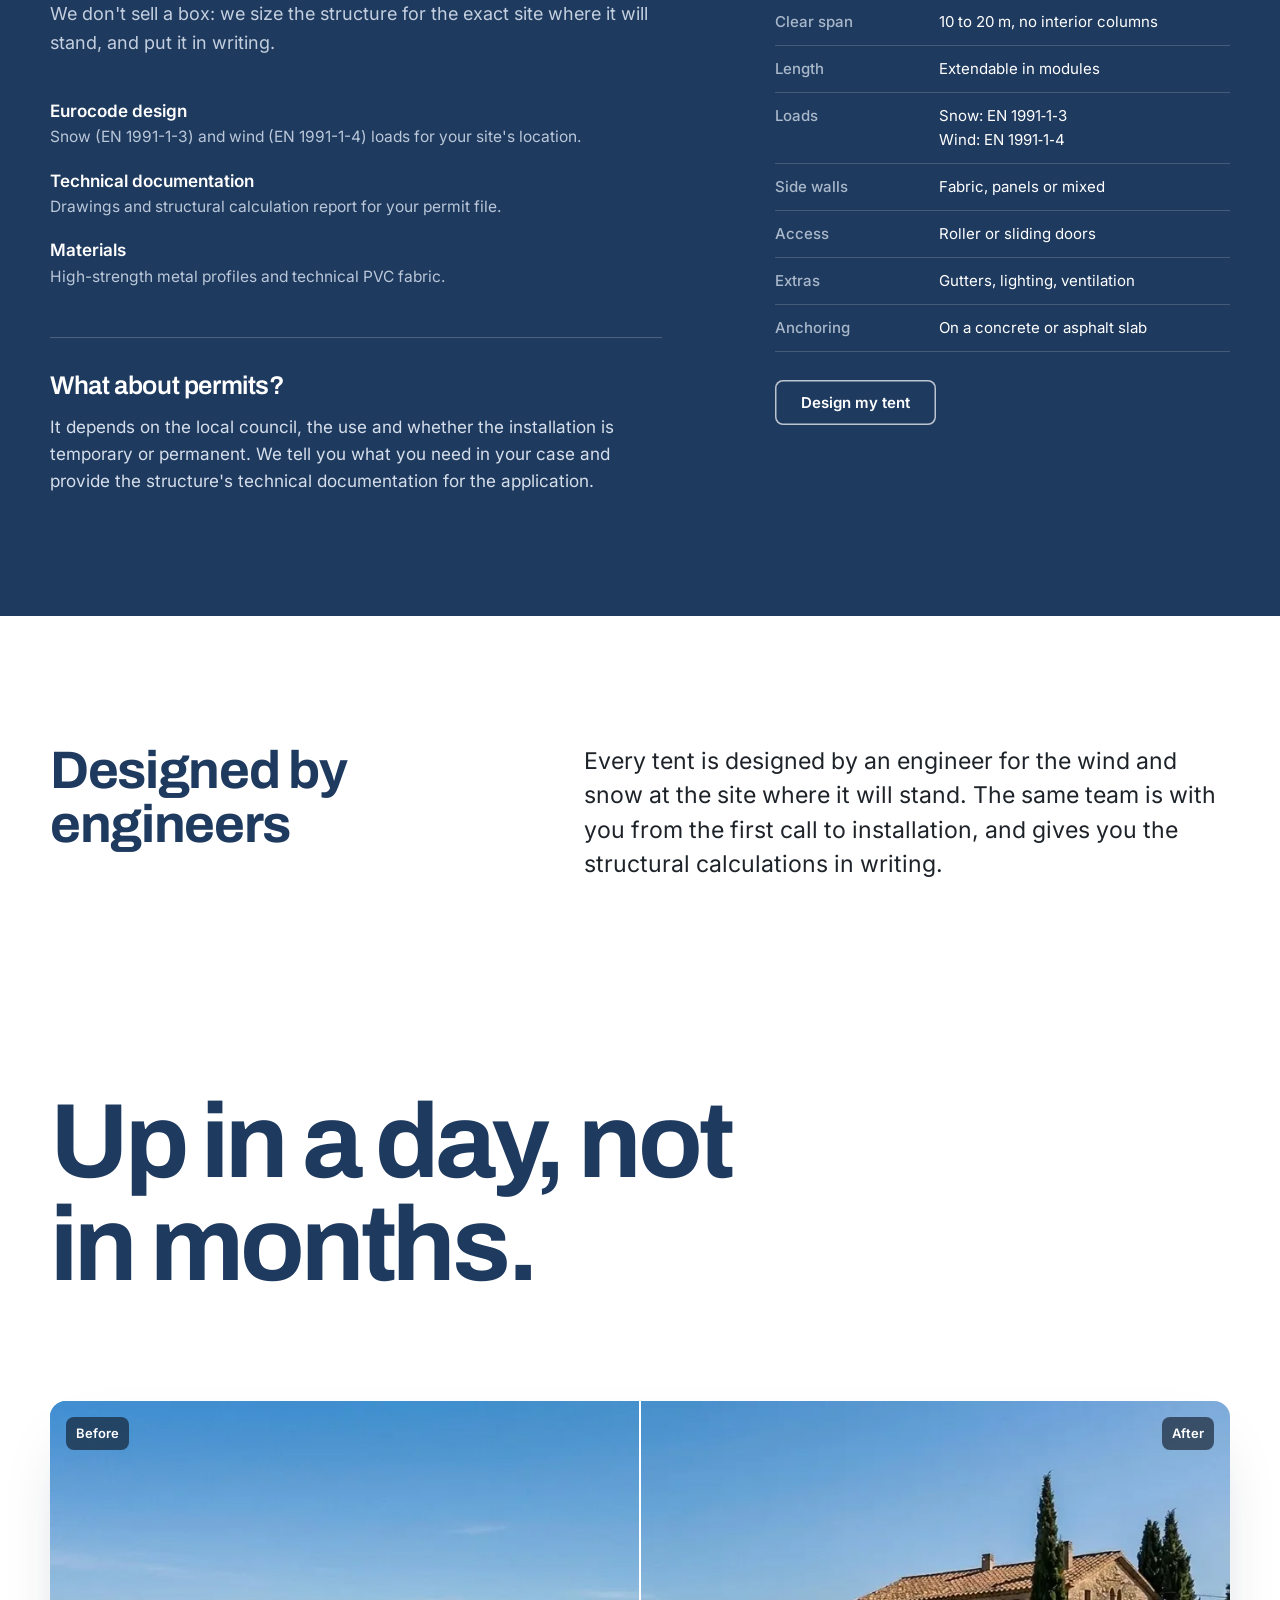
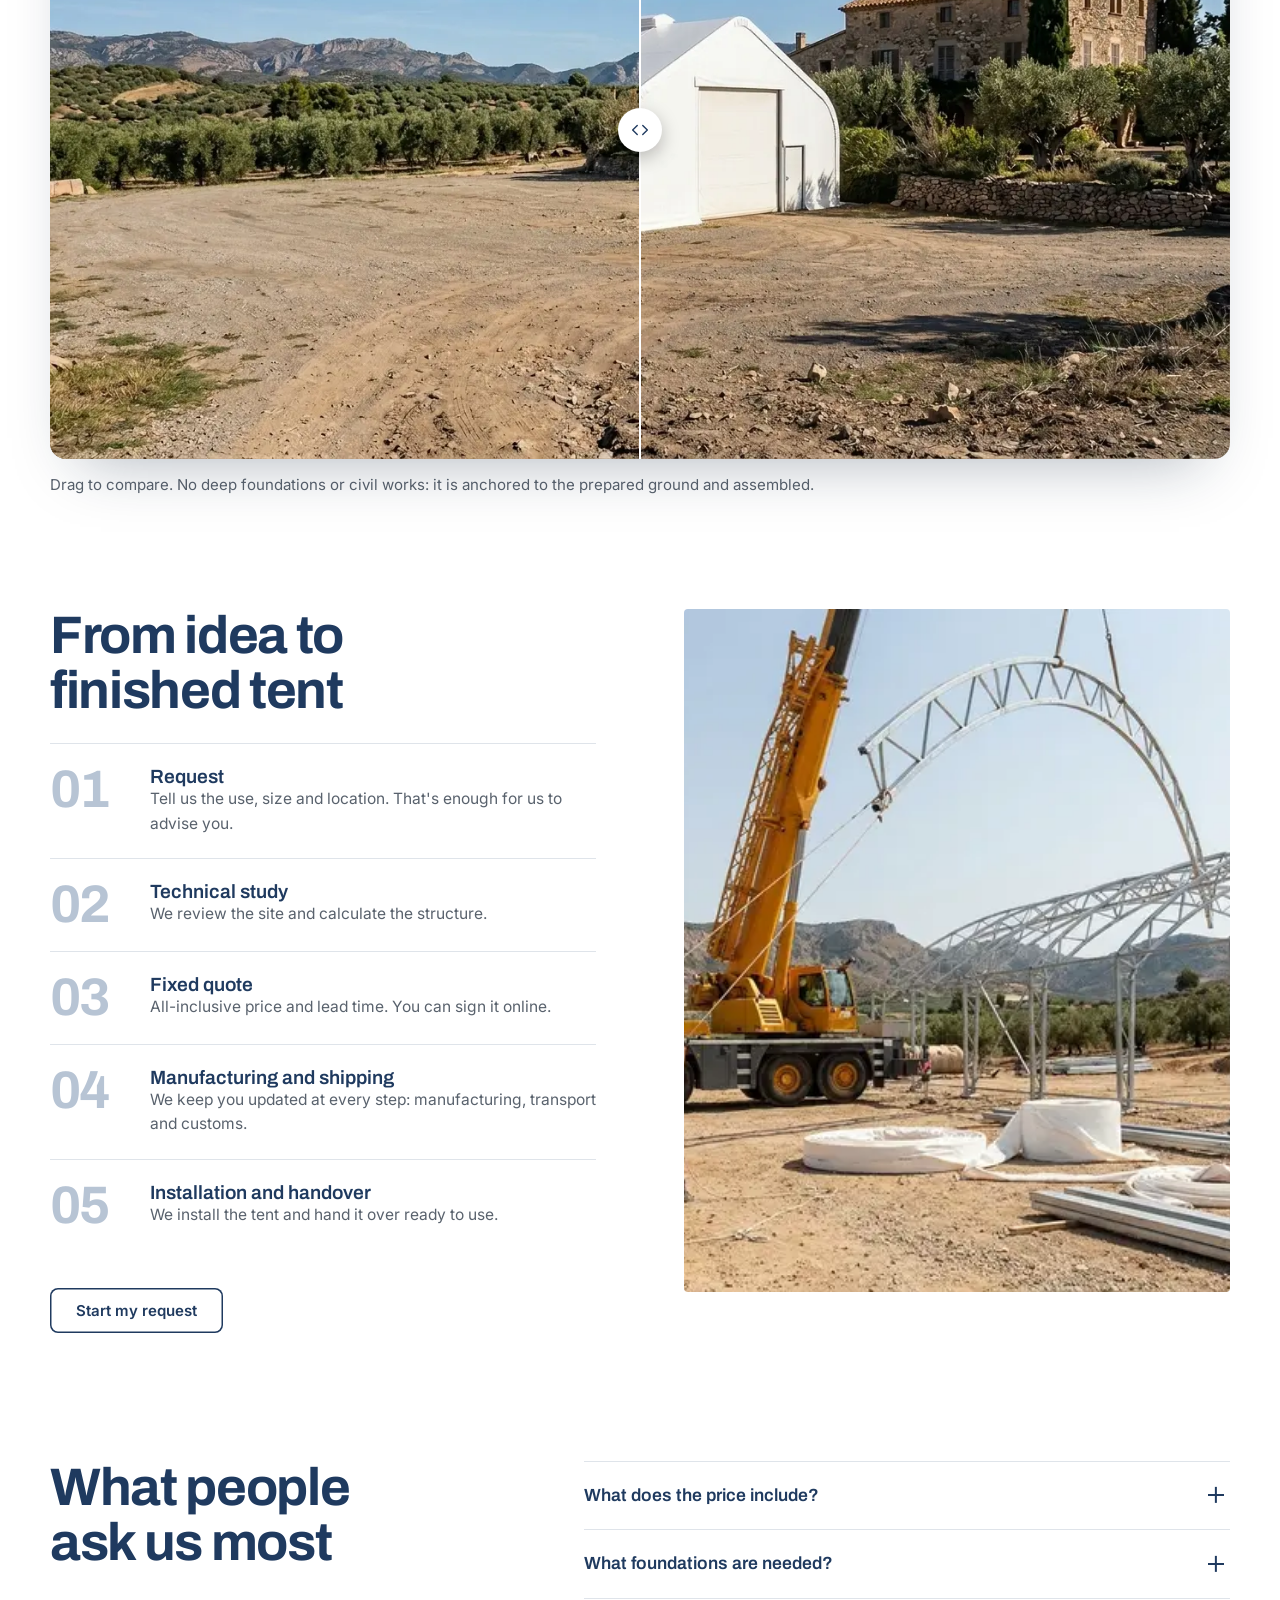
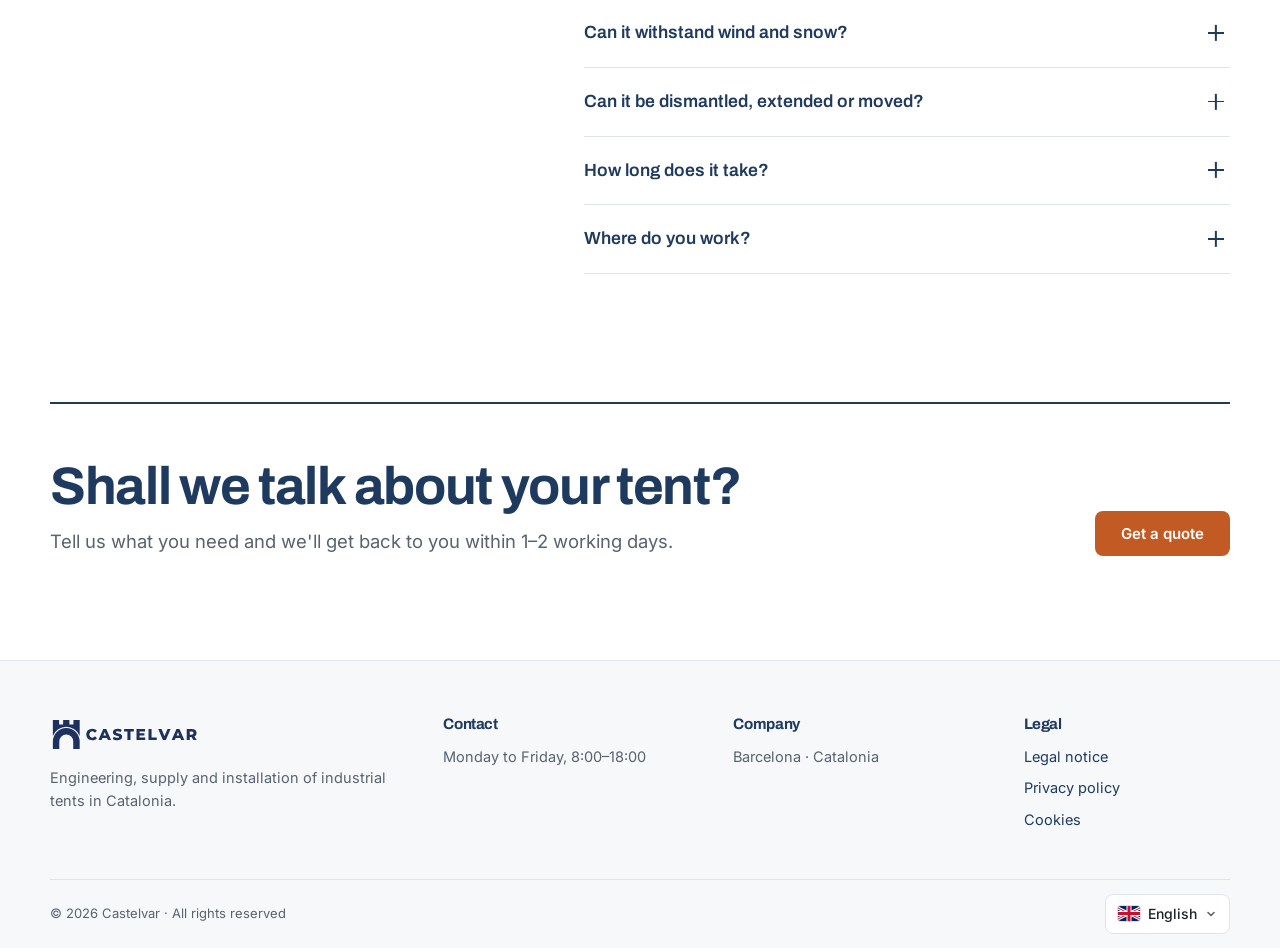
==== commit c9861d1f: "Landing: la home vuelve a estar en 4 idiomas (idioma del móvil y selector en cabecera y pie)" ====
--- a/index.html
+++ b/index.html
@@ -3,15 +3,16 @@
   <head>
     <meta charset="utf-8" />
     <meta name="viewport" content="width=device-width, initial-scale=1" />
-    <title>Castelvar · Carpas industriales, nos encargamos de todo</title>
+    <title data-i18n="h.meta.title">Castelvar · Carpas industriales, nos encargamos de todo</title>
     <meta
       name="description"
+      data-i18n-attr="content:h.meta.desc"
       content="Carpas de acero galvanizado y lona técnica para almacén, industria y agricultura. Ingenieros, cálculo según Eurocódigo, transporte y montaje con precio cerrado."
     />
     <meta name="theme-color" content="#1F3A5F" />
     <link rel="canonical" href="https://castelvar.com/" />
-    <meta property="og:title" content="Castelvar · Carpas industriales, nos encargamos de todo" />
-    <meta property="og:description" content="Carpas de acero galvanizado hechas por ingenieros. Cálculo, transporte y montaje con precio cerrado. Pide presupuesto sin compromiso." />
+    <meta property="og:title" data-i18n-attr="content:h.meta.title" content="Castelvar · Carpas industriales, nos encargamos de todo" />
+    <meta property="og:description" data-i18n-attr="content:h.meta.ogdesc" content="Carpas de acero galvanizado hechas por ingenieros. Cálculo, transporte y montaje con precio cerrado. Pide presupuesto sin compromiso." />
     <meta property="og:type" content="website" />
     <meta property="og:image" content="https://castelvar.com/img/hero-carpa-1376.webp" />
     <link rel="icon" href="assets/favicon.svg" type="image/svg+xml" />
@@ -33,20 +34,29 @@
     <script src="config.js"></script>
   </head>
   <body>
-    <a class="skip" href="#presupuesto">Ir al formulario de presupuesto</a>
+    <a class="skip" href="#presupuesto" data-i18n="skip">Ir al formulario de presupuesto</a>
 
     <header class="site-header" id="cabecera">
       <div class="header-bar">
       <div class="wrap header-inner">
-        <a href="#inicio" class="brand" aria-label="Castelvar, inicio"><img class="logo-dark" src="assets/logo.svg" alt="Castelvar" width="168" height="38" /><img class="logo-light" src="assets/logo-blanco.svg" alt="" width="160" height="37" /></a>
-        <nav class="nav" aria-label="Principal">
-          <a href="#usos">Usos</a>
-          <a href="#tecnica">Técnica</a>
-          <a href="#proceso">Cómo trabajamos</a>
-          <a href="#preguntas">Preguntas</a>
+        <a href="#inicio" class="brand" aria-label="Castelvar, inicio" data-i18n-attr="aria-label:a11y.home"><img class="logo-dark" src="assets/logo.svg" alt="Castelvar" width="168" height="38" /><img class="logo-light" src="assets/logo-blanco.svg" alt="" width="160" height="37" /></a>
+        <nav class="nav" aria-label="Principal" data-i18n-attr="aria-label:a11y.mainnav">
+          <a href="#usos" data-i18n="h.nav.uses">Usos</a>
+          <a href="#tecnica" data-i18n="h.nav.tech">Técnica</a>
+          <a href="#proceso" data-i18n="nav.process">Cómo trabajamos</a>
+          <a href="#preguntas" data-i18n="h.nav.faq">Preguntas</a>
         </nav>
         <a class="header-phone" id="header-phone" hidden></a>
-        <a href="#presupuesto" class="btn btn-primary btn-sm">Pedir presupuesto</a>
+        <!-- Selector de idioma (lo monta assets/i18n.js) -->
+        <div class="lang lang-top">
+          <button type="button" class="lang-btn" aria-haspopup="menu" aria-expanded="false">
+            <span class="lang-flag" aria-hidden="true"></span>
+            <span class="lang-name">Español</span>
+            <svg class="lang-caret" viewBox="0 0 12 12" aria-hidden="true"><path d="M3 4.5 6 7.5 9 4.5" fill="none" stroke="currentColor" stroke-width="1.6" stroke-linecap="round" stroke-linejoin="round"/></svg>
+          </button>
+          <ul class="lang-menu" role="menu" hidden></ul>
+        </div>
+        <a href="#presupuesto" class="btn btn-primary btn-sm" data-i18n="cta.quote">Pedir presupuesto</a>
       </div>
       </div>
     </header>
@@ -67,105 +77,102 @@
         </div>
         <div class="wrap hero-inner">
           <div class="hero-copy">
-            <p class="eyebrow">Carpas industriales hechas por ingenieros</p>
-            <h1>Más espacio cubierto, sin obra y con precio cerrado.</h1>
-            <p class="lead">
-              Calculamos, suministramos, transportamos y montamos carpas de acero galvanizado y lona técnica para almacén, industria y agricultura en toda
-              Cataluña.
-            </p>
+            <p class="eyebrow" data-i18n="h.hero.eyebrow">Carpas industriales hechas por ingenieros</p>
+            <h1 data-i18n="h.hero.title">Más espacio cubierto, sin obra y con precio cerrado.</h1>
+            <p class="lead" data-i18n="h.hero.lead">Calculamos, suministramos, transportamos y montamos carpas de acero galvanizado y lona técnica para almacén, industria y agricultura en toda Cataluña.</p>
             <ul class="hero-points">
-              <li>Hecha por ingenieros</li>
-              <li>Sin licencia*</li>
-              <li>Montaje en 1 día</li>
+              <li data-i18n="h.hero.p1">Hecha por ingenieros</li>
+              <li data-i18n="h.hero.p2">Sin licencia*</li>
+              <li data-i18n="h.hero.p3">Montaje en 1 día</li>
             </ul>
           </div>
 
           <!-- Formulario de presupuesto en 3 pasos (mismo marcado y mismos value que la home: es lo que llega al CRM) -->
           <div class="quote-card" id="presupuesto">
             <div class="quote-head">
-              <h2>Pide tu presupuesto</h2>
-              <p>Gratis y sin compromiso · <span id="response-time">te respondemos en 24–48 h laborables</span></p>
+              <h2 data-i18n="quote.title">Pide tu presupuesto</h2>
+              <p><span data-i18n="quote.free">Gratis y sin compromiso</span> · <span id="response-time">te respondemos en 24–48 h laborables</span></p>
               <div class="progress" aria-hidden="true"><span id="progress-bar"></span></div>
             </div>
 
             <form id="lead-form" novalidate>
               <!-- Paso 1 -->
               <fieldset class="step" data-step="1">
-                <legend>1 · ¿Para qué la necesitas?</legend>
+                <legend data-i18n="form.s1">1 · ¿Para qué la necesitas?</legend>
                 <div class="choice-grid" role="radiogroup">
-                  <label class="choice"><input type="radio" name="use_case" value="Almacén / logística" /><span class="choice-box"><svg class="i" viewBox="0 0 24 24" fill="none" stroke="currentColor" stroke-width="1.5" stroke-linecap="round" stroke-linejoin="round" aria-hidden="true"><path d="M8.5 3.5h7v5.5h-7z"/><path d="M4 9h7.5v7.5H4zM12.5 9H20v7.5h-7.5z"/><path d="M3 16.5h18M3 19.5h18M5 16.5v3M12 16.5v3M19 16.5v3"/></svg><span>Almacén / logística</span></span></label>
-                  <label class="choice"><input type="radio" name="use_case" value="Industria / taller" /><span class="choice-box"><svg class="i" viewBox="0 0 24 24" fill="none" stroke="currentColor" stroke-width="1.5" stroke-linecap="round" stroke-linejoin="round" aria-hidden="true"><path d="M3 20.5V11l5 3v-3l5 3v-3l5 3V4h3v16.5z"/><path d="M7 17.5h2M11.5 17.5h2M16 17.5h2"/></svg><span>Industria / taller</span></span></label>
-                  <label class="choice"><input type="radio" name="use_case" value="Agricultura / ganadería" /><span class="choice-box"><svg class="i" viewBox="0 0 24 24" fill="none" stroke="currentColor" stroke-width="1.5" stroke-linecap="round" stroke-linejoin="round" aria-hidden="true"><path d="M12 21V8.5"/><path d="M12 8.5C10.6 7.4 10.3 5.6 12 3c1.7 2.6 1.4 4.4 0 5.5z"/><path d="M12 12.5c-2.6 0-4-1.5-4-4 2.6 0 4 1.5 4 4zM12 12.5c2.6 0 4-1.5 4-4-2.6 0-4 1.5-4 4z"/><path d="M12 17c-2.6 0-4-1.5-4-4 2.6 0 4 1.5 4 4zM12 17c2.6 0 4-1.5 4-4-2.6 0-4 1.5-4 4z"/></svg><span>Agrícola / ganadera</span></span></label>
-                  <label class="choice"><input type="radio" name="use_case" value="Madera / materiales" /><span class="choice-box"><svg class="i" viewBox="0 0 24 24" fill="none" stroke="currentColor" stroke-width="1.5" stroke-linecap="round" stroke-linejoin="round" aria-hidden="true"><circle cx="7.5" cy="16" r="3.75"/><circle cx="16.5" cy="16" r="3.75"/><circle cx="12" cy="8.25" r="3.75"/><circle cx="7.5" cy="16" r="1.2"/><circle cx="16.5" cy="16" r="1.2"/><circle cx="12" cy="8.25" r="1.2"/></svg><span>Madera / materiales</span></span></label>
-                  <label class="choice"><input type="radio" name="use_case" value="Temporal / eventos" /><span class="choice-box"><svg class="i" viewBox="0 0 24 24" fill="none" stroke="currentColor" stroke-width="1.5" stroke-linecap="round" stroke-linejoin="round" aria-hidden="true"><path d="M3.5 20 12 6.5 20.5 20"/><path d="M12 6.5 9.5 20M12 6.5 14.5 20"/><path d="M12 6.5V3l3 1.2L12 5.4"/><path d="M2 20h20"/></svg><span>Temporal / eventos</span></span></label>
-                  <label class="choice"><input type="radio" name="use_case" value="Otro" /><span class="choice-box"><svg class="i" viewBox="0 0 24 24" fill="none" stroke="currentColor" stroke-width="1.5" stroke-linecap="round" stroke-linejoin="round" aria-hidden="true"><rect x="4" y="4" width="6.5" height="6.5" rx="1"/><rect x="13.5" y="4" width="6.5" height="6.5" rx="1"/><rect x="4" y="13.5" width="6.5" height="6.5" rx="1"/><path d="M16.75 13.75v6M13.75 16.75h6"/></svg><span>Otro uso</span></span></label>
-                </div>
-                <button type="button" class="btn btn-primary btn-block" data-next>Continuar</button>
+                  <label class="choice"><input type="radio" name="use_case" value="Almacén / logística" /><span class="choice-box"><svg class="i" viewBox="0 0 24 24" fill="none" stroke="currentColor" stroke-width="1.5" stroke-linecap="round" stroke-linejoin="round" aria-hidden="true"><path d="M8.5 3.5h7v5.5h-7z"/><path d="M4 9h7.5v7.5H4zM12.5 9H20v7.5h-7.5z"/><path d="M3 16.5h18M3 19.5h18M5 16.5v3M12 16.5v3M19 16.5v3"/></svg><span data-i18n="uc.storage">Almacén / logística</span></span></label>
+                  <label class="choice"><input type="radio" name="use_case" value="Industria / taller" /><span class="choice-box"><svg class="i" viewBox="0 0 24 24" fill="none" stroke="currentColor" stroke-width="1.5" stroke-linecap="round" stroke-linejoin="round" aria-hidden="true"><path d="M3 20.5V11l5 3v-3l5 3v-3l5 3V4h3v16.5z"/><path d="M7 17.5h2M11.5 17.5h2M16 17.5h2"/></svg><span data-i18n="uc.industry">Industria / taller</span></span></label>
+                  <label class="choice"><input type="radio" name="use_case" value="Agricultura / ganadería" /><span class="choice-box"><svg class="i" viewBox="0 0 24 24" fill="none" stroke="currentColor" stroke-width="1.5" stroke-linecap="round" stroke-linejoin="round" aria-hidden="true"><path d="M12 21V8.5"/><path d="M12 8.5C10.6 7.4 10.3 5.6 12 3c1.7 2.6 1.4 4.4 0 5.5z"/><path d="M12 12.5c-2.6 0-4-1.5-4-4 2.6 0 4 1.5 4 4zM12 12.5c2.6 0 4-1.5 4-4-2.6 0-4 1.5-4 4z"/><path d="M12 17c-2.6 0-4-1.5-4-4 2.6 0 4 1.5 4 4zM12 17c2.6 0 4-1.5 4-4-2.6 0-4 1.5-4 4z"/></svg><span data-i18n="uc.agri">Agrícola / ganadera</span></span></label>
+                  <label class="choice"><input type="radio" name="use_case" value="Madera / materiales" /><span class="choice-box"><svg class="i" viewBox="0 0 24 24" fill="none" stroke="currentColor" stroke-width="1.5" stroke-linecap="round" stroke-linejoin="round" aria-hidden="true"><circle cx="7.5" cy="16" r="3.75"/><circle cx="16.5" cy="16" r="3.75"/><circle cx="12" cy="8.25" r="3.75"/><circle cx="7.5" cy="16" r="1.2"/><circle cx="16.5" cy="16" r="1.2"/><circle cx="12" cy="8.25" r="1.2"/></svg><span data-i18n="uc.wood">Madera / materiales</span></span></label>
+                  <label class="choice"><input type="radio" name="use_case" value="Temporal / eventos" /><span class="choice-box"><svg class="i" viewBox="0 0 24 24" fill="none" stroke="currentColor" stroke-width="1.5" stroke-linecap="round" stroke-linejoin="round" aria-hidden="true"><path d="M3.5 20 12 6.5 20.5 20"/><path d="M12 6.5 9.5 20M12 6.5 14.5 20"/><path d="M12 6.5V3l3 1.2L12 5.4"/><path d="M2 20h20"/></svg><span data-i18n="uc.temp">Temporal / eventos</span></span></label>
+                  <label class="choice"><input type="radio" name="use_case" value="Otro" /><span class="choice-box"><svg class="i" viewBox="0 0 24 24" fill="none" stroke="currentColor" stroke-width="1.5" stroke-linecap="round" stroke-linejoin="round" aria-hidden="true"><rect x="4" y="4" width="6.5" height="6.5" rx="1"/><rect x="13.5" y="4" width="6.5" height="6.5" rx="1"/><rect x="4" y="13.5" width="6.5" height="6.5" rx="1"/><path d="M16.75 13.75v6M13.75 16.75h6"/></svg><span data-i18n="uc.other">Otro uso</span></span></label>
+                </div>
+                <button type="button" class="btn btn-primary btn-block" data-next data-i18n="btn.continue">Continuar</button>
               </fieldset>
 
               <!-- Paso 2 -->
               <fieldset class="step" data-step="2" hidden>
-                <legend>2 · Medidas y ubicación</legend>
+                <legend data-i18n="form.s2">2 · Medidas y ubicación</legend>
                 <div class="grid-2">
-                  <label><span>Ancho aprox. (m)</span><input name="width" inputmode="decimal" enterkeyhint="next" placeholder="p. ej. 15" maxlength="8" /></label>
-                  <label><span>Largo aprox. (m)</span><input name="length" inputmode="decimal" enterkeyhint="next" placeholder="p. ej. 30" maxlength="8" /></label>
-                </div>
-                <p class="sizes" aria-label="Medidas habituales">
-                  <span>Habituales:</span>
+                  <label><span data-i18n="f.width">Ancho aprox. (m)</span><input name="width" data-i18n-attr="placeholder:ph.width" inputmode="decimal" enterkeyhint="next" placeholder="p. ej. 15" maxlength="8" /></label>
+                  <label><span data-i18n="f.length">Largo aprox. (m)</span><input name="length" data-i18n-attr="placeholder:ph.length" inputmode="decimal" enterkeyhint="next" placeholder="p. ej. 30" maxlength="8" /></label>
+                </div>
+                <p class="sizes" aria-label="Medidas habituales" data-i18n-attr="aria-label:sizes.aria">
+                  <span data-i18n="sizes.label">Habituales:</span>
                   <button type="button" data-size="10x15">10×15</button>
                   <button type="button" data-size="10x20">10×20</button>
                   <button type="button" data-size="15x30">15×30</button>
                   <button type="button" data-size="20x40">20×40</button>
-                  <button type="button" data-size="">No lo sé</button>
+                  <button type="button" data-size="" data-i18n="sizes.unknown">No lo sé</button>
                 </p>
                 <div class="grid-2">
-                  <label><span>Población de la obra</span><input name="city" autocomplete="address-level2" autocapitalize="words" enterkeyhint="next" maxlength="120" /></label>
+                  <label><span data-i18n="f.city">Población de la obra</span><input name="city" autocomplete="address-level2" autocapitalize="words" enterkeyhint="next" maxlength="120" /></label>
                   <label
-                    ><span>Provincia</span>
+                    ><span data-i18n="f.province">Provincia</span>
                     <select name="province">
                       <option value="">—</option>
                       <option value="Barcelona">Barcelona</option>
                       <option value="Girona">Girona</option>
                       <option value="Lleida">Lleida</option>
                       <option value="Tarragona">Tarragona</option>
-                      <option value="Otra">Otra</option>
+                      <option value="Otra" data-i18n="opt.other">Otra</option>
                     </select>
                   </label>
                 </div>
                 <label
-                  ><span>¿Para cuándo?</span>
+                  ><span data-i18n="f.when">¿Para cuándo?</span>
                   <select name="timeframe">
                     <option value="">—</option>
-                    <option value="Lo antes posible">Lo antes posible</option>
-                    <option value="En 1–3 meses">En 1–3 meses</option>
-                    <option value="En 3–6 meses">En 3–6 meses</option>
-                    <option value="Solo me estoy informando">Solo me estoy informando</option>
+                    <option value="Lo antes posible" data-i18n="tf.asap">Lo antes posible</option>
+                    <option value="En 1–3 meses" data-i18n="tf.1-3">En 1–3 meses</option>
+                    <option value="En 3–6 meses" data-i18n="tf.3-6">En 3–6 meses</option>
+                    <option value="Solo me estoy informando" data-i18n="tf.info">Solo me estoy informando</option>
                   </select>
                 </label>
                 <div class="step-nav">
-                  <button type="button" class="btn btn-ghost" data-prev>Atrás</button>
-                  <button type="button" class="btn btn-primary" data-next>Continuar</button>
+                  <button type="button" class="btn btn-ghost" data-prev data-i18n="btn.back">Atrás</button>
+                  <button type="button" class="btn btn-primary" data-next data-i18n="btn.continue">Continuar</button>
                 </div>
               </fieldset>
 
               <!-- Paso 3 -->
               <fieldset class="step" data-step="3" hidden>
-                <legend>3 · ¿Cómo te contactamos?</legend>
+                <legend data-i18n="form.s3">3 · ¿Cómo te contactamos?</legend>
                 <div class="grid-2">
-                  <label><span>Nombre *</span><input name="name" autocomplete="name" autocapitalize="words" enterkeyhint="next" required maxlength="120" /></label>
-                  <label><span>Empresa</span><input name="company" autocomplete="organization" maxlength="160" /></label>
-                  <label><span>Teléfono</span><input name="phone" type="tel" inputmode="tel" autocomplete="tel" enterkeyhint="next" maxlength="40" /></label>
-                  <label><span>Email</span><input name="email" type="email" inputmode="email" autocomplete="email" autocapitalize="off" spellcheck="false" enterkeyhint="next" maxlength="200" /></label>
-                </div>
-                <label><span>Algo más (opcional)</span><textarea name="message" rows="3" maxlength="3000" placeholder="Terreno, accesos, puertas, cerramientos…"></textarea></label>
+                  <label><span data-i18n="f.name">Nombre *</span><input name="name" autocomplete="name" autocapitalize="words" enterkeyhint="next" required maxlength="120" /></label>
+                  <label><span data-i18n="f.company">Empresa</span><input name="company" autocomplete="organization" maxlength="160" /></label>
+                  <label><span data-i18n="f.phone">Teléfono</span><input name="phone" type="tel" inputmode="tel" autocomplete="tel" enterkeyhint="next" maxlength="40" /></label>
+                  <label><span data-i18n="f.email">Email</span><input name="email" type="email" inputmode="email" autocomplete="email" autocapitalize="off" spellcheck="false" enterkeyhint="next" maxlength="200" /></label>
+                </div>
+                <label><span data-i18n="f.msg">Algo más (opcional)</span><textarea data-i18n-attr="placeholder:ph.msg" name="message" rows="3" maxlength="3000" placeholder="Terreno, accesos, puertas, cerramientos…"></textarea></label>
                 <label class="hp" aria-hidden="true">Web<input name="website" tabindex="-1" autocomplete="off" /></label>
                 <label class="check">
                   <input type="checkbox" name="consent" value="on" required />
-                  <span>Acepto la <a href="privacidad.html" target="_blank">política de privacidad</a>. Solo usaremos tus datos para responderte.</span>
+                  <span data-i18n-html="consent">Acepto la <a href="privacidad.html" target="_blank">política de privacidad</a>. Solo usaremos tus datos para responderte.</span>
                 </label>
                 <div class="step-nav">
-                  <button type="button" class="btn btn-ghost" data-prev>Atrás</button>
-                  <button type="submit" class="btn btn-primary">Enviar solicitud</button>
+                  <button type="button" class="btn btn-ghost" data-prev data-i18n="btn.back">Atrás</button>
+                  <button type="submit" class="btn btn-primary" data-i18n="btn.send">Enviar solicitud</button>
                 </div>
               </fieldset>
               <p class="form-status" role="status" aria-live="polite"></p>
@@ -173,24 +180,24 @@
 
             <div class="thanks" id="thanks" hidden tabindex="-1">
               <div class="thanks-icon"><svg class="i" viewBox="0 0 24 24" fill="none" stroke="currentColor" stroke-width="1.5" stroke-linecap="round" stroke-linejoin="round" aria-hidden="true"><circle cx="12" cy="12" r="9"/><path d="m8 12.25 2.75 2.75L16 9.75"/></svg></div>
-              <h3>¡Solicitud recibida!</h3>
-              <p>Un ingeniero revisará tu caso y te contactará <span id="thanks-time">en 24–48 h laborables</span>.</p>
+              <h3 data-i18n="thanks.title">¡Solicitud recibida!</h3>
+              <p><span data-i18n="thanks.text">Un ingeniero revisará tu caso y te contactará</span> <span id="thanks-time">en 24–48 h laborables</span>.</p>
               <p class="thanks-direct" id="thanks-direct"></p>
             </div>
-            <p class="quote-foot"><svg class="i" viewBox="0 0 24 24" fill="none" stroke="currentColor" stroke-width="1.5" stroke-linecap="round" stroke-linejoin="round" aria-hidden="true"><rect x="5" y="10.5" width="14" height="10" rx="2"/><path d="M8 10.5V7.5a4 4 0 0 1 8 0v3"/><path d="M12 14.5v2.5"/></svg><span>Tus datos no se ceden a terceros.</span></p>
+            <p class="quote-foot"><svg class="i" viewBox="0 0 24 24" fill="none" stroke="currentColor" stroke-width="1.5" stroke-linecap="round" stroke-linejoin="round" aria-hidden="true"><rect x="5" y="10.5" width="14" height="10" rx="2"/><path d="M8 10.5V7.5a4 4 0 0 1 8 0v3"/><path d="M12 14.5v2.5"/></svg><span data-i18n="quote.foot">Tus datos no se ceden a terceros.</span></p>
           </div>
         </div>
         <!-- Nota del asterisco: abajo del todo de la sección (en escritorio y en móvil) -->
-        <p class="wrap hero-note"><a href="#permisos">*Según ayuntamiento y uso. Te lo gestionamos nosotros.</a></p>
+        <p class="wrap hero-note"><a href="#permisos" data-i18n="h.hero.note">*Según ayuntamiento y uso. Te lo gestionamos nosotros.</a></p>
       </section>
 
       <!-- Franja de garantías (parte del hero) -->
-      <div class="assurances" id="garantias" data-zone="garantias" role="region" aria-label="Por qué confiar en nosotros">
+      <div class="assurances" id="garantias" data-zone="garantias" role="region" aria-label="Por qué confiar en nosotros" data-i18n-attr="aria-label:as.aria">
         <div class="wrap assurances-inner">
-          <div><strong>Ingenieros</strong><span>Proyecto y cálculo propios</span></div>
-          <div><strong>Eurocódigo</strong><span>Nieve y viento (EN 1991)</span></div>
-          <div><strong>Precio cerrado</strong><span>Transporte y montaje incluidos</span></div>
-          <div><strong>De principio a fin</strong><span>Un solo interlocutor</span></div>
+          <div><strong data-i18n="as.1t">Ingenieros</strong><span data-i18n="as.1s">Proyecto y cálculo propios</span></div>
+          <div><strong data-i18n="as.2t">Eurocódigo</strong><span data-i18n="as.2s">Nieve y viento (EN 1991)</span></div>
+          <div><strong data-i18n="as.3t">Precio cerrado</strong><span data-i18n="as.3s">Transporte y montaje incluidos</span></div>
+          <div><strong data-i18n="as.4t">De principio a fin</strong><span data-i18n="as.4s">Un solo interlocutor</span></div>
         </div>
       </div>
 
@@ -198,17 +205,17 @@
       <section class="usos" id="usos">
         <div class="wrap usos-grid">
           <div class="usos-copy">
-            <h2>Lo que cabe debajo</h2>
-            <p class="section-lead">Arcos de acero galvanizado y lona técnica de PVC, a la medida de tu espacio.</p>
+            <h2 data-i18n="h.uses.title">Lo que cabe debajo</h2>
+            <p class="section-lead" data-i18n="h.uses.lead">Arcos de acero galvanizado y lona técnica de PVC, a la medida de tu espacio.</p>
             <ul class="usos-list">
-              <li><strong>Almacén y logística</strong><span>Palets, stock y muelles de carga a cubierto.</span></li>
-              <li><strong>Industria y talleres</strong><span>Producción con puertas enrollables, canalones y luz.</span></li>
-              <li><strong>Agricultura</strong><span>Maquinaria, paja y forraje, fuera de la lluvia.</span></li>
-              <li><strong>Ganadería</strong><span>Carpas ventiladas para terneros y ganado. <a href="#ganaderia">Ver más</a></span></li>
-              <li><strong>Madera y materiales</strong><span>Secado y acopio a cubierto, sin obra.</span></li>
-              <li><strong>Temporal</strong><span>Obras y campañas. Se desmonta y se lleva.</span></li>
+              <li><strong data-i18n="h.uses.1t">Almacén y logística</strong><span data-i18n="h.uses.1s">Palets, stock y muelles de carga a cubierto.</span></li>
+              <li><strong data-i18n="h.uses.2t">Industria y talleres</strong><span data-i18n="h.uses.2s">Producción con puertas enrollables, canalones y luz.</span></li>
+              <li><strong data-i18n="h.uses.3t">Agricultura</strong><span data-i18n="h.uses.3s">Maquinaria, paja y forraje, fuera de la lluvia.</span></li>
+              <li><strong data-i18n="h.uses.4t">Ganadería</strong><span data-i18n-html="h.uses.4s">Carpas ventiladas para terneros y ganado. <a href="#ganaderia">Ver más</a></span></li>
+              <li><strong data-i18n="h.uses.5t">Madera y materiales</strong><span data-i18n="h.uses.5s">Secado y acopio a cubierto, sin obra.</span></li>
+              <li><strong data-i18n="h.uses.6t">Temporal</strong><span data-i18n="h.uses.6s">Obras y campañas. Se desmonta y se lleva.</span></li>
             </ul>
-            <a href="#presupuesto" class="link-arrow">Cuéntanos tu caso</a>
+            <a href="#presupuesto" class="link-arrow" data-i18n="h.uses.cta">Cuéntanos tu caso</a>
           </div>
           <figure class="usos-photo frame">
             <img
@@ -218,7 +225,7 @@
               width="1376"
               height="768"
               loading="lazy"
-              alt="Carpa de arco con muelle de carga, un camión y una carretilla elevadora"
+              data-i18n-attr="alt:h.uses.alt" alt="Carpa de arco con muelle de carga, un camión y una carretilla elevadora"
             />
           </figure>
         </div>
@@ -235,19 +242,19 @@
               width="1600"
               height="893"
               loading="lazy"
-              alt="Interior de una carpa ganadera con terneros sobre cama de paja, comederos laterales y lucernario cenital"
+              data-i18n-attr="alt:h.gan.alt" alt="Interior de una carpa ganadera con terneros sobre cama de paja, comederos laterales y lucernario cenital"
             />
           </figure>
           <div class="ganaderia-text">
-            <h2>Carpas para terneros y ganado</h2>
-            <p class="section-lead">Un espacio amplio, luminoso y ventilado, montado en días y sin obra.</p>
+            <h2 data-i18n="h.gan.title">Carpas para terneros y ganado</h2>
+            <p class="section-lead" data-i18n="h.gan.lead">Un espacio amplio, luminoso y ventilado, montado en días y sin obra.</p>
             <dl class="points">
-              <div><dt>Luz natural</dt><dd>Lucernario cenital y ventanas laterales para un interior claro durante el día.</dd></div>
-              <div><dt>Ventilación</dt><dd>Rejillas en los testeros y ventanas practicables para renovar el aire.</dd></div>
-              <div><dt>Sin pilares interiores</dt><dd>El arco deja toda la superficie libre para corrales, comederos y paso de maquinaria.</dd></div>
-              <div><dt>Ampliable</dt><dd>Añade módulos de largo cuando crezca la explotación.</dd></div>
+              <div><dt data-i18n="gan.1t">Luz natural</dt><dd data-i18n="gan.1s">Lucernario cenital y ventanas laterales para un interior claro durante el día.</dd></div>
+              <div><dt data-i18n="gan.2t">Ventilación</dt><dd data-i18n="gan.2s">Rejillas en los testeros y ventanas practicables para renovar el aire.</dd></div>
+              <div><dt data-i18n="gan.3t">Sin pilares interiores</dt><dd data-i18n="gan.3s">El arco deja toda la superficie libre para corrales, comederos y paso de maquinaria.</dd></div>
+              <div><dt data-i18n="gan.4t">Ampliable</dt><dd data-i18n="gan.4s">Añade módulos de largo cuando crezca la explotación.</dd></div>
             </dl>
-            <a href="#presupuesto" class="btn btn-outline" data-usecase="Agricultura / ganadería">Presupuesto para mi explotación</a>
+            <a href="#presupuesto" class="btn btn-outline" data-usecase="Agricultura / ganadería" data-i18n="gan.cta">Presupuesto para mi explotación</a>
           </div>
         </div>
       </section>
@@ -256,37 +263,34 @@
       <section class="tecnica" id="tecnica">
         <div class="wrap tecnica-grid">
           <div>
-            <h2>Ingeniería detrás de cada carpa</h2>
-            <p class="section-lead">No vendemos una caja: dimensionamos la estructura para el sitio donde va a estar y te lo dejamos por escrito.</p>
+            <h2 data-i18n="h.tec.title">Ingeniería detrás de cada carpa</h2>
+            <p class="section-lead" data-i18n="tec.lead">No vendemos una caja: dimensionamos la estructura para el sitio donde va a estar y te lo dejamos por escrito.</p>
             <dl class="points points-dark">
-              <div><dt>Cálculo según Eurocódigo</dt><dd>Cargas de nieve (EN 1991-1-3) y viento (EN 1991-1-4) según la ubicación de tu obra.</dd></div>
-              <div><dt>Documentación técnica</dt><dd>Planos y memoria de cálculo de la estructura para tu expediente.</dd></div>
-              <div><dt>Materiales</dt><dd>Perfiles metálicos de alta resistencia y lona técnica de PVC.</dd></div>
+              <div><dt data-i18n="tec.1t">Cálculo según Eurocódigo</dt><dd data-i18n="tec.1s">Cargas de nieve (EN 1991-1-3) y viento (EN 1991-1-4) según la ubicación de tu obra.</dd></div>
+              <div><dt data-i18n="tec.2t">Documentación técnica</dt><dd data-i18n="tec.2s">Planos y memoria de cálculo de la estructura para tu expediente.</dd></div>
+              <div><dt data-i18n="tec.3t">Materiales</dt><dd data-i18n="tec.3s">Perfiles metálicos de alta resistencia y lona técnica de PVC.</dd></div>
             </dl>
             <div class="permisos" id="permisos">
-              <h3>¿Y los permisos?</h3>
-              <p>
-                Depende del ayuntamiento, del uso y de si la instalación es temporal o permanente. Te decimos qué necesitas en tu caso y te facilitamos la
-                documentación técnica de la estructura para tramitarlo.
-              </p>
+              <h3 data-i18n="lic.title">¿Y los permisos?</h3>
+              <p data-i18n="lic.text">Depende del ayuntamiento, del uso y de si la instalación es temporal o permanente. Te decimos qué necesitas en tu caso y te facilitamos la documentación técnica de la estructura para tramitarlo.</p>
             </div>
           </div>
           <div class="ficha-wrap">
             <table class="ficha">
-              <caption>Configura tu carpa <span>Ficha técnica</span></caption>
+              <caption data-i18n-html="h.tec.cfg">Configura tu carpa <span>Ficha técnica</span></caption>
               <tbody>
-                <tr><th scope="row">Estructura</th><td>Acero galvanizado</td></tr>
-                <tr><th scope="row">Cubierta</th><td>Lona técnica de PVC</td></tr>
-                <tr><th scope="row">Luz libre</th><td>10 a 20 m, sin pilares interiores</td></tr>
-                <tr><th scope="row">Largo</th><td>Ampliable por módulos</td></tr>
-                <tr><th scope="row">Cargas</th><td>Nieve: EN&nbsp;1991‑1‑3<br />Viento: EN&nbsp;1991‑1‑4</td></tr>
-                <tr><th scope="row">Cerramientos</th><td>Lona, panel o mixtos</td></tr>
-                <tr><th scope="row">Accesos</th><td>Puertas enrollables o correderas</td></tr>
-                <tr><th scope="row">Extras</th><td>Canalones, iluminación, ventilación</td></tr>
-                <tr><th scope="row">Anclaje</th><td>Sobre solera de hormigón o asfalto</td></tr>
+                <tr><th scope="row" data-i18n="h.f.1t">Estructura</th><td data-i18n="h.f.1d">Acero galvanizado</td></tr>
+                <tr><th scope="row" data-i18n="h.f.2t">Cubierta</th><td data-i18n="h.f.2d">Lona técnica de PVC</td></tr>
+                <tr><th scope="row" data-i18n="h.f.3t">Luz libre</th><td data-i18n="h.f.3d">10 a 20 m, sin pilares interiores</td></tr>
+                <tr><th scope="row" data-i18n="h.f.4t">Largo</th><td data-i18n="h.f.4d">Ampliable por módulos</td></tr>
+                <tr><th scope="row" data-i18n="h.f.5t">Cargas</th><td data-i18n-html="h.f.5d">Nieve: EN&nbsp;1991‑1‑3<br />Viento: EN&nbsp;1991‑1‑4</td></tr>
+                <tr><th scope="row" data-i18n="h.f.6t">Cerramientos</th><td data-i18n="h.f.6d">Lona, panel o mixtos</td></tr>
+                <tr><th scope="row" data-i18n="h.f.7t">Accesos</th><td data-i18n="h.f.7d">Puertas enrollables o correderas</td></tr>
+                <tr><th scope="row" data-i18n="h.f.8t">Extras</th><td data-i18n="h.f.8d">Canalones, iluminación, ventilación</td></tr>
+                <tr><th scope="row" data-i18n="h.f.9t">Anclaje</th><td data-i18n="h.f.9d">Sobre solera de hormigón o asfalto</td></tr>
               </tbody>
             </table>
-            <a href="#presupuesto" class="btn btn-outline-light">Calcular mi carpa</a>
+            <a href="#presupuesto" class="btn btn-outline-light" data-i18n="h.tec.cta">Calcular mi carpa</a>
           </div>
         </div>
       </section>
@@ -294,11 +298,8 @@
       <!-- 5 · QUIÉNES SOMOS -->
       <section class="equipo reveal" id="quienes-somos">
         <div class="wrap equipo-wrap">
-          <h2>Hecha por ingenieros</h2>
-          <p class="equipo-text">
-            Cada carpa la calcula un ingeniero para el viento y la nieve del sitio donde va a estar. El mismo equipo te acompaña desde la primera
-            llamada hasta el montaje, y te deja por escrito el cálculo de tu estructura.
-          </p>
+          <h2 data-i18n="h.team.title">Hecha por ingenieros</h2>
+          <p class="equipo-text" data-i18n="h.team.text">Cada carpa la calcula un ingeniero para el viento y la nieve del sitio donde va a estar. El mismo equipo te acompaña desde la primera llamada hasta el montaje, y te deja por escrito el cálculo de tu estructura.</p>
           <!--
             TODO (más adelante): fichas de los fundadores, con foto real (WebP 600×720, img/fundador-pendiente.webp mientras tanto)
             y una frase de cada uno en primera persona:
@@ -311,31 +312,31 @@
       <!-- 6 · CÓMO TRABAJAMOS (con la frase corta grande delante) -->
       <section class="proceso" id="proceso">
         <div class="wrap">
-          <p class="frase">Montada en un día, no en meses.</p>
+          <p class="frase" data-i18n="h.proc.frase">Montada en un día, no en meses.</p>
         </div>
         <!-- Antes / después (arrastrar para comparar) -->
         <div class="wrap antes-despues reveal" id="antes-despues" data-zone="antes-despues">
           <div class="compare" id="compare" style="--pos: 50%">
-            <img src="img/masia-despues-1376.webp" srcset="img/masia-despues-800.webp 800w, img/masia-despues-1376.webp 1376w" sizes="(max-width: 1180px) 100vw, 1180px" width="1376" height="768" loading="lazy" alt="Después: carpa blanca montada junto a una masía entre olivos" />
-            <img class="compare-before" src="img/masia-antes-1376.webp" srcset="img/masia-antes-800.webp 800w, img/masia-antes-1376.webp 1376w" sizes="(max-width: 1180px) 100vw, 1180px" width="1376" height="768" loading="lazy" alt="Antes: la misma parcela vacía junto a la masía" />
-            <span class="compare-tag compare-tag-l">Antes</span>
-            <span class="compare-tag compare-tag-r">Después</span>
+            <img src="img/masia-despues-1376.webp" srcset="img/masia-despues-800.webp 800w, img/masia-despues-1376.webp 1376w" sizes="(max-width: 1180px) 100vw, 1180px" width="1376" height="768" loading="lazy" data-i18n-attr="alt:ba.altAfter" alt="Después: carpa blanca montada junto a una masía entre olivos" />
+            <img class="compare-before" src="img/masia-antes-1376.webp" srcset="img/masia-antes-800.webp 800w, img/masia-antes-1376.webp 1376w" sizes="(max-width: 1180px) 100vw, 1180px" width="1376" height="768" loading="lazy" data-i18n-attr="alt:ba.altBefore" alt="Antes: la misma parcela vacía junto a la masía" />
+            <span class="compare-tag compare-tag-l" data-i18n="ba.before">Antes</span>
+            <span class="compare-tag compare-tag-r" data-i18n="ba.after">Después</span>
             <span class="compare-handle" aria-hidden="true"></span>
-            <input class="compare-range" type="range" min="0" max="100" value="50" aria-label="Comparar antes y después" />
-          </div>
-          <p class="compare-caption">Arrastra para comparar. Sin cimentaciones profundas ni obra civil: se ancla al terreno preparado y se monta.</p>
+            <input class="compare-range" type="range" min="0" max="100" value="50" aria-label="Comparar antes y después" data-i18n-attr="aria-label:ba.range" />
+          </div>
+          <p class="compare-caption" data-i18n="h.ba.cap">Arrastra para comparar. Sin cimentaciones profundas ni obra civil: se ancla al terreno preparado y se monta.</p>
         </div>
         <div class="wrap proceso-grid">
           <div>
-            <h2>De la idea a la carpa montada</h2>
+            <h2 data-i18n="h.proc.title">De la idea a la carpa montada</h2>
             <ol class="pasos reveal-group">
-              <li><strong>Solicitud</strong><span>Nos cuentas uso, medidas y ubicación. Con eso ya te orientamos.</span></li>
-              <li><strong>Estudio técnico</strong><span>Revisamos el emplazamiento y calculamos la estructura.</span></li>
-              <li><strong>Presupuesto cerrado</strong><span>Precio todo incluido y plazo. Lo puedes firmar online.</span></li>
-              <li><strong>Fabricación y envío</strong><span>Te informamos de cada paso: fabricación, transporte y aduana.</span></li>
-              <li><strong>Montaje y entrega</strong><span>Montamos y te entregamos la carpa lista para usar.</span></li>
+              <li><strong data-i18n="proc.1t">Solicitud</strong><span data-i18n="proc.1s">Nos cuentas uso, medidas y ubicación. Con eso ya te orientamos.</span></li>
+              <li><strong data-i18n="proc.2t">Estudio técnico</strong><span data-i18n="proc.2s">Revisamos el emplazamiento y calculamos la estructura.</span></li>
+              <li><strong data-i18n="proc.3t">Presupuesto cerrado</strong><span data-i18n="proc.3s">Precio todo incluido y plazo. Lo puedes firmar online.</span></li>
+              <li><strong data-i18n="proc.4t">Fabricación y envío</strong><span data-i18n="proc.4s">Te informamos de cada paso: fabricación, transporte y aduana.</span></li>
+              <li><strong data-i18n="proc.5t">Montaje y entrega</strong><span data-i18n="proc.5s">Montamos y te entregamos la carpa lista para usar.</span></li>
             </ol>
-            <a href="#presupuesto" class="btn btn-outline">Empezar mi solicitud</a>
+            <a href="#presupuesto" class="btn btn-outline" data-i18n="proc.cta">Empezar mi solicitud</a>
           </div>
           <figure class="proceso-photo frame">
             <img
@@ -345,7 +346,7 @@
               width="800"
               height="447"
               loading="lazy"
-              alt="Montaje en obra: una grúa coloca un arco de la estructura mientras tres operarios lo guían"
+              data-i18n-attr="alt:proc.alt" alt="Montaje en obra: una grúa coloca un arco de la estructura mientras tres operarios lo guían"
             />
           </figure>
         </div>
@@ -354,42 +355,42 @@
       <!-- 7 · PREGUNTAS FRECUENTES + CIERRE -->
       <section class="preguntas" id="preguntas">
         <div class="wrap preguntas-grid">
-          <h2>Lo que más nos preguntan</h2>
+          <h2 data-i18n="faq.title">Lo que más nos preguntan</h2>
           <div class="faq">
             <details>
-              <summary>¿Qué incluye el precio?</summary>
-              <div class="faq-a"><p>Estructura, lona, los accesorios que elijas, transporte hasta la obra y montaje. Todo queda detallado en el presupuesto.</p></div>
-            </details>
-            <details>
-              <summary>¿Qué cimentación hace falta?</summary>
-              <div class="faq-a"><p>Normalmente se ancla sobre una solera de hormigón o asfalto existente. Si no la hay, te indicamos las alternativas según el terreno.</p></div>
-            </details>
-            <details>
-              <summary>¿Aguanta el viento y la nieve?</summary>
-              <div class="faq-a"><p>La estructura se calcula para las cargas de nieve y viento de tu ubicación según el Eurocódigo, y te entregamos el cálculo.</p></div>
-            </details>
-            <details>
-              <summary>¿Se puede desmontar, ampliar o trasladar?</summary>
-              <div class="faq-a"><p>Sí. Son estructuras modulares: se pueden ampliar con más módulos, desmontar o llevar a otra ubicación.</p></div>
-            </details>
-            <details>
-              <summary>¿Cuánto se tarda?</summary>
-              <div class="faq-a"><p>El plazo depende de la medida y de la fabricación, y te lo damos cerrado en el presupuesto. El montaje en obra es cuestión de días.</p></div>
-            </details>
-            <details>
-              <summary>¿Dónde trabajáis?</summary>
-              <div class="faq-a"><p>Principalmente en Cataluña. Si tu obra está en otra zona, consúltanos.</p></div>
+              <summary data-i18n="faq.q1">¿Qué incluye el precio?</summary>
+              <div class="faq-a"><p data-i18n="faq.a1">Estructura, lona, los accesorios que elijas, transporte hasta la obra y montaje. Todo queda detallado en el presupuesto.</p></div>
+            </details>
+            <details>
+              <summary data-i18n="faq.q2">¿Qué cimentación hace falta?</summary>
+              <div class="faq-a"><p data-i18n="faq.a2">Normalmente se ancla sobre una solera de hormigón o asfalto existente. Si no la hay, te indicamos las alternativas según el terreno.</p></div>
+            </details>
+            <details>
+              <summary data-i18n="faq.q3">¿Aguanta el viento y la nieve?</summary>
+              <div class="faq-a"><p data-i18n="faq.a3">La estructura se calcula para las cargas de nieve y viento de tu ubicación según el Eurocódigo, y te entregamos el cálculo.</p></div>
+            </details>
+            <details>
+              <summary data-i18n="faq.q4">¿Se puede desmontar, ampliar o trasladar?</summary>
+              <div class="faq-a"><p data-i18n="faq.a4">Sí. Son estructuras modulares: se pueden ampliar con más módulos, desmontar o llevar a otra ubicación.</p></div>
+            </details>
+            <details>
+              <summary data-i18n="faq.q5">¿Cuánto se tarda?</summary>
+              <div class="faq-a"><p data-i18n="faq.a5">El plazo depende de la medida y de la fabricación, y te lo damos cerrado en el presupuesto. El montaje en obra es cuestión de días.</p></div>
+            </details>
+            <details>
+              <summary data-i18n="faq.q6">¿Dónde trabajáis?</summary>
+              <div class="faq-a"><p data-i18n="faq.a6">Principalmente en Cataluña. Si tu obra está en otra zona, consúltanos.</p></div>
             </details>
           </div>
         </div>
 
         <div class="wrap cierre" id="contacto">
           <div>
-            <p class="cierre-title">¿Hablamos de tu carpa?</p>
-            <p class="cierre-sub">Cuéntanos qué necesitas y te respondemos en 24–48 h laborables.</p>
+            <p class="cierre-title" data-i18n="h.end.title">¿Hablamos de tu carpa?</p>
+            <p class="cierre-sub" data-i18n="h.end.sub">Cuéntanos qué necesitas y te respondemos en 24–48 h laborables.</p>
           </div>
           <div class="cierre-actions">
-            <a href="#presupuesto" class="btn btn-primary">Pedir presupuesto</a>
+            <a href="#presupuesto" class="btn btn-primary" data-i18n="cta.quote">Pedir presupuesto</a>
           </div>
         </div>
       </section>
@@ -399,39 +400,51 @@
       <div class="wrap footer-grid">
         <div>
           <img src="assets/logo-blanco.svg" alt="Castelvar" width="160" height="37" loading="lazy" />
-          <p>Ingeniería, suministro y montaje de carpas industriales en Cataluña.</p>
+          <p data-i18n="h.foot.about">Ingeniería, suministro y montaje de carpas industriales en Cataluña.</p>
         </div>
         <div>
-          <h2 class="foot-h">Contacto</h2>
+          <h2 class="foot-h" data-i18n="foot.contact">Contacto</h2>
           <ul class="footer-list" id="footer-contact"></ul>
         </div>
         <div>
-          <h2 class="foot-h">Empresa</h2>
+          <h2 class="foot-h" data-i18n="foot.company">Empresa</h2>
           <ul class="footer-list" id="footer-company"></ul>
         </div>
         <div>
-          <h2 class="foot-h">Legal</h2>
+          <h2 class="foot-h" data-i18n="foot.legal">Legal</h2>
           <ul class="footer-list">
-            <li><a href="aviso-legal.html">Aviso legal</a></li>
-            <li><a href="privacidad.html">Política de privacidad</a></li>
-            <li><a href="cookies.html">Cookies</a></li>
-            <li><button type="button" class="link-btn" id="cookie-settings" hidden>Configurar cookies</button></li>
+            <li><a href="aviso-legal.html" data-i18n="foot.notice">Aviso legal</a></li>
+            <li><a href="privacidad.html" data-i18n="foot.privacy">Política de privacidad</a></li>
+            <li><a href="cookies.html" data-i18n="foot.cookies">Cookies</a></li>
+            <li><button type="button" class="link-btn" id="cookie-settings" hidden data-i18n="foot.cookieSettings">Configurar cookies</button></li>
           </ul>
         </div>
       </div>
-      <div class="wrap footer-bottom">© <span id="year"></span> Castelvar · Todos los derechos reservados</div>
+      <div class="wrap footer-bottom">
+        <span>© <span id="year"></span> Castelvar · <span data-i18n="foot.rights">Todos los derechos reservados</span></span>
+        <!-- Selector de idioma (lo monta assets/i18n.js) -->
+        <div class="lang lang-foot">
+          <button type="button" class="lang-btn" aria-haspopup="menu" aria-expanded="false">
+            <span class="lang-flag" aria-hidden="true"></span>
+            <span class="lang-name">Español</span>
+            <svg class="lang-caret" viewBox="0 0 12 12" aria-hidden="true"><path d="M3 4.5 6 7.5 9 4.5" fill="none" stroke="currentColor" stroke-width="1.6" stroke-linecap="round" stroke-linejoin="round"/></svg>
+          </button>
+          <ul class="lang-menu" role="menu" hidden></ul>
+        </div>
+      </div>
     </footer>
 
     <!-- Barra fija en móvil: aparece al bajar de la primera pantalla -->
-    <nav class="mobile-bar" id="mobile-bar" data-zone="barra-movil" aria-label="Contacto rápido">
-      <a class="mb-primary" href="#presupuesto">Pedir presupuesto</a>
+    <nav class="mobile-bar" id="mobile-bar" data-zone="barra-movil" aria-label="Contacto rápido" data-i18n-attr="aria-label:mb.aria">
+      <a class="mb-primary" href="#presupuesto" data-i18n="cta.quote">Pedir presupuesto</a>
     </nav>
 
     <!-- WhatsApp: botón flotante abajo a la derecha. Solo aparece cuando hay número en config.js (whatsapp) -->
-    <a class="wa-float" id="wa-float" data-zone="whatsapp" hidden target="_blank" rel="noopener" aria-label="Escríbenos por WhatsApp">
+    <a class="wa-float" id="wa-float" data-zone="whatsapp" hidden target="_blank" rel="noopener" aria-label="Escríbenos por WhatsApp" data-i18n-attr="aria-label:wa.aria">
       <svg viewBox="0 0 32 32" aria-hidden="true"><path fill="currentColor" d="M16 3a13 13 0 0 0-11.2 19.6L3 29l6.6-1.7A13 13 0 1 0 16 3Zm0 23.6c-2 0-4-.5-5.7-1.6l-.4-.2-3.9 1 1-3.8-.3-.4A10.6 10.6 0 1 1 16 26.6Zm5.8-7.9c-.3-.2-1.9-.9-2.2-1-.3-.1-.5-.2-.7.2l-1 1.2c-.2.2-.4.2-.7.1a8.7 8.7 0 0 1-4.3-3.8c-.3-.6.3-.5.9-1.6.1-.2 0-.4 0-.6l-1-2.4c-.3-.6-.5-.5-.7-.5h-.6c-.2 0-.6.1-.9.4-.3.3-1.2 1.1-1.2 2.8s1.2 3.2 1.4 3.4c.2.2 2.4 3.7 5.8 5.1 2.2.9 3 1 4.1.8.7-.1 1.9-.8 2.2-1.5.3-.8.3-1.4.2-1.5-.1-.2-.3-.2-.6-.4Z"/></svg>
     </a>
 
+    <script src="assets/i18n.js" defer></script>
     <script src="assets/v2.js" defer></script>
     <!-- Medición propia sin cookies, mapa de calor y píxeles con aviso de cookies (se configuran en la app → Web) -->
     <script src="assets/medir.js" defer></script>
--- a/assets/v2.css
+++ b/assets/v2.css
@@ -289,6 +289,7 @@
 .brand,
 .nav,
 .header-phone,
+.lang-top,
 .header-inner > .btn {
   transition: transform 0.6s cubic-bezier(0.22, 1, 0.36, 1);
 }
@@ -297,6 +298,7 @@
 }
 .site-header.is-floating .nav,
 .site-header.is-floating .header-phone,
+.site-header.is-floating .lang-top,
 .site-header.is-floating .header-inner > .btn {
   transform: translateX(calc(-1 * var(--shift)));
 }
@@ -1259,8 +1261,145 @@
 .footer-bottom {
   border-top: 1px solid var(--line);
   margin-top: 40px;
-  padding: 18px 0;
+  padding: 14px 0;
   font-size: 13px;
+  display: flex;
+  flex-wrap: wrap;
+  align-items: center;
+  justify-content: space-between;
+  gap: 12px 24px;
+}
+
+/* ---------- Selector de idioma (cabecera y pie; lo monta assets/i18n.js) ---------- */
+.lang {
+  position: relative;
+}
+.lang-btn {
+  display: inline-flex;
+  align-items: center;
+  gap: 8px;
+  min-height: 40px;
+  padding: 0 12px;
+  border: 1px solid var(--line);
+  border-radius: 8px;
+  background: #fff;
+  color: var(--ink);
+  font: 500 14px/1 var(--text);
+  cursor: pointer;
+  transition: background-color 0.2s, border-color 0.2s, color 0.2s;
+}
+.lang-btn:hover,
+.lang-btn[aria-expanded="true"] {
+  border-color: var(--blue-300);
+  background: var(--blue-50);
+}
+.lang-btn:focus-visible,
+.lang-menu button:focus-visible {
+  outline: 2px solid var(--blue);
+  outline-offset: 2px;
+}
+.lang-flag {
+  display: inline-flex;
+  width: 22px;
+  height: 15px;
+  flex: none;
+  border-radius: 3px;
+  overflow: hidden;
+  box-shadow: 0 0 0 1px rgb(0 0 0 / 12%);
+}
+.lang-flag svg {
+  width: 100%;
+  height: 100%;
+  display: block;
+}
+.lang-caret {
+  width: 12px;
+  height: 12px;
+  opacity: 0.7;
+  transition: transform 0.2s;
+}
+.lang-btn[aria-expanded="true"] .lang-caret {
+  transform: rotate(180deg);
+}
+.lang-menu {
+  position: absolute;
+  right: 0;
+  bottom: calc(100% + 8px);
+  z-index: 80;
+  min-width: 180px;
+  list-style: none;
+  margin: 0;
+  padding: 6px;
+  background: #fff;
+  border: 1px solid var(--line);
+  border-radius: 12px;
+  box-shadow: 0 18px 40px -12px rgb(18 36 59 / 28%);
+}
+.lang-menu button {
+  display: flex;
+  align-items: center;
+  gap: 10px;
+  width: 100%;
+  min-height: 40px;
+  padding: 0 10px;
+  border: 0;
+  border-radius: 8px;
+  background: none;
+  color: var(--ink);
+  font: 500 14px/1 var(--text);
+  text-align: left;
+  cursor: pointer;
+}
+.lang-menu button:hover {
+  background: var(--blue-50);
+}
+.lang-menu button[aria-checked="true"] {
+  font-weight: 700;
+  color: var(--blue);
+}
+.lang-menu button[aria-checked="true"]::after {
+  content: "✓";
+  margin-left: auto;
+}
+/* En la cabecera: botón compacto (bandera y código) y el menú se abre hacia abajo */
+.lang-top .lang-btn {
+  min-height: 38px;
+  padding: 0 10px;
+  border-color: transparent;
+  background: transparent;
+  font-weight: 600;
+}
+.lang-top .lang-menu {
+  top: calc(100% + 10px);
+  bottom: auto;
+}
+.site-header:not(.is-floating) .lang-top .lang-btn {
+  color: #fff;
+}
+.site-header:not(.is-floating) .lang-top .lang-btn:hover,
+.site-header:not(.is-floating) .lang-top .lang-btn[aria-expanded="true"] {
+  background: rgb(255 255 255 / 14%);
+  border-color: rgb(255 255 255 / 28%);
+}
+.site-header:not(.is-floating) .lang-top .lang-btn:focus-visible {
+  outline-color: #fff;
+}
+.lang-top {
+  margin-right: -16px; /* más cerca del botón «Pedir presupuesto» */
+}
+@media (max-width: 1080px) {
+  /* móvil y tablet: solo la bandera (el nombre del idioma va en el aria-label) */
+  .lang-top {
+    margin-left: auto;
+    margin-right: -20px;
+  }
+  .lang-top .lang-name {
+    display: none;
+  }
+  .lang-top .lang-btn {
+    gap: 6px;
+    padding: 0 8px;
+  }
 }
 
 /* ---------- Barra fija en móvil ---------- */
@@ -1456,6 +1595,10 @@
   .site-header .btn-sm {
     padding: 10px 14px;
     font-size: 13.5px;
+  }
+  /* el botón de la cabecera siempre en una línea (en catalán y francés el texto es más largo) */
+  .site-header .header-inner > .btn {
+    white-space: nowrap;
   }
 
   /* Hero: foto arriba (a sangre), titular encima del cielo y el formulario a la vista */
@@ -1912,3 +2055,18 @@
 .mapa .site-header {
   position: absolute;
 }
+
+/* Móviles estrechos: logo algo más pequeño para que quepan bandera y botón en cualquier idioma */
+@media (max-width: 400px) {
+  .brand img,
+  .site-header:not(.is-floating) .logo-light {
+    width: 112px;
+  }
+  .site-header .btn-sm {
+    padding: 10px 12px;
+    font-size: 13px;
+  }
+  .lang-top .lang-caret {
+    display: none;
+  }
+}
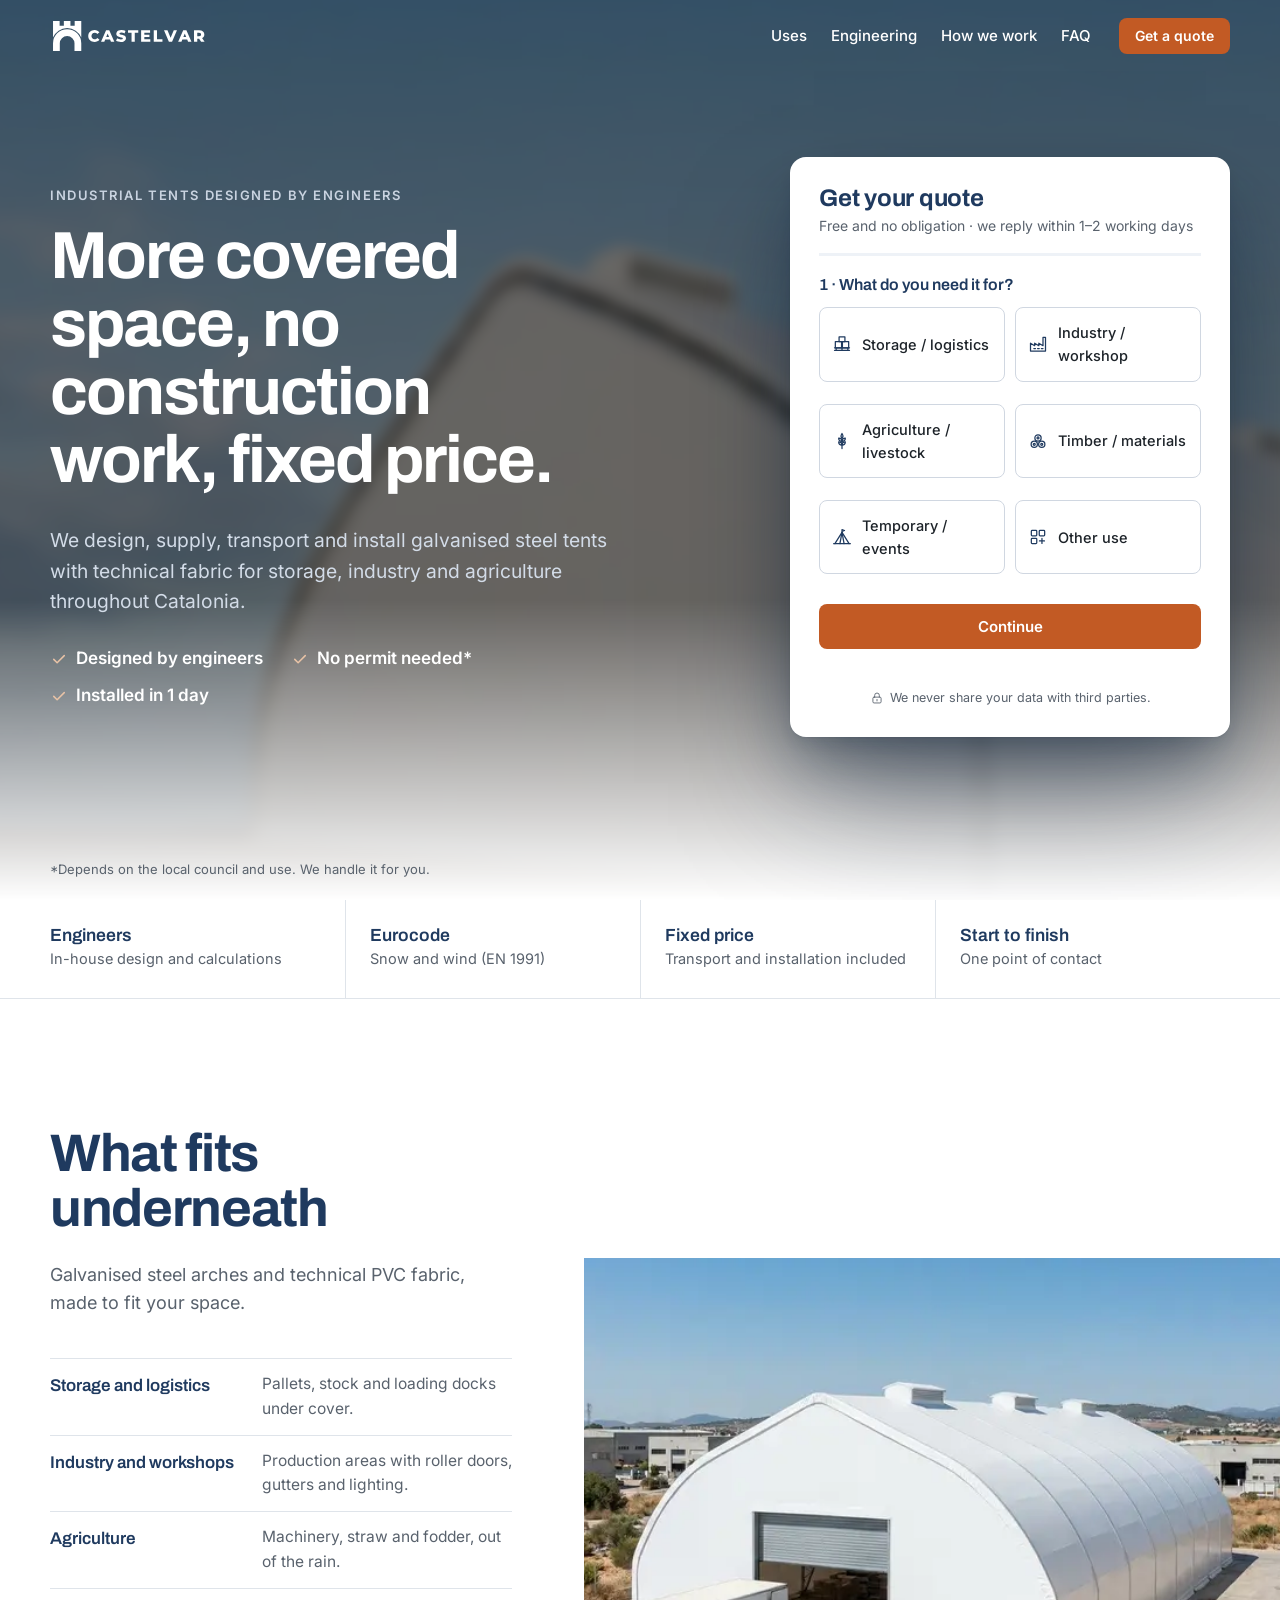
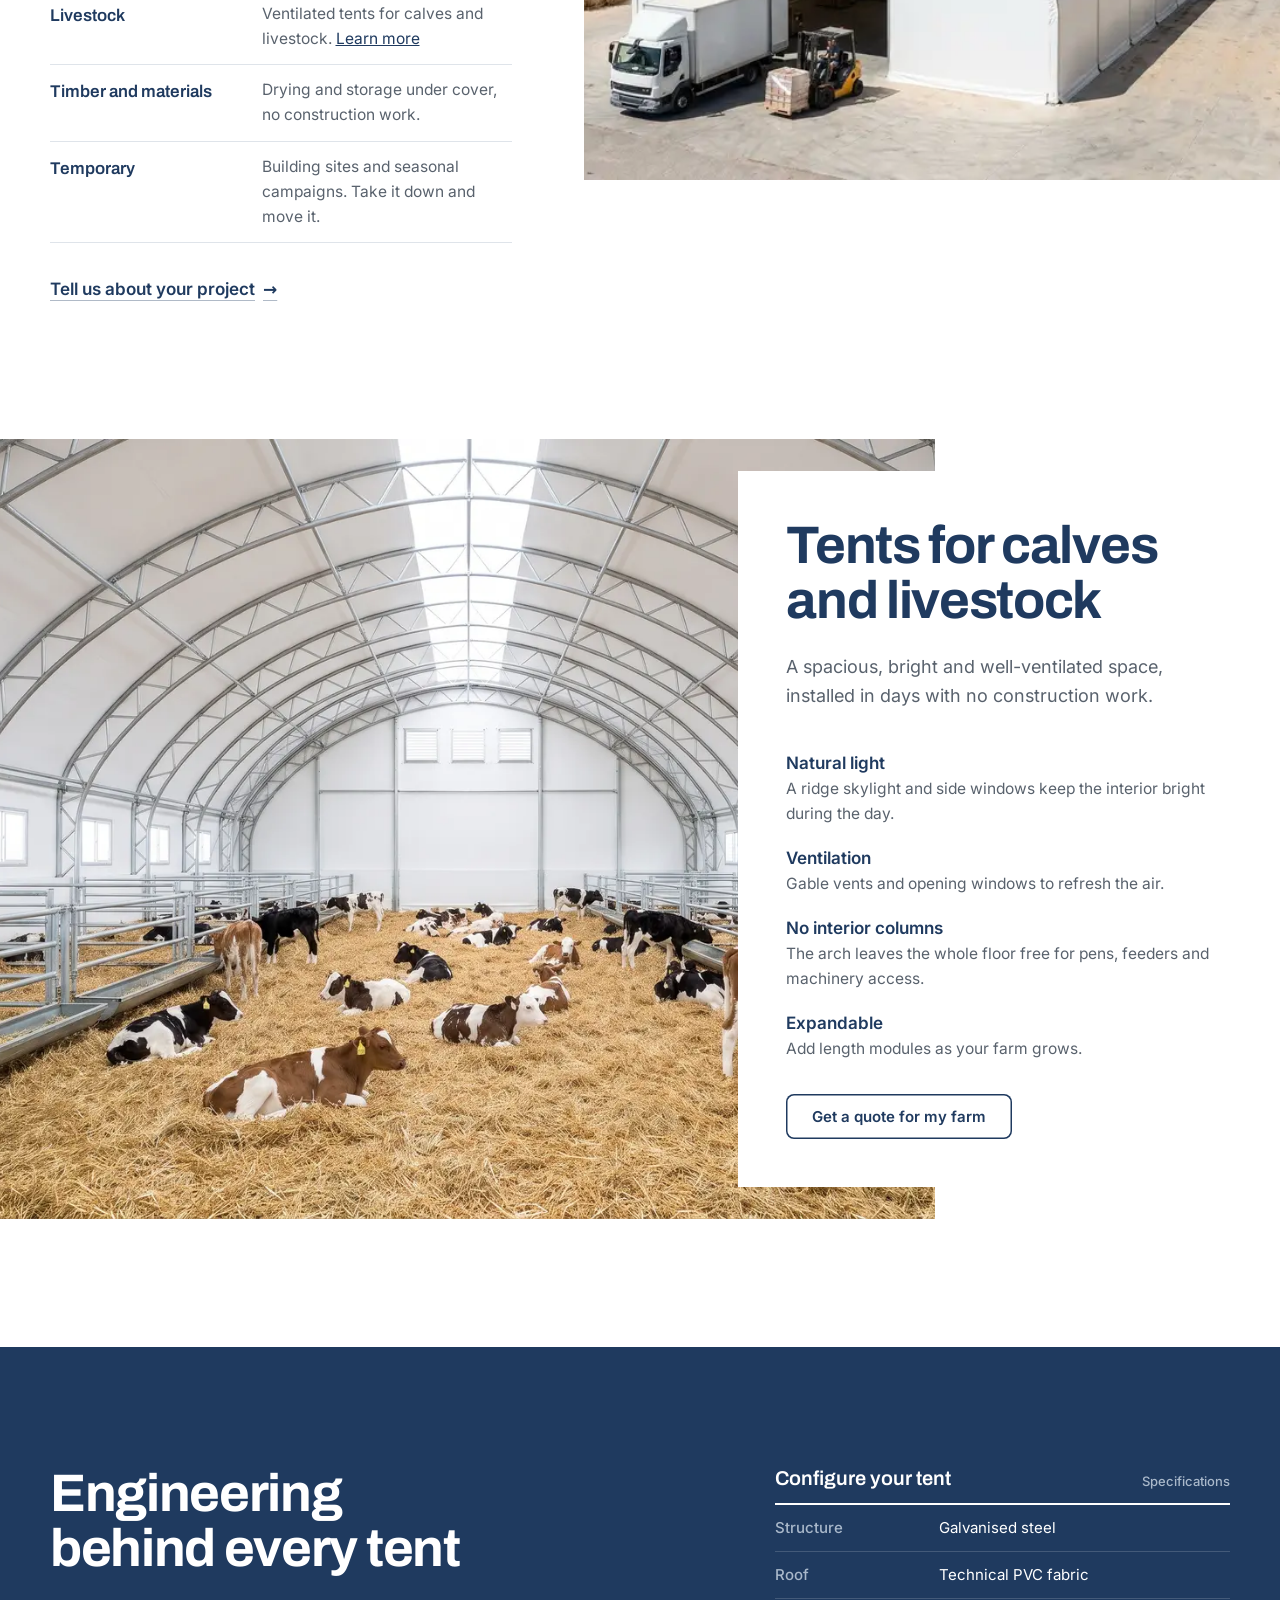
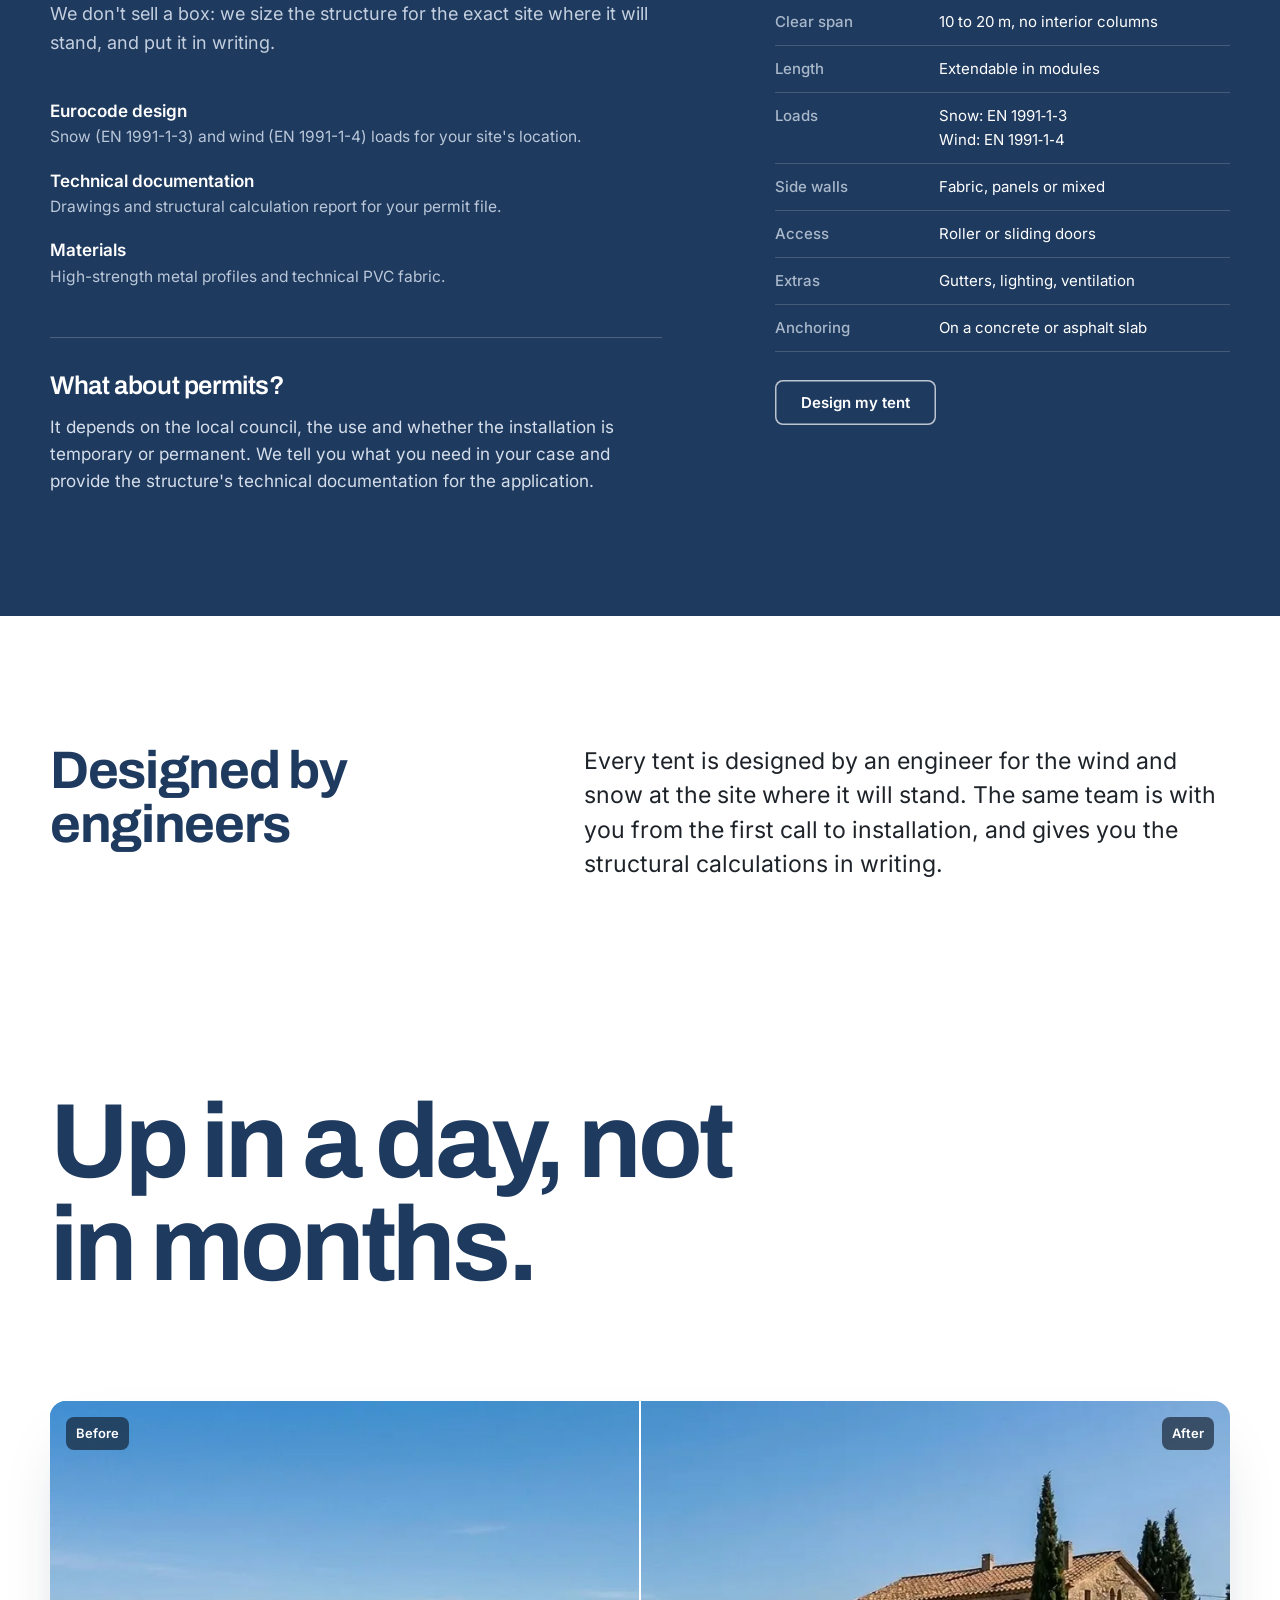
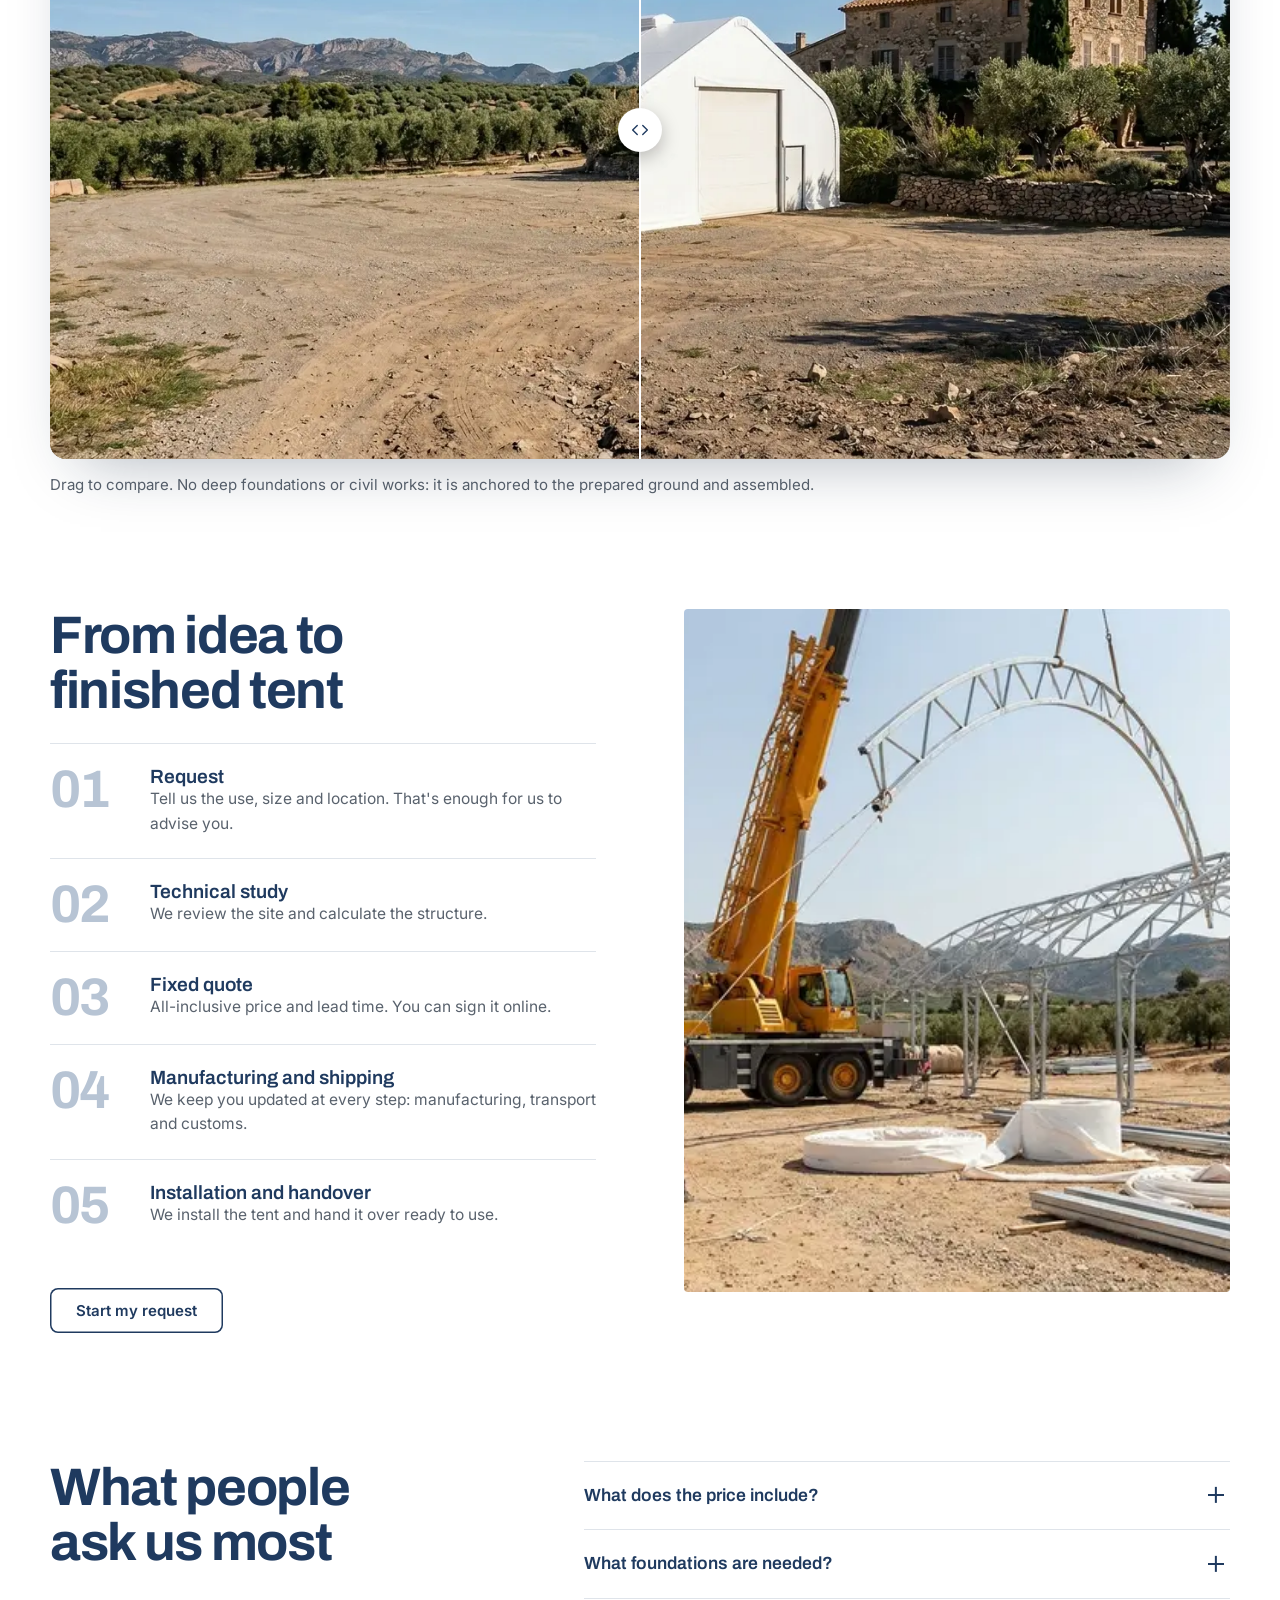
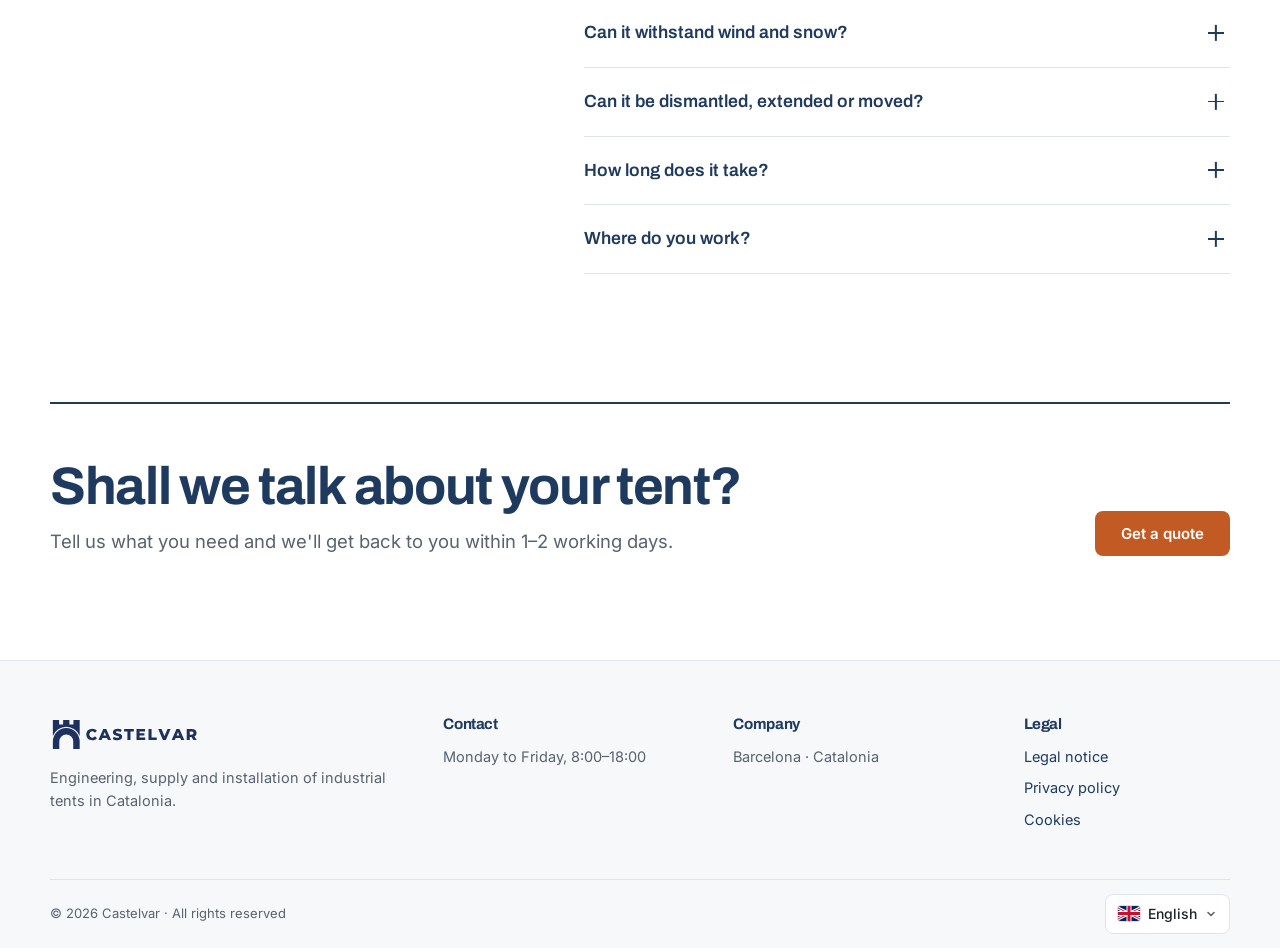
==== commit f3f3586f: "Landing: alemán como quinto idioma y selector de idioma solo en el pie" ====
--- a/index.html
+++ b/index.html
@@ -47,15 +47,6 @@
           <a href="#preguntas" data-i18n="h.nav.faq">Preguntas</a>
         </nav>
         <a class="header-phone" id="header-phone" hidden></a>
-        <!-- Selector de idioma (lo monta assets/i18n.js) -->
-        <div class="lang lang-top">
-          <button type="button" class="lang-btn" aria-haspopup="menu" aria-expanded="false">
-            <span class="lang-flag" aria-hidden="true"></span>
-            <span class="lang-name">Español</span>
-            <svg class="lang-caret" viewBox="0 0 12 12" aria-hidden="true"><path d="M3 4.5 6 7.5 9 4.5" fill="none" stroke="currentColor" stroke-width="1.6" stroke-linecap="round" stroke-linejoin="round"/></svg>
-          </button>
-          <ul class="lang-menu" role="menu" hidden></ul>
-        </div>
         <a href="#presupuesto" class="btn btn-primary btn-sm" data-i18n="cta.quote">Pedir presupuesto</a>
       </div>
       </div>
--- a/assets/v2.css
+++ b/assets/v2.css
@@ -289,7 +289,6 @@
 .brand,
 .nav,
 .header-phone,
-.lang-top,
 .header-inner > .btn {
   transition: transform 0.6s cubic-bezier(0.22, 1, 0.36, 1);
 }
@@ -298,7 +297,6 @@
 }
 .site-header.is-floating .nav,
 .site-header.is-floating .header-phone,
-.site-header.is-floating .lang-top,
 .site-header.is-floating .header-inner > .btn {
   transform: translateX(calc(-1 * var(--shift)));
 }
@@ -1270,7 +1268,7 @@
   gap: 12px 24px;
 }
 
-/* ---------- Selector de idioma (cabecera y pie; lo monta assets/i18n.js) ---------- */
+/* ---------- Selector de idioma (pie; lo monta assets/i18n.js) ---------- */
 .lang {
   position: relative;
 }
@@ -1353,6 +1351,13 @@
 .lang-menu button:hover {
   background: var(--blue-50);
 }
+@media (max-width: 640px) {
+  /* en el móvil el selector queda a la izquierda: el menú se abre hacia la derecha */
+  .lang-menu {
+    left: 0;
+    right: auto;
+  }
+}
 .lang-menu button[aria-checked="true"] {
   font-weight: 700;
   color: var(--blue);
@@ -1360,46 +1365,6 @@
 .lang-menu button[aria-checked="true"]::after {
   content: "✓";
   margin-left: auto;
-}
-/* En la cabecera: botón compacto (bandera y código) y el menú se abre hacia abajo */
-.lang-top .lang-btn {
-  min-height: 38px;
-  padding: 0 10px;
-  border-color: transparent;
-  background: transparent;
-  font-weight: 600;
-}
-.lang-top .lang-menu {
-  top: calc(100% + 10px);
-  bottom: auto;
-}
-.site-header:not(.is-floating) .lang-top .lang-btn {
-  color: #fff;
-}
-.site-header:not(.is-floating) .lang-top .lang-btn:hover,
-.site-header:not(.is-floating) .lang-top .lang-btn[aria-expanded="true"] {
-  background: rgb(255 255 255 / 14%);
-  border-color: rgb(255 255 255 / 28%);
-}
-.site-header:not(.is-floating) .lang-top .lang-btn:focus-visible {
-  outline-color: #fff;
-}
-.lang-top {
-  margin-right: -16px; /* más cerca del botón «Pedir presupuesto» */
-}
-@media (max-width: 1080px) {
-  /* móvil y tablet: solo la bandera (el nombre del idioma va en el aria-label) */
-  .lang-top {
-    margin-left: auto;
-    margin-right: -20px;
-  }
-  .lang-top .lang-name {
-    display: none;
-  }
-  .lang-top .lang-btn {
-    gap: 6px;
-    padding: 0 8px;
-  }
 }
 
 /* ---------- Barra fija en móvil ---------- */
@@ -2056,7 +2021,7 @@
   position: absolute;
 }
 
-/* Móviles estrechos: logo algo más pequeño para que quepan bandera y botón en cualquier idioma */
+/* Móviles estrechos: logo algo más pequeño para que el botón quepa en una línea en cualquier idioma */
 @media (max-width: 400px) {
   .brand img,
   .site-header:not(.is-floating) .logo-light {
@@ -2066,7 +2031,4 @@
     padding: 10px 12px;
     font-size: 13px;
   }
-  .lang-top .lang-caret {
-    display: none;
-  }
-}
+}
